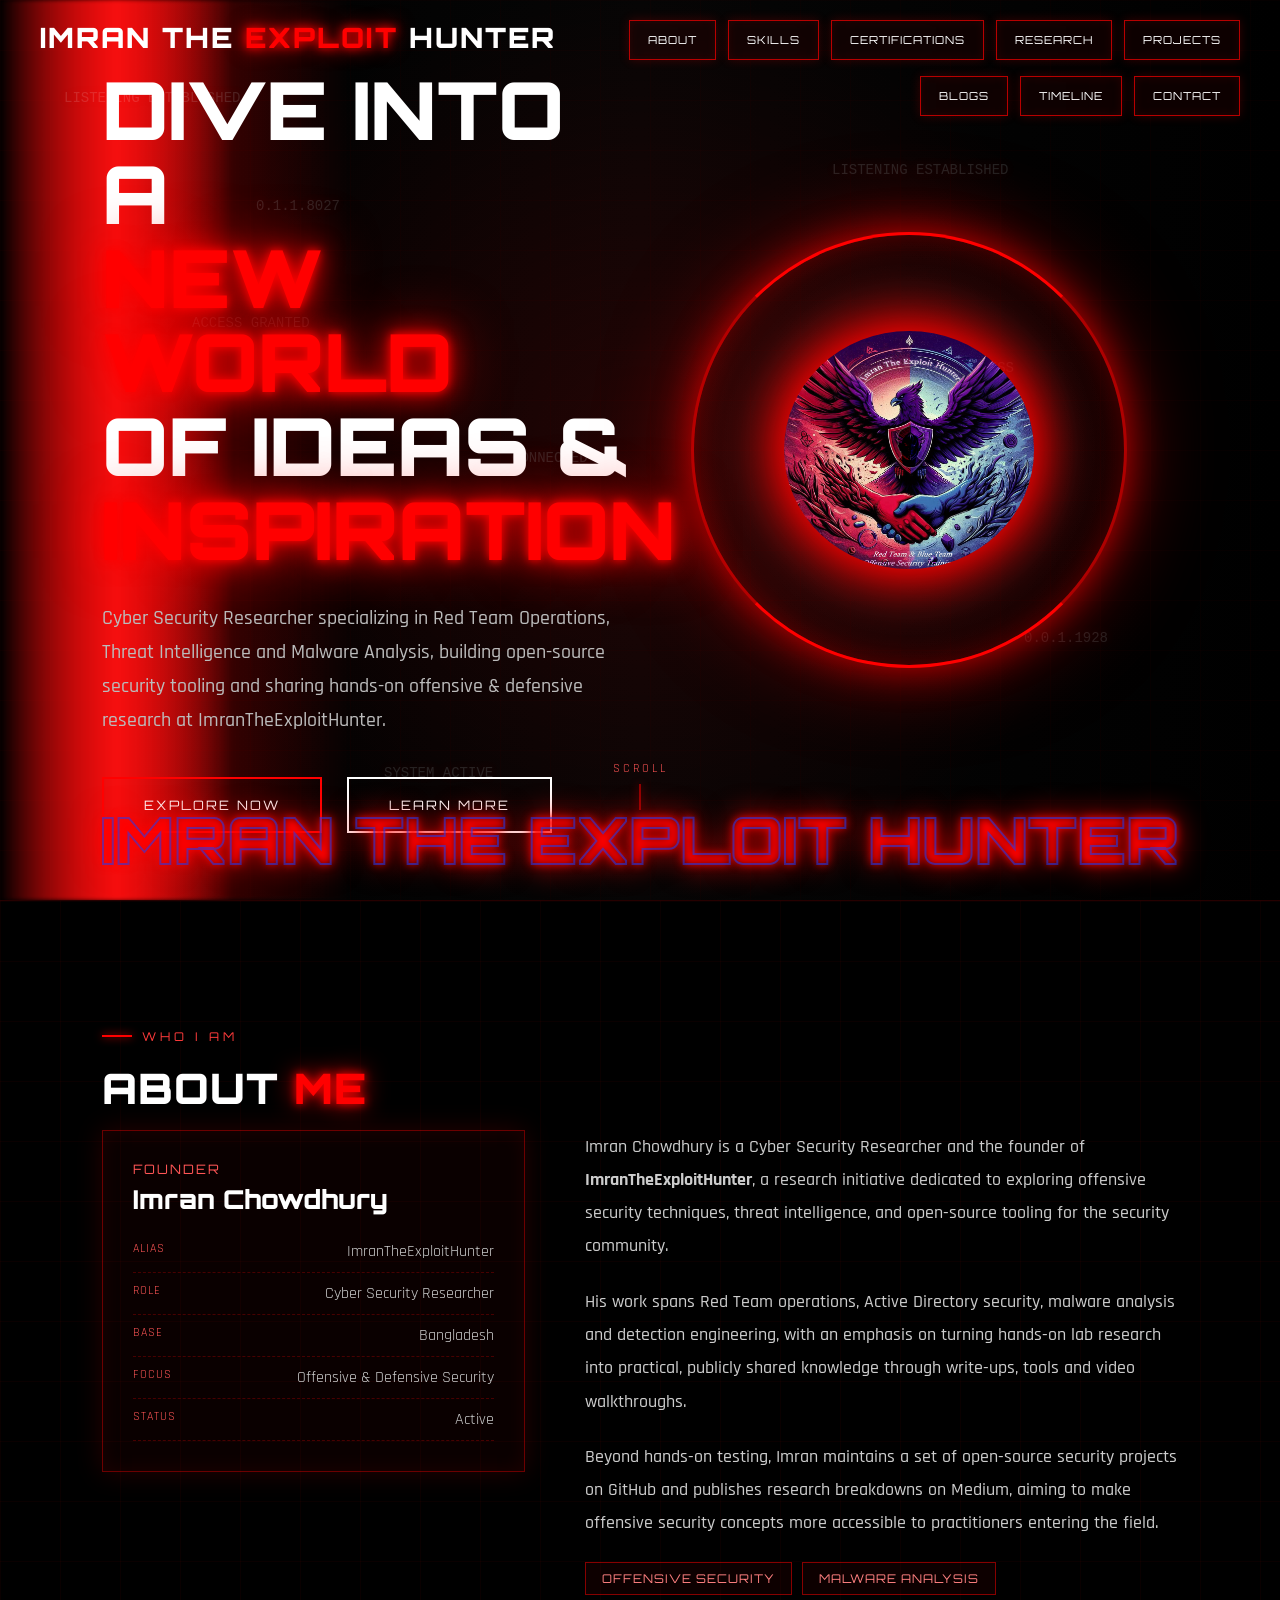
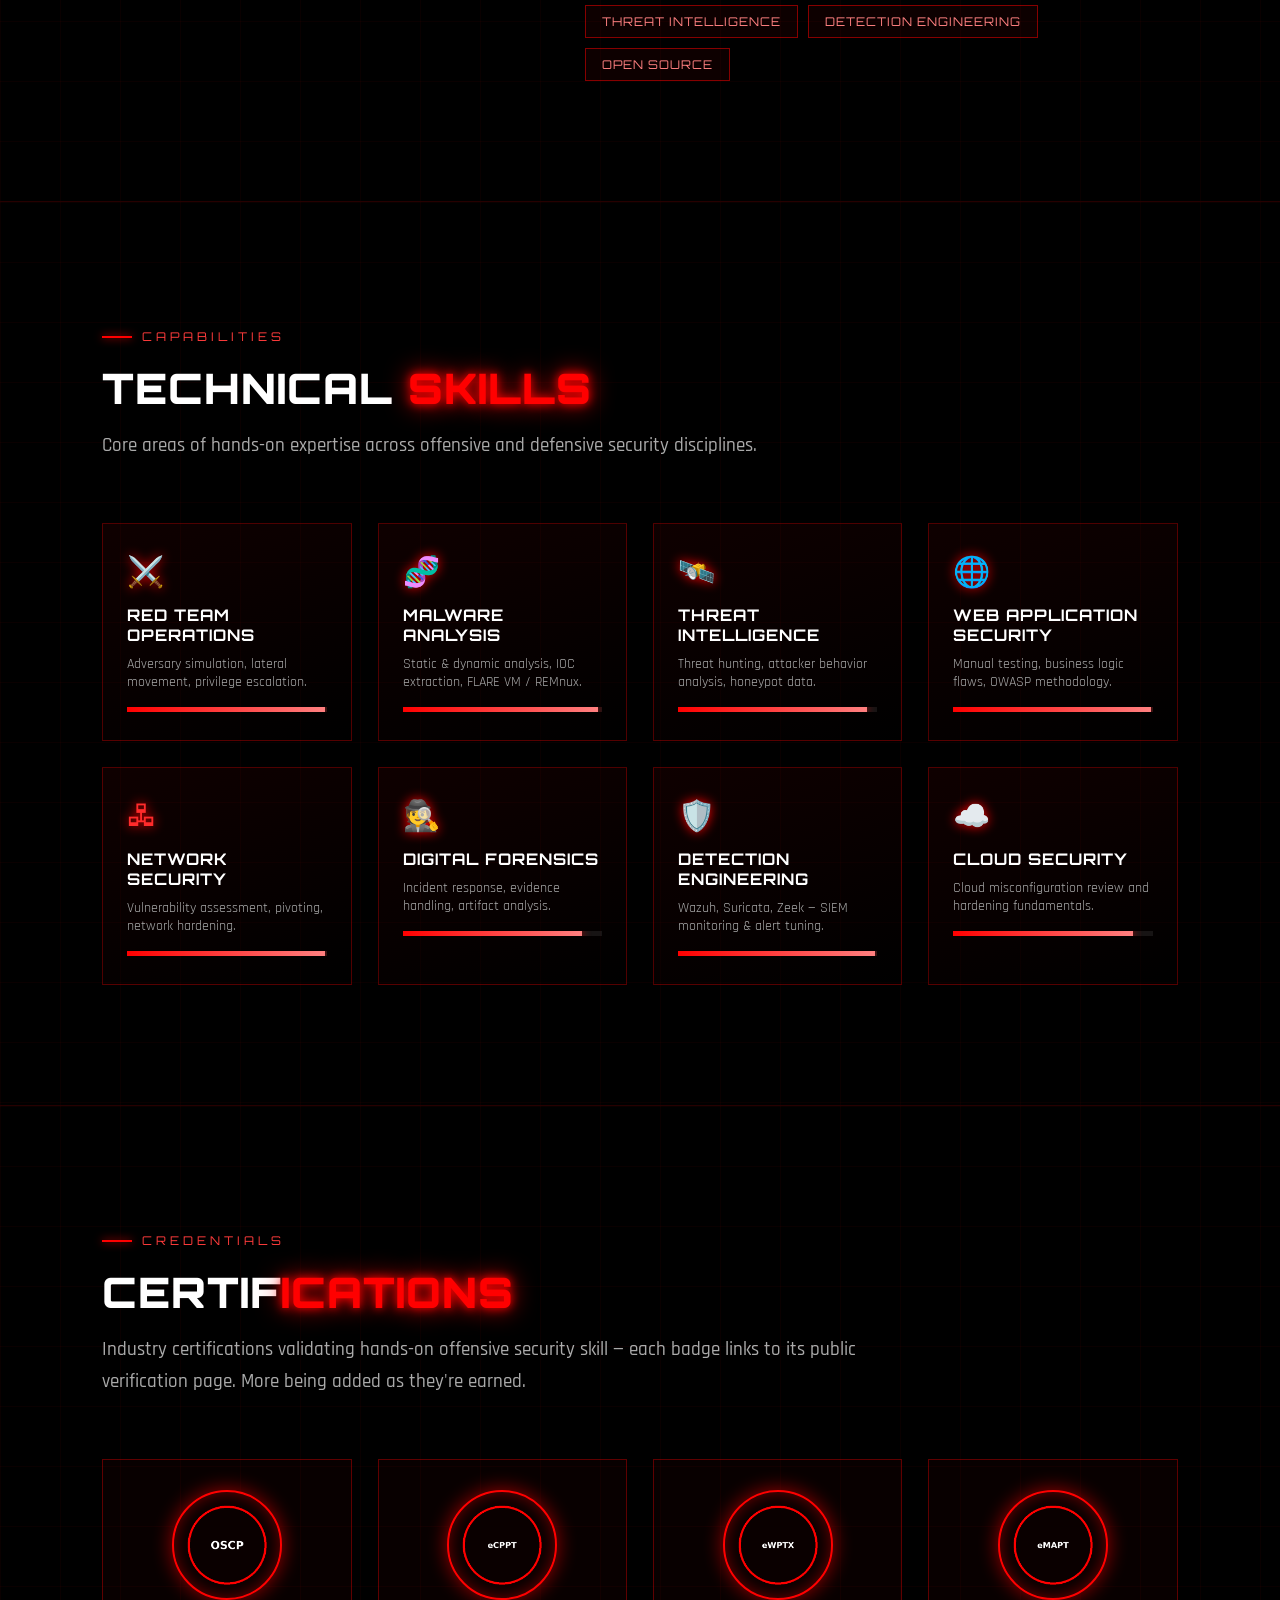
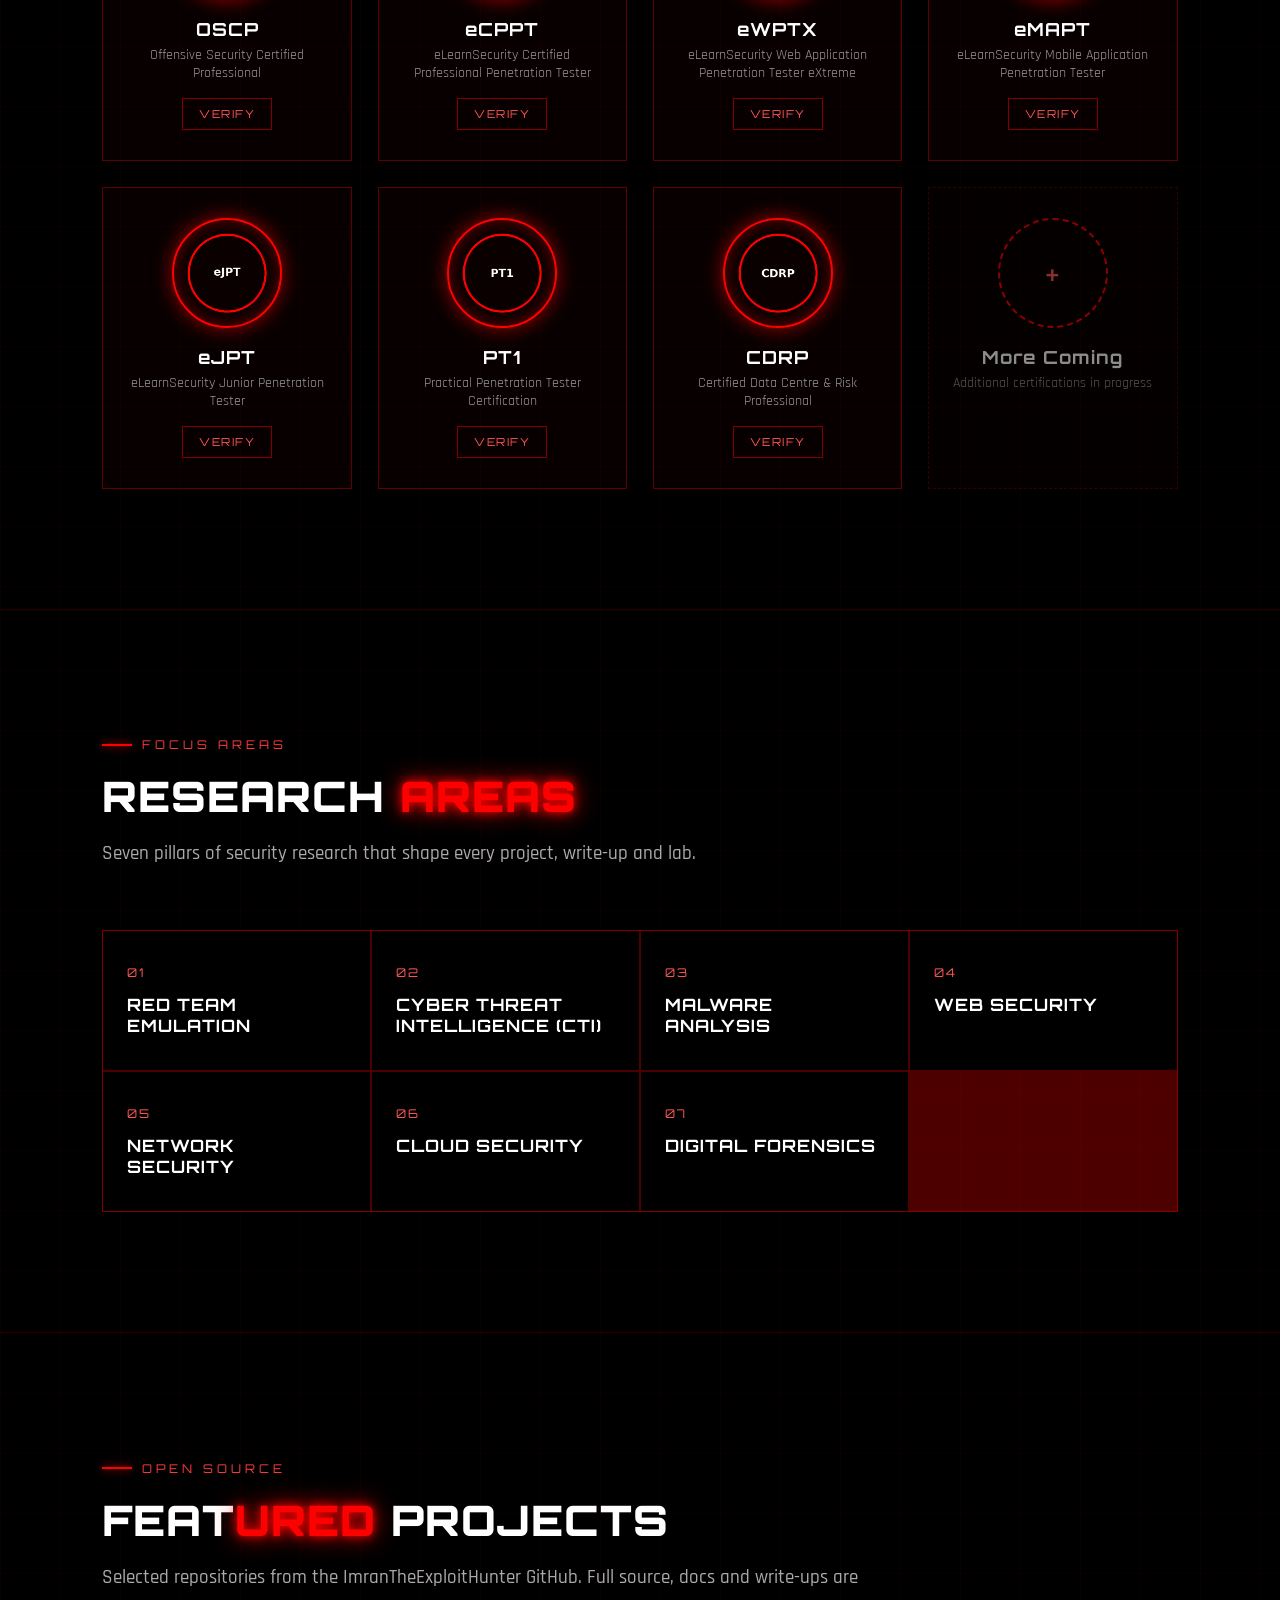
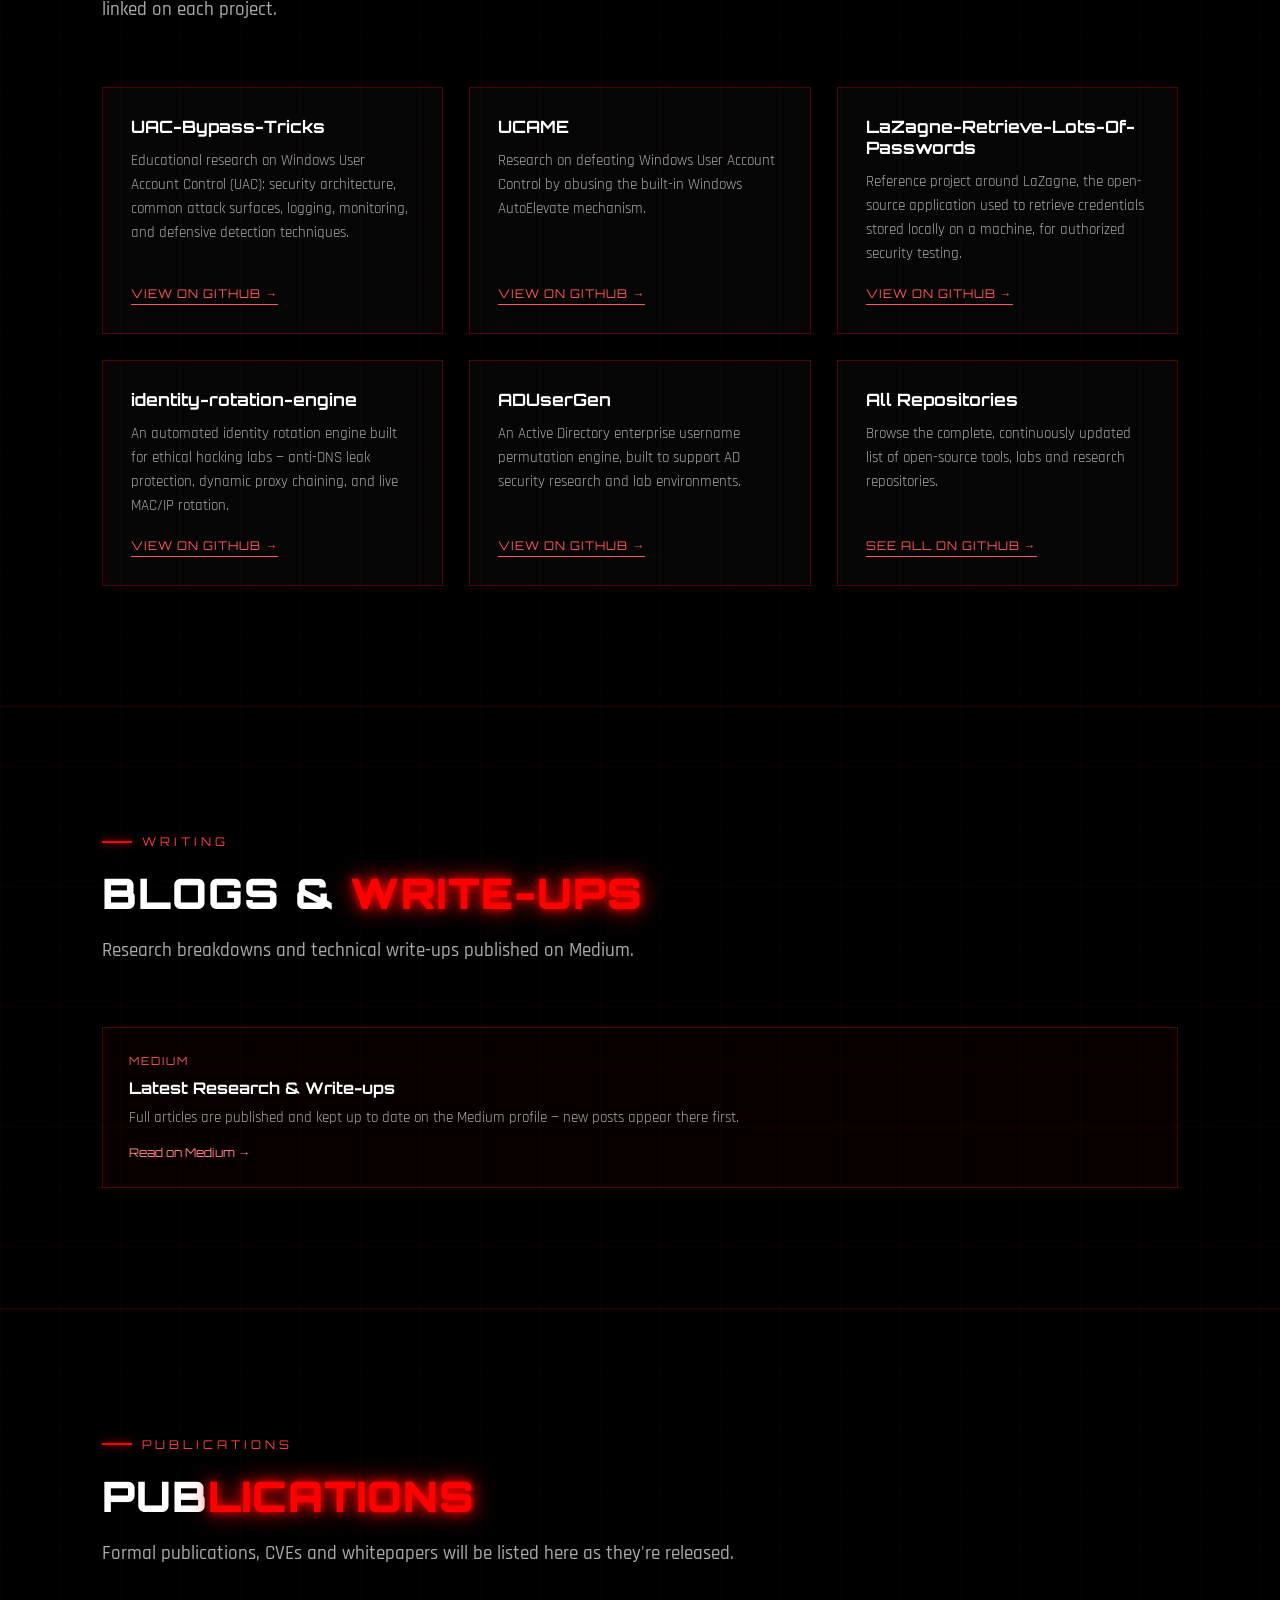
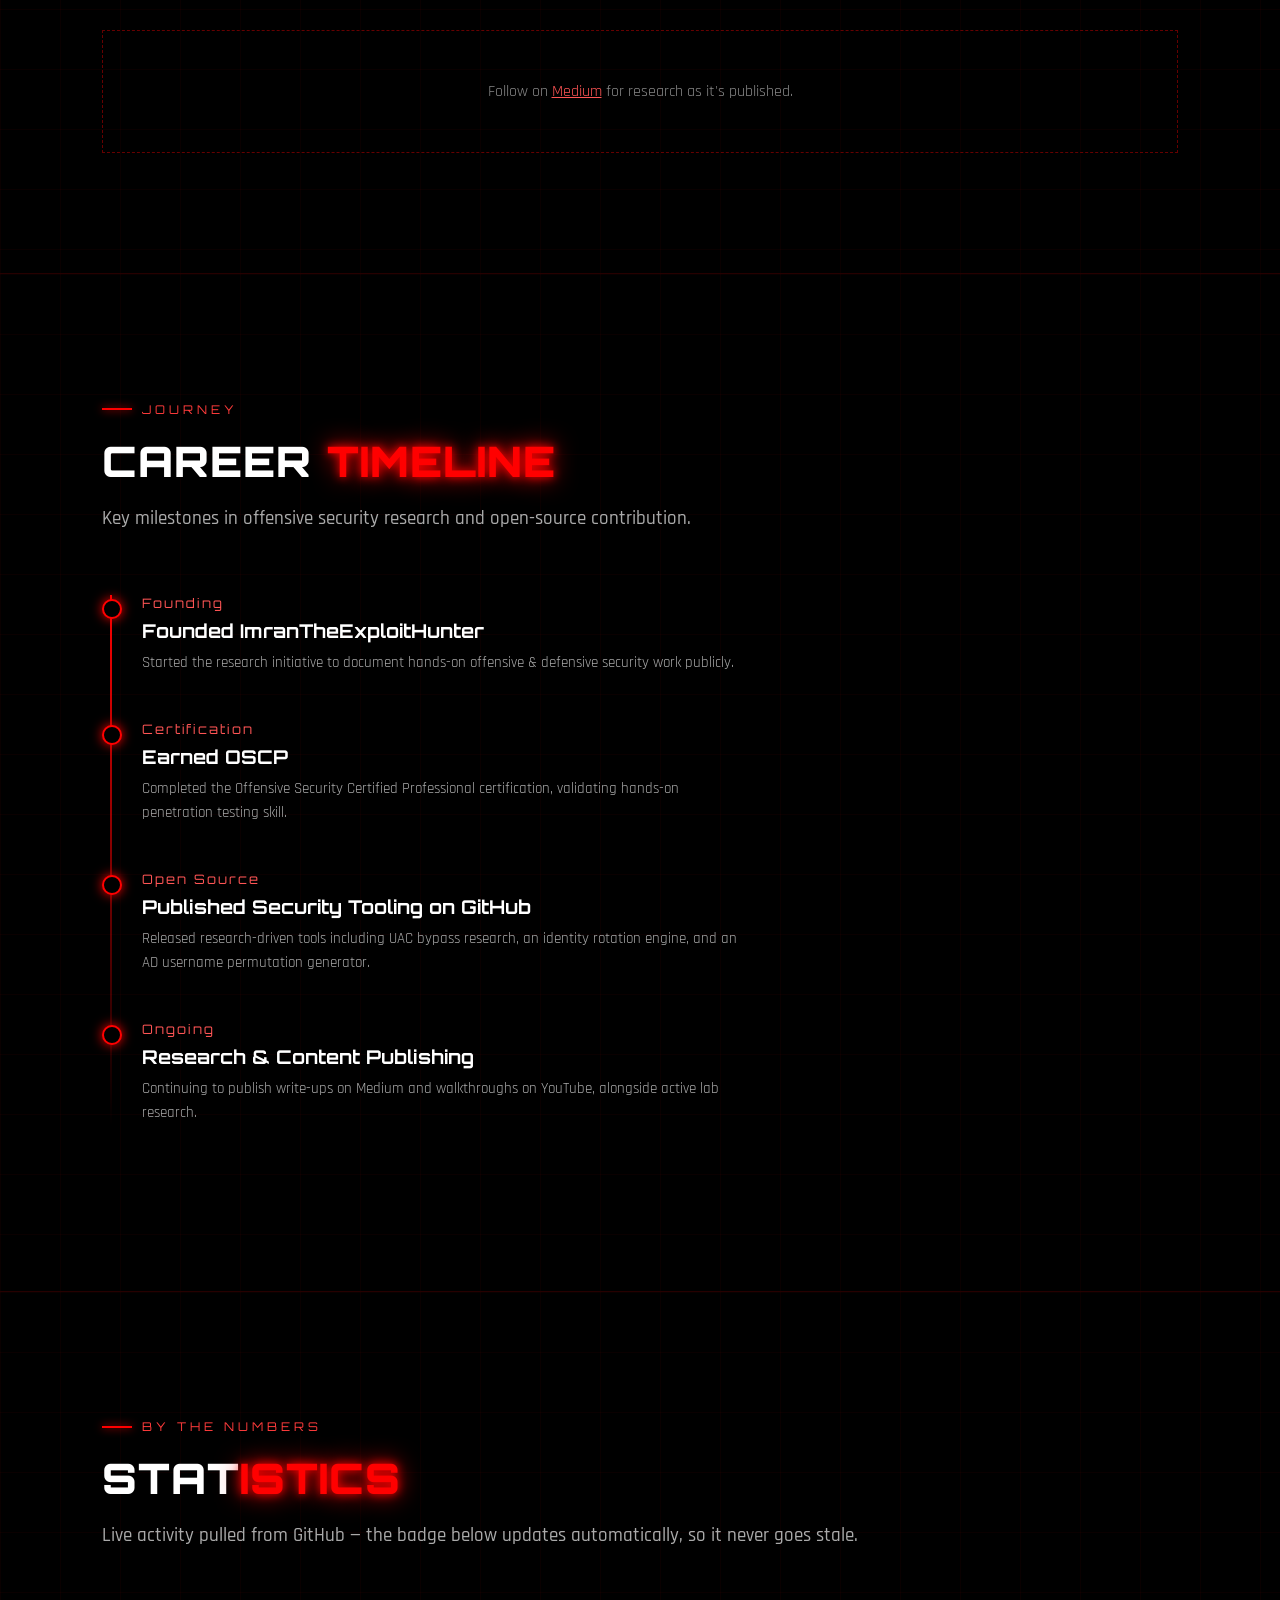
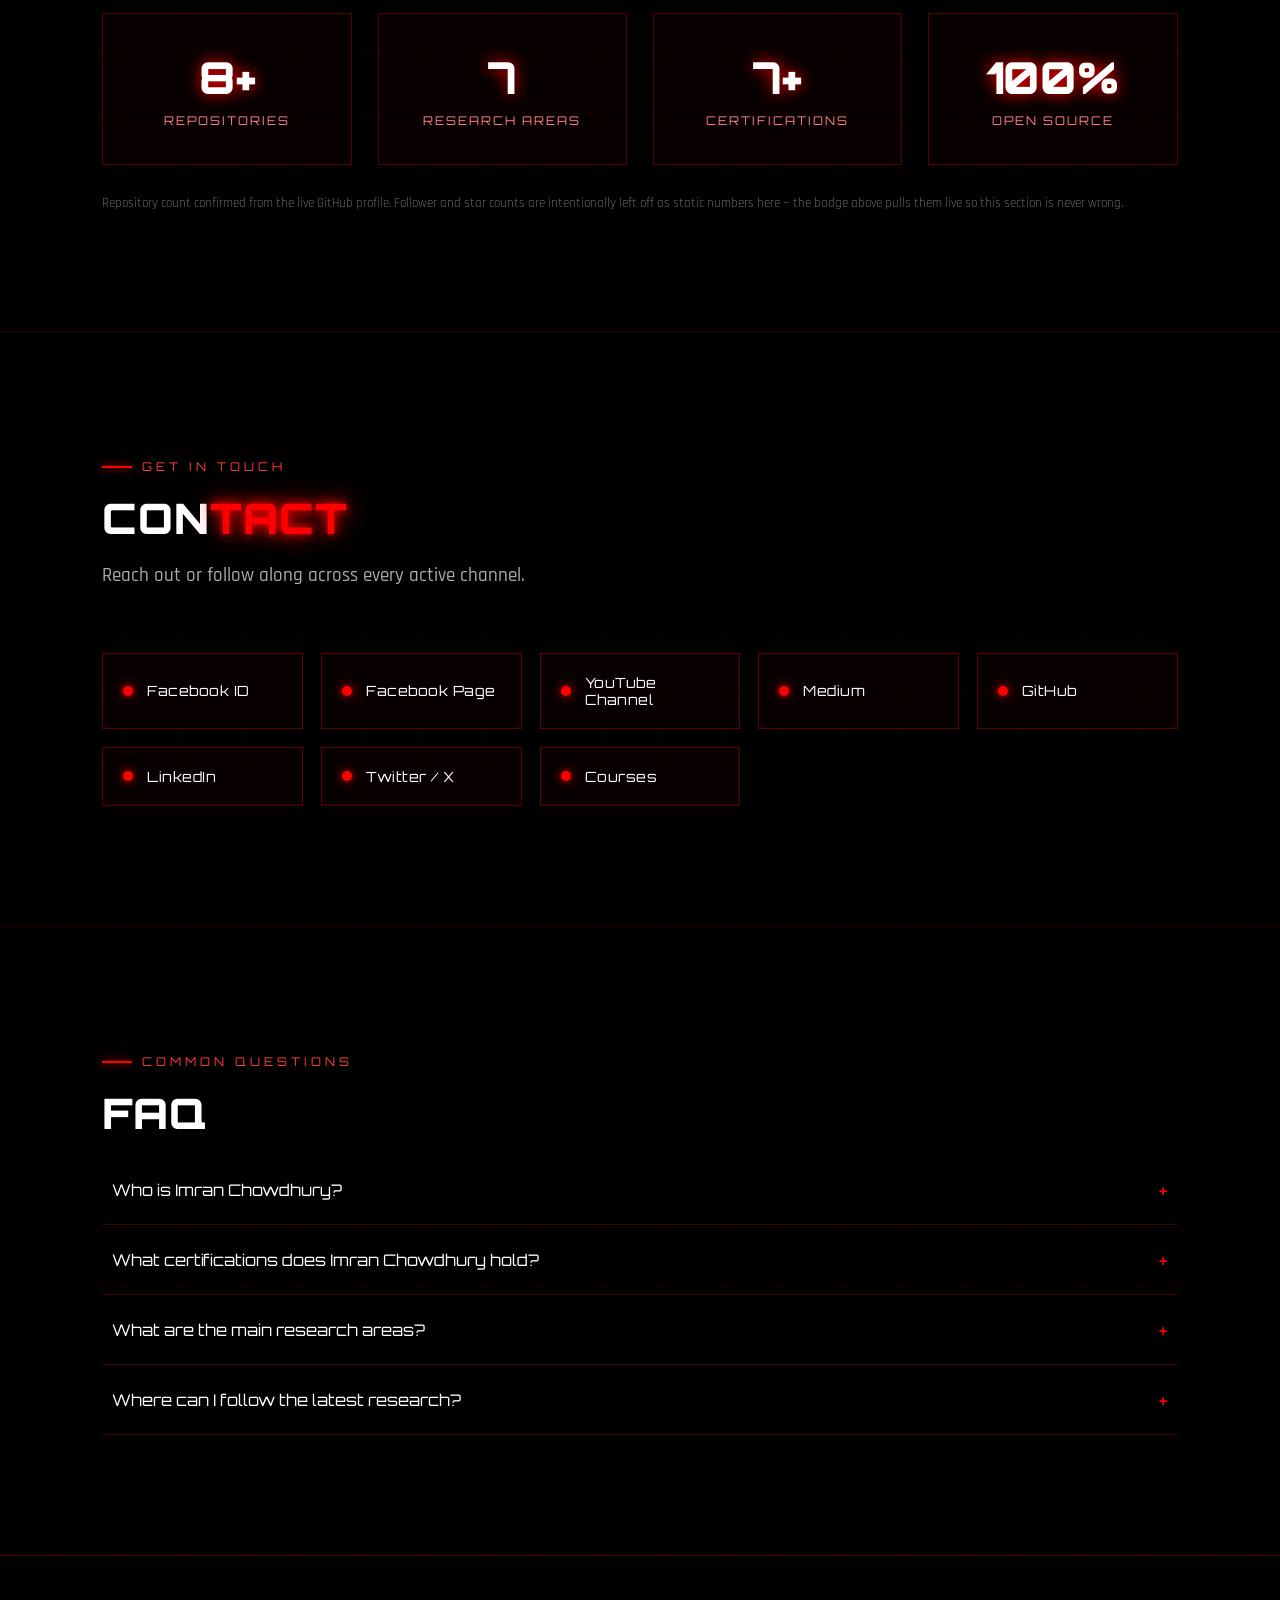
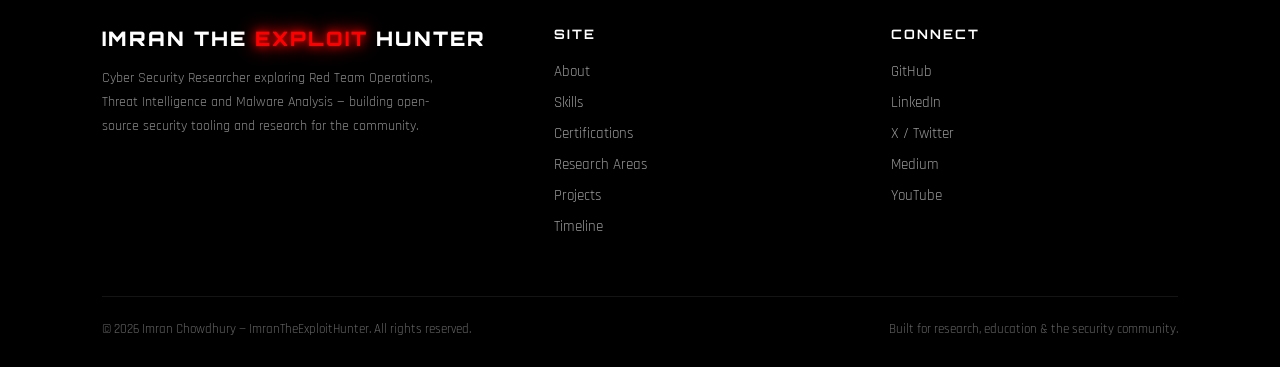
==== index.html @ ea1c55a5 "About Personal portfolio & research site for Imran Chowdhury (ImranTheExploitHunter) — Cyber Securit" ====
<!DOCTYPE html>
<html lang="en">
<head>
<meta charset="UTF-8">
<meta name="viewport" content="width=device-width, initial-scale=1.0">

<!-- ============================================================
     SEO — CORE META
============================================================ -->
<title>Imran Chowdhury | ImranTheExploitHunter — Cyber Security Researcher</title>
<meta name="description" content="Imran Chowdhury (ImranTheExploitHunter) is a Cyber Security Researcher specializing in Red Team Operations, Threat Intelligence, Malware Analysis, Web & Network Security, Cloud Security and Digital Forensics. OSCP Certified.">
<meta name="keywords" content="Imran Chowdhury, ImranTheExploitHunter, Cyber Security Researcher, Red Team, Threat Intelligence, Malware Analysis, Penetration Testing, OSCP, Ethical Hacker, Bangladesh Cyber Security, Offensive Security, Digital Forensics">
<meta name="author" content="Imran Chowdhury">
<meta name="robots" content="index, follow, max-image-preview:large, max-snippet:-1, max-video-preview:-1">
<link rel="canonical" href="https://imrantheexploithunter.org/">

<!-- ============================================================
     SEO — OPEN GRAPH
============================================================ -->
<meta property="og:type" content="profile">
<meta property="og:title" content="Imran Chowdhury | ImranTheExploitHunter — Cyber Security Researcher">
<meta property="og:description" content="Cyber Security Researcher specializing in Red Team Operations, Threat Intelligence, Malware Analysis and Open Source Security Projects.">
<meta property="og:url" content="https://imrantheexploithunter.org/">
<meta property="og:site_name" content="ImranTheExploitHunter">
<meta property="og:image" content="https://imrantheexploithunter.org/assets/images/og-image.jpg">
<meta property="og:locale" content="en_US">

<!-- ============================================================
     SEO — TWITTER CARD
============================================================ -->
<meta name="twitter:card" content="summary_large_image">
<meta name="twitter:site" content="@ImranTheExploit">
<meta name="twitter:creator" content="@ImranTheExploit">
<meta name="twitter:title" content="Imran Chowdhury | ImranTheExploitHunter">
<meta name="twitter:description" content="Cyber Security Researcher — Red Team, Threat Intelligence, Malware Analysis, Web & Network Security.">
<meta name="twitter:image" content="https://imrantheexploithunter.org/assets/images/og-image.jpg">

<!-- ============================================================
     THEME / ICONS
     NOTE: replace these placeholder paths with your real image
     files once you upload them (favicon.ico, apple-touch-icon.png,
     og-image.jpg) — the tags are wired up and ready.
============================================================ -->
<meta name="theme-color" content="#ff0000">
<link rel="icon" href="favicon.ico" sizes="any">
<link rel="icon" href="assets/icons/favicon.svg" type="image/svg+xml">
<link rel="apple-touch-icon" href="assets/icons/apple-touch-icon.png">
<link rel="manifest" href="manifest.json">

<link href="https://fonts.googleapis.com/css2?family=Orbitron:wght@400;700;900&family=Rajdhani:wght@400;500;600;700&display=swap" rel="stylesheet">

<!-- ============================================================
     JSON-LD — PERSON SCHEMA
============================================================ -->
<script type="application/ld+json">
{
  "@context":"https://schema.org",
  "@type":"Person",
  "@id":"https://imrantheexploithunter.org/#person",
  "name":"Imran Chowdhury",
  "alternateName":"ImranTheExploitHunter",
  "url":"https://imrantheexploithunter.org",
  "image":"https://imrantheexploithunter.org/logo.jpg",
  "jobTitle":"Cyber Security Researcher",
  "description":"Imran Chowdhury Founder of ImranTheExploitHunter. Cyber Security Researcher focused on Red Team Operations, Threat Intelligence, Malware Analysis and Open Source Security Projects.",
  "worksFor":{
    "@type":"Organization",
    "name":"ImranTheExploitHunter"
  },
  "nationality":"Bangladeshi",
  "knowsAbout":["Red Team Operations","Threat Intelligence","Malware Analysis","Web Application Security","Network Security","Cloud Security","Digital Forensics","Penetration Testing"],
  "sameAs":[
    "https://github.com/imrantheexploithunter",
    "https://www.linkedin.com/in/imrantheexploithunter/",
    "https://x.com/ImranTheExploit",
    "https://www.facebook.com/Lets.Exploit/",
    "https://www.facebook.com/ImranTheExploitHunters/",
    "https://www.youtube.com/@ImranTheExploitHunter",
    "https://medium.com/@imrantheexploithunter"
  ]
}
</script>

<!-- ============================================================
     JSON-LD — ORGANIZATION SCHEMA
============================================================ -->
<script type="application/ld+json">
{
  "@context":"https://schema.org",
  "@type":"Organization",
  "@id":"https://imrantheexploithunter.org/#organization",
  "name":"ImranTheExploitHunter",
  "url":"https://imrantheexploithunter.org",
  "logo":"https://imrantheexploithunter.org/logo.jpg",
  "founder":{
    "@id":"https://imrantheexploithunter.org/#person"
  },
  "sameAs":[
    "https://github.com/imrantheexploithunter",
    "https://www.youtube.com/@ImranTheExploitHunter",
    "https://medium.com/@imrantheexploithunter"
  ]
}
</script>

<!-- ============================================================
     JSON-LD — WEBSITE SCHEMA
============================================================ -->
<script type="application/ld+json">
{
  "@context":"https://schema.org",
  "@type":"WebSite",
  "@id":"https://imrantheexploithunter.org/#website",
  "url":"https://imrantheexploithunter.org",
  "name":"ImranTheExploitHunter",
  "publisher":{
    "@id":"https://imrantheexploithunter.org/#organization"
  },
  "inLanguage":"en"
}
</script>

<!-- ============================================================
     JSON-LD — WEBPAGE SCHEMA
============================================================ -->
<script type="application/ld+json">
{
  "@context":"https://schema.org",
  "@type":"WebPage",
  "@id":"https://imrantheexploithunter.org/#webpage",
  "url":"https://imrantheexploithunter.org",
  "name":"Imran Chowdhury | ImranTheExploitHunter",
  "isPartOf":{
    "@id":"https://imrantheexploithunter.org/#website"
  },
  "about":{
    "@id":"https://imrantheexploithunter.org/#person"
  },
  "inLanguage":"en",
  "description":"Official website of Imran Chowdhury, Founder of ImranTheExploitHunter. Cyber Security Researcher, Threat Intelligence, Malware Analysis and Open Source Security Projects."
}
</script>

<!-- ============================================================
     JSON-LD — BREADCRUMB SCHEMA
============================================================ -->
<script type="application/ld+json">
{
  "@context":"https://schema.org",
  "@type":"BreadcrumbList",
  "itemListElement":[
    {"@type":"ListItem","position":1,"name":"Home","item":"https://imrantheexploithunter.org/#home"},
    {"@type":"ListItem","position":2,"name":"About","item":"https://imrantheexploithunter.org/#about"},
    {"@type":"ListItem","position":3,"name":"Skills","item":"https://imrantheexploithunter.org/#skills"},
    {"@type":"ListItem","position":4,"name":"Certifications","item":"https://imrantheexploithunter.org/#certifications"},
    {"@type":"ListItem","position":5,"name":"Research Areas","item":"https://imrantheexploithunter.org/#research"},
    {"@type":"ListItem","position":6,"name":"Projects","item":"https://imrantheexploithunter.org/#projects"},
    {"@type":"ListItem","position":7,"name":"Blogs","item":"https://imrantheexploithunter.org/#blogs"},
    {"@type":"ListItem","position":8,"name":"Timeline","item":"https://imrantheexploithunter.org/#timeline"},
    {"@type":"ListItem","position":9,"name":"Contact","item":"https://imrantheexploithunter.org/#contact"}
  ]
}
</script>

<!-- ============================================================
     JSON-LD — FAQ SCHEMA
============================================================ -->
<script type="application/ld+json">
{
  "@context":"https://schema.org",
  "@type":"FAQPage",
  "mainEntity":[
    {
      "@type":"Question",
      "name":"Who is Imran Chowdhury?",
      "acceptedAnswer":{
        "@type":"Answer",
        "text":"Imran Chowdhury is a Cyber Security Researcher and the Founder of ImranTheExploitHunter, focused on Red Team Operations, Threat Intelligence, Malware Analysis and Open Source Security Projects."
      }
    },
    {
      "@type":"Question",
      "name":"What certifications does Imran Chowdhury hold?",
      "acceptedAnswer":{
        "@type":"Answer",
        "text":"Imran Chowdhury holds the OSCP (Offensive Security Certified Professional) and CDRP certifications, with more certifications being added over time."
      }
    },
    {
      "@type":"Question",
      "name":"What are Imran Chowdhury's main research areas?",
      "acceptedAnswer":{
        "@type":"Answer",
        "text":"His core research areas are Red Team Operations, Threat Intelligence, Malware Analysis, Web Security, Network Security, Cloud Security and Digital Forensics."
      }
    },
    {
      "@type":"Question",
      "name":"Where can I follow Imran Chowdhury's work?",
      "acceptedAnswer":{
        "@type":"Answer",
        "text":"His research, write-ups and projects are published on GitHub, Medium and his YouTube channel, with updates shared across LinkedIn, X (Twitter) and Facebook."
      }
    }
  ]
}
</script>

<link rel="stylesheet" href="style.css">
</head>

<body>

<section class="hero" id="home">

    <div class="grid"></div>

    <div class="red-layer red1"></div>
    <div class="red-layer red2"></div>
    <div class="red-layer red3"></div>

    <div class="matrix">
        <span style="top:10%; left:5%;">LISTENING ESTABLISHED</span>
        <span style="top:22%; left:20%;">0.1.1.8027</span>
        <span style="top:35%; left:15%;">ACCESS GRANTED</span>
        <span style="top:50%; left:40%;">CONNECTED</span>
        <span style="top:18%; left:65%;">LISTENING ESTABLISHED</span>
        <span style="top:40%; left:72%;">ROOT ACCESS</span>
        <span style="top:70%; left:80%;">0.0.1.1928</span>
        <span style="top:85%; left:30%;">SYSTEM ACTIVE</span>
    </div>

    <nav>

        <div class="logoText">
            IMRAN THE <span>EXPLOIT</span> HUNTER
        </div>

        <ul>
            <li><a href="#about" class="navBtn">About</a></li>
            <li><a href="#skills" class="navBtn">Skills</a></li>
            <li><a href="#certifications" class="navBtn">Certifications</a></li>
            <li><a href="#research" class="navBtn">Research</a></li>
            <li><a href="#projects" class="navBtn">Projects</a></li>
            <li><a href="#blogs" class="navBtn">Blogs</a></li>
            <li><a href="#timeline" class="navBtn">Timeline</a></li>
            <li><a href="#contact" class="navBtn">Contact</a></li>
        </ul>

    </nav>

    <div class="content">

        <div class="left">

            <h1>
                Dive Into A <br>
                <span>New World</span> <br>
                Of Ideas &
                <span>Inspiration</span>
            </h1>

            <p>
                Cyber Security Researcher specializing in Red Team Operations,
                Threat Intelligence and Malware Analysis, building open-source
                security tooling and sharing hands-on offensive &amp; defensive
                research at ImranTheExploitHunter.
            </p>

            <div class="buttons">
                <a href="#about" class="btn">EXPLORE NOW</a>
                <a href="#projects" class="btn btn2">LEARN MORE</a>
            </div>

        </div>

        <div class="right">
            <div class="logoWrapper">
                <img class="logo" src="Logo.jpg" alt="Imran The Exploit Hunter logo" loading="lazy">
            </div>
        </div>

    </div>

    <div class="scrollCue">Scroll</div>

    <div class="bottomTitle">
        IMRAN THE EXPLOIT HUNTER
    </div>

</section>

<!-- ============================================================
     ABOUT ME
============================================================ -->
<section class="block" id="about">
    <div class="blockInner">
        <div class="eyebrow reveal">Who I Am</div>
        <h2 class="blockTitle reveal">About <span>Me</span></h2>

        <div class="aboutGrid">

            <div class="aboutCard reveal">
                <div class="role">Founder</div>
                <div class="name">Imran Chowdhury</div>
                <ul class="aboutFacts">
                    <li><span>Alias</span><span>ImranTheExploitHunter</span></li>
                    <li><span>Role</span><span>Cyber Security Researcher</span></li>
                    <li><span>Base</span><span>Bangladesh</span></li>
                    <li><span>Focus</span><span>Offensive &amp; Defensive Security</span></li>
                    <li><span>Status</span><span>Active</span></li>
                </ul>
            </div>

            <div class="aboutBio reveal">
                <p>
                    Imran Chowdhury is a Cyber Security Researcher and the founder of
                    <strong>ImranTheExploitHunter</strong>, a research initiative dedicated to
                    exploring offensive security techniques, threat intelligence, and
                    open-source tooling for the security community.
                </p>
                <p>
                    His work spans Red Team operations, Active Directory security,
                    malware analysis and detection engineering, with an emphasis on
                    turning hands-on lab research into practical, publicly shared
                    knowledge through write-ups, tools and video walkthroughs.
                </p>
                <p>
                    Beyond hands-on testing, Imran maintains a set of open-source
                    security projects on GitHub and publishes research breakdowns on
                    Medium, aiming to make offensive security concepts more
                    accessible to practitioners entering the field.
                </p>
                <div class="focusTags">
                    <span>Offensive Security</span>
                    <span>Malware Analysis</span>
                    <span>Threat Intelligence</span>
                    <span>Detection Engineering</span>
                    <span>Open Source</span>
                </div>
            </div>

        </div>
    </div>
</section>

<!-- ============================================================
     SKILLS
============================================================ -->
<section class="block" id="skills">
    <div class="blockInner">
        <div class="eyebrow reveal">Capabilities</div>
        <h2 class="blockTitle reveal">Technical <span>Skills</span></h2>
        <p class="blockLede reveal">Core areas of hands-on expertise across offensive and defensive security disciplines.</p>

        <div class="skillGrid">

            <div class="skillCard reveal" style="--pct:99%">
                <div class="icon">⚔️</div>
                <h3>Red Team Operations</h3>
                <p>Adversary simulation, lateral movement, privilege escalation.</p>
                <div class="skillBar"><i></i></div>
            </div>

            <div class="skillCard reveal" style="--pct:98%">
                <div class="icon">🧬</div>
                <h3>Malware Analysis</h3>
                <p>Static &amp; dynamic analysis, IOC extraction, FLARE VM / REMnux.</p>
                <div class="skillBar"><i></i></div>
            </div>

            <div class="skillCard reveal" style="--pct:95%">
                <div class="icon">🛰️</div>
                <h3>Threat Intelligence</h3>
                <p>Threat hunting, attacker behavior analysis, honeypot data.</p>
                <div class="skillBar"><i></i></div>
            </div>

            <div class="skillCard reveal" style="--pct:99%">
                <div class="icon">🌐</div>
                <h3>Web Application Security</h3>
                <p>Manual testing, business logic flaws, OWASP methodology.</p>
                <div class="skillBar"><i></i></div>
            </div>

            <div class="skillCard reveal" style="--pct:99%">
                <div class="icon">🖧</div>
                <h3>Network Security</h3>
                <p>Vulnerability assessment, pivoting, network hardening.</p>
                <div class="skillBar"><i></i></div>
            </div>

            <div class="skillCard reveal" style="--pct:90%">
                <div class="icon">🕵️</div>
                <h3>Digital Forensics</h3>
                <p>Incident response, evidence handling, artifact analysis.</p>
                <div class="skillBar"><i></i></div>
            </div>

            <div class="skillCard reveal" style="--pct:99%">
                <div class="icon">🛡️</div>
                <h3>Detection Engineering</h3>
                <p>Wazuh, Suricata, Zeek — SIEM monitoring &amp; alert tuning.</p>
                <div class="skillBar"><i></i></div>
            </div>

            <div class="skillCard reveal" style="--pct:90%">
                <div class="icon">☁️</div>
                <h3>Cloud Security</h3>
                <p>Cloud misconfiguration review and hardening fundamentals.</p>
                <div class="skillBar"><i></i></div>
            </div>

        </div>
    </div>
</section>

<!-- ============================================================
     CERTIFICATIONS
============================================================ -->
<section class="block" id="certifications">
    <div class="blockInner">
        <div class="eyebrow reveal">Credentials</div>
        <h2 class="blockTitle reveal">Certif<span>ications</span></h2>
        <p class="blockLede reveal">Industry certifications validating hands-on offensive security skill — each badge links to its public verification page. More being added as they're earned.</p>

        <!--
            HOW TO ADD A NEW CERTIFICATION LATER:
            copy one <div class="certCard reveal"> ... </div> block below,
            paste it just before the "soon" placeholder card, then update:
              1. the <img src="..."> path to the new badge image
              2. the <a href="..."> to the real verification URL
              3. the <h3> and <p> text
            All cards share the same 110x110 image frame, so sizing stays
            consistent automatically — no extra CSS needed.
        -->

        <div class="certGrid">

            <div class="certCard reveal">
                <div class="badgeImgWrap">
                    <img src="assets/images/certs/oscp.png" alt="OSCP certification badge" loading="lazy">
                </div>
                <h3>OSCP</h3>
                <p>Offensive Security Certified Professional</p>
                <a class="verifyLink" href="https://credentials.offsec.com/a9cc0b76-9ff1-427d-942f-3d06ae64f3d7#acc.Ot2ADpIG" target="_blank" rel="noopener">Verify</a>
            </div>

            <div class="certCard reveal">
                <div class="badgeImgWrap">
                    <img src="assets/images/certs/ecppt.png" alt="eCPPT certification badge" loading="lazy">
                </div>
                <h3>eCPPT</h3>
                <p>eLearnSecurity Certified Professional Penetration Tester</p>
                <a class="verifyLink" href="https://certs.ine.com/27ce5833-1766-4a1c-8f0d-676acd3cfbe7#acc.lJjSvgiz" target="_blank" rel="noopener">Verify</a>
            </div>

            <div class="certCard reveal">
                <div class="badgeImgWrap">
                    <img src="assets/images/certs/ewptx.png" alt="eWPTX certification badge" loading="lazy">
                </div>
                <h3>eWPTX</h3>
                <p>eLearnSecurity Web Application Penetration Tester eXtreme</p>
                <a class="verifyLink" href="https://certs.ine.com/a882e969-a7b8-4cb5-add8-da30f9072605#acc.7Rb4uKFH" target="_blank" rel="noopener">Verify</a>
            </div>

            <div class="certCard reveal">
                <div class="badgeImgWrap">
                    <img src="assets/images/certs/emapt.png" alt="eMAPT certification badge" loading="lazy">
                </div>
                <h3>eMAPT</h3>
                <p>eLearnSecurity Mobile Application Penetration Tester</p>
                <a class="verifyLink" href="https://certs.ine.com/beeae852-621d-44cd-9e7d-85247cbb90d0#acc.SEJVZGjT" target="_blank" rel="noopener">Verify</a>
            </div>

            <div class="certCard reveal">
                <div class="badgeImgWrap">
                    <img src="assets/images/certs/ejpt.png" alt="eJPT certification badge" loading="lazy">
                </div>
                <h3>eJPT</h3>
                <p>eLearnSecurity Junior Penetration Tester</p>
                <a class="verifyLink" href="https://certs.ine.com/9c22e039-e869-4c2f-934c-84efa0ba920a#acc.K1527pHY" target="_blank" rel="noopener">Verify</a>
            </div>

            <div class="certCard reveal">
                <div class="badgeImgWrap">
                    <img src="assets/images/certs/pt1.png" alt="PT1 certification badge" loading="lazy">
                </div>
                <h3>PT1</h3>
                <p>Practical Penetration Tester Certification</p>
                <a class="verifyLink" href="https://www.credly.com/badges/29688407-83c3-452a-aea7-08164637494e/linked_in_profile" target="_blank" rel="noopener">Verify</a>
            </div>

             <div class="certCard reveal">
                <div class="badgeImgWrap">
                    <img src="assets/images/certs/cdrp.png" alt="CDRP certification badge" loading="lazy">
                </div>
                <h3>CDRP</h3>
                <p>Certified Data Centre &amp; Risk Professional</p>
                <a class="verifyLink" href="#" target="_blank" rel="noopener">Verify</a>
            </div>

            <!-- reserved slot — duplicate a card above to add the next certification -->
            <div class="certCard soon reveal">
                <div class="badgeImgWrap">+</div>
                <h3>More Coming</h3>
                <p>Additional certifications in progress</p>
            </div>

        </div>
    </div>
</section>

<!-- ============================================================
     RESEARCH AREAS
============================================================ -->
<section class="block" id="research">
    <div class="blockInner">
        <div class="eyebrow reveal">Focus Areas</div>
        <h2 class="blockTitle reveal">Research <span>Areas</span></h2>
        <p class="blockLede reveal">Seven pillars of security research that shape every project, write-up and lab.</p>

        <div class="researchGrid">
            <div class="researchItem reveal"><div class="num">01</div><h3>Red Team Emulation</h3></div>
            <div class="researchItem reveal"><div class="num">02</div><h3>Cyber Threat Intelligence (CTI)</h3></div>
            <div class="researchItem reveal"><div class="num">03</div><h3>Malware Analysis</h3></div>
            <div class="researchItem reveal"><div class="num">04</div><h3>Web Security</h3></div>
            <div class="researchItem reveal"><div class="num">05</div><h3>Network Security</h3></div>
            <div class="researchItem reveal"><div class="num">06</div><h3>Cloud Security</h3></div>
            <div class="researchItem reveal"><div class="num">07</div><h3>Digital Forensics</h3></div>
        </div>
    </div>
</section>

<!-- ============================================================
     PROJECTS  (sourced from github.com/imrantheexploithunter)
============================================================ -->
<section class="block" id="projects">
    <div class="blockInner">
        <div class="eyebrow reveal">Open Source</div>
        <h2 class="blockTitle reveal">Feat<span>ured</span> Projects</h2>
        <p class="blockLede reveal">Selected repositories from the ImranTheExploitHunter GitHub. Full source, docs and write-ups are linked on each project.</p>

        <div class="projectGrid">

            <div class="projectCard reveal">
                <h3>UAC-Bypass-Tricks</h3>
                <p>Educational research on Windows User Account Control (UAC): security architecture, common attack surfaces, logging, monitoring, and defensive detection techniques.</p>
                <a href="https://github.com/imrantheexploithunter/UAC-Bypass-Tricks" target="_blank" rel="noopener">View on GitHub →</a>
            </div>

            <div class="projectCard reveal">
                <h3>UCAME</h3>
                <p>Research on defeating Windows User Account Control by abusing the built-in Windows AutoElevate mechanism.</p>
                <a href="https://github.com/imrantheexploithunter/UCAME" target="_blank" rel="noopener">View on GitHub →</a>
            </div>

            <div class="projectCard reveal">
                <h3>LaZagne-Retrieve-Lots-Of-Passwords</h3>
                <p>Reference project around LaZagne, the open-source application used to retrieve credentials stored locally on a machine, for authorized security testing.</p>
                <a href="https://github.com/imrantheexploithunter/LaZagne-Retrieve-Lots-Of-Passwords" target="_blank" rel="noopener">View on GitHub →</a>
            </div>

            <div class="projectCard reveal">
                <h3>identity-rotation-engine</h3>
                <p>An automated identity rotation engine built for ethical hacking labs — anti-DNS leak protection, dynamic proxy chaining, and live MAC/IP rotation.</p>
                <a href="https://github.com/imrantheexploithunter/identity-rotation-engine" target="_blank" rel="noopener">View on GitHub →</a>
            </div>

            <div class="projectCard reveal">
                <h3>ADUserGen</h3>
                <p>An Active Directory enterprise username permutation engine, built to support AD security research and lab environments.</p>
                <a href="https://github.com/imrantheexploithunter/ADUserGen" target="_blank" rel="noopener">View on GitHub →</a>
            </div>

            <div class="projectCard reveal">
                <h3>All Repositories</h3>
                <p>Browse the complete, continuously updated list of open-source tools, labs and research repositories.</p>
                <a href="https://github.com/imrantheexploithunter?tab=repositories" target="_blank" rel="noopener">See All on GitHub →</a>
            </div>

        </div>
    </div>
</section>

<!-- ============================================================
     BLOGS  (Medium)
============================================================ -->
<section class="block" id="blogs">
    <div class="blockInner">
        <div class="eyebrow reveal">Writing</div>
        <h2 class="blockTitle reveal">Blogs &amp; <span>Write-ups</span></h2>
        <p class="blockLede reveal">Research breakdowns and technical write-ups published on Medium.</p>

        <div class="blogGrid">
            <div class="blogCard reveal">
                <div class="tag">Medium</div>
                <h3>Latest Research &amp; Write-ups</h3>
                <p style="font-family:'Rajdhani',sans-serif;color:#aaa;font-size:15px;margin-bottom:14px;">
                    Full articles are published and kept up to date on the Medium
                    profile — new posts appear there first.
                </p>
                <a href="https://medium.com/@imrantheexploithunter" target="_blank" rel="noopener">Read on Medium →</a>
            </div>
        </div>
    </div>
</section>

<!-- ============================================================
     PUBLICATIONS
============================================================ -->
<section class="block" id="publications">
    <div class="blockInner">
        <div class="eyebrow reveal">Publications</div>
        <h2 class="blockTitle reveal">Pub<span>lications</span></h2>
        <p class="blockLede reveal">Formal publications, CVEs and whitepapers will be listed here as they're released.</p>

        <div class="emptyState reveal">
            Follow on
            <a href="https://medium.com/@imrantheexploithunter" style="color:#ff5555;" target="_blank" rel="noopener">Medium</a>
            for research as it's published.
        </div>
    </div>
</section>

<!-- ============================================================
     TIMELINE
============================================================ -->
<section class="block" id="timeline">
    <div class="blockInner">
        <div class="eyebrow reveal">Journey</div>
        <h2 class="blockTitle reveal">Career <span>Timeline</span></h2>
        <p class="blockLede reveal">Key milestones in offensive security research and open-source contribution.</p>

        <div class="timeline">

            <div class="timelineItem reveal">
                <div class="year">Founding</div>
                <h3>Founded ImranTheExploitHunter</h3>
                <p>Started the research initiative to document hands-on offensive &amp; defensive security work publicly.</p>
            </div>

            <div class="timelineItem reveal">
                <div class="year">Certification</div>
                <h3>Earned OSCP</h3>
                <p>Completed the Offensive Security Certified Professional certification, validating hands-on penetration testing skill.</p>
            </div>

            <div class="timelineItem reveal">
                <div class="year">Open Source</div>
                <h3>Published Security Tooling on GitHub</h3>
                <p>Released research-driven tools including UAC bypass research, an identity rotation engine, and an AD username permutation generator.</p>
            </div>

            <div class="timelineItem reveal">
                <div class="year">Ongoing</div>
                <h3>Research &amp; Content Publishing</h3>
                <p>Continuing to publish write-ups on Medium and walkthroughs on YouTube, alongside active lab research.</p>
            </div>

        </div>
    </div>
</section>

<!-- ============================================================
     STATISTICS
============================================================ -->
<section class="block" id="statistics">
    <div class="blockInner">
        <div class="eyebrow reveal">By The Numbers</div>
        <h2 class="blockTitle reveal">Stat<span>istics</span></h2>
        <p class="blockLede reveal">Live activity pulled from GitHub — the badge below updates automatically, so it never goes stale.</p>

        <div class="statGrid">
            <div class="statCard reveal">
                <div class="value">8+</div>
                <div class="label">Repositories</div>
            </div>
            <div class="statCard reveal">
                <div class="value">7</div>
                <div class="label">Research Areas</div>
            </div>
            <div class="statCard reveal">
                <div class="value">7+</div>
                <div class="label">Certifications</div>
            </div>
            <div class="statCard reveal">
                <div class="value">100%</div>
                <div class="label">Open Source</div>
            </div>
        </div>

        <p class="statNote">
            Repository count confirmed from the live GitHub profile. Follower
            and star counts are intentionally left off as static numbers here —
            the badge above pulls them live so this section is never wrong.
        </p>
    </div>
</section>

<!-- ============================================================
     CONTACT
============================================================ -->
<section class="block" id="contact">
    <div class="blockInner">
        <div class="eyebrow reveal">Get In Touch</div>
        <h2 class="blockTitle reveal">Con<span>tact</span></h2>
        <p class="blockLede reveal">Reach out or follow along across every active channel.</p>

        <div class="contactGrid">
            <a class="contactCard reveal" href="https://www.facebook.com/Lets.Exploit/" target="_blank" rel="noopener"><span class="dot"></span>Facebook ID</a>
            <a class="contactCard reveal" href="https://www.facebook.com/ImranTheExploitHunters/" target="_blank" rel="noopener"><span class="dot"></span>Facebook Page</a>
            <a class="contactCard reveal" href="https://www.youtube.com/@ImranTheExploitHunter?sub_confirmation=1" target="_blank" rel="noopener"><span class="dot"></span>YouTube Channel</a>
            <a class="contactCard reveal" href="https://medium.com/@imrantheexploithunter" target="_blank" rel="noopener"><span class="dot"></span>Medium</a>
            <a class="contactCard reveal" href="https://github.com/imrantheexploithunter" target="_blank" rel="noopener"><span class="dot"></span>GitHub</a>
            <a class="contactCard reveal" href="https://www.linkedin.com/in/imrantheexploithunter/" target="_blank" rel="noopener"><span class="dot"></span>LinkedIn</a>
            <a class="contactCard reveal" href="https://x.com/ImranTheExploit" target="_blank" rel="noopener"><span class="dot"></span>Twitter / X</a>
            <a class="contactCard reveal" href="https://wa.link/0wdud7" target="_blank" rel="noopener"><span class="dot"></span>Courses</a>
        </div>
    </div>
</section>

<!-- ============================================================
     FAQ
============================================================ -->
<section class="block" id="faq">
    <div class="blockInner">
        <div class="eyebrow reveal">Common Questions</div>
        <h2 class="blockTitle reveal">FAQ</h2>

        <div id="faqList">

            <div class="faqItem reveal">
                <button class="faqQ"><span>Who is Imran Chowdhury?</span><span class="plus">+</span></button>
                <div class="faqA"><p>Imran Chowdhury is a Cyber Security Researcher and the Founder of ImranTheExploitHunter, focused on Red Team Operations, Threat Intelligence, Malware Analysis and Open Source Security Projects.</p></div>
            </div>

            <div class="faqItem reveal">
                <button class="faqQ"><span>What certifications does Imran Chowdhury hold?</span><span class="plus">+</span></button>
                <div class="faqA"><p>OSCP (Offensive Security Certified Professional) and CDRP, with more certifications being added over time.</p></div>
            </div>

            <div class="faqItem reveal">
                <button class="faqQ"><span>What are the main research areas?</span><span class="plus">+</span></button>
                <div class="faqA"><p>Red Team, Threat Intelligence, Malware Analysis, Web Security, Network Security, Cloud Security and Digital Forensics.</p></div>
            </div>

            <div class="faqItem reveal">
                <button class="faqQ"><span>Where can I follow the latest research?</span><span class="plus">+</span></button>
                <div class="faqA"><p>GitHub, Medium and YouTube for full research and walkthroughs, with updates shared on LinkedIn, X and Facebook.</p></div>
            </div>

        </div>
    </div>
</section>

<!-- ============================================================
     FOOTER
============================================================ -->
<footer id="footer">
    <div class="footerGrid">

        <div class="footerBrand">
            <div class="logoText">IMRAN THE <span style="color:red;">EXPLOIT</span> HUNTER</div>
            <p>Cyber Security Researcher exploring Red Team Operations, Threat Intelligence and Malware Analysis — building open-source security tooling and research for the community.</p>
        </div>

        <div class="footerCol">
            <h4>Site</h4>
            <ul>
                <li><a href="#about">About</a></li>
                <li><a href="#skills">Skills</a></li>
                <li><a href="#certifications">Certifications</a></li>
                <li><a href="#research">Research Areas</a></li>
                <li><a href="#projects">Projects</a></li>
                <li><a href="#timeline">Timeline</a></li>
            </ul>
        </div>

        <div class="footerCol">
            <h4>Connect</h4>
            <ul>
                <li><a href="https://github.com/imrantheexploithunter" target="_blank" rel="noopener">GitHub</a></li>
                <li><a href="https://www.linkedin.com/in/imrantheexploithunter/" target="_blank" rel="noopener">LinkedIn</a></li>
                <li><a href="https://x.com/ImranTheExploit" target="_blank" rel="noopener">X / Twitter</a></li>
                <li><a href="https://medium.com/@imrantheexploithunter" target="_blank" rel="noopener">Medium</a></li>
                <li><a href="https://www.youtube.com/@ImranTheExploitHunter" target="_blank" rel="noopener">YouTube</a></li>
            </ul>
        </div>

    </div>

    <div class="footerBottom">
        <span>© <span id="year"></span> Imran Chowdhury — ImranTheExploitHunter. All rights reserved.</span>
        <span>Built for research, education &amp; the security community.</span>
    </div>
</footer>

<script src="script.js" defer></script>

</body>
</html>
---- style.css ----
*{
    margin:0;
    padding:0;
    box-sizing:border-box;
}

html{
    scroll-behavior:smooth;
}

body{
    background:#000;
    font-family:'Orbitron',sans-serif;
    color:#eee;
}

::selection{
    background:red;
    color:#000;
}

/* respect reduced motion preferences */
@media (prefers-reduced-motion: reduce){
    *, *::before, *::after{
        animation-duration:.001ms !important;
        animation-iteration-count:1 !important;
        transition-duration:.001ms !important;
        scroll-behavior:auto !important;
    }
}

a{
    color:inherit;
}

/* =========================
   MAIN BACKGROUND (HERO)
========================= */

.hero{

    position:relative;
    width:100%;
    height:100vh;
    overflow:hidden;

    background:
    radial-gradient(circle at center, rgba(255,0,0,0.12), transparent 60%),
    linear-gradient(to right,#000 10%,#050505 50%,#000 100%);
}

/* =========================
   GRID EFFECT
========================= */

.grid{

    position:absolute;
    inset:0;

    background-image:
    linear-gradient(rgba(255,0,0,.05) 1px, transparent 1px),
    linear-gradient(90deg, rgba(255,0,0,.05) 1px, transparent 1px);

    background-size:50px 50px;

    animation:gridMove 12s linear infinite;

    opacity:.4;
}

@keyframes gridMove{

    0%{
        transform:translateY(0px);
    }

    100%{
        transform:translateY(50px);
    }
}

/* =========================
   RED MOVING LIGHTS
========================= */

.red-layer{

    position:absolute;
    top:0;

    width:350px;
    height:100%;

    filter:blur(2px);

    mix-blend-mode:screen;
}

.red1{

    background:
    linear-gradient(
        90deg,
        transparent,
        rgba(255,0,0,.9),
        rgba(255,0,0,.1),
        transparent
    );

    animation:moveRight 6s linear infinite;
}

.red2{

    background:
    linear-gradient(
        90deg,
        transparent,
        rgba(255,0,0,.5),
        rgba(255,0,0,.08),
        transparent
    );

    animation:moveRight 9s linear infinite;

    animation-delay:1s;
}

.red3{

    background:
    linear-gradient(
        90deg,
        transparent,
        rgba(255,50,50,.3),
        rgba(255,0,0,.03),
        transparent
    );

    animation:moveRight 12s linear infinite;

    animation-delay:2s;
}

@keyframes moveRight{

    0%{
        transform:translateX(-600px);
    }

    100%{
        transform:translateX(2200px);
    }
}

/* =========================
   MATRIX TEXT
========================= */

.matrix{

    position:absolute;
    inset:0;

    opacity:.12;
    overflow:hidden;
}

.matrix span{

    position:absolute;

    color:#fff;

    font-family:monospace;

    font-size:14px;

    text-shadow:0 0 10px red;

    animation:flicker 2s infinite;
}

@keyframes flicker{

    0%,100%{
        opacity:.2;
    }

    50%{
        opacity:1;
    }
}

/* =========================
   NAVBAR
========================= */

nav{

    position:absolute;
    top:0;
    left:0;

    width:100%;

    padding:20px 40px;

    display:flex;
    justify-content:space-between;
    align-items:flex-start;

    z-index:100;
}

.logoText{

    color:#fff;

    font-size:28px;

    font-weight:900;

    letter-spacing:2px;

    white-space:nowrap;
}

.logoText span{

    color:red;

    text-shadow:
    0 0 10px red,
    0 0 20px red;
}

nav ul{

    display:flex;

    flex-wrap:wrap;

    justify-content:flex-end;

    gap:12px;

    list-style:none;

    max-width:70%;
}

.navBtn{

    position:relative;

    display:inline-block;

    padding:12px 18px;

    color:#fff;

    text-decoration:none;

    font-size:11px;

    letter-spacing:1px;

    text-transform:uppercase;

    border:1px solid rgba(255,0,0,.7);

    overflow:hidden;

    transition:.4s;

    background:rgba(255,0,0,.05);

    backdrop-filter:blur(4px);

    box-shadow:
    0 0 10px rgba(255,0,0,.2),
    inset 0 0 10px rgba(255,0,0,.1);
}

.navBtn::before{

    content:'';

    position:absolute;

    top:0;
    left:-100%;

    width:100%;
    height:100%;

    background:linear-gradient(
        90deg,
        transparent,
        rgba(255,255,255,.8),
        transparent
    );

    transition:.6s;
}

.navBtn:hover{

    background:red;

    border-color:red;

    transform:translateY(-3px);

    box-shadow:
    0 0 15px red,
    0 0 35px red,
    0 0 70px rgba(255,0,0,.7);
}

.navBtn:hover::before{

    left:100%;
}

/* =========================
   CONTENT (HERO)
========================= */

.content{

    position:relative;

    z-index:20;

    width:100%;
    height:100vh;

    display:flex;
    justify-content:space-between;
    align-items:center;

    padding:0 8%;
}

.left{

    width:50%;
}

.left h1{

    font-size:80px;

    line-height:1.05;

    color:#fff;

    text-transform:uppercase;

    font-weight:900;
}

.left h1 span{

    color:red;

    text-shadow:
    0 0 10px red,
    0 0 25px red,
    0 0 60px red;
}

.left p{

    margin-top:30px;

    color:#bbb;

    font-family:'Rajdhani',sans-serif;

    font-size:20px;

    font-weight:500;

    line-height:1.7;

    max-width:650px;
}

.buttons{

    margin-top:40px;

    display:flex;

    gap:25px;
}

.btn{

    position:relative;

    padding:18px 40px;

    border:2px solid red;

    color:#fff;

    text-decoration:none;

    letter-spacing:2px;

    overflow:hidden;

    transition:.4s;

    font-size:13px;

    cursor:pointer;
    background:none;
    font-family:'Orbitron',sans-serif;
}

.btn::before{

    content:'';

    position:absolute;

    top:0;
    left:-100%;

    width:100%;
    height:100%;

    background:linear-gradient(
        90deg,
        transparent,
        rgba(255,255,255,.9),
        transparent
    );

    transition:.6s;
}

.btn:hover{

    background:red;

    box-shadow:
    0 0 20px red,
    0 0 50px red;
}

.btn:hover::before{

    left:100%;
}

.btn2{

    border:2px solid #fff;
}

.btn2:hover{

    background:#fff;

    color:#000;

    box-shadow:
    0 0 20px #fff,
    0 0 50px #fff;
}

.right{

    width:50%;

    display:flex;
    justify-content:center;
    align-items:center;
}

.logoWrapper{

    position:relative;

    width:430px;
    height:430px;

    border-radius:50%;

    display:flex;
    justify-content:center;
    align-items:center;

    background:
    radial-gradient(circle, rgba(255,255,255,.08), transparent 70%);

    box-shadow:
    0 0 40px rgba(255,0,0,.7),
    0 0 90px rgba(255,0,0,.5),
    inset 0 0 40px rgba(255,0,0,.4);

    animation:pulse 3s infinite alternate;
}

.logoWrapper::before{

    content:'';

    position:absolute;

    width:100%;
    height:100%;

    border-radius:50%;

    border:3px solid rgba(255,0,0,.4);

    border-top:3px solid red;
    border-bottom:3px solid red;

    animation:rotateRing 8s linear infinite;
}

@keyframes rotateRing{

    100%{
        transform:rotate(360deg);
    }
}

@keyframes pulse{

    from{
        transform:scale(1);
    }

    to{
        transform:scale(1.04);
    }
}

.logo{

    width:250px;
    border-radius: 50%;

    animation:flipLogo 6s linear infinite;

    filter:
    drop-shadow(0 0 20px red)
    drop-shadow(0 0 40px red);
}

@keyframes flipLogo{

    0%{
        transform:rotateY(0deg);
    }

    100%{
        transform:rotateY(360deg);
    }
}

.scrollCue{
    position:absolute;
    bottom:90px;
    left:50%;
    transform:translateX(-50%);
    z-index:30;
    color:#ff5555;
    font-family:'Rajdhani',sans-serif;
    font-size:12px;
    letter-spacing:3px;
    text-transform:uppercase;
    text-align:center;
    animation:textBlink 1.8s infinite;
}
.scrollCue::after{
    content:'';
    display:block;
    width:1px;
    height:26px;
    background:red;
    margin:8px auto 0;
    box-shadow:0 0 8px red;
}

.bottomTitle{

    position:absolute;

    bottom:20px;

    width:100%;

    text-align:center;

    font-size:64px;

    font-weight:900;

    color:transparent;

    -webkit-text-stroke:2px #173eff86;

    text-shadow:
    0 0 10px red,
    0 0 30px red;

    animation:textBlink 1.5s infinite;

    z-index:30;
}

@keyframes textBlink{

    0%,100%{
        opacity:1;
    }

    50%{
        opacity:.5;
    }
}

/* =========================
   SECTION-WIDE SYSTEM
   (shared by every section below the hero)
========================= */

section.block{
    position:relative;
    padding:120px 8%;
    background:#000;
    overflow:hidden;
    border-top:1px solid rgba(255,0,0,.15);
}

section.block::before{
    content:'';
    position:absolute;
    inset:0;
    background-image:
    linear-gradient(rgba(255,0,0,.04) 1px, transparent 1px),
    linear-gradient(90deg, rgba(255,0,0,.04) 1px, transparent 1px);
    background-size:60px 60px;
    pointer-events:none;
}

.blockInner{
    position:relative;
    z-index:2;
    max-width:1200px;
    margin:0 auto;
}

.eyebrow{
    display:inline-flex;
    align-items:center;
    gap:10px;
    color:#ff3b3b;
    font-size:12px;
    letter-spacing:4px;
    text-transform:uppercase;
    margin-bottom:18px;
}
.eyebrow::before{
    content:'';
    width:30px;
    height:2px;
    background:red;
    box-shadow:0 0 8px red;
}

h2.blockTitle{
    font-size:42px;
    font-weight:900;
    text-transform:uppercase;
    color:#fff;
    letter-spacing:1px;
    margin-bottom:16px;
}
h2.blockTitle span{
    color:red;
    text-shadow:0 0 10px red, 0 0 25px red;
}

p.blockLede{
    font-family:'Rajdhani',sans-serif;
    font-size:19px;
    font-weight:500;
    color:#aaa;
    max-width:760px;
    line-height:1.7;
    margin-bottom:60px;
}

/* reveal-on-scroll */
.reveal{
    opacity:0;
    transform:translateY(30px);
    transition:opacity .7s ease, transform .7s ease;
}
.reveal.isVisible{
    opacity:1;
    transform:translateY(0);
}

/* =========================
   ABOUT
========================= */

.aboutGrid{
    display:grid;
    grid-template-columns: 1fr 1.4fr;
    gap:60px;
    align-items:start;
}

.aboutCard{
    border:1px solid rgba(255,0,0,.4);
    background:rgba(255,0,0,.04);
    padding:30px;
    box-shadow:0 0 25px rgba(255,0,0,.15), inset 0 0 20px rgba(255,0,0,.08);
}

.aboutCard .role{
    font-size:13px;
    letter-spacing:2px;
    text-transform:uppercase;
    color:#ff5555;
    margin-bottom:6px;
}

.aboutCard .name{
    font-size:26px;
    font-weight:900;
    color:#fff;
    margin-bottom:16px;
}

.aboutFacts{
    list-style:none;
    font-family:'Rajdhani',sans-serif;
    font-size:16px;
    color:#ccc;
}
.aboutFacts li{
    display:flex;
    justify-content:space-between;
    padding:10px 0;
    border-bottom:1px dashed rgba(255,0,0,.25);
}
.aboutFacts li span:first-child{
    color:#ff5555;
    text-transform:uppercase;
    font-size:12px;
    letter-spacing:1px;
}

.aboutBio p{
    font-family:'Rajdhani',sans-serif;
    font-size:18px;
    font-weight:500;
    color:#ccc;
    line-height:1.85;
    margin-bottom:22px;
}

.focusTags{
    display:flex;
    flex-wrap:wrap;
    gap:10px;
    margin-top:20px;
}
.focusTags span{
    border:1px solid rgba(255,0,0,.5);
    padding:8px 16px;
    font-size:12px;
    letter-spacing:1px;
    text-transform:uppercase;
    color:#ff8080;
    background:rgba(255,0,0,.05);
}

/* =========================
   SKILLS
========================= */

.skillGrid{
    display:grid;
    grid-template-columns:repeat(auto-fit, minmax(230px, 1fr));
    gap:26px;
}

.skillCard{
    position:relative;
    padding:28px 24px;
    border:1px solid rgba(255,0,0,.3);
    background:linear-gradient(160deg, rgba(255,0,0,.06), rgba(0,0,0,.4));
    overflow:hidden;
    transition:transform .4s ease, box-shadow .4s ease, border-color .4s ease;
}

.skillCard::after{
    content:'';
    position:absolute;
    top:-50%;
    left:-50%;
    width:200%;
    height:200%;
    background:conic-gradient(from 0deg, transparent 0deg, rgba(255,0,0,.35) 30deg, transparent 60deg);
    animation:spinSheen 5s linear infinite;
    opacity:0;
    transition:opacity .4s ease;
}

.skillCard:hover{
    transform:translateY(-8px);
    border-color:red;
    box-shadow:0 10px 40px rgba(255,0,0,.35);
}
.skillCard:hover::after{
    opacity:1;
}

@keyframes spinSheen{
    100%{ transform:rotate(360deg); }
}

.skillCard .icon{
    font-size:30px;
    margin-bottom:16px;
    color:#ff2b2b;
    text-shadow:0 0 12px red;
    position:relative;
    z-index:2;
}
.skillCard h3{
    font-size:16px;
    color:#fff;
    letter-spacing:1px;
    text-transform:uppercase;
    margin-bottom:10px;
    position:relative;
    z-index:2;
}
.skillCard p{
    font-family:'Rajdhani',sans-serif;
    font-size:14px;
    color:#aaa;
    position:relative;
    z-index:2;
}
.skillBar{
    margin-top:16px;
    height:5px;
    background:rgba(255,255,255,.08);
    position:relative;
    z-index:2;
    overflow:hidden;
}
.skillBar i{
    display:block;
    height:100%;
    background:linear-gradient(90deg, #ff0000, #ff8080);
    box-shadow:0 0 10px red;
    width:0%;
    transition:width 1.4s cubic-bezier(.2,.8,.2,1);
}
.skillCard.isVisible .skillBar i{
    width:var(--pct);
}

/* =========================
   CERTIFICATIONS
========================= */

.certGrid{
    display:grid;
    grid-template-columns:repeat(auto-fit, minmax(220px, 1fr));
    gap:26px;
}
.certCard{
    display:flex;
    flex-direction:column;
    align-items:center;
    padding:30px 22px;
    border:1px solid rgba(255,0,0,.35);
    background:rgba(255,0,0,.03);
    text-align:center;
    position:relative;
    transition:.3s;
}
.certCard:hover{
    border-color:red;
    box-shadow:0 0 25px rgba(255,0,0,.3);
    transform:translateY(-6px);
}
.certCard .badgeImgWrap{
    width:110px;
    height:110px;
    margin-bottom:18px;
    border:2px solid red;
    border-radius:50%;
    display:flex;
    align-items:center;
    justify-content:center;
    overflow:hidden;
    background:#0a0000;
    box-shadow:0 0 20px rgba(255,0,0,.6), inset 0 0 15px rgba(255,0,0,.4);
    flex-shrink:0;
}
.certCard .badgeImgWrap img{
    width:100%;
    height:100%;
    object-fit:contain;
    padding:12px;
}
.certCard h3{
    color:#fff;
    font-size:18px;
    margin-bottom:6px;
    letter-spacing:1px;
}
.certCard p{
    font-family:'Rajdhani',sans-serif;
    color:#999;
    font-size:14px;
    margin-bottom:16px;
}
.certCard .verifyLink{
    margin-top:auto;
    font-size:11px;
    letter-spacing:1.5px;
    text-transform:uppercase;
    color:#ff5555;
    text-decoration:none;
    border:1px solid rgba(255,0,0,.5);
    padding:8px 16px;
    transition:.3s;
}
.certCard .verifyLink:hover{
    background:red;
    color:#fff;
    box-shadow:0 0 15px red;
}
.certCard.soon{
    border-style:dashed;
    opacity:.55;
}
.certCard.soon .badgeImgWrap{
    border-style:dashed;
    box-shadow:none;
    font-size:30px;
    color:#ff5555;
}

/* =========================
   RESEARCH AREAS
========================= */

.researchGrid{
    display:grid;
    grid-template-columns:repeat(auto-fit, minmax(220px, 1fr));
    gap:2px;
    border:1px solid rgba(255,0,0,.3);
    background:rgba(255,0,0,.3);
}
.researchItem{
    background:#000;
    padding:34px 24px;
    transition:background .3s ease;
}
.researchItem:hover{
    background:#0a0000;
}
.researchItem .num{
    font-size:12px;
    color:#ff5555;
    letter-spacing:2px;
    margin-bottom:14px;
}
.researchItem h3{
    color:#fff;
    font-size:17px;
    text-transform:uppercase;
    letter-spacing:1px;
}

/* =========================
   PROJECTS
========================= */

.projectGrid{
    display:grid;
    grid-template-columns:repeat(auto-fit, minmax(280px, 1fr));
    gap:26px;
}
.projectCard{
    border:1px solid rgba(255,0,0,.3);
    padding:28px;
    background:rgba(255,255,255,.02);
    display:flex;
    flex-direction:column;
    height:100%;
    transition:.35s;
}
.projectCard:hover{
    border-color:red;
    box-shadow:0 0 30px rgba(255,0,0,.25);
    transform:translateY(-6px);
}
.projectCard h3{
    color:#fff;
    font-size:17px;
    margin-bottom:12px;
}
.projectCard p{
    font-family:'Rajdhani',sans-serif;
    color:#aaa;
    font-size:15px;
    line-height:1.6;
    flex-grow:1;
    margin-bottom:20px;
}
.projectCard a{
    align-self:flex-start;
    font-size:12px;
    letter-spacing:1px;
    text-transform:uppercase;
    color:#ff5555;
    text-decoration:none;
    border-bottom:1px solid #ff5555;
    padding-bottom:3px;
}
.projectCard a:hover{
    color:#fff;
    border-color:#fff;
}

/* =========================
   BLOGS / PUBLICATIONS
========================= */

.blogGrid, .pubGrid{
    display:grid;
    grid-template-columns:repeat(auto-fit, minmax(260px, 1fr));
    gap:26px;
}
.blogCard{
    border:1px solid rgba(255,0,0,.3);
    padding:26px;
    background:rgba(255,0,0,.03);
}
.blogCard .tag{
    font-size:11px;
    color:#ff5555;
    letter-spacing:2px;
    text-transform:uppercase;
    margin-bottom:10px;
}
.blogCard h3{
    color:#fff;
    font-size:16px;
    margin-bottom:10px;
}
.blogCard a{
    font-size:12px;
    color:#ff8080;
    text-decoration:none;
}

.emptyState{
    border:1px dashed rgba(255,0,0,.4);
    padding:50px;
    text-align:center;
    font-family:'Rajdhani',sans-serif;
    color:#888;
    font-size:16px;
}

/* =========================
   TIMELINE
========================= */

.timeline{
    position:relative;
    padding-left:40px;
}
.timeline::before{
    content:'';
    position:absolute;
    left:8px;
    top:0;
    bottom:0;
    width:2px;
    background:linear-gradient(#ff0000, transparent);
}
.timelineItem{
    position:relative;
    margin-bottom:46px;
}
.timelineItem::before{
    content:'';
    position:absolute;
    left:-40px;
    top:4px;
    width:16px;
    height:16px;
    background:#000;
    border:2px solid red;
    border-radius:50%;
    box-shadow:0 0 12px red;
}
.timelineItem .year{
    color:#ff5555;
    font-size:13px;
    letter-spacing:2px;
    margin-bottom:8px;
}
.timelineItem h3{
    color:#fff;
    font-size:19px;
    margin-bottom:8px;
}
.timelineItem p{
    font-family:'Rajdhani',sans-serif;
    color:#aaa;
    font-size:15px;
    max-width:600px;
    line-height:1.6;
}

/* =========================
   STATISTICS
========================= */

.statGrid{
    display:grid;
    grid-template-columns:repeat(auto-fit, minmax(200px, 1fr));
    gap:26px;
    text-align:center;
}
.statCard{
    padding:36px 20px;
    border:1px solid rgba(255,0,0,.3);
    background:rgba(255,0,0,.03);
}
.statCard .value{
    font-size:44px;
    font-weight:900;
    color:#fff;
    text-shadow:0 0 15px red;
    margin-bottom:8px;
}
.statCard .label{
    font-size:12px;
    letter-spacing:2px;
    text-transform:uppercase;
    color:#ff8080;
}
.statNote{
    margin-top:30px;
    font-family:'Rajdhani',sans-serif;
    font-size:13px;
    color:#666;
}
.githubStatsImg{
    max-width:100%;
    margin-top:50px;
    filter:drop-shadow(0 0 15px rgba(255,0,0,.3));
}

/* =========================
   CONTACT
========================= */

.contactGrid{
    display:grid;
    grid-template-columns:repeat(auto-fit, minmax(200px, 1fr));
    gap:18px;
}
.contactCard{
    display:flex;
    align-items:center;
    gap:14px;
    padding:20px;
    border:1px solid rgba(255,0,0,.35);
    text-decoration:none;
    color:#fff;
    background:rgba(255,0,0,.03);
    transition:.3s;
    font-size:14px;
    letter-spacing:.5px;
}
.contactCard:hover{
    background:red;
    box-shadow:0 0 25px red;
    transform:translateY(-4px);
}
.contactCard .dot{
    width:10px;
    height:10px;
    border-radius:50%;
    background:red;
    box-shadow:0 0 10px red;
    flex-shrink:0;
}

/* =========================
   FAQ
========================= */

.faqItem{
    border-bottom:1px solid rgba(255,0,0,.25);
}
.faqQ{
    width:100%;
    text-align:left;
    background:none;
    border:none;
    color:#fff;
    font-family:'Orbitron',sans-serif;
    font-size:16px;
    padding:22px 10px;
    cursor:pointer;
    display:flex;
    justify-content:space-between;
    align-items:center;
}
.faqQ .plus{
    color:red;
    font-size:20px;
    transition:transform .3s;
}
.faqItem.open .faqQ .plus{
    transform:rotate(45deg);
}
.faqA{
    max-height:0;
    overflow:hidden;
    transition:max-height .35s ease;
}
.faqItem.open .faqA{
    max-height:300px;
}
.faqA p{
    font-family:'Rajdhani',sans-serif;
    font-size:15px;
    color:#aaa;
    padding:0 10px 24px;
    line-height:1.7;
}

/* =========================
   FOOTER
========================= */

footer{
    position:relative;
    padding:70px 8% 30px;
    background:#000;
    border-top:1px solid rgba(255,0,0,.3);
}
.footerGrid{
    max-width:1200px;
    margin:0 auto;
    display:grid;
    grid-template-columns:1.4fr 1fr 1fr;
    gap:50px;
}
.footerBrand .logoText{
    font-size:20px;
    margin-bottom:16px;
}
.footerBrand p{
    font-family:'Rajdhani',sans-serif;
    color:#888;
    font-size:14px;
    max-width:340px;
    line-height:1.7;
}
.footerCol h4{
    color:#fff;
    font-size:13px;
    letter-spacing:2px;
    text-transform:uppercase;
    margin-bottom:18px;
}
.footerCol ul{
    list-style:none;
}
.footerCol li{
    margin-bottom:10px;
}
.footerCol a{
    color:#999;
    text-decoration:none;
    font-family:'Rajdhani',sans-serif;
    font-size:15px;
    transition:.25s;
}
.footerCol a:hover{
    color:#ff5555;
}
.footerBottom{
    max-width:1200px;
    margin:50px auto 0;
    padding-top:24px;
    border-top:1px solid rgba(255,255,255,.08);
    display:flex;
    justify-content:space-between;
    flex-wrap:wrap;
    gap:10px;
    font-family:'Rajdhani',sans-serif;
    color:#666;
    font-size:13px;
}

/* =========================
   RESPONSIVE
========================= */

@media(max-width:1200px){

    nav{
        flex-direction:column;
        gap:20px;
    }

    nav ul{
        max-width:100%;
    }

    .content{
        flex-direction:column;
        justify-content:center;
        text-align:center;
        gap:50px;
    }

    .left,
    .right{
        width:100%;
    }

    .left h1{
        font-size:46px;
    }

    .buttons{
        justify-content:center;
    }

    .logoWrapper{
        width:280px;
        height:280px;
    }

    .logo{
        width:170px;
    }

    .bottomTitle{
        font-size:32px;
    }

    .aboutGrid{
        grid-template-columns:1fr;
    }

    .footerGrid{
        grid-template-columns:1fr;
    }

    section.block{
        padding:90px 6%;
    }

    h2.blockTitle{
        font-size:30px;
    }
}

/* keyboard focus visibility */
a:focus-visible, button:focus-visible{
    outline:2px solid #ff5555;
    outline-offset:3px;
}
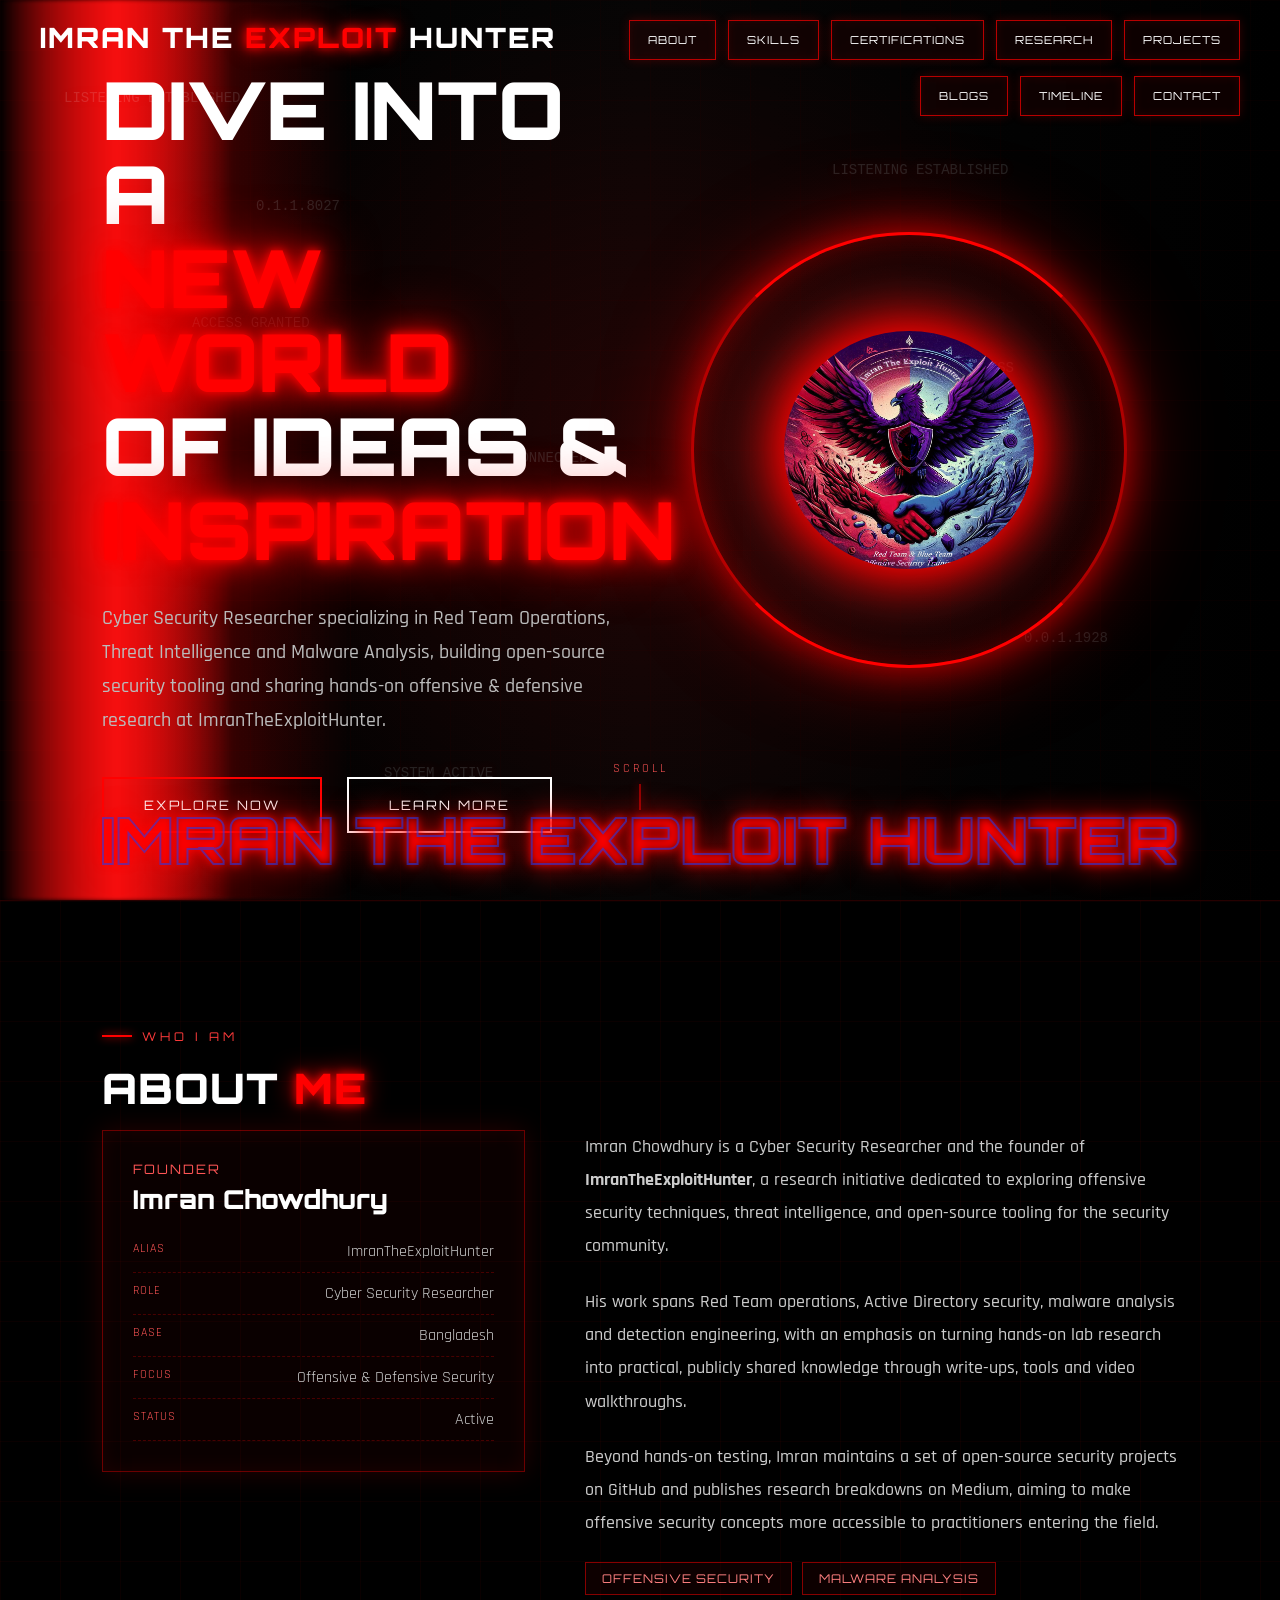
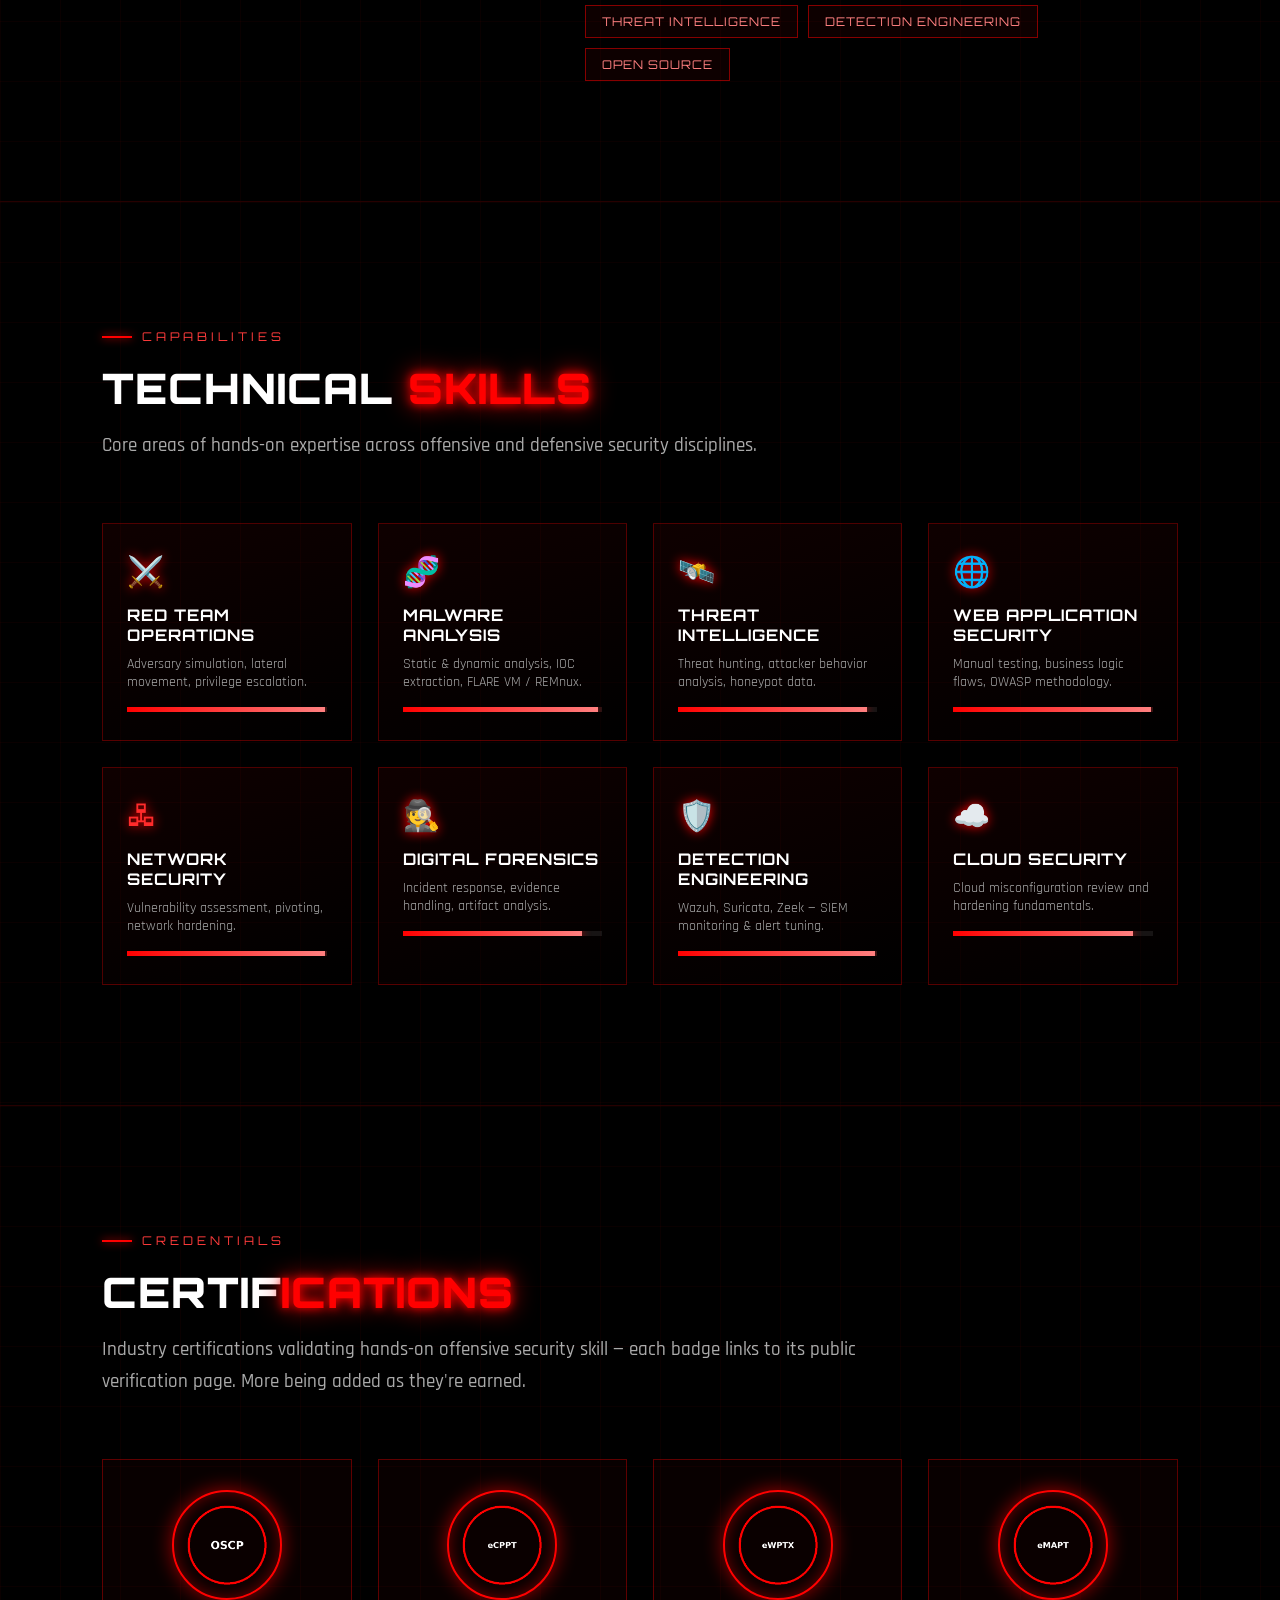
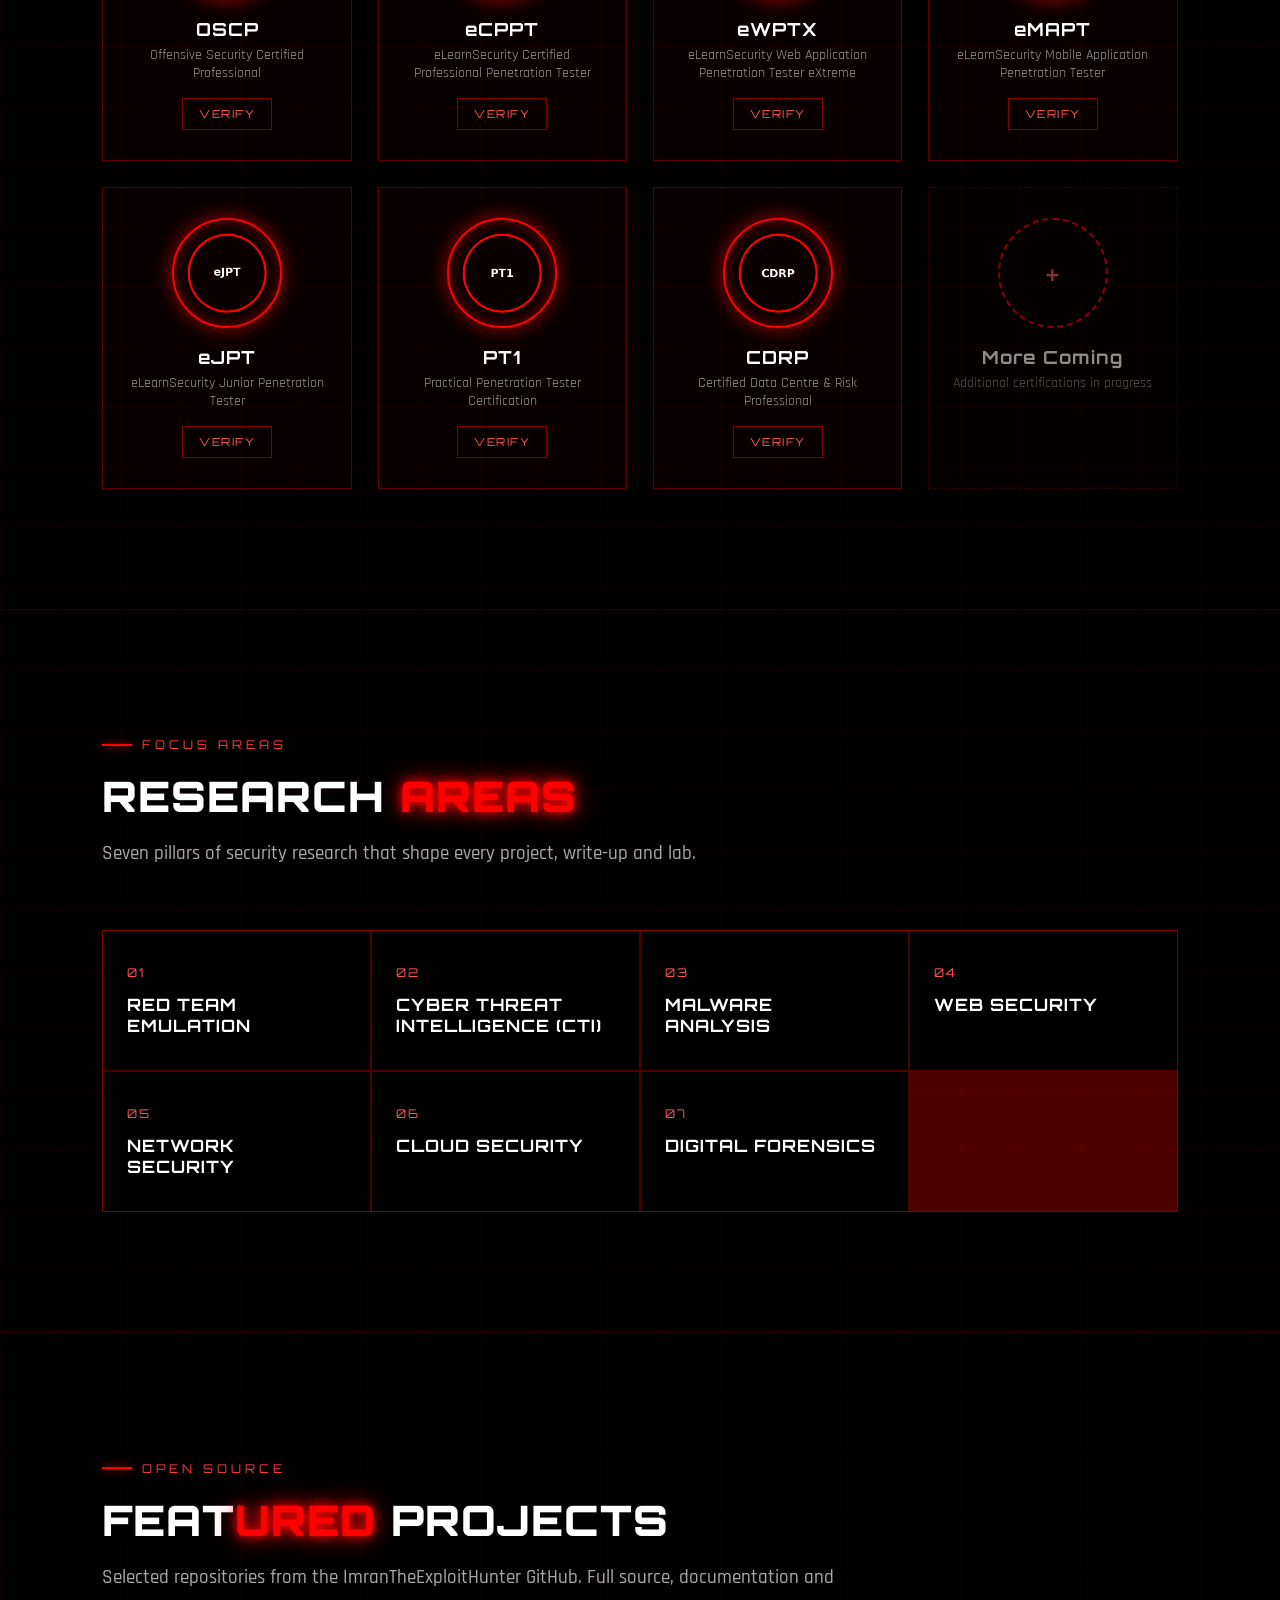
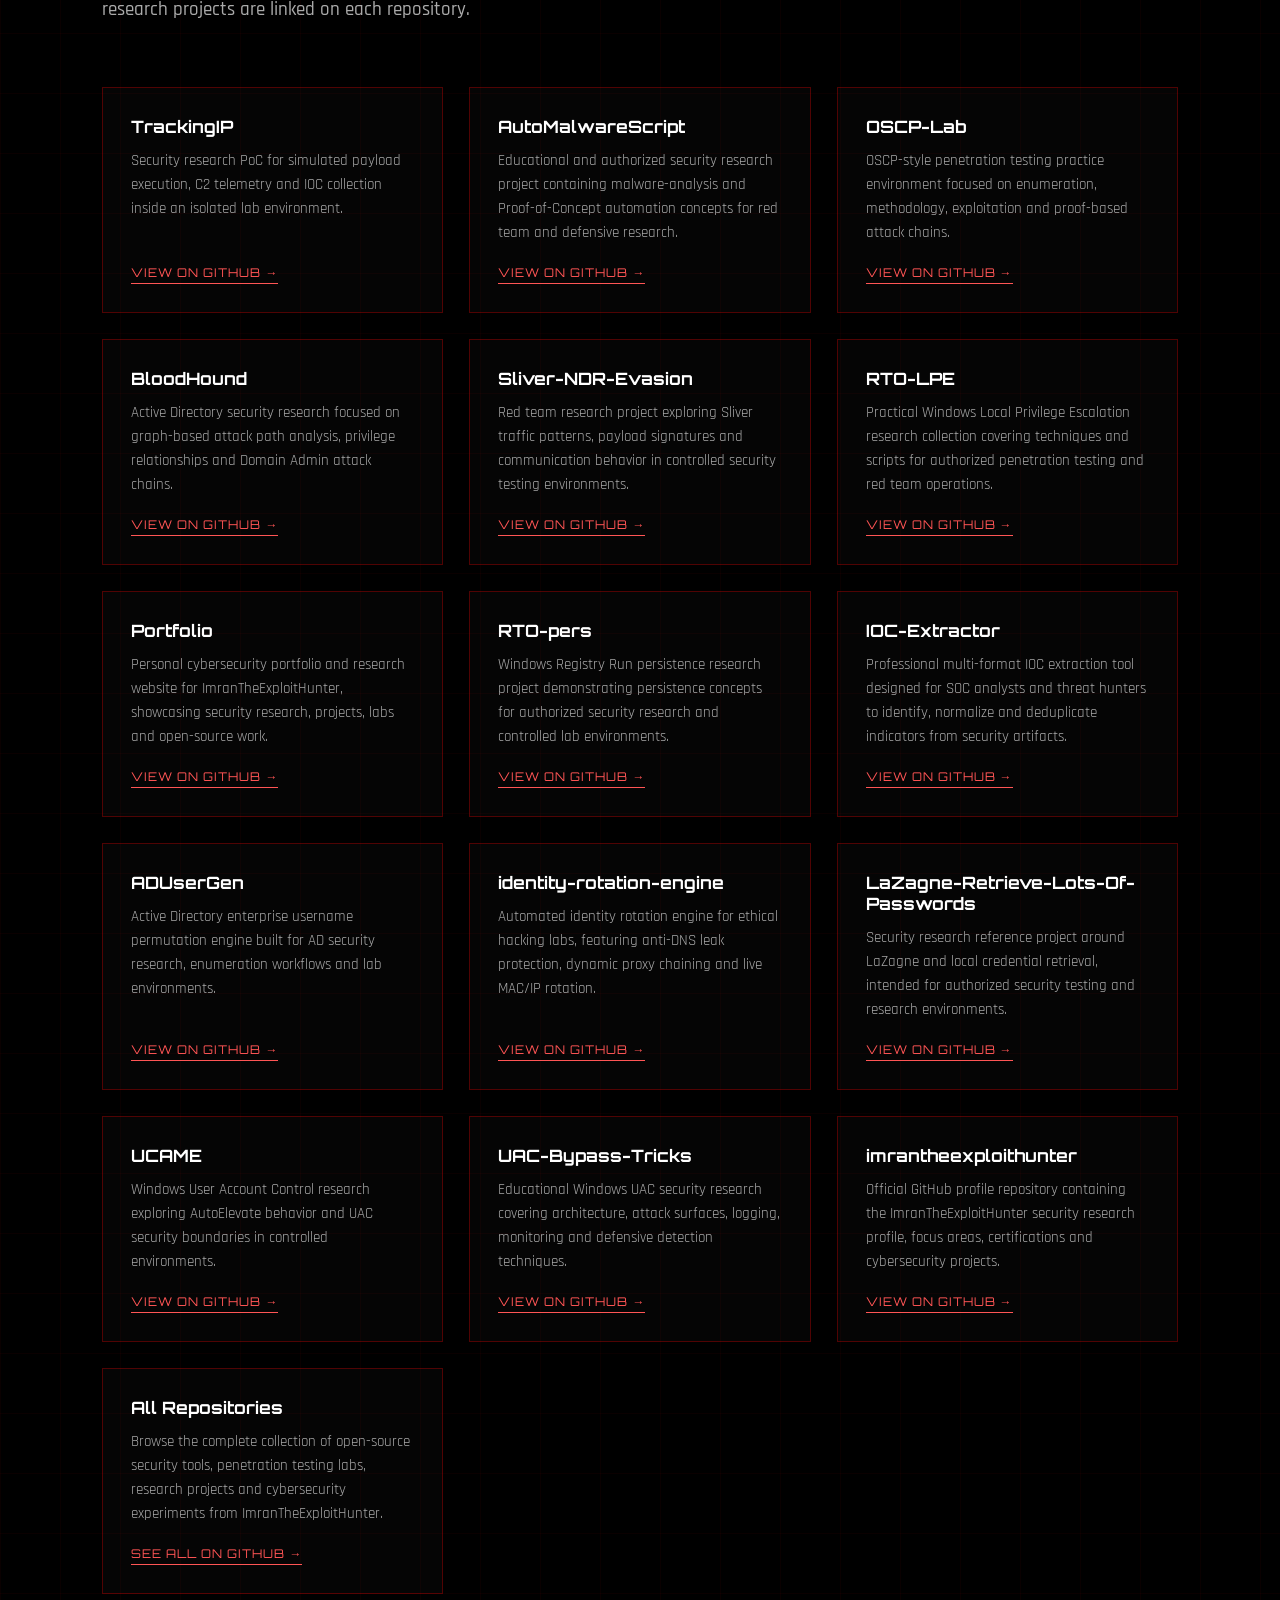
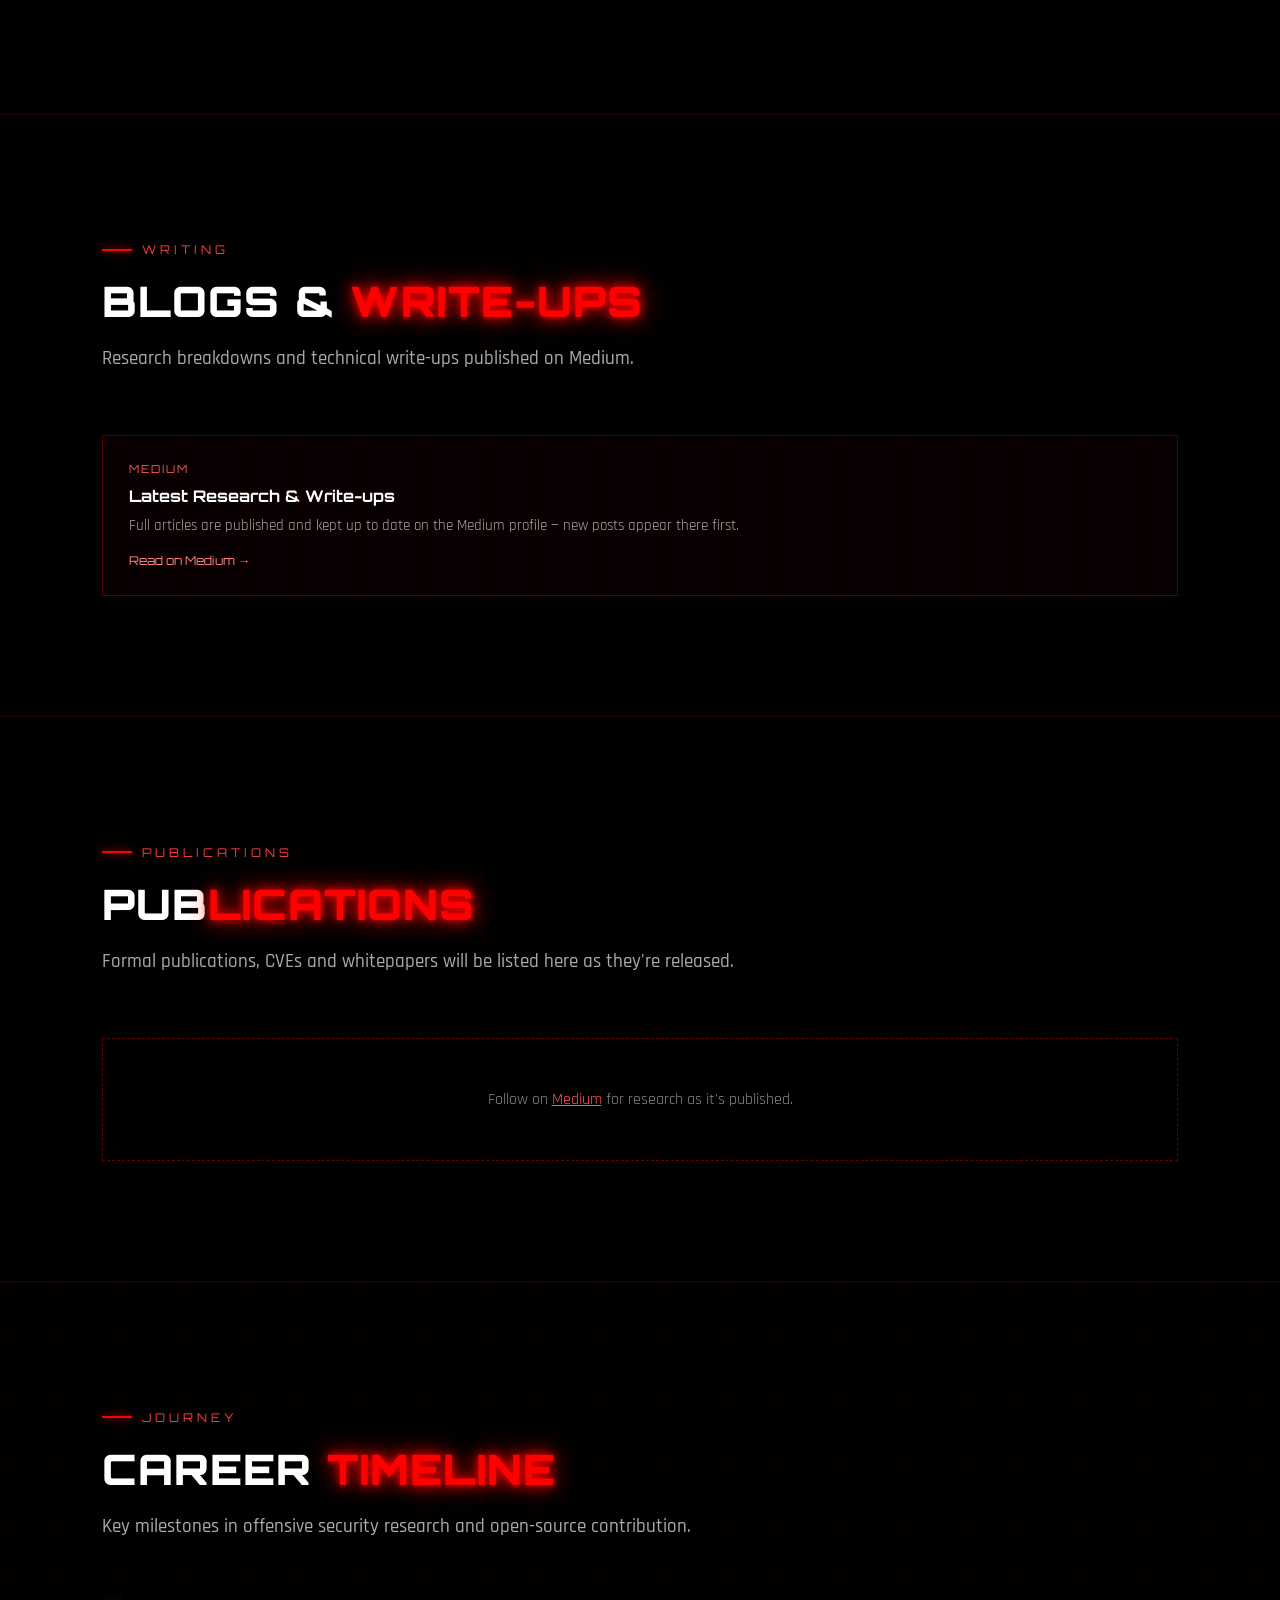
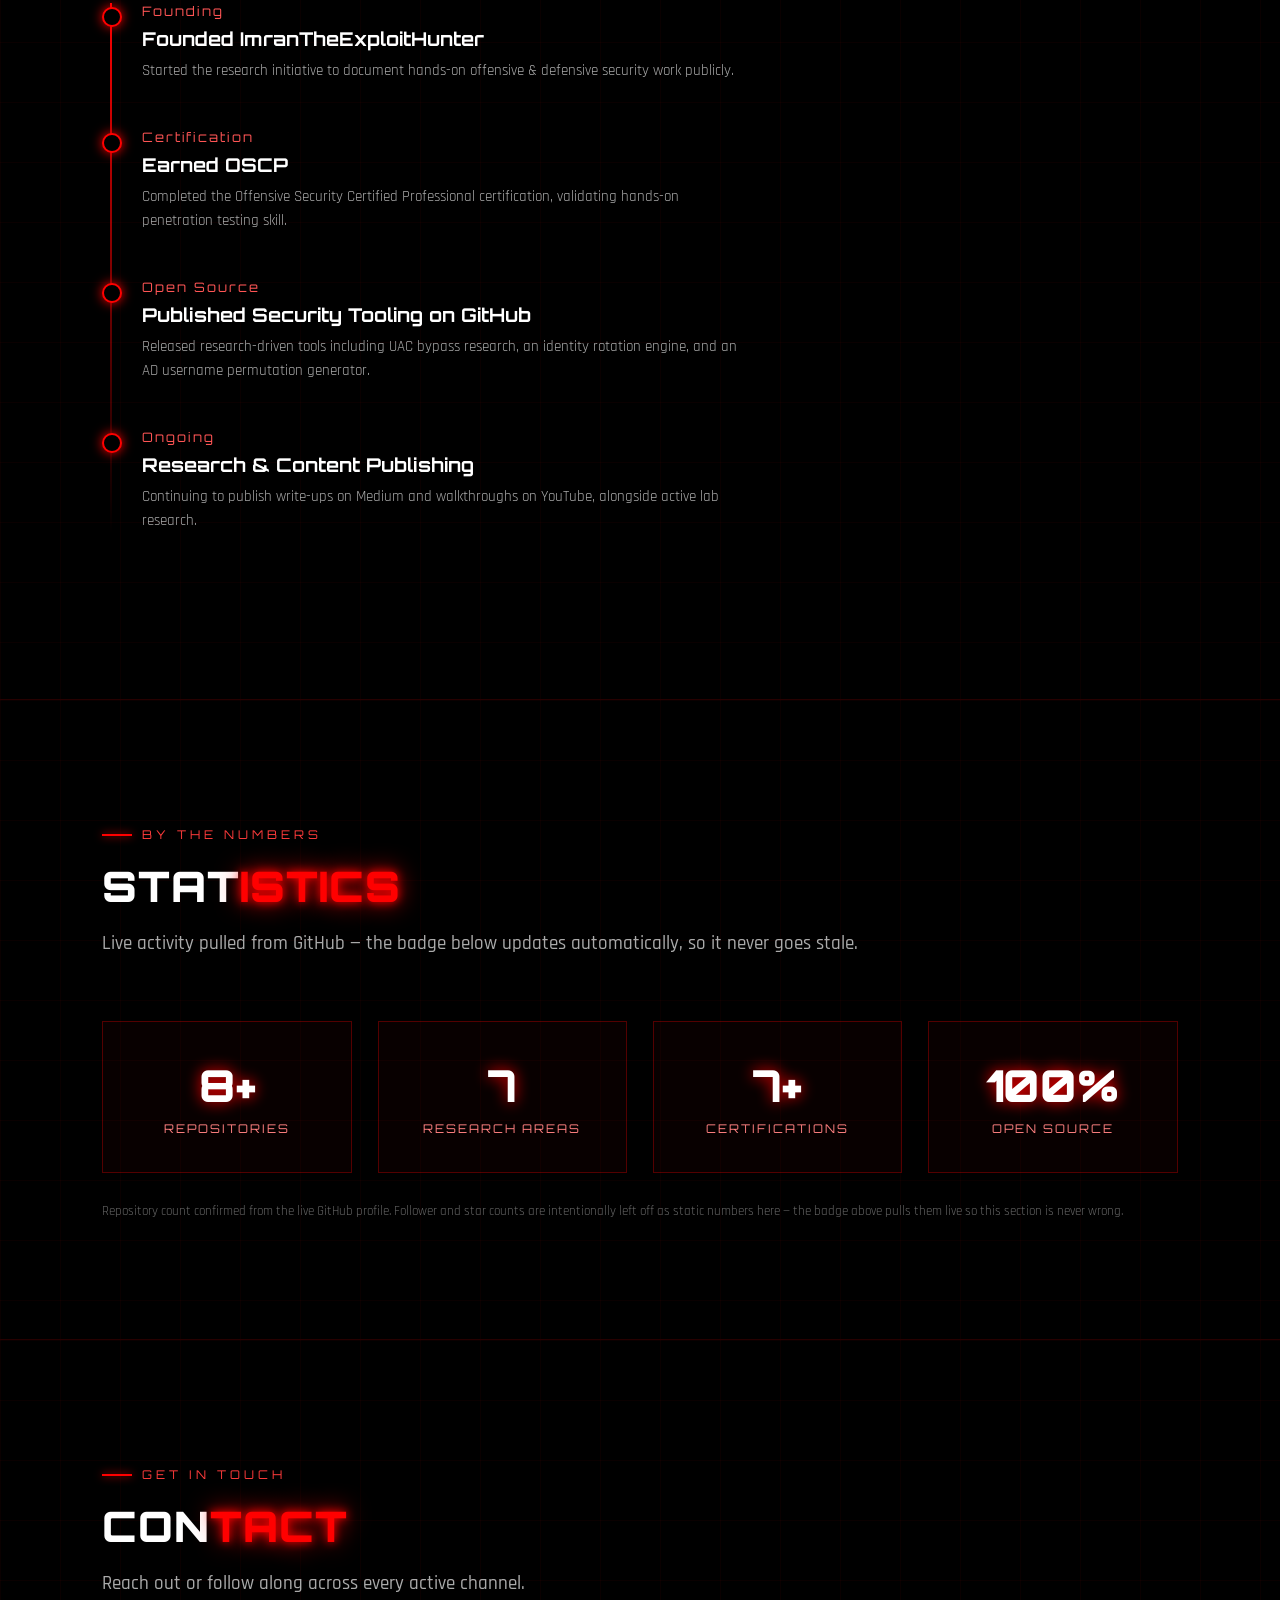
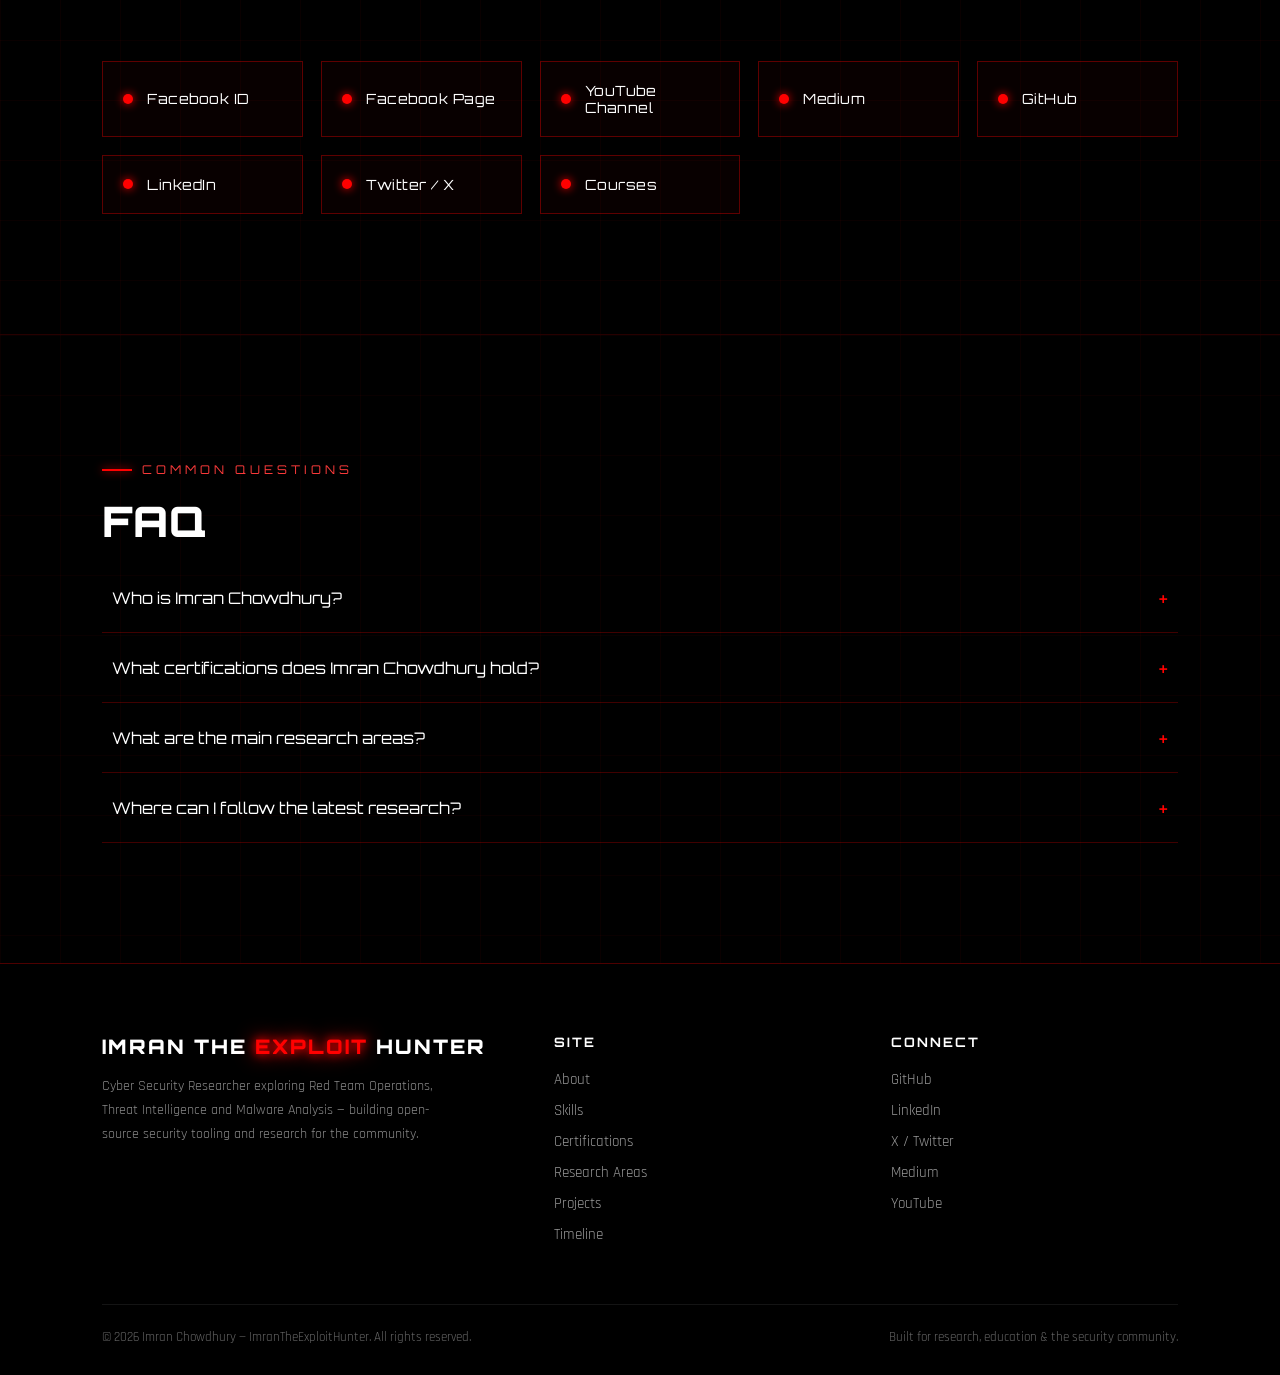
==== commit 07a45f4f: "index.html" ====
--- a/index.html
+++ b/index.html
@@ -73,7 +73,7 @@
     "https://github.com/imrantheexploithunter",
     "https://www.linkedin.com/in/imrantheexploithunter/",
     "https://x.com/ImranTheExploit",
-    "https://www.facebook.com/Lets.Exploit/",
+    "https://www.facebook.com/imrantheexploithunter/",
     "https://www.facebook.com/ImranTheExploitHunters/",
     "https://www.youtube.com/@ImranTheExploitHunter",
     "https://medium.com/@imrantheexploithunter"
@@ -538,45 +538,250 @@
 <section class="block" id="projects">
     <div class="blockInner">
         <div class="eyebrow reveal">Open Source</div>
-        <h2 class="blockTitle reveal">Feat<span>ured</span> Projects</h2>
-        <p class="blockLede reveal">Selected repositories from the ImranTheExploitHunter GitHub. Full source, docs and write-ups are linked on each project.</p>
+
+        <h2 class="blockTitle reveal">
+            Feat<span>ured</span> Projects
+        </h2>
+
+        <p class="blockLede reveal">
+            Selected repositories from the ImranTheExploitHunter GitHub.
+            Full source, documentation and research projects are linked on each repository.
+        </p>
 
         <div class="projectGrid">
 
+            <!-- TrackingIP -->
+            <div class="projectCard reveal">
+                <h3>TrackingIP</h3>
+                <p>
+                    Security research PoC for simulated payload execution,
+                    C2 telemetry and IOC collection inside an isolated lab environment.
+                </p>
+                <a href="https://github.com/imrantheexploithunter/TrackingIP"
+                   target="_blank"
+                   rel="noopener">
+                    View on GitHub →
+                </a>
+            </div>
+
+            <!-- AutoMalwareScript -->
+            <div class="projectCard reveal">
+                <h3>AutoMalwareScript</h3>
+                <p>
+                    Educational and authorized security research project containing
+                    malware-analysis and Proof-of-Concept automation concepts for
+                    red team and defensive research.
+                </p>
+                <a href="https://github.com/imrantheexploithunter/AutoMalwareScript"
+                   target="_blank"
+                   rel="noopener">
+                    View on GitHub →
+                </a>
+            </div>
+
+            <!-- OSCP-Lab -->
+            <div class="projectCard reveal">
+                <h3>OSCP-Lab</h3>
+                <p>
+                    OSCP-style penetration testing practice environment focused on
+                    enumeration, methodology, exploitation and proof-based attack chains.
+                </p>
+                <a href="https://github.com/imrantheexploithunter/OSCP-Lab"
+                   target="_blank"
+                   rel="noopener">
+                    View on GitHub →
+                </a>
+            </div>
+
+            <!-- BloodHound -->
+            <div class="projectCard reveal">
+                <h3>BloodHound</h3>
+                <p>
+                    Active Directory security research focused on graph-based attack
+                    path analysis, privilege relationships and Domain Admin attack chains.
+                </p>
+                <a href="https://github.com/imrantheexploithunter/BloodHound"
+                   target="_blank"
+                   rel="noopener">
+                    View on GitHub →
+                </a>
+            </div>
+
+            <!-- Sliver-NDR-Evasion -->
+            <div class="projectCard reveal">
+                <h3>Sliver-NDR-Evasion</h3>
+                <p>
+                    Red team research project exploring Sliver traffic patterns,
+                    payload signatures and communication behavior in controlled
+                    security testing environments.
+                </p>
+                <a href="https://github.com/imrantheexploithunter/Sliver-NDR-Evasion"
+                   target="_blank"
+                   rel="noopener">
+                    View on GitHub →
+                </a>
+            </div>
+
+            <!-- RTO-LPE -->
+            <div class="projectCard reveal">
+                <h3>RTO-LPE</h3>
+                <p>
+                    Practical Windows Local Privilege Escalation research collection
+                    covering techniques and scripts for authorized penetration testing
+                    and red team operations.
+                </p>
+                <a href="https://github.com/imrantheexploithunter/RTO-LPE"
+                   target="_blank"
+                   rel="noopener">
+                    View on GitHub →
+                </a>
+            </div>
+
+            <!-- Portfolio -->
+            <div class="projectCard reveal">
+                <h3>Portfolio</h3>
+                <p>
+                    Personal cybersecurity portfolio and research website for
+                    ImranTheExploitHunter, showcasing security research, projects,
+                    labs and open-source work.
+                </p>
+                <a href="https://github.com/imrantheexploithunter/Portfolio"
+                   target="_blank"
+                   rel="noopener">
+                    View on GitHub →
+                </a>
+            </div>
+
+            <!-- RTO-pers -->
+            <div class="projectCard reveal">
+                <h3>RTO-pers</h3>
+                <p>
+                    Windows Registry Run persistence research project demonstrating
+                    persistence concepts for authorized security research and
+                    controlled lab environments.
+                </p>
+                <a href="https://github.com/imrantheexploithunter/RTO-pers"
+                   target="_blank"
+                   rel="noopener">
+                    View on GitHub →
+                </a>
+            </div>
+
+            <!-- IOC-Extractor -->
+            <div class="projectCard reveal">
+                <h3>IOC-Extractor</h3>
+                <p>
+                    Professional multi-format IOC extraction tool designed for
+                    SOC analysts and threat hunters to identify, normalize and
+                    deduplicate indicators from security artifacts.
+                </p>
+                <a href="https://github.com/imrantheexploithunter/IOC-Extractor"
+                   target="_blank"
+                   rel="noopener">
+                    View on GitHub →
+                </a>
+            </div>
+
+            <!-- ADUserGen -->
+            <div class="projectCard reveal">
+                <h3>ADUserGen</h3>
+                <p>
+                    Active Directory enterprise username permutation engine built
+                    for AD security research, enumeration workflows and lab environments.
+                </p>
+                <a href="https://github.com/imrantheexploithunter/ADUserGen"
+                   target="_blank"
+                   rel="noopener">
+                    View on GitHub →
+                </a>
+            </div>
+
+            <!-- identity-rotation-engine -->
+            <div class="projectCard reveal">
+                <h3>identity-rotation-engine</h3>
+                <p>
+                    Automated identity rotation engine for ethical hacking labs,
+                    featuring anti-DNS leak protection, dynamic proxy chaining
+                    and live MAC/IP rotation.
+                </p>
+                <a href="https://github.com/imrantheexploithunter/identity-rotation-engine"
+                   target="_blank"
+                   rel="noopener">
+                    View on GitHub →
+                </a>
+            </div>
+
+            <!-- LaZagne -->
+            <div class="projectCard reveal">
+                <h3>LaZagne-Retrieve-Lots-Of-Passwords</h3>
+                <p>
+                    Security research reference project around LaZagne and local
+                    credential retrieval, intended for authorized security testing
+                    and research environments.
+                </p>
+                <a href="https://github.com/imrantheexploithunter/LaZagne-Retrieve-Lots-Of-Passwords"
+                   target="_blank"
+                   rel="noopener">
+                    View on GitHub →
+                </a>
+            </div>
+
+            <!-- UCAME -->
+            <div class="projectCard reveal">
+                <h3>UCAME</h3>
+                <p>
+                    Windows User Account Control research exploring AutoElevate
+                    behavior and UAC security boundaries in controlled environments.
+                </p>
+                <a href="https://github.com/imrantheexploithunter/UCAME"
+                   target="_blank"
+                   rel="noopener">
+                    View on GitHub →
+                </a>
+            </div>
+
+            <!-- UAC-Bypass-Tricks -->
             <div class="projectCard reveal">
                 <h3>UAC-Bypass-Tricks</h3>
-                <p>Educational research on Windows User Account Control (UAC): security architecture, common attack surfaces, logging, monitoring, and defensive detection techniques.</p>
-                <a href="https://github.com/imrantheexploithunter/UAC-Bypass-Tricks" target="_blank" rel="noopener">View on GitHub →</a>
-            </div>
-
-            <div class="projectCard reveal">
-                <h3>UCAME</h3>
-                <p>Research on defeating Windows User Account Control by abusing the built-in Windows AutoElevate mechanism.</p>
-                <a href="https://github.com/imrantheexploithunter/UCAME" target="_blank" rel="noopener">View on GitHub →</a>
-            </div>
-
-            <div class="projectCard reveal">
-                <h3>LaZagne-Retrieve-Lots-Of-Passwords</h3>
-                <p>Reference project around LaZagne, the open-source application used to retrieve credentials stored locally on a machine, for authorized security testing.</p>
-                <a href="https://github.com/imrantheexploithunter/LaZagne-Retrieve-Lots-Of-Passwords" target="_blank" rel="noopener">View on GitHub →</a>
-            </div>
-
-            <div class="projectCard reveal">
-                <h3>identity-rotation-engine</h3>
-                <p>An automated identity rotation engine built for ethical hacking labs — anti-DNS leak protection, dynamic proxy chaining, and live MAC/IP rotation.</p>
-                <a href="https://github.com/imrantheexploithunter/identity-rotation-engine" target="_blank" rel="noopener">View on GitHub →</a>
-            </div>
-
-            <div class="projectCard reveal">
-                <h3>ADUserGen</h3>
-                <p>An Active Directory enterprise username permutation engine, built to support AD security research and lab environments.</p>
-                <a href="https://github.com/imrantheexploithunter/ADUserGen" target="_blank" rel="noopener">View on GitHub →</a>
-            </div>
-
+                <p>
+                    Educational Windows UAC security research covering architecture,
+                    attack surfaces, logging, monitoring and defensive detection techniques.
+                </p>
+                <a href="https://github.com/imrantheexploithunter/UAC-Bypass-Tricks"
+                   target="_blank"
+                   rel="noopener">
+                    View on GitHub →
+                </a>
+            </div>
+
+            <!-- GitHub Profile -->
+            <div class="projectCard reveal">
+                <h3>imrantheexploithunter</h3>
+                <p>
+                    Official GitHub profile repository containing the
+                    ImranTheExploitHunter security research profile, focus areas,
+                    certifications and cybersecurity projects.
+                </p>
+                <a href="https://github.com/imrantheexploithunter/imrantheexploithunter"
+                   target="_blank"
+                   rel="noopener">
+                    View on GitHub →
+                </a>
+            </div>
+
+            <!-- All Repositories -->
             <div class="projectCard reveal">
                 <h3>All Repositories</h3>
-                <p>Browse the complete, continuously updated list of open-source tools, labs and research repositories.</p>
-                <a href="https://github.com/imrantheexploithunter?tab=repositories" target="_blank" rel="noopener">See All on GitHub →</a>
+                <p>
+                    Browse the complete collection of open-source security tools,
+                    penetration testing labs, research projects and cybersecurity
+                    experiments from ImranTheExploitHunter.
+                </p>
+                <a href="https://github.com/imrantheexploithunter?tab=repositories"
+                   target="_blank"
+                   rel="noopener">
+                    See All on GitHub →
+                </a>
             </div>
 
         </div>
@@ -708,7 +913,7 @@
         <p class="blockLede reveal">Reach out or follow along across every active channel.</p>
 
         <div class="contactGrid">
-            <a class="contactCard reveal" href="https://www.facebook.com/Lets.Exploit/" target="_blank" rel="noopener"><span class="dot"></span>Facebook ID</a>
+            <a class="contactCard reveal" href="https://www.facebook.com/imrantheexploithunter" target="_blank" rel="noopener"><span class="dot"></span>Facebook ID</a>
             <a class="contactCard reveal" href="https://www.facebook.com/ImranTheExploitHunters/" target="_blank" rel="noopener"><span class="dot"></span>Facebook Page</a>
             <a class="contactCard reveal" href="https://www.youtube.com/@ImranTheExploitHunter?sub_confirmation=1" target="_blank" rel="noopener"><span class="dot"></span>YouTube Channel</a>
             <a class="contactCard reveal" href="https://medium.com/@imrantheexploithunter" target="_blank" rel="noopener"><span class="dot"></span>Medium</a>
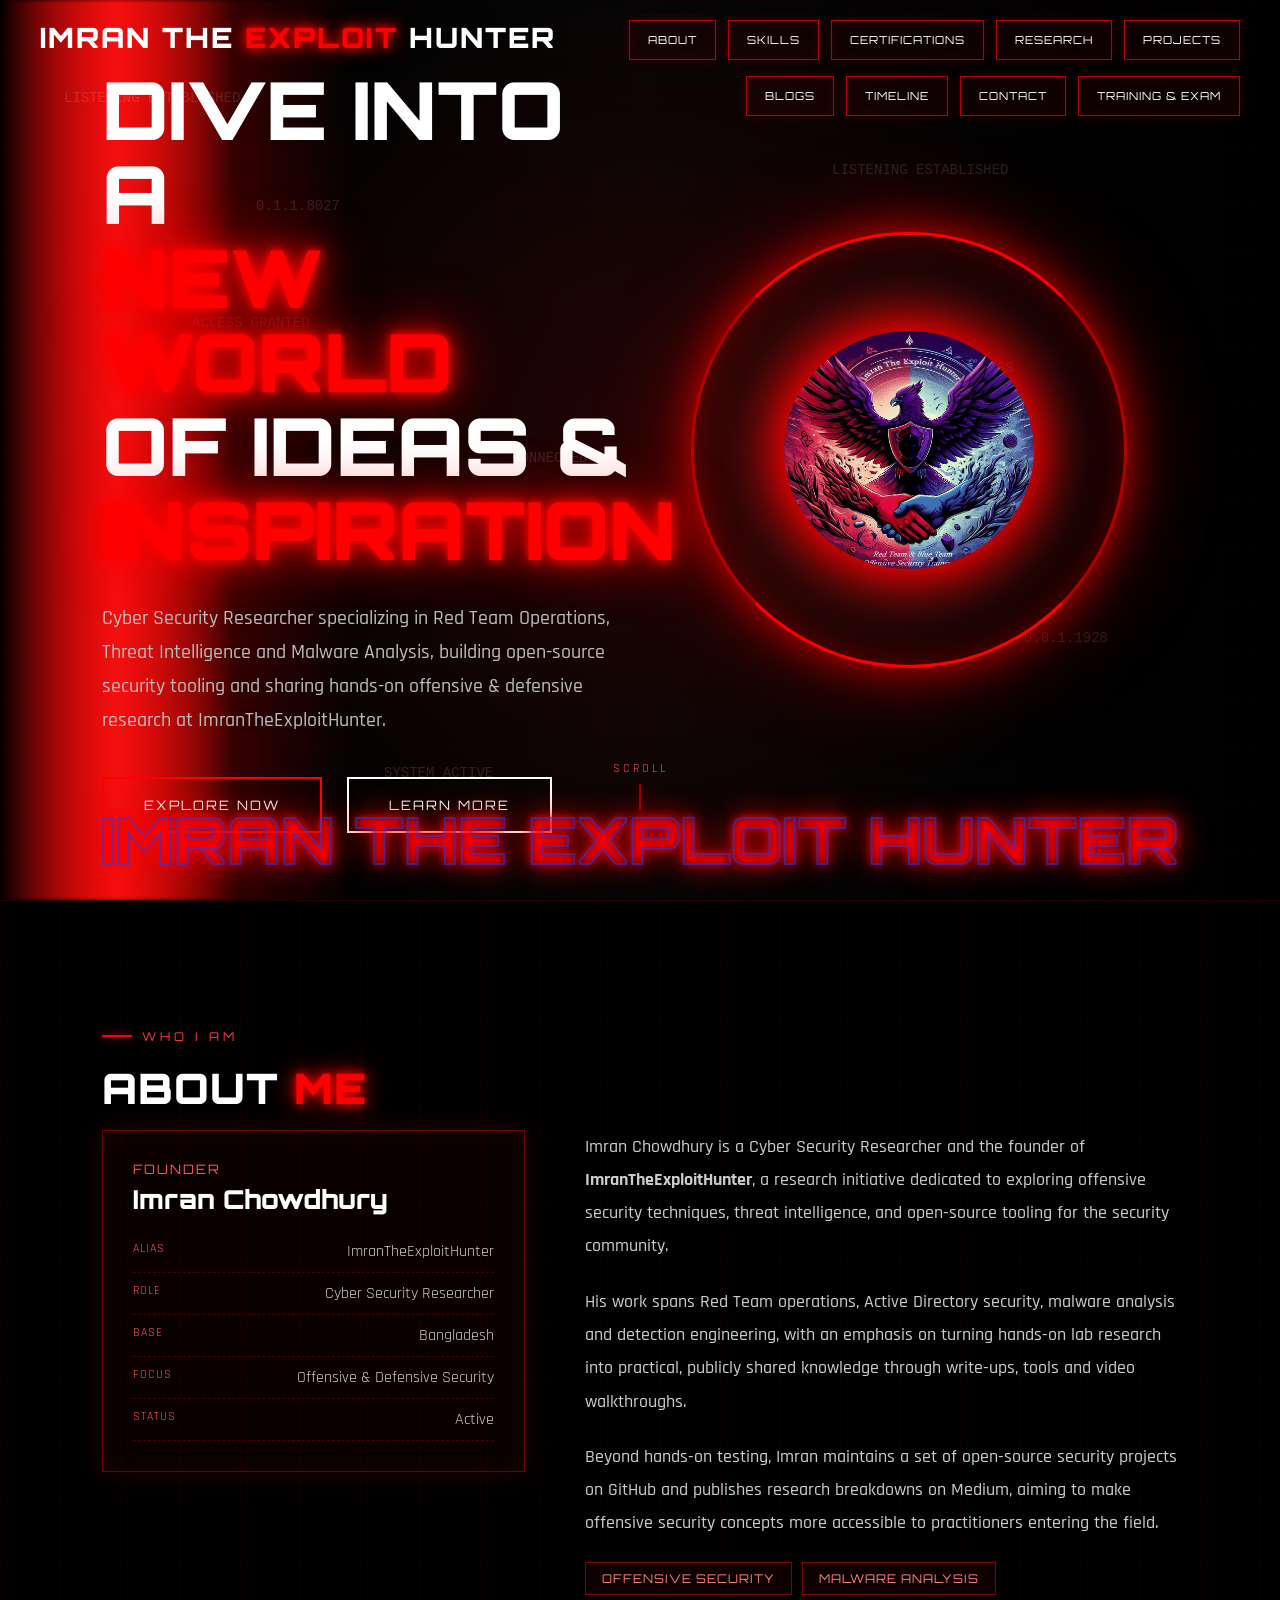
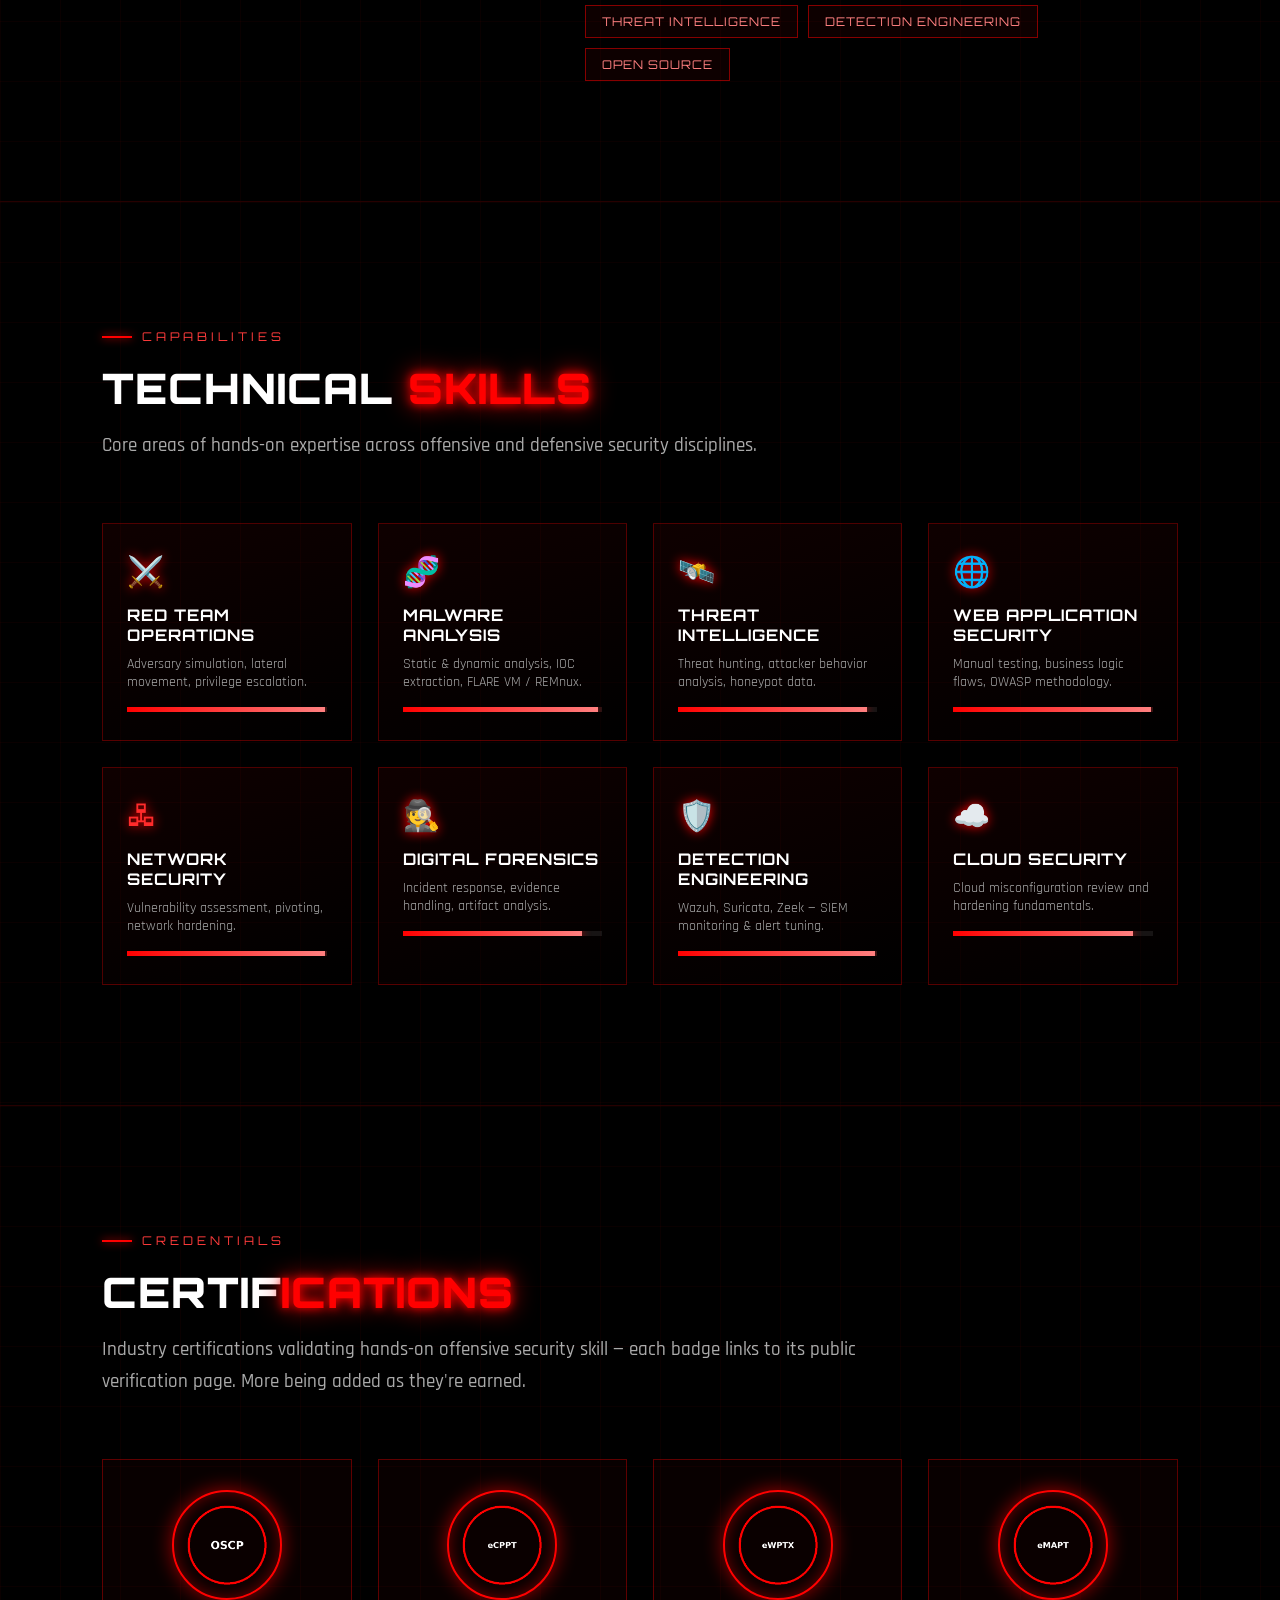
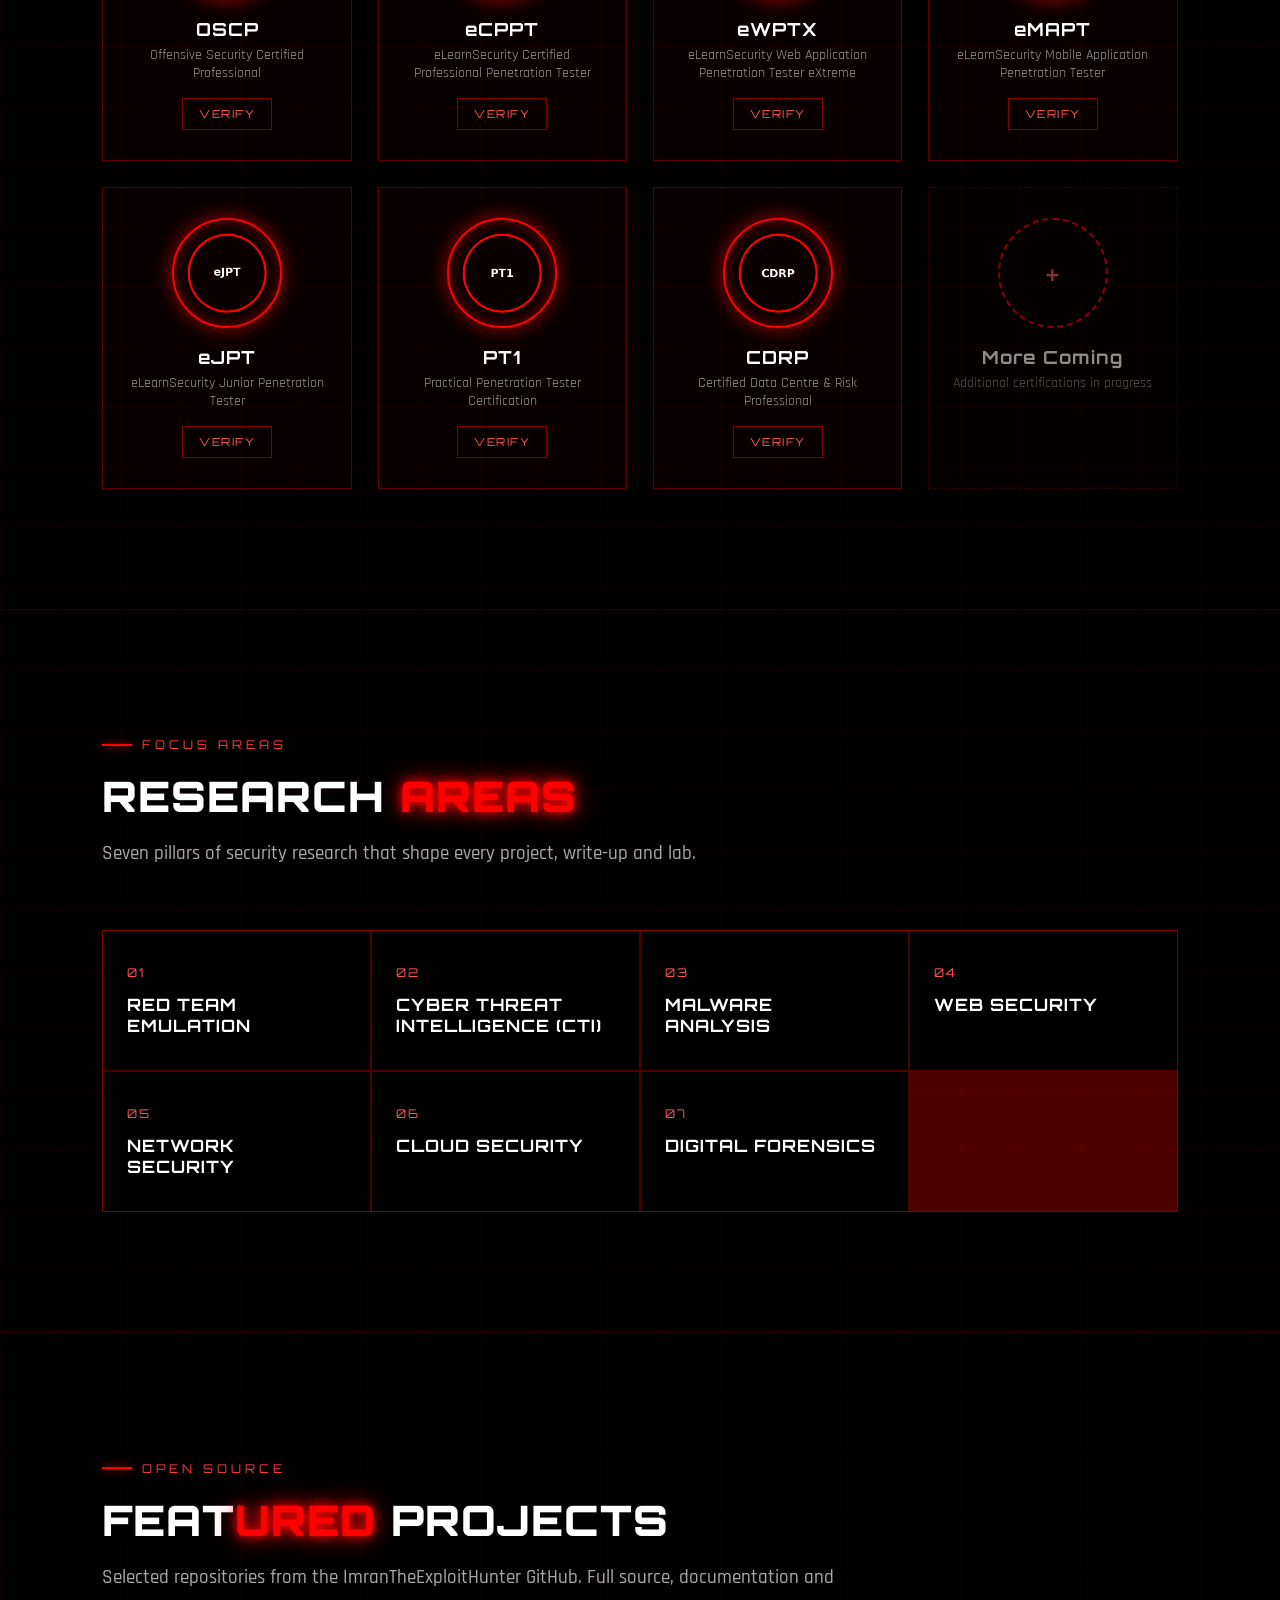
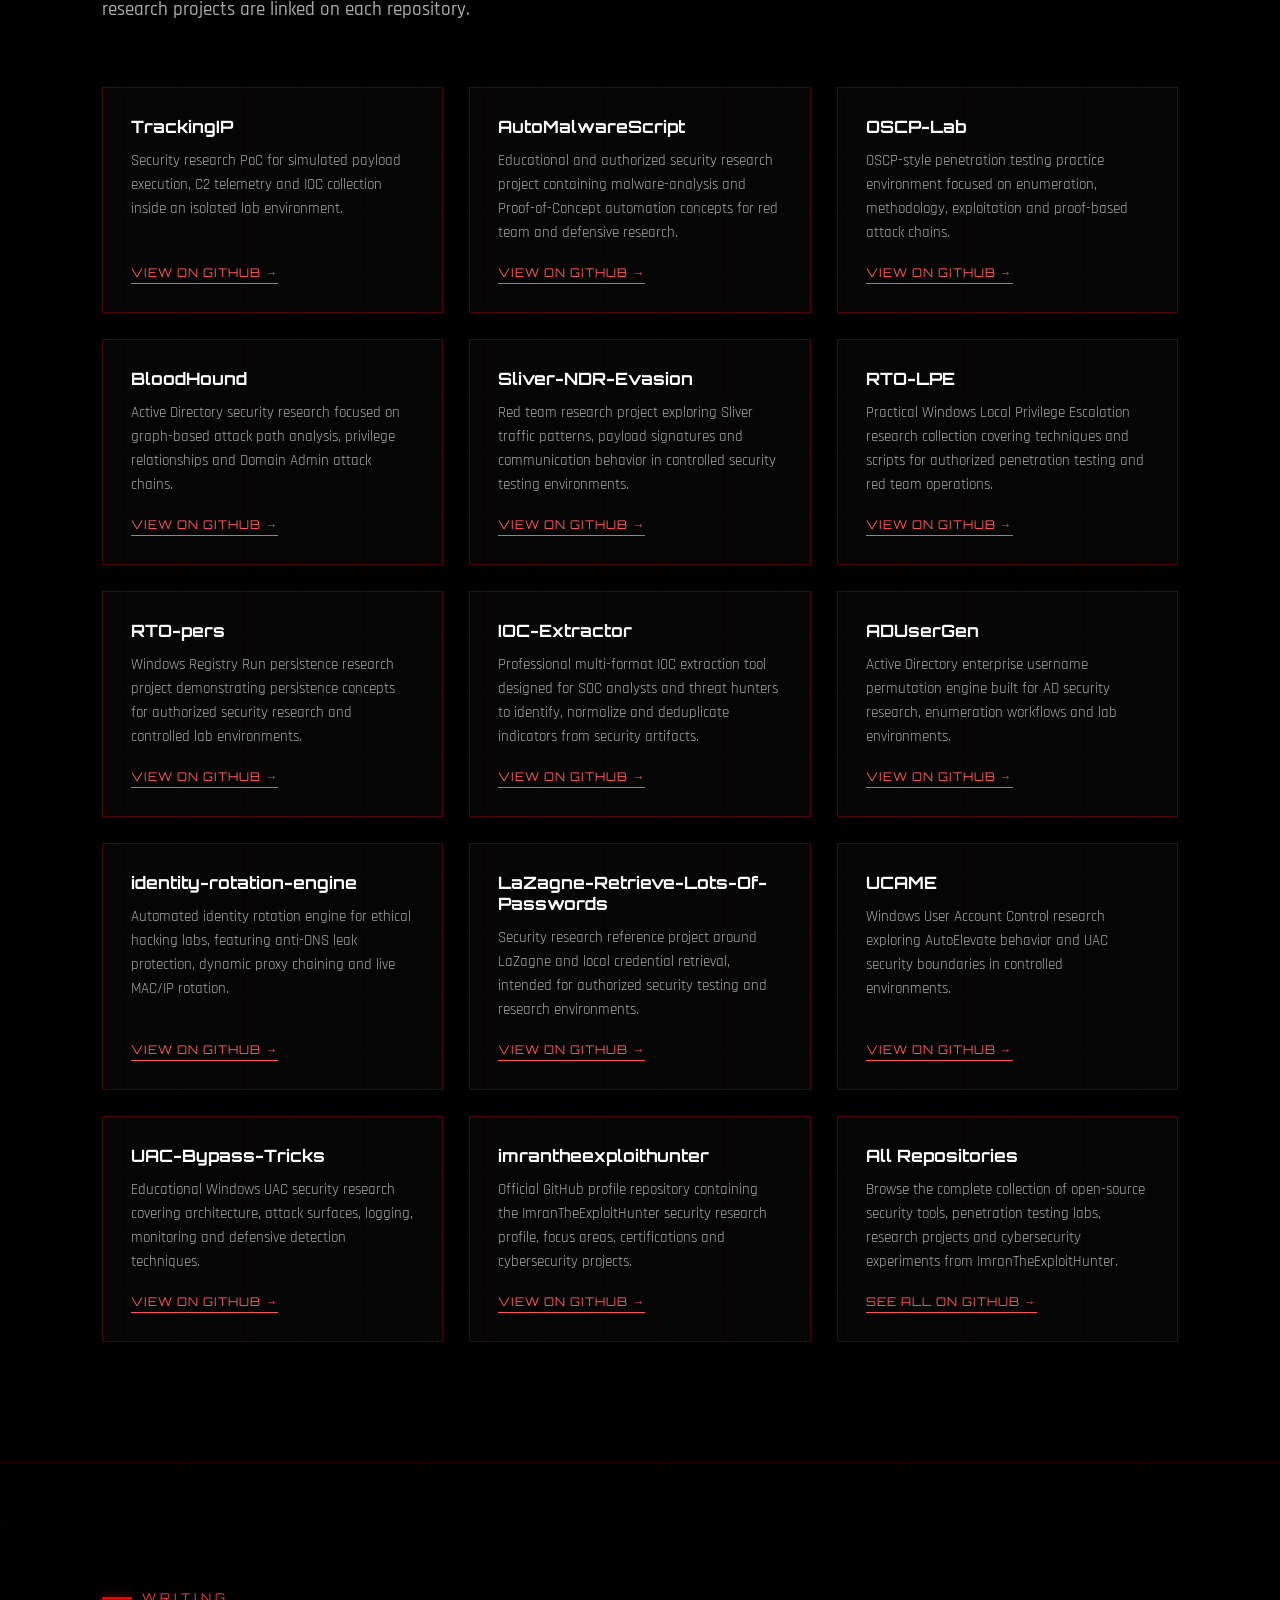
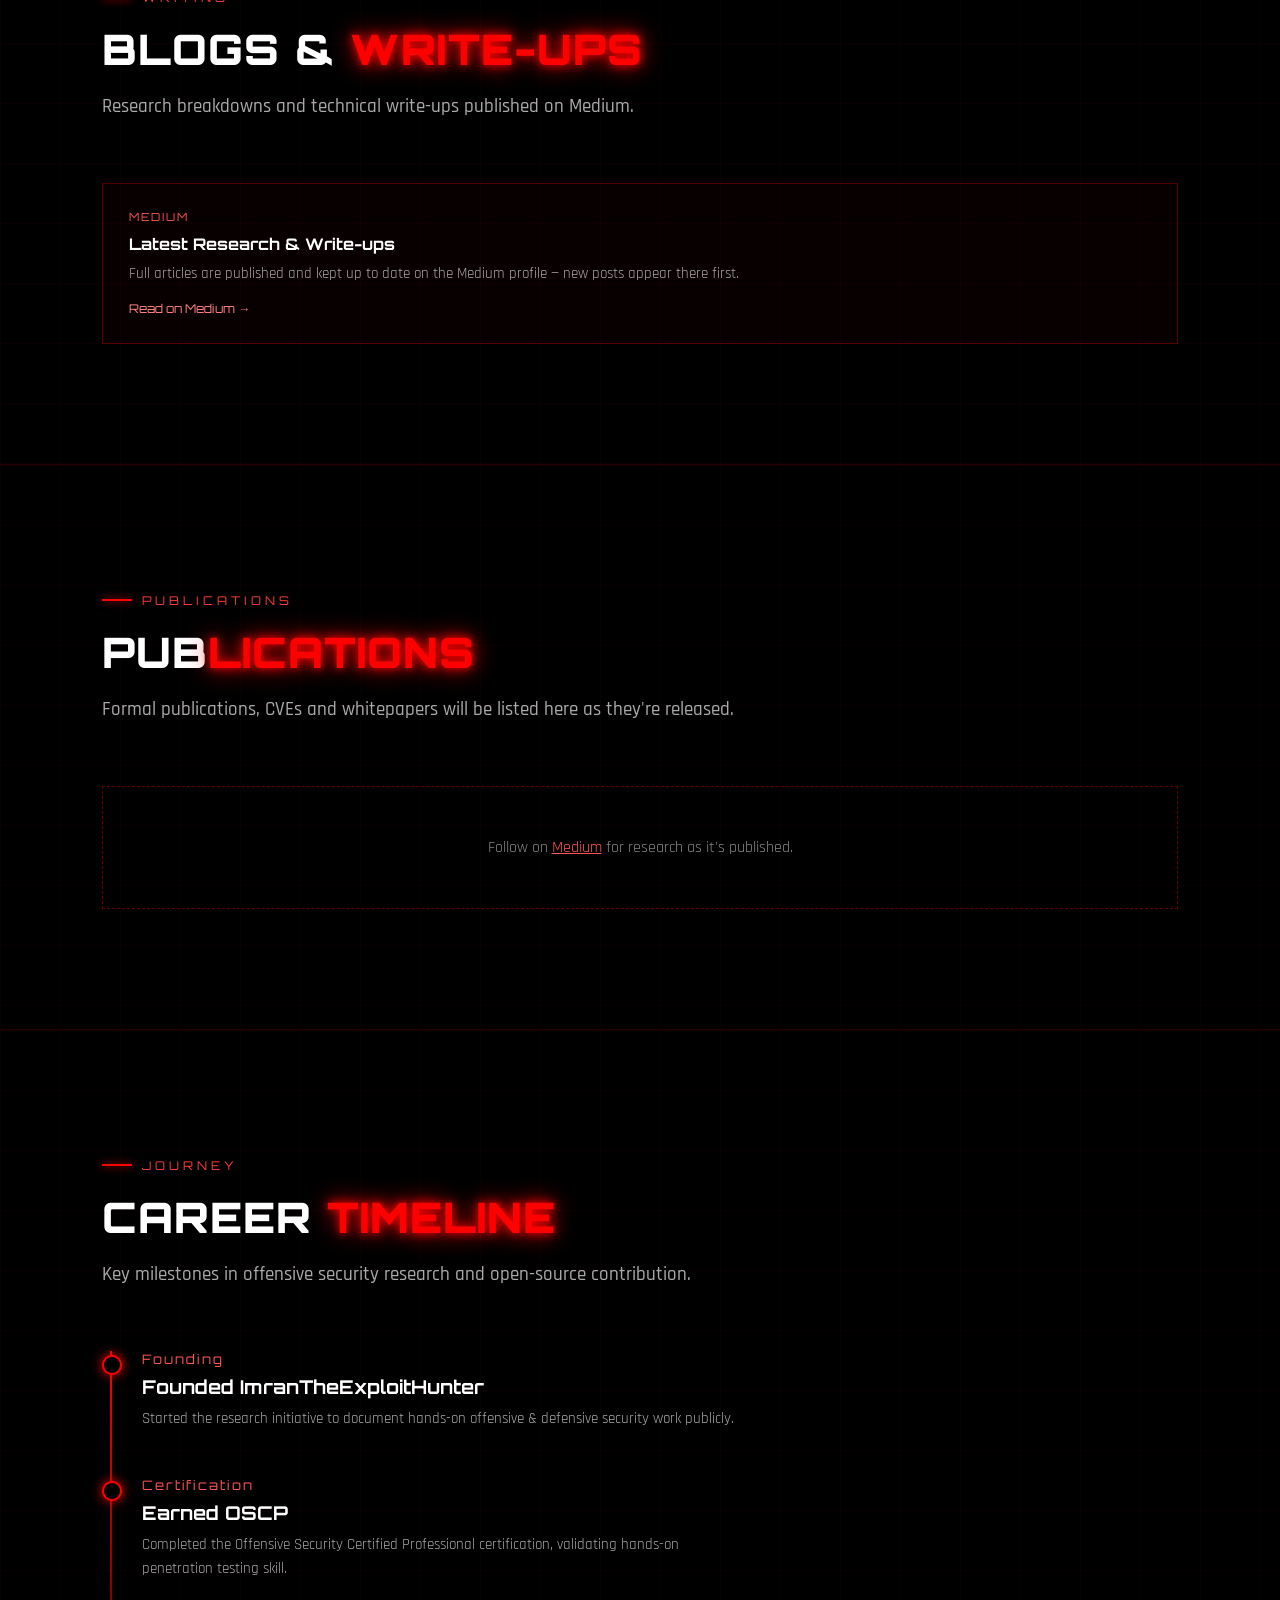
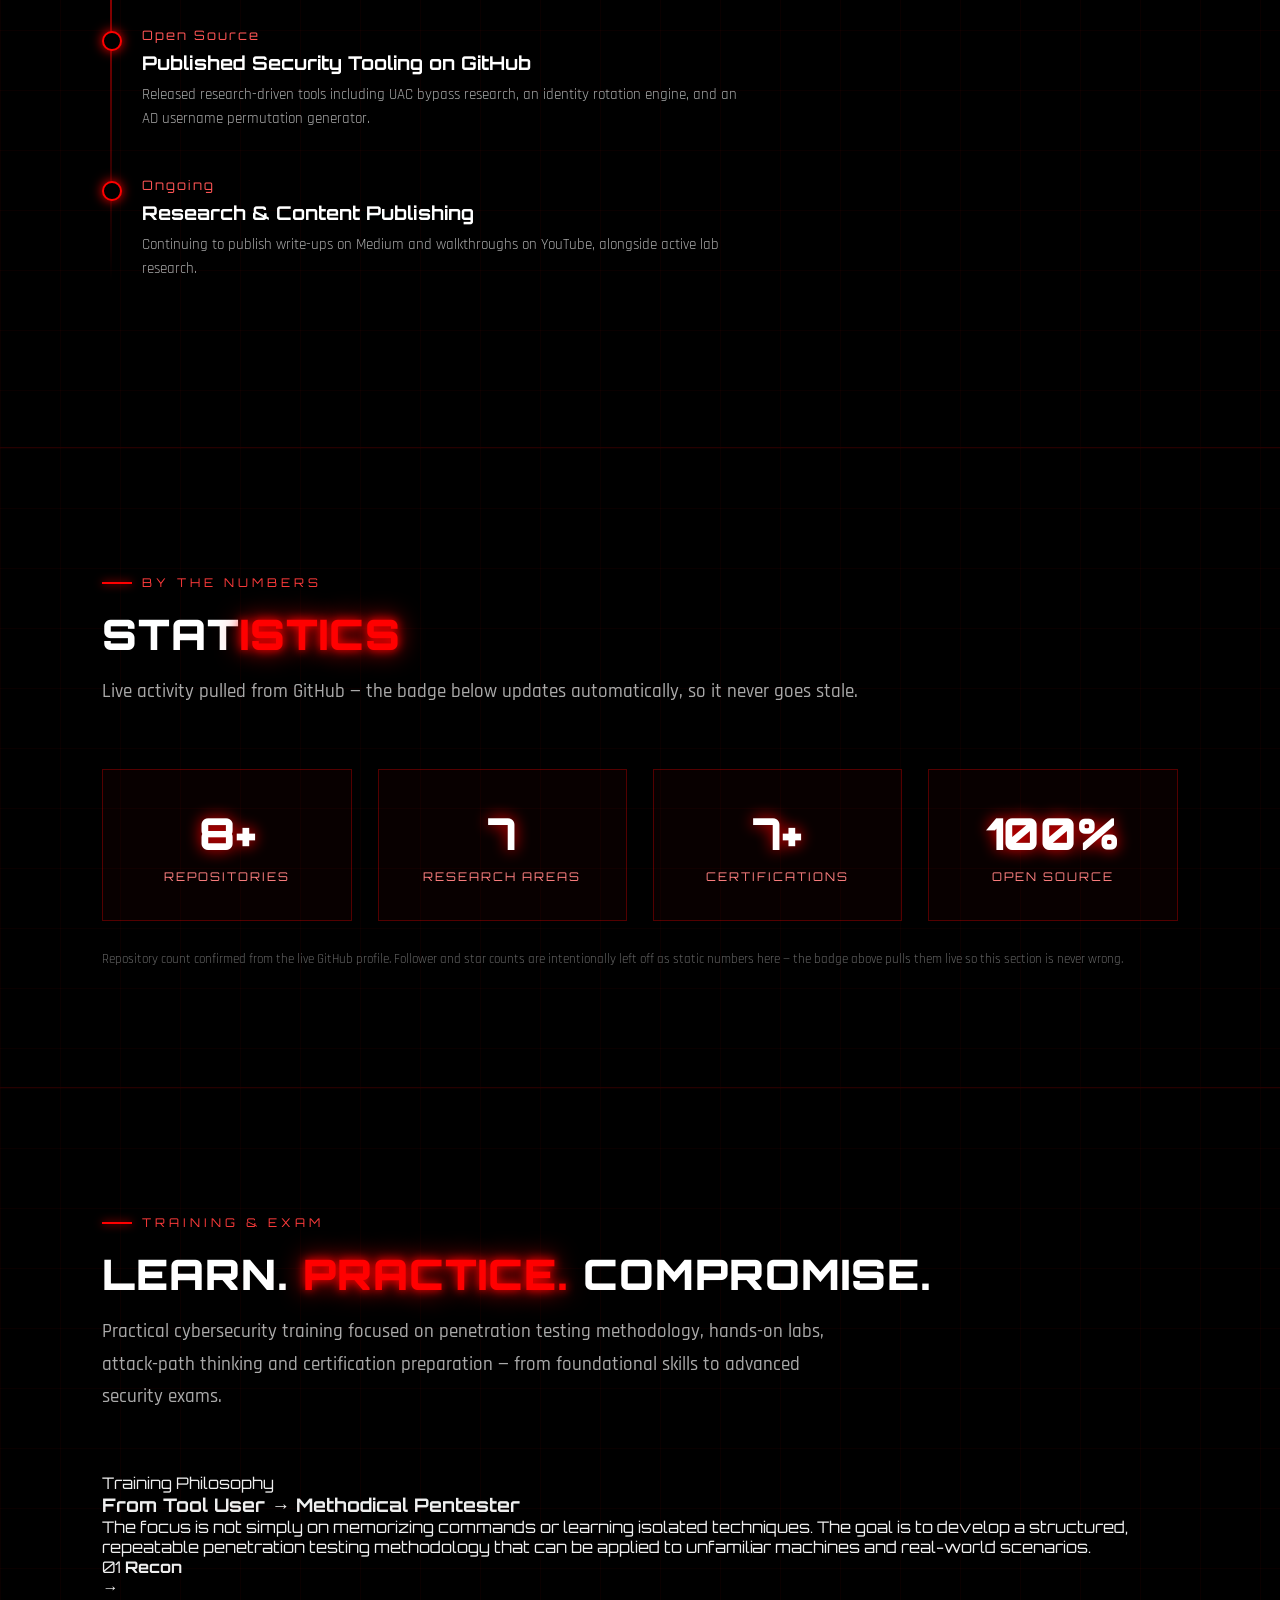
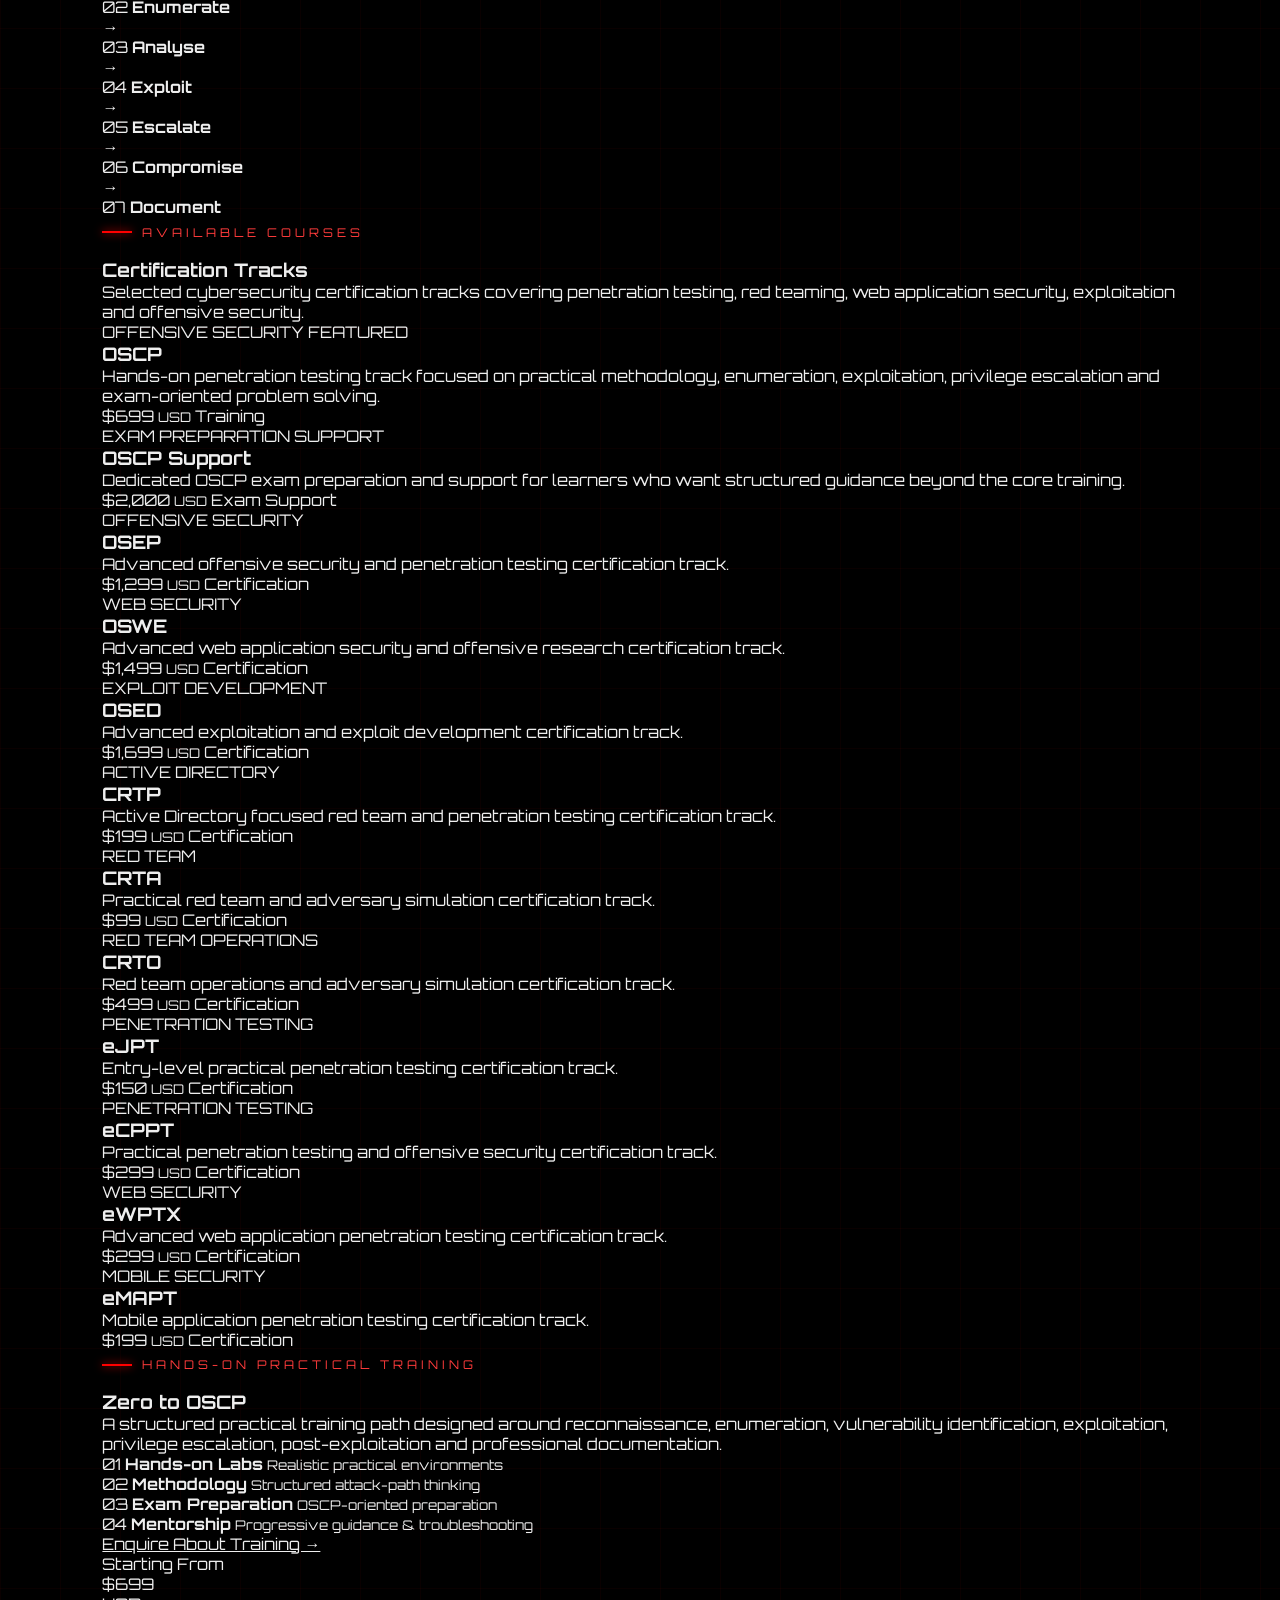
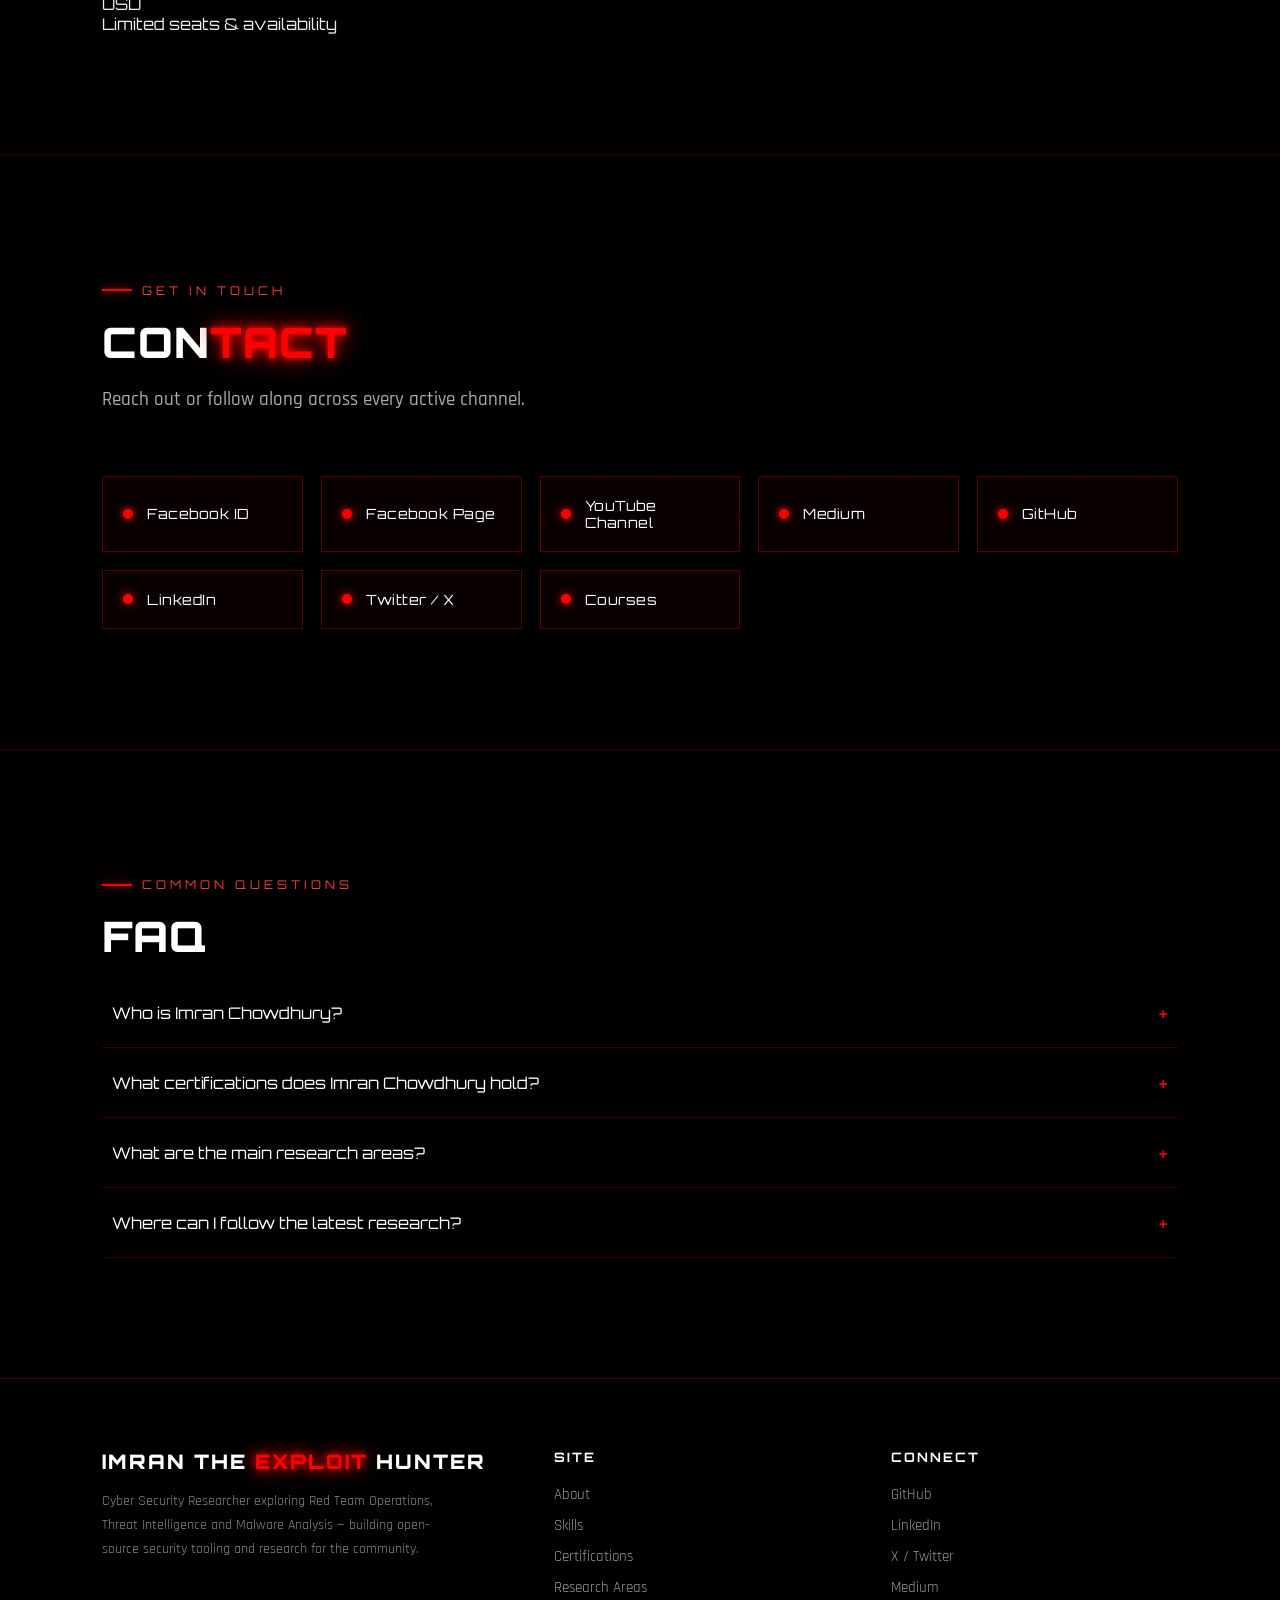
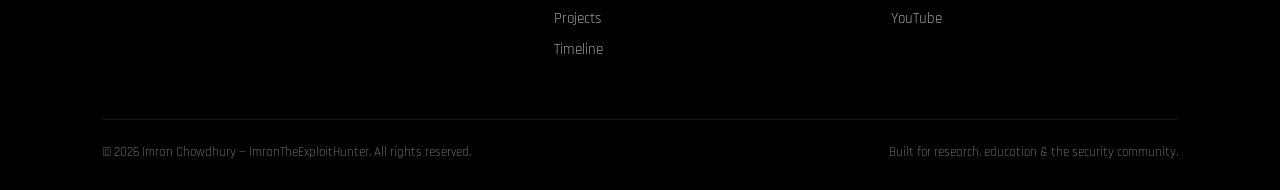
==== commit 3339c771: "index.html" ====
--- a/index.html
+++ b/index.html
@@ -245,6 +245,7 @@
             <li><a href="#blogs" class="navBtn">Blogs</a></li>
             <li><a href="#timeline" class="navBtn">Timeline</a></li>
             <li><a href="#contact" class="navBtn">Contact</a></li>
+            <li><a href="#Training & Exam" class="navBtn">Training & Exam</a></li>
         </ul>
 
     </nav>
@@ -636,22 +637,7 @@
                     View on GitHub →
                 </a>
             </div>
-
-            <!-- Portfolio -->
-            <div class="projectCard reveal">
-                <h3>Portfolio</h3>
-                <p>
-                    Personal cybersecurity portfolio and research website for
-                    ImranTheExploitHunter, showcasing security research, projects,
-                    labs and open-source work.
-                </p>
-                <a href="https://github.com/imrantheexploithunter/Portfolio"
-                   target="_blank"
-                   rel="noopener">
-                    View on GitHub →
-                </a>
-            </div>
-
+             
             <!-- RTO-pers -->
             <div class="projectCard reveal">
                 <h3>RTO-pers</h3>
@@ -900,6 +886,445 @@
             and star counts are intentionally left off as static numbers here —
             the badge above pulls them live so this section is never wrong.
         </p>
+    </div>
+</section>
+
+<!-- ============================================================
+     TRAINING & EXAM
+============================================================ -->
+<section class="block" id="training">
+    <div class="blockInner">
+
+        <div class="eyebrow reveal">Training &amp; Exam</div>
+
+        <h2 class="blockTitle reveal">
+            Learn. <span>Practice.</span> Compromise.
+        </h2>
+
+        <p class="blockLede reveal">
+            Practical cybersecurity training focused on penetration testing
+            methodology, hands-on labs, attack-path thinking and certification
+            preparation — from foundational skills to advanced security exams.
+        </p>
+
+
+        <!-- ====================================================
+             TRAINING PHILOSOPHY
+        ===================================================== -->
+        <div class="trainingIntro reveal">
+
+            <div class="trainingIntroMain">
+                <div class="trainingLabel">Training Philosophy</div>
+
+                <h3>
+                    From Tool User
+                    <span>→</span>
+                    Methodical Pentester
+                </h3>
+
+                <p>
+                    The focus is not simply on memorizing commands or learning
+                    isolated techniques. The goal is to develop a structured,
+                    repeatable penetration testing methodology that can be
+                    applied to unfamiliar machines and real-world scenarios.
+                </p>
+            </div>
+
+            <div class="trainingFlow">
+
+                <div class="flowStep">
+                    <span>01</span>
+                    <strong>Recon</strong>
+                </div>
+
+                <div class="flowArrow">→</div>
+
+                <div class="flowStep">
+                    <span>02</span>
+                    <strong>Enumerate</strong>
+                </div>
+
+                <div class="flowArrow">→</div>
+
+                <div class="flowStep">
+                    <span>03</span>
+                    <strong>Analyse</strong>
+                </div>
+
+                <div class="flowArrow">→</div>
+
+                <div class="flowStep">
+                    <span>04</span>
+                    <strong>Exploit</strong>
+                </div>
+
+                <div class="flowArrow">→</div>
+
+                <div class="flowStep">
+                    <span>05</span>
+                    <strong>Escalate</strong>
+                </div>
+
+                <div class="flowArrow">→</div>
+
+                <div class="flowStep">
+                    <span>06</span>
+                    <strong>Compromise</strong>
+                </div>
+
+                <div class="flowArrow">→</div>
+
+                <div class="flowStep">
+                    <span>07</span>
+                    <strong>Document</strong>
+                </div>
+
+            </div>
+        </div>
+
+
+        <!-- ====================================================
+             AVAILABLE COURSES
+        ===================================================== -->
+        <div class="trainingHeader reveal">
+            <div class="eyebrow">Available Courses</div>
+
+            <h3>
+                Certification
+                <span>Tracks</span>
+            </h3>
+
+            <p>
+                Selected cybersecurity certification tracks covering
+                penetration testing, red teaming, web application security,
+                exploitation and offensive security.
+            </p>
+        </div>
+
+
+        <div class="courseGrid">
+
+            <!-- OSCP -->
+            <div class="courseCard featured reveal">
+                <div class="courseTop">
+                    <span class="courseCategory">OFFENSIVE SECURITY</span>
+                    <span class="courseBadge">FEATURED</span>
+                </div>
+
+                <h3>OSCP</h3>
+
+                <p>
+                    Hands-on penetration testing track focused on practical
+                    methodology, enumeration, exploitation, privilege
+                    escalation and exam-oriented problem solving.
+                </p>
+
+                <div class="courseBottom">
+                    <span class="coursePrice">$699 <small>USD</small></span>
+                    <span class="courseType">Training</span>
+                </div>
+            </div>
+
+
+            <!-- OSCP Support -->
+            <div class="courseCard exam reveal">
+                <div class="courseTop">
+                    <span class="courseCategory">EXAM PREPARATION</span>
+                    <span class="courseBadge">SUPPORT</span>
+                </div>
+
+                <h3>OSCP Support</h3>
+
+                <p>
+                    Dedicated OSCP exam preparation and support for learners
+                    who want structured guidance beyond the core training.
+                </p>
+
+                <div class="courseBottom">
+                    <span class="coursePrice">$2,000 <small>USD</small></span>
+                    <span class="courseType">Exam Support</span>
+                </div>
+            </div>
+
+
+            <!-- OSEP -->
+            <div class="courseCard reveal">
+                <div class="courseTop">
+                    <span class="courseCategory">OFFENSIVE SECURITY</span>
+                </div>
+
+                <h3>OSEP</h3>
+
+                <p>
+                    Advanced offensive security and penetration testing
+                    certification track.
+                </p>
+
+                <div class="courseBottom">
+                    <span class="coursePrice">$1,299 <small>USD</small></span>
+                    <span class="courseType">Certification</span>
+                </div>
+            </div>
+
+
+            <!-- OSWE -->
+            <div class="courseCard reveal">
+                <div class="courseTop">
+                    <span class="courseCategory">WEB SECURITY</span>
+                </div>
+
+                <h3>OSWE</h3>
+
+                <p>
+                    Advanced web application security and offensive research
+                    certification track.
+                </p>
+
+                <div class="courseBottom">
+                    <span class="coursePrice">$1,499 <small>USD</small></span>
+                    <span class="courseType">Certification</span>
+                </div>
+            </div>
+
+
+            <!-- OSED -->
+            <div class="courseCard reveal">
+                <div class="courseTop">
+                    <span class="courseCategory">EXPLOIT DEVELOPMENT</span>
+                </div>
+
+                <h3>OSED</h3>
+
+                <p>
+                    Advanced exploitation and exploit development
+                    certification track.
+                </p>
+
+                <div class="courseBottom">
+                    <span class="coursePrice">$1,699 <small>USD</small></span>
+                    <span class="courseType">Certification</span>
+                </div>
+            </div>
+
+
+            <!-- CRTP -->
+            <div class="courseCard reveal">
+                <div class="courseTop">
+                    <span class="courseCategory">ACTIVE DIRECTORY</span>
+                </div>
+
+                <h3>CRTP</h3>
+
+                <p>
+                    Active Directory focused red team and penetration testing
+                    certification track.
+                </p>
+
+                <div class="courseBottom">
+                    <span class="coursePrice">$199 <small>USD</small></span>
+                    <span class="courseType">Certification</span>
+                </div>
+            </div>
+
+
+            <!-- CRTA -->
+            <div class="courseCard reveal">
+                <div class="courseTop">
+                    <span class="courseCategory">RED TEAM</span>
+                </div>
+
+                <h3>CRTA</h3>
+
+                <p>
+                    Practical red team and adversary simulation
+                    certification track.
+                </p>
+
+                <div class="courseBottom">
+                    <span class="coursePrice">$99 <small>USD</small></span>
+                    <span class="courseType">Certification</span>
+                </div>
+            </div>
+
+
+            <!-- CRTO -->
+            <div class="courseCard reveal">
+                <div class="courseTop">
+                    <span class="courseCategory">RED TEAM OPERATIONS</span>
+                </div>
+
+                <h3>CRTO</h3>
+
+                <p>
+                    Red team operations and adversary simulation
+                    certification track.
+                </p>
+
+                <div class="courseBottom">
+                    <span class="coursePrice">$499 <small>USD</small></span>
+                    <span class="courseType">Certification</span>
+                </div>
+            </div>
+
+
+            <!-- eJPT -->
+            <div class="courseCard reveal">
+                <div class="courseTop">
+                    <span class="courseCategory">PENETRATION TESTING</span>
+                </div>
+
+                <h3>eJPT</h3>
+
+                <p>
+                    Entry-level practical penetration testing
+                    certification track.
+                </p>
+
+                <div class="courseBottom">
+                    <span class="coursePrice">$150 <small>USD</small></span>
+                    <span class="courseType">Certification</span>
+                </div>
+            </div>
+
+
+            <!-- eCPPT -->
+            <div class="courseCard reveal">
+                <div class="courseTop">
+                    <span class="courseCategory">PENETRATION TESTING</span>
+                </div>
+
+                <h3>eCPPT</h3>
+
+                <p>
+                    Practical penetration testing and offensive security
+                    certification track.
+                </p>
+
+                <div class="courseBottom">
+                    <span class="coursePrice">$299 <small>USD</small></span>
+                    <span class="courseType">Certification</span>
+                </div>
+            </div>
+
+
+            <!-- eWPTX -->
+            <div class="courseCard reveal">
+                <div class="courseTop">
+                    <span class="courseCategory">WEB SECURITY</span>
+                </div>
+
+                <h3>eWPTX</h3>
+
+                <p>
+                    Advanced web application penetration testing
+                    certification track.
+                </p>
+
+                <div class="courseBottom">
+                    <span class="coursePrice">$299 <small>USD</small></span>
+                    <span class="courseType">Certification</span>
+                </div>
+            </div>
+
+
+            <!-- eMAPT -->
+            <div class="courseCard reveal">
+                <div class="courseTop">
+                    <span class="courseCategory">MOBILE SECURITY</span>
+                </div>
+
+                <h3>eMAPT</h3>
+
+                <p>
+                    Mobile application penetration testing
+                    certification track.
+                </p>
+
+                <div class="courseBottom">
+                    <span class="coursePrice">$199 <small>USD</small></span>
+                    <span class="courseType">Certification</span>
+                </div>
+            </div>
+
+        </div>
+
+
+        <!-- ====================================================
+             OSCP TRAINING HIGHLIGHT
+        ===================================================== -->
+        <div class="oscpHighlight reveal">
+
+            <div class="oscpHighlightContent">
+
+                <div class="eyebrow">Hands-on Practical Training</div>
+
+                <h3>
+                    Zero to <span>OSCP</span>
+                </h3>
+
+                <p>
+                    A structured practical training path designed around
+                    reconnaissance, enumeration, vulnerability identification,
+                    exploitation, privilege escalation, post-exploitation
+                    and professional documentation.
+                </p>
+
+                <div class="oscpFeatures">
+
+                    <div>
+                        <span>01</span>
+                        <strong>Hands-on Labs</strong>
+                        <small>Realistic practical environments</small>
+                    </div>
+
+                    <div>
+                        <span>02</span>
+                        <strong>Methodology</strong>
+                        <small>Structured attack-path thinking</small>
+                    </div>
+
+                    <div>
+                        <span>03</span>
+                        <strong>Exam Preparation</strong>
+                        <small>OSCP-oriented preparation</small>
+                    </div>
+
+                    <div>
+                        <span>04</span>
+                        <strong>Mentorship</strong>
+                        <small>Progressive guidance &amp; troubleshooting</small>
+                    </div>
+
+                </div>
+
+                <a href="#contact" class="trainingCTA">
+                    Enquire About Training →
+                </a>
+
+            </div>
+
+            <div class="oscpSide">
+
+                <div class="oscpPriceLabel">
+                    Starting From
+                </div>
+
+                <div class="oscpPrice">
+                    $699
+                </div>
+
+                <div class="oscpPriceCurrency">
+                    USD
+                </div>
+
+                <div class="oscpNote">
+                    Limited seats &amp; availability
+                </div>
+
+            </div>
+
+        </div>
+
     </div>
 </section>
 
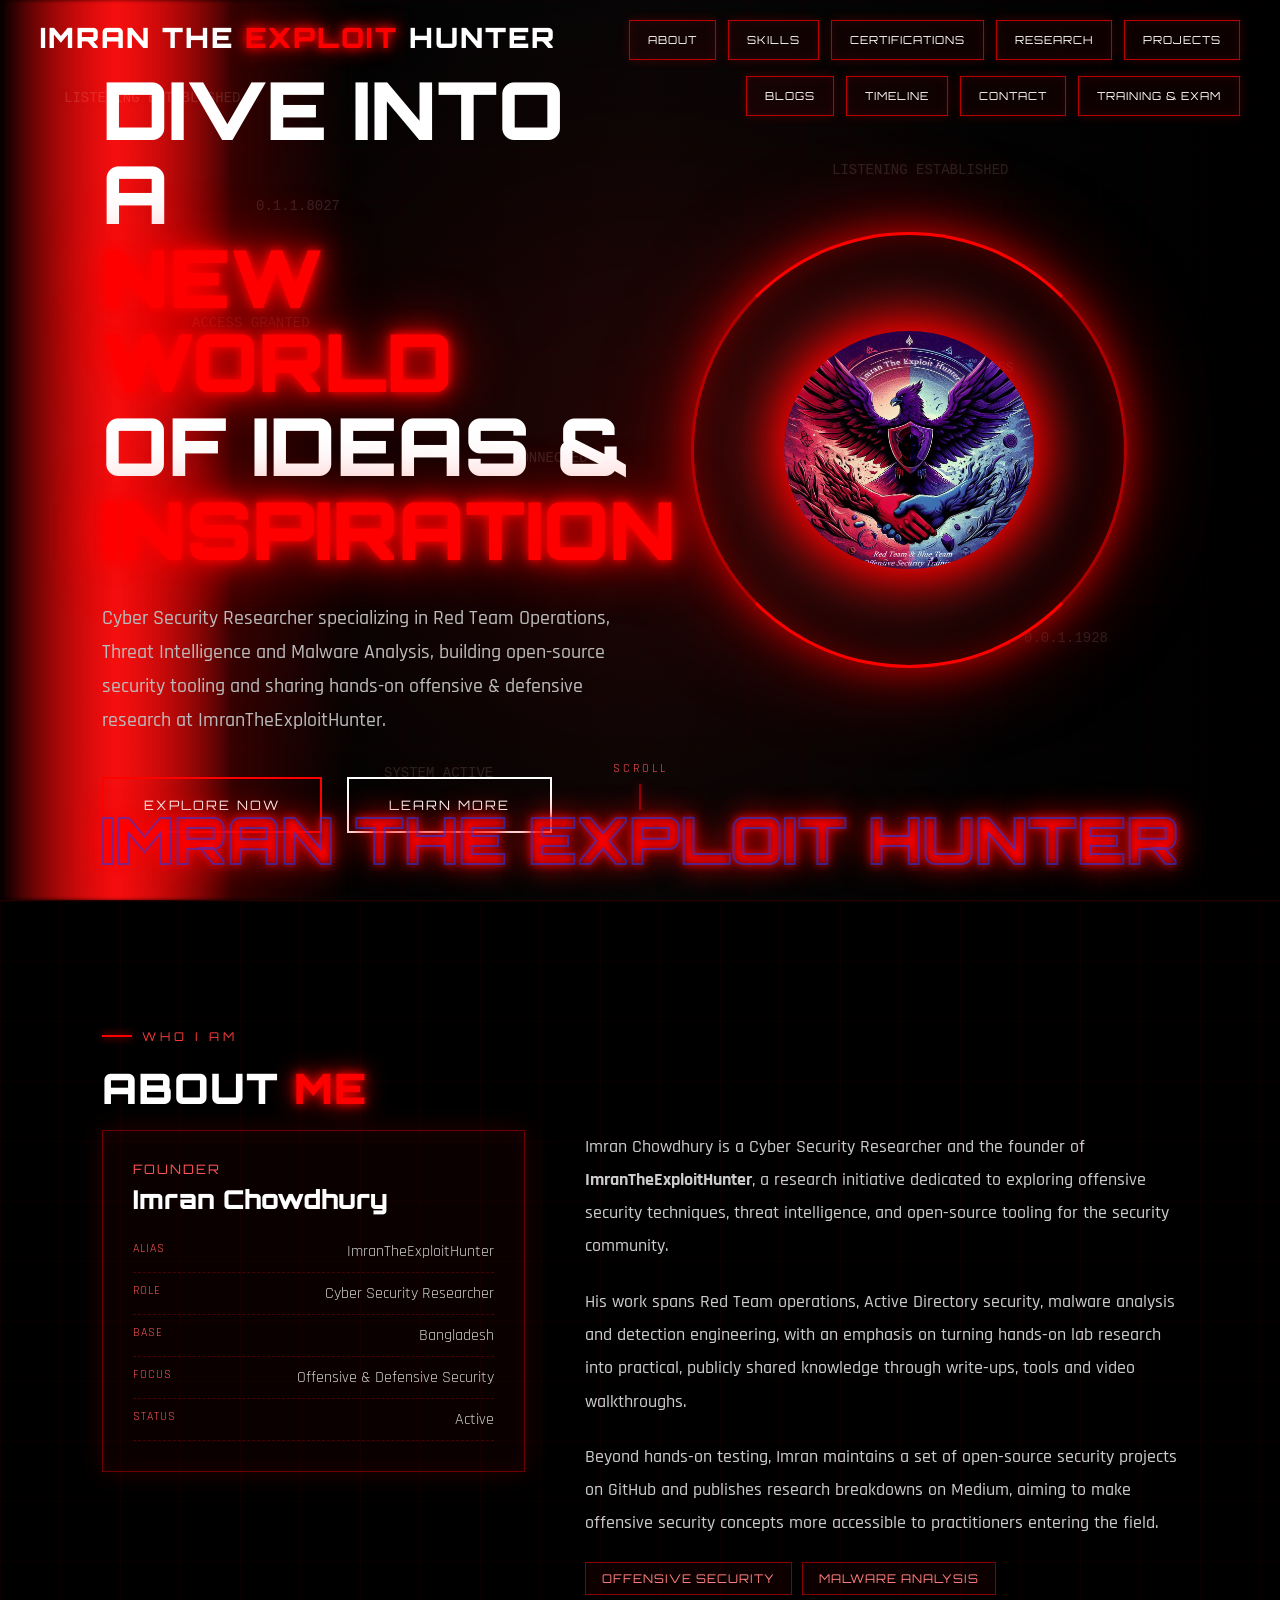
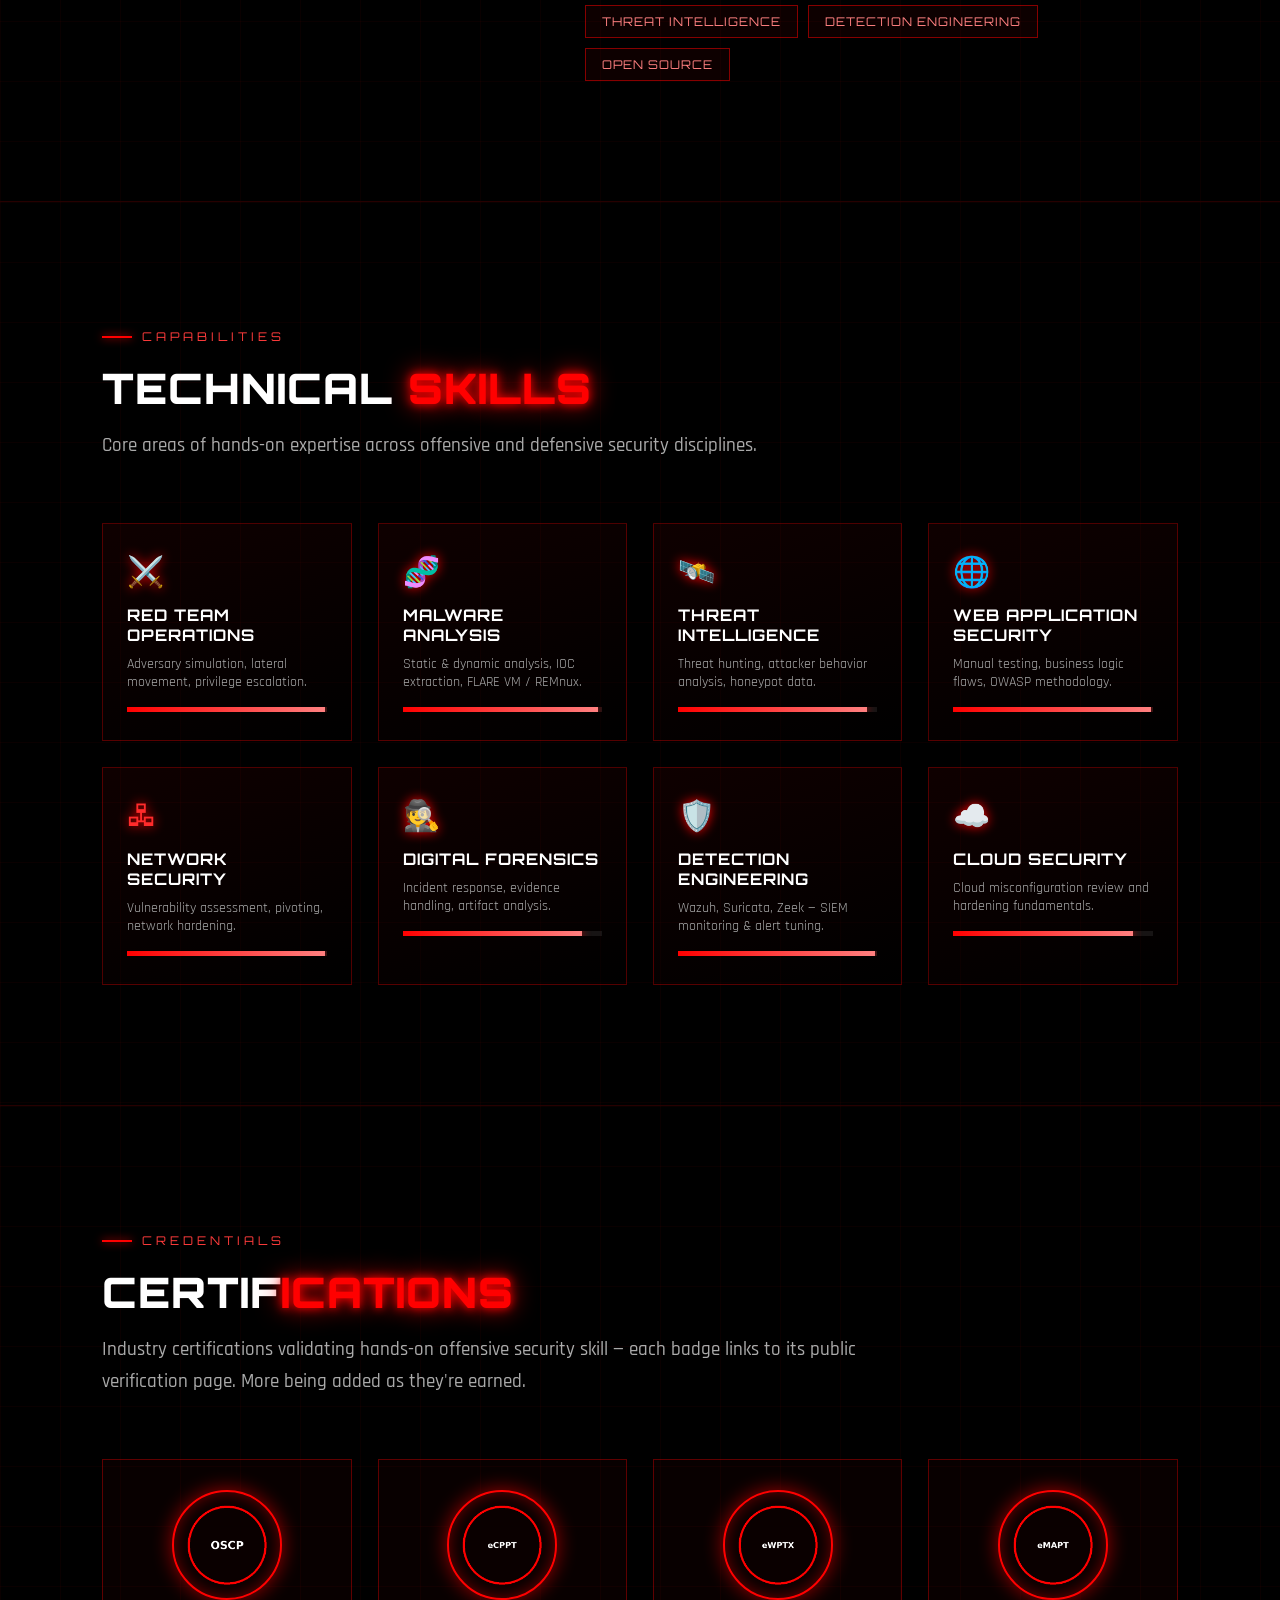
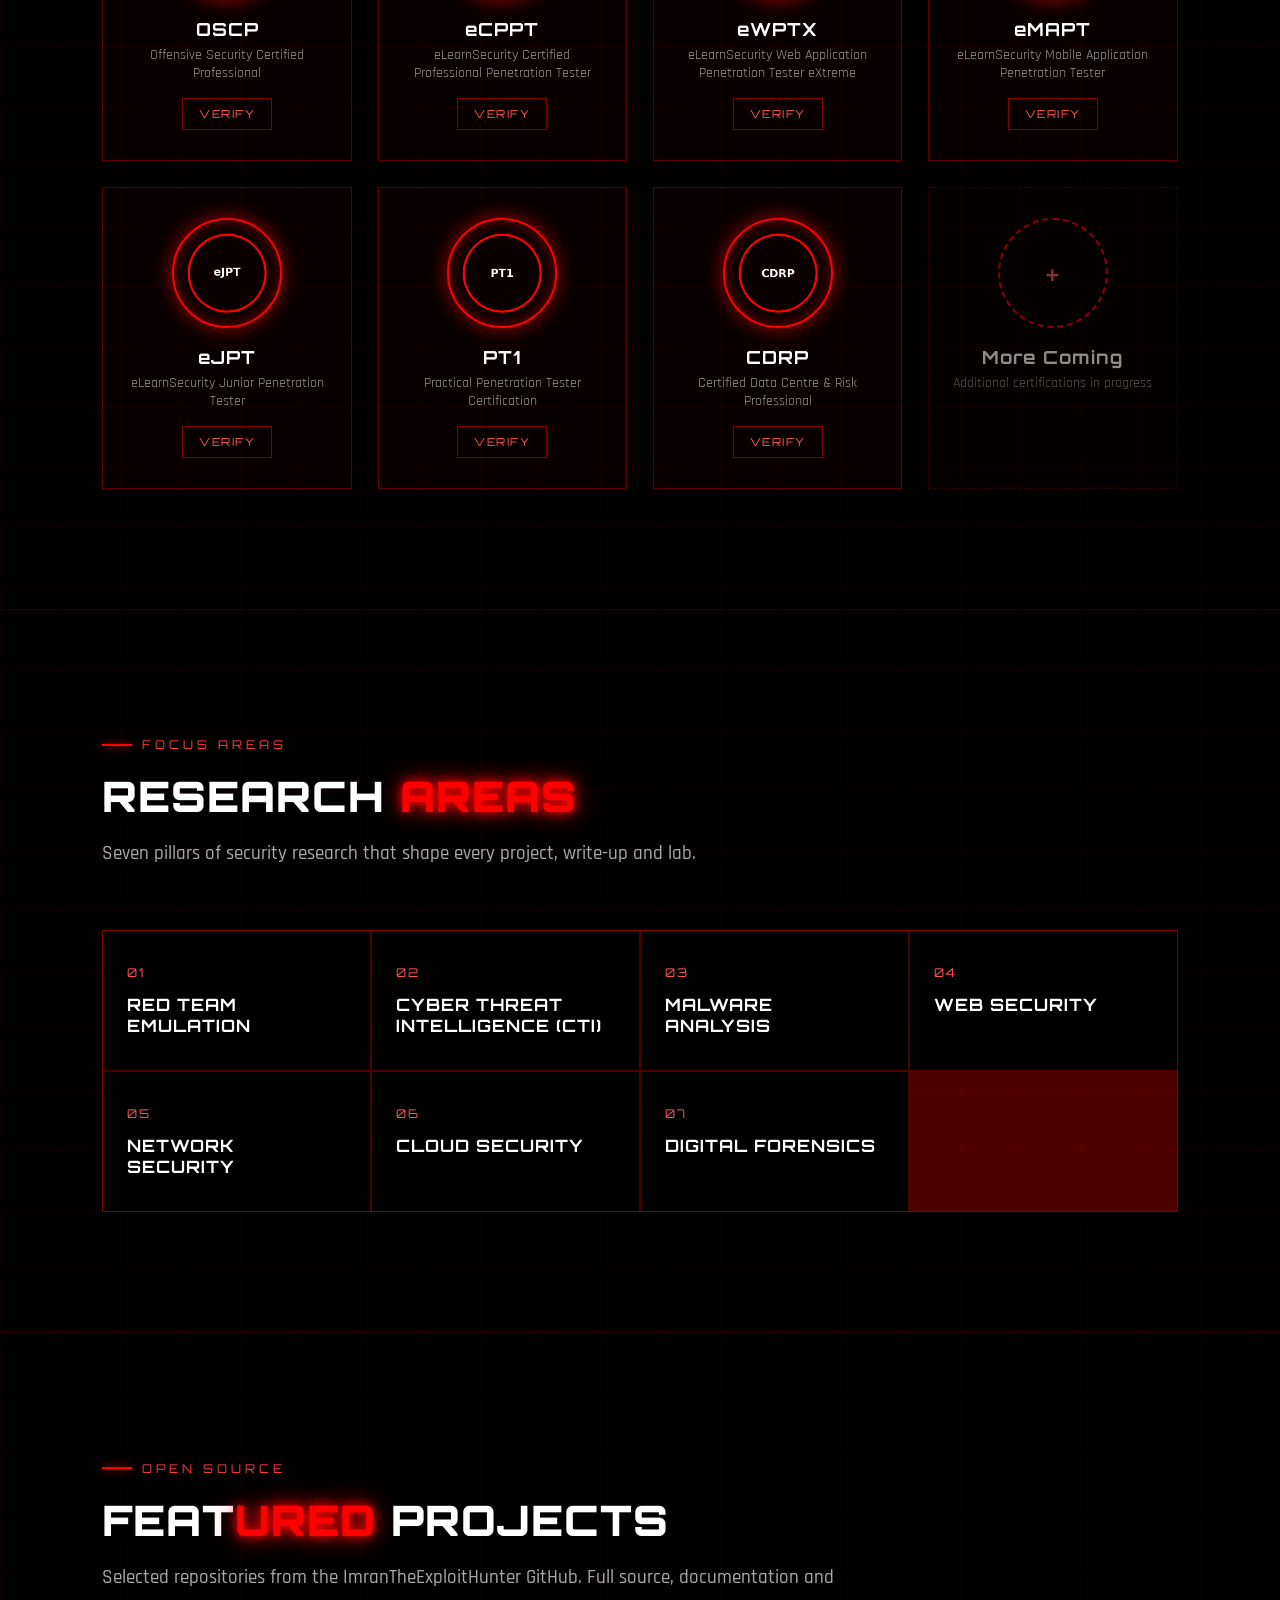
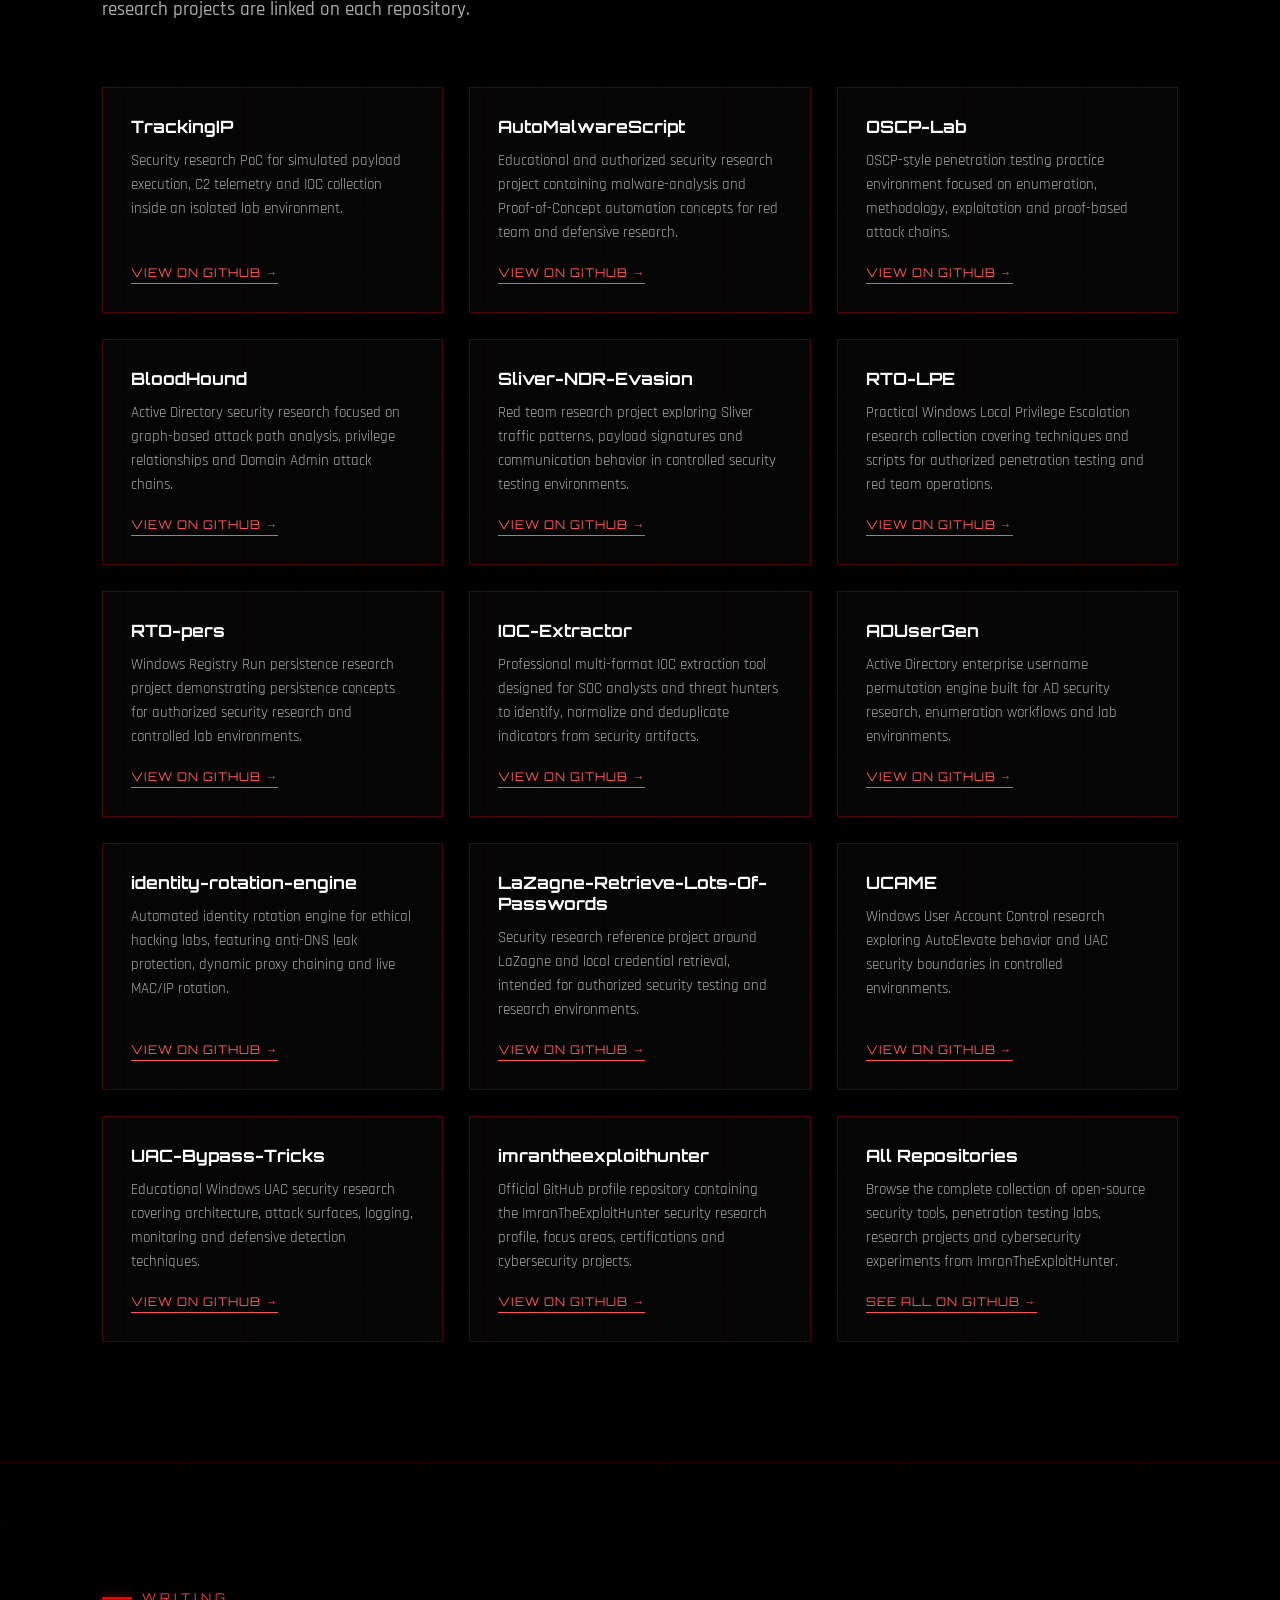
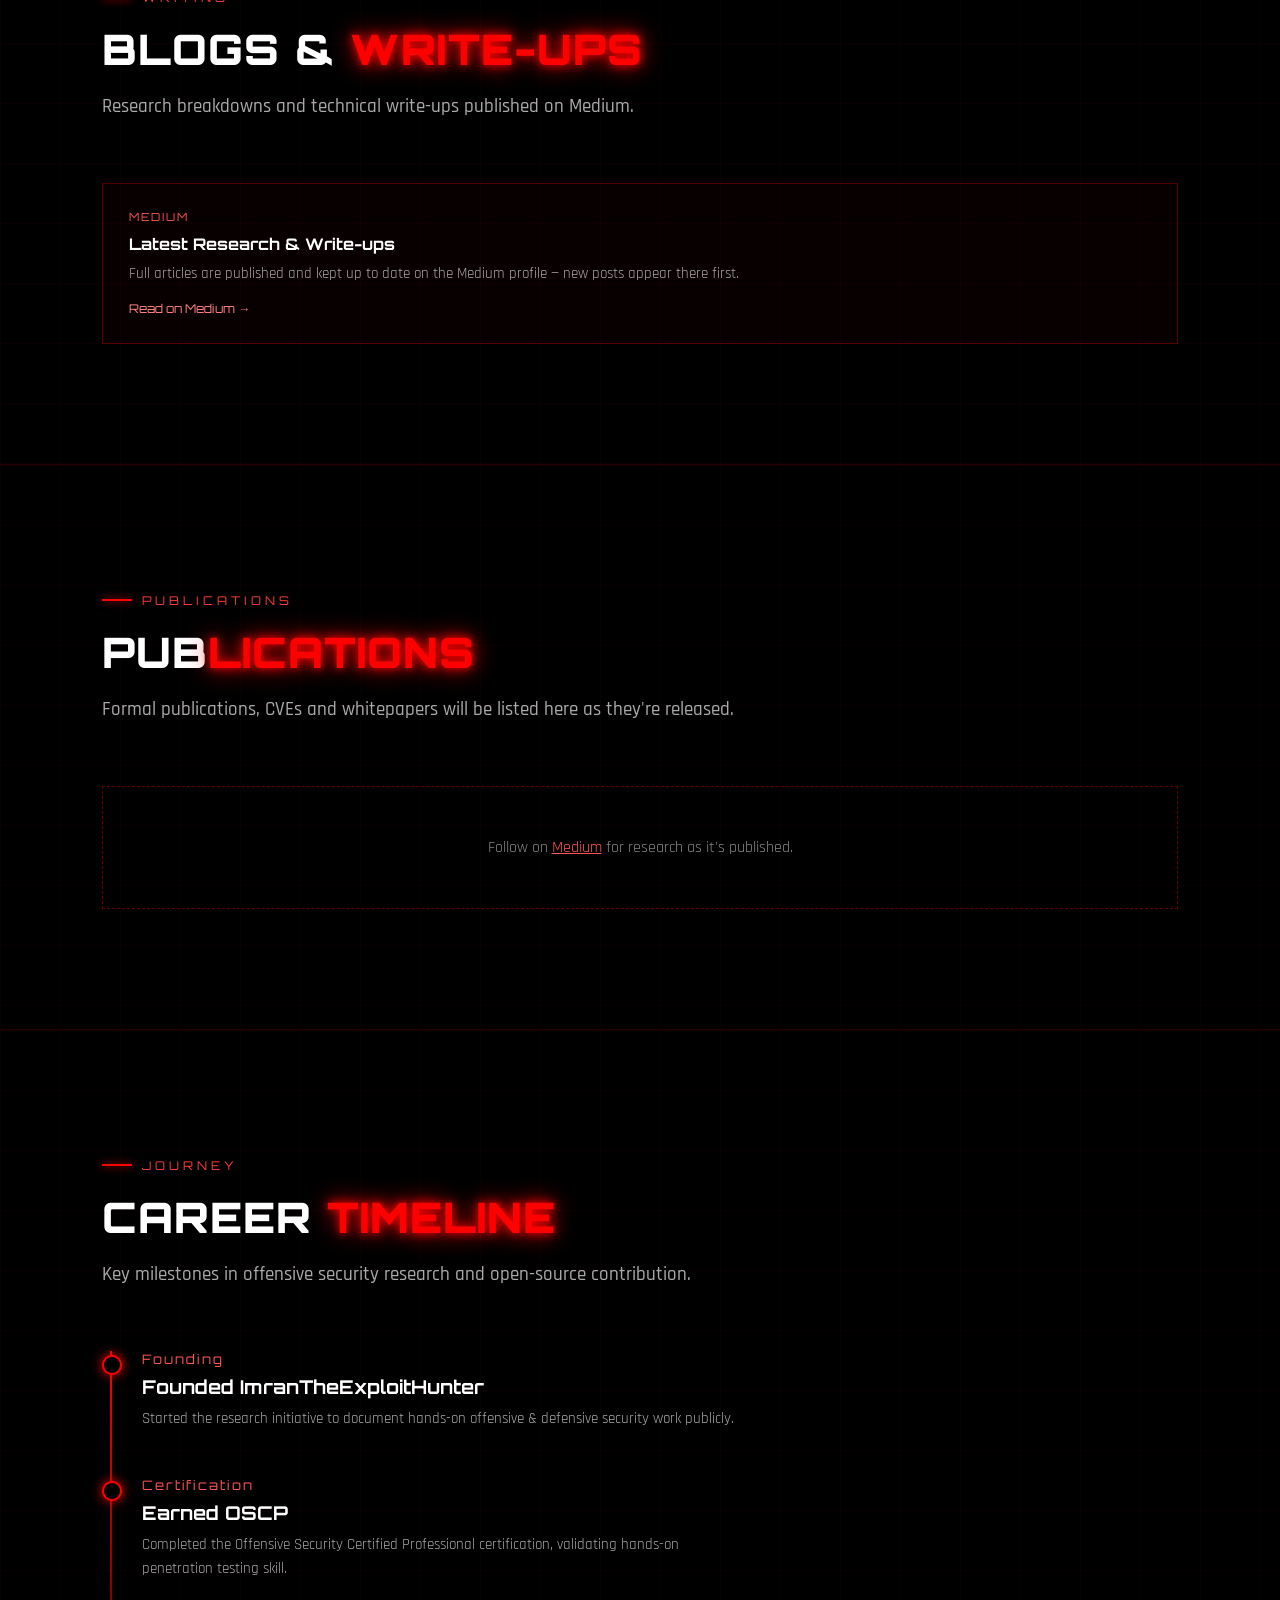
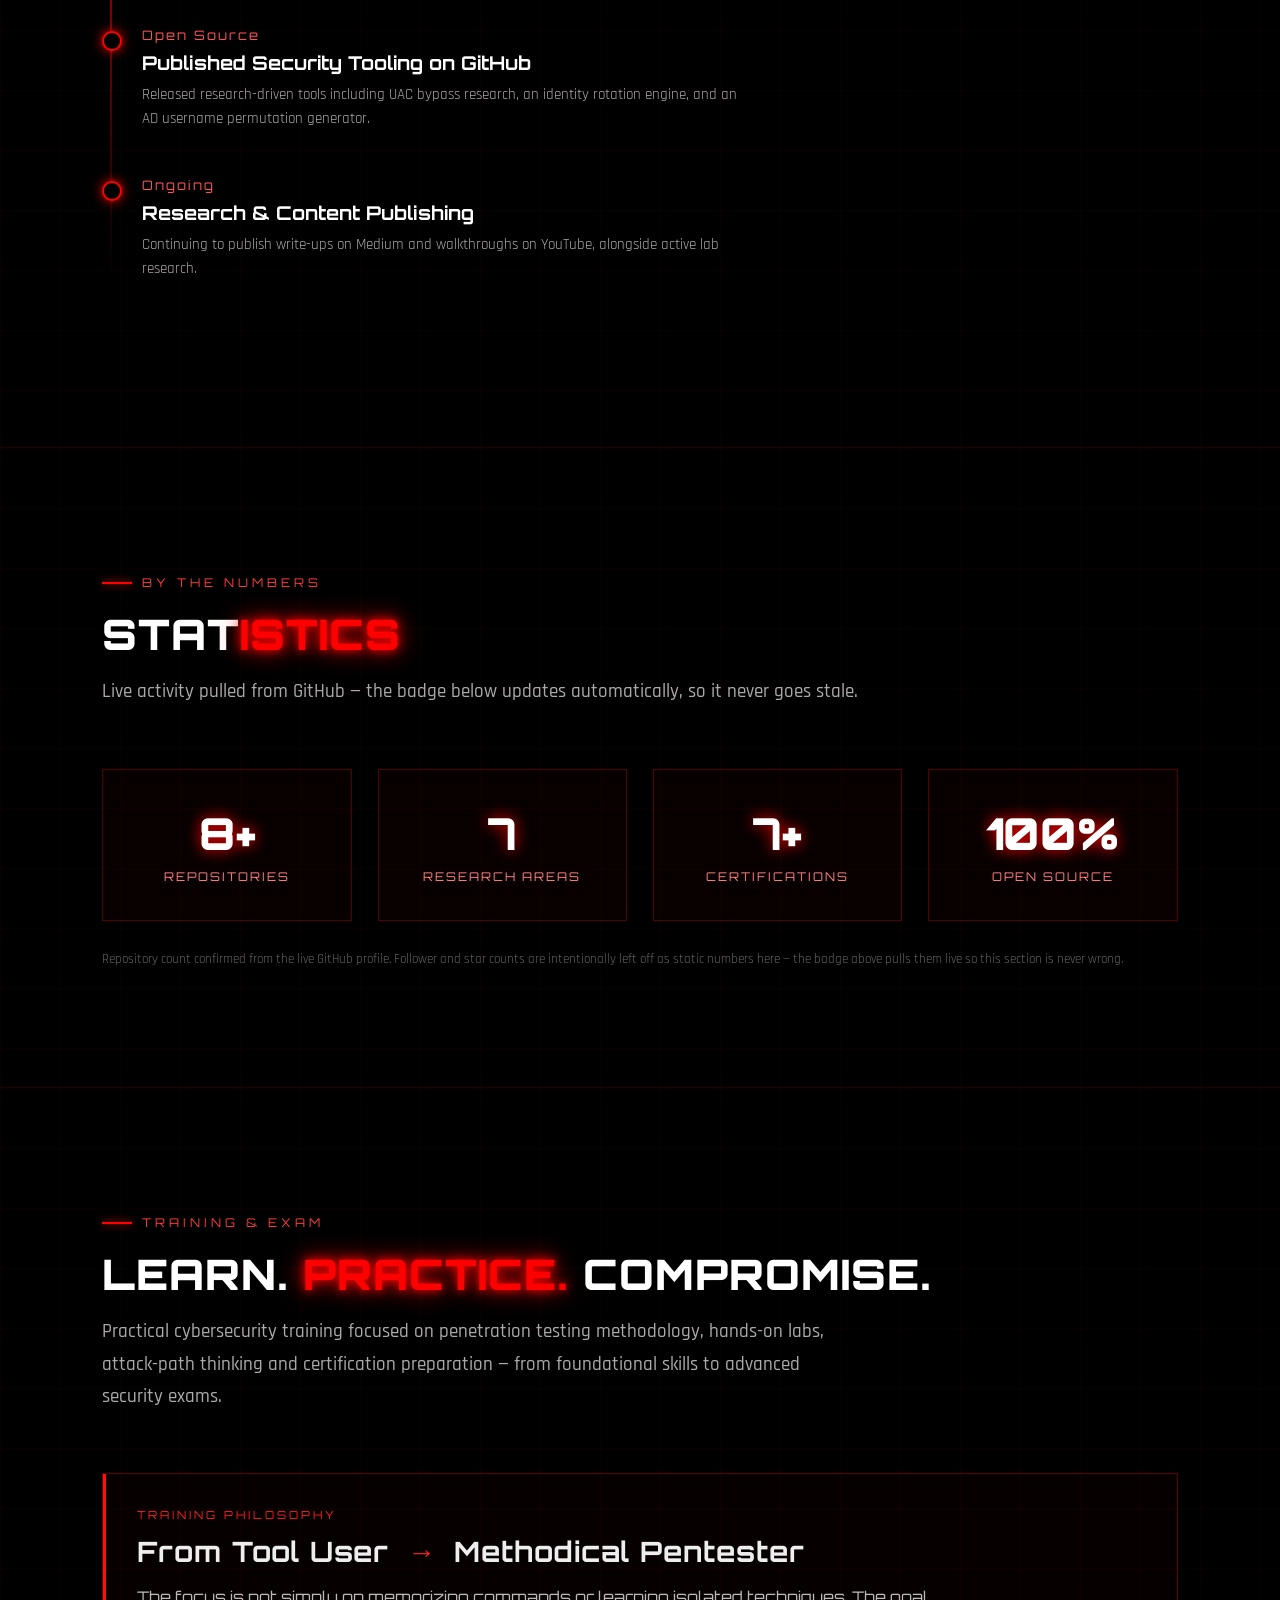
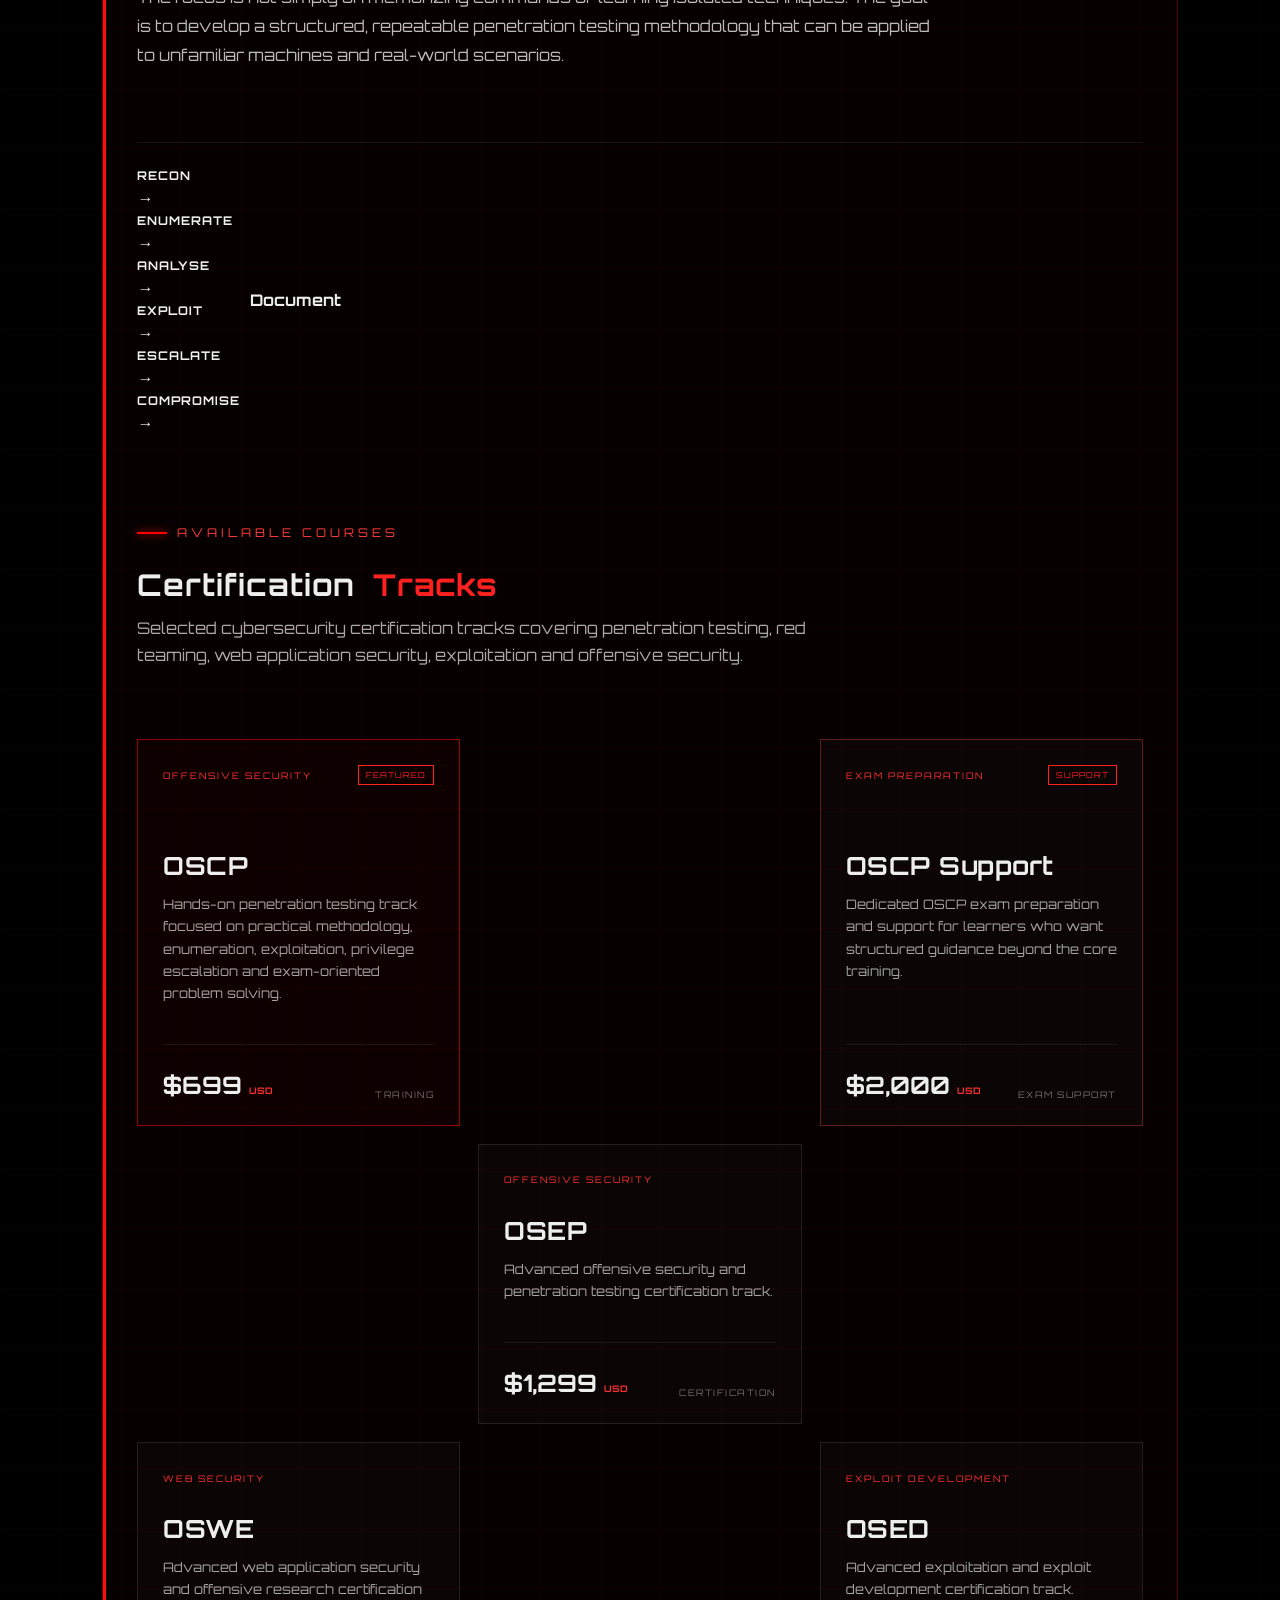
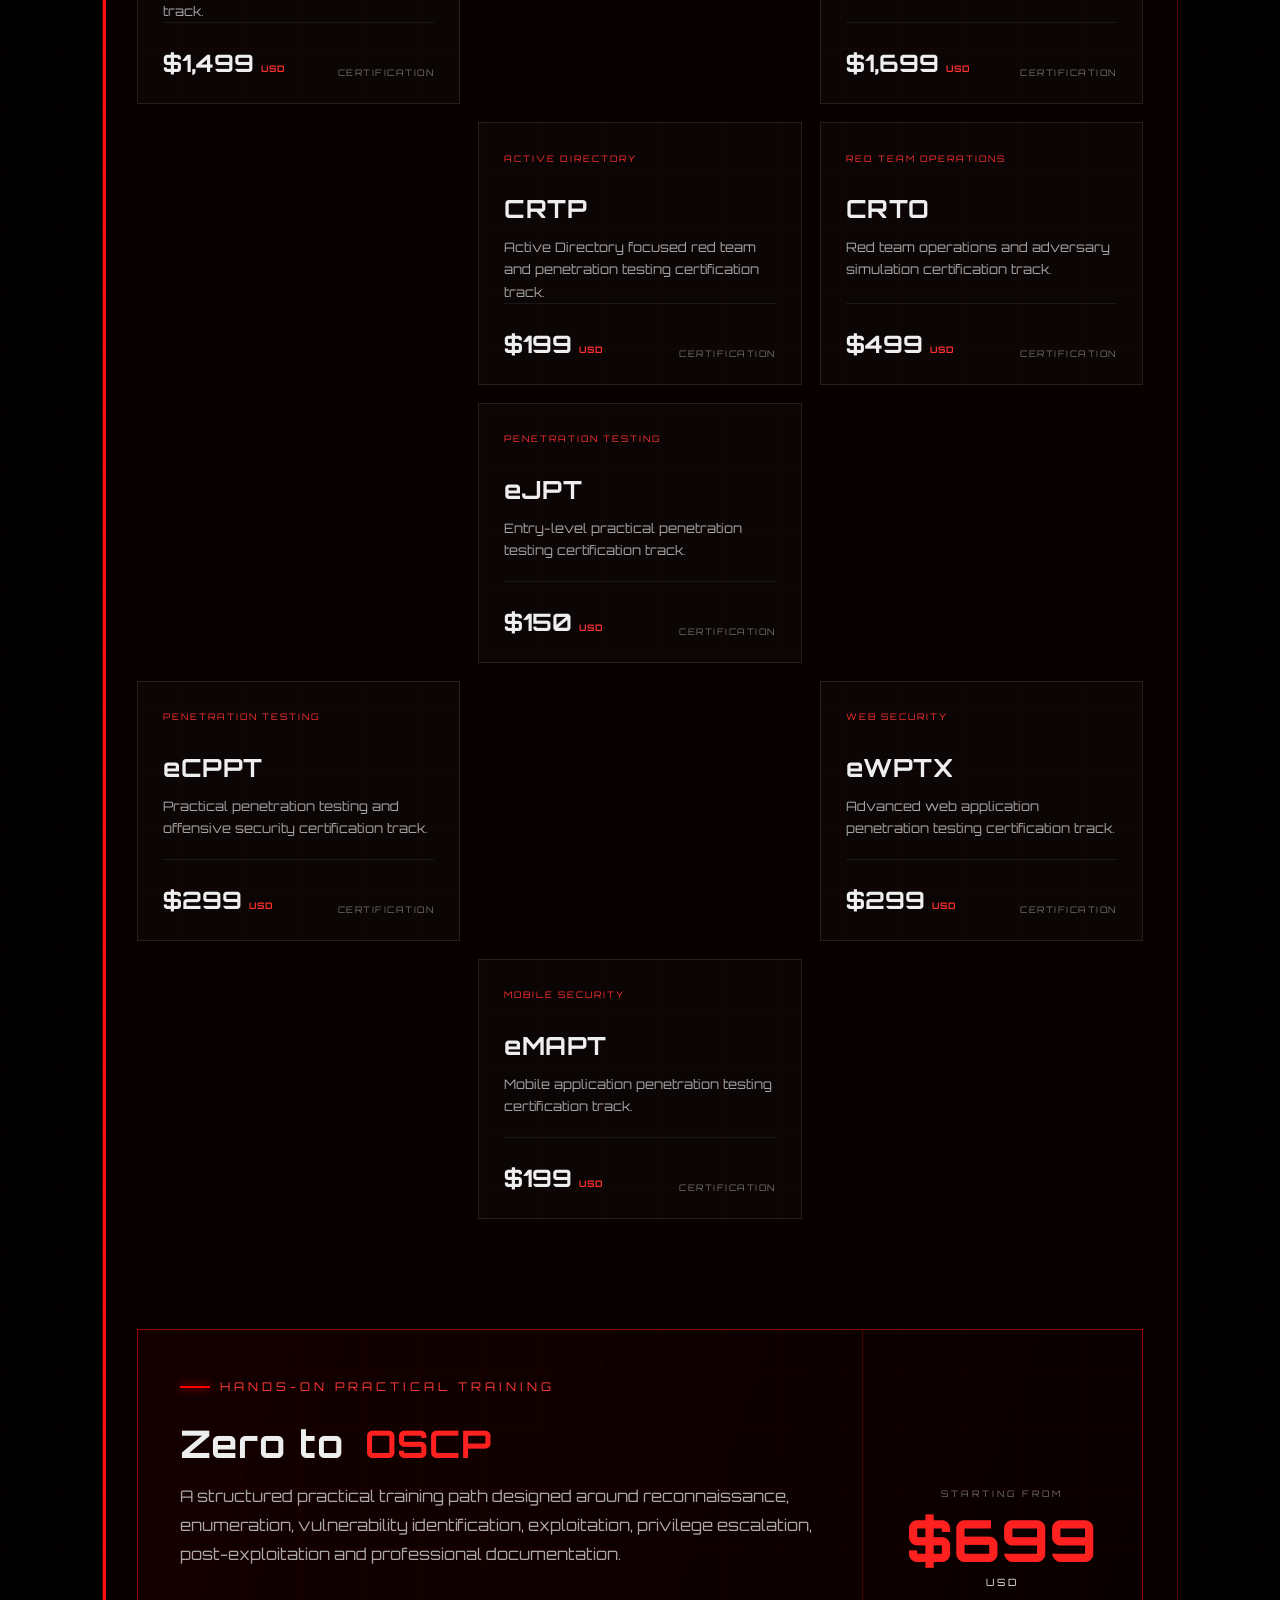
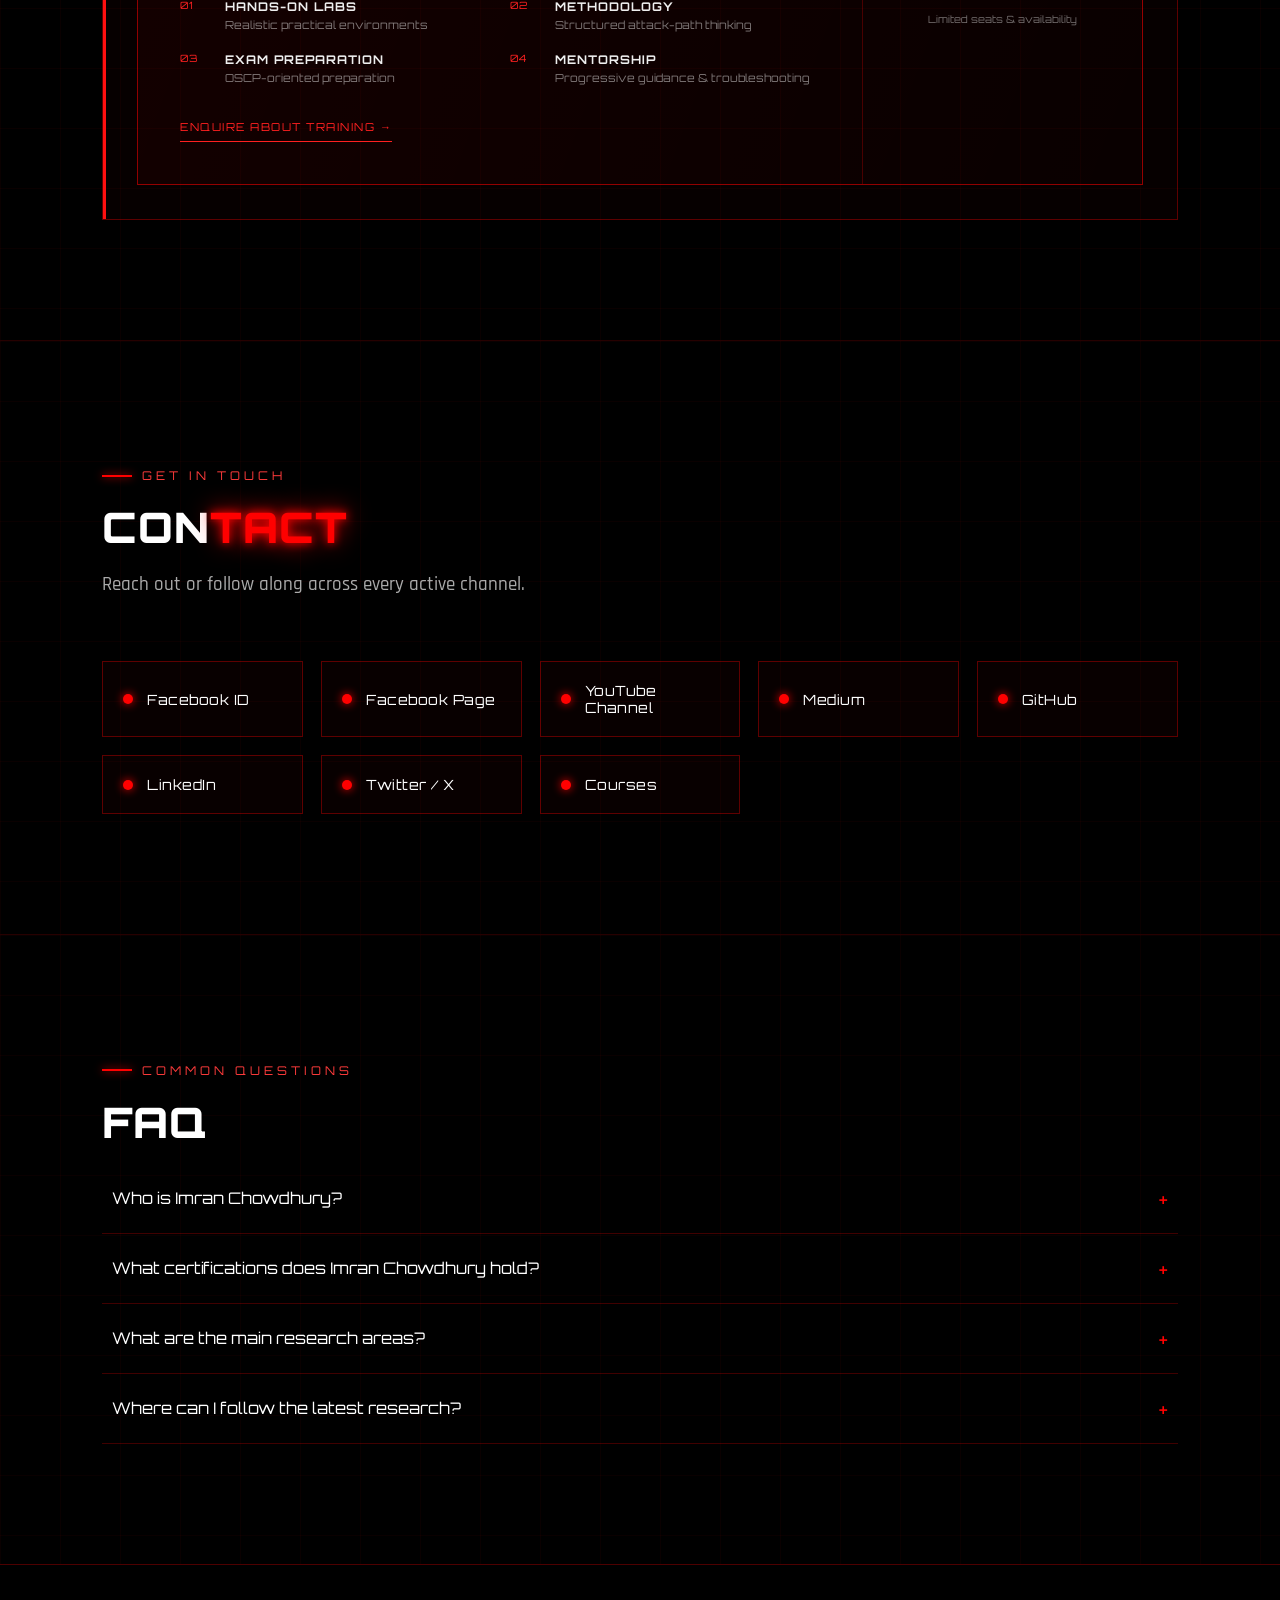
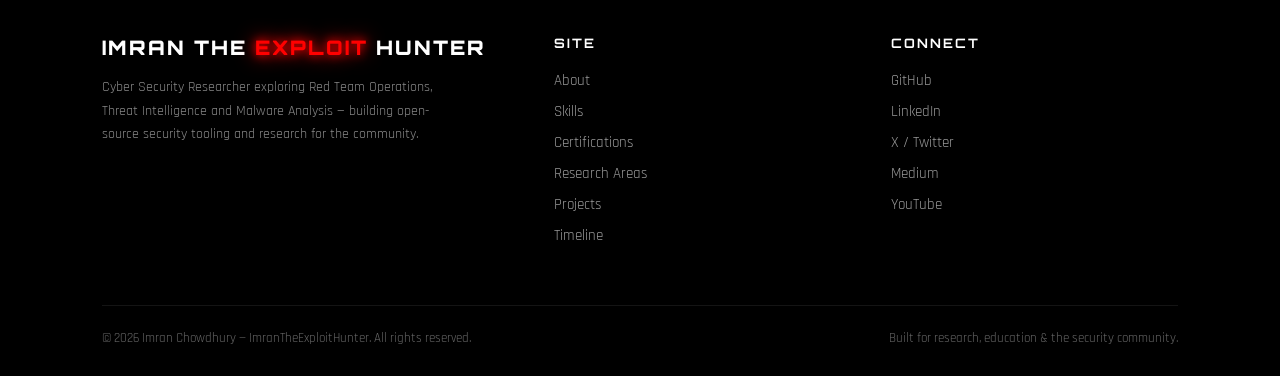
==== commit 1b433596: "index.html" ====
--- a/index.html
+++ b/index.html
@@ -927,59 +927,14 @@
                     isolated techniques. The goal is to develop a structured,
                     repeatable penetration testing methodology that can be
                     applied to unfamiliar machines and real-world scenarios.
-                </p>
-            </div>
+                </p> 
+            </div>
+            <br></br>
 
             <div class="trainingFlow">
 
                 <div class="flowStep">
-                    <span>01</span>
-                    <strong>Recon</strong>
-                </div>
-
-                <div class="flowArrow">→</div>
-
-                <div class="flowStep">
-                    <span>02</span>
-                    <strong>Enumerate</strong>
-                </div>
-
-                <div class="flowArrow">→</div>
-
-                <div class="flowStep">
-                    <span>03</span>
-                    <strong>Analyse</strong>
-                </div>
-
-                <div class="flowArrow">→</div>
-
-                <div class="flowStep">
-                    <span>04</span>
-                    <strong>Exploit</strong>
-                </div>
-
-                <div class="flowArrow">→</div>
-
-                <div class="flowStep">
-                    <span>05</span>
-                    <strong>Escalate</strong>
-                </div>
-
-                <div class="flowArrow">→</div>
-
-                <div class="flowStep">
-                    <span>06</span>
-                    <strong>Compromise</strong>
-                </div>
-
-                <div class="flowArrow">→</div>
-
-                <div class="flowStep">
-                    <span>07</span>
-                    <strong>Document</strong>
-                </div>
-
-            </div>
+                    <strong>Recon</strong>→<strong>Enumerate</strong>→<strong>Analyse</strong>→<strong>Exploit</strong>→<strong>Escalate</strong>→<strong>Compromise</strong>→</div><strong>Document</strong>
         </div>
 
 
@@ -1000,6 +955,7 @@
                 exploitation and offensive security.
             </p>
         </div>
+              <br></br>
 
 
         <div class="courseGrid">
@@ -1010,6 +966,7 @@
                     <span class="courseCategory">OFFENSIVE SECURITY</span>
                     <span class="courseBadge">FEATURED</span>
                 </div>
+                  <br></br>
 
                 <h3>OSCP</h3>
 
@@ -1018,12 +975,14 @@
                     methodology, enumeration, exploitation, privilege
                     escalation and exam-oriented problem solving.
                 </p>
+                  <br></br>
 
                 <div class="courseBottom">
                     <span class="coursePrice">$699 <small>USD</small></span>
                     <span class="courseType">Training</span>
                 </div>
             </div>
+              <br></br>
 
 
             <!-- OSCP Support -->
@@ -1032,20 +991,20 @@
                     <span class="courseCategory">EXAM PREPARATION</span>
                     <span class="courseBadge">SUPPORT</span>
                 </div>
-
+ <br></br>
                 <h3>OSCP Support</h3>
 
                 <p>
                     Dedicated OSCP exam preparation and support for learners
                     who want structured guidance beyond the core training.
                 </p>
-
+ <br></br>
                 <div class="courseBottom">
                     <span class="coursePrice">$2,000 <small>USD</small></span>
                     <span class="courseType">Exam Support</span>
                 </div>
             </div>
-
+ <br></br>
 
             <!-- OSEP -->
             <div class="courseCard reveal">
@@ -1059,13 +1018,13 @@
                     Advanced offensive security and penetration testing
                     certification track.
                 </p>
-
+ <br></br>
                 <div class="courseBottom">
                     <span class="coursePrice">$1,299 <small>USD</small></span>
                     <span class="courseType">Certification</span>
                 </div>
             </div>
-
+ <br></br>
 
             <!-- OSWE -->
             <div class="courseCard reveal">
@@ -1085,7 +1044,7 @@
                     <span class="courseType">Certification</span>
                 </div>
             </div>
-
+ <br></br>
 
             <!-- OSED -->
             <div class="courseCard reveal">
@@ -1106,7 +1065,7 @@
                 </div>
             </div>
 
-
+ <br></br>
             <!-- CRTP -->
             <div class="courseCard reveal">
                 <div class="courseTop">
@@ -1125,28 +1084,6 @@
                     <span class="courseType">Certification</span>
                 </div>
             </div>
-
-
-            <!-- CRTA -->
-            <div class="courseCard reveal">
-                <div class="courseTop">
-                    <span class="courseCategory">RED TEAM</span>
-                </div>
-
-                <h3>CRTA</h3>
-
-                <p>
-                    Practical red team and adversary simulation
-                    certification track.
-                </p>
-
-                <div class="courseBottom">
-                    <span class="coursePrice">$99 <small>USD</small></span>
-                    <span class="courseType">Certification</span>
-                </div>
-            </div>
-
-
             <!-- CRTO -->
             <div class="courseCard reveal">
                 <div class="courseTop">
@@ -1165,8 +1102,7 @@
                     <span class="courseType">Certification</span>
                 </div>
             </div>
-
-
+ <br></br>
             <!-- eJPT -->
             <div class="courseCard reveal">
                 <div class="courseTop">
@@ -1186,7 +1122,7 @@
                 </div>
             </div>
 
-
+ <br></br>
             <!-- eCPPT -->
             <div class="courseCard reveal">
                 <div class="courseTop">
@@ -1205,7 +1141,7 @@
                     <span class="courseType">Certification</span>
                 </div>
             </div>
-
+ <br></br>
 
             <!-- eWPTX -->
             <div class="courseCard reveal">
@@ -1226,7 +1162,7 @@
                 </div>
             </div>
 
-
+ <br></br>
             <!-- eMAPT -->
             <div class="courseCard reveal">
                 <div class="courseTop">
@@ -1247,7 +1183,7 @@
             </div>
 
         </div>
-
+ <br></br>
 
         <!-- ====================================================
              OSCP TRAINING HIGHLIGHT
--- a/style.css
+++ b/style.css
@@ -1396,3 +1396,386 @@
     outline:2px solid #ff5555;
     outline-offset:3px;
 }
+/* ============================================================
+   TRAINING & EXAM
+============================================================ */
+
+.trainingIntro {
+    border: 1px solid rgba(255, 0, 0, 0.35);
+    background: rgba(255, 0, 0, 0.025);
+    padding: 34px;
+    margin-top: 50px;
+    position: relative;
+    overflow: hidden;
+}
+
+.trainingIntro::before {
+    content: "";
+    position: absolute;
+    left: 0;
+    top: 0;
+    width: 3px;
+    height: 100%;
+    background: #ff1010;
+}
+
+.trainingIntroMain {
+    max-width: 850px;
+}
+
+.trainingLabel {
+    color: #ff2020;
+    font-size: 11px;
+    letter-spacing: 3px;
+    text-transform: uppercase;
+    margin-bottom: 12px;
+}
+
+.trainingIntro h3 {
+    font-size: 28px;
+    margin: 0 0 14px;
+    letter-spacing: 1px;
+}
+
+.trainingIntro h3 span {
+    color: #ff2020;
+    margin: 0 8px;
+}
+
+.trainingIntro p {
+    max-width: 800px;
+    line-height: 1.8;
+    opacity: .78;
+}
+
+
+/* Training Flow */
+
+.trainingFlow {
+    display: flex;
+    align-items: center;
+    flex-wrap: wrap;
+    gap: 10px;
+    margin-top: 32px;
+    padding-top: 25px;
+    border-top: 1px solid rgba(255,255,255,.08);
+}
+
+.flowStep {
+    display: flex;
+    flex-direction: column;
+    gap: 5px;
+    min-width: 75px;
+}
+
+.flowStep span {
+    font-size: 10px;
+    color: #ff2020;
+    letter-spacing: 2px;
+}
+
+.flowStep strong {
+    font-size: 12px;
+    text-transform: uppercase;
+    letter-spacing: 1px;
+}
+
+.flowArrow {
+    color: #ff2020;
+    font-size: 18px;
+    opacity: .7;
+}
+
+
+/* Course Header */
+
+.trainingHeader {
+    margin-top: 85px;
+    margin-bottom: 30px;
+}
+
+.trainingHeader h3 {
+    font-size: 30px;
+    margin: 8px 0 12px;
+}
+
+.trainingHeader h3 span {
+    color: #ff2020;
+}
+
+.trainingHeader p {
+    max-width: 700px;
+    opacity: .7;
+    line-height: 1.7;
+}
+
+
+/* Course Grid */
+
+.courseGrid {
+    display: grid;
+    grid-template-columns: repeat(3, 1fr);
+    gap: 18px;
+}
+
+.courseCard {
+    min-height: 260px;
+    border: 1px solid rgba(255, 255, 255, .10);
+    background: rgba(255, 255, 255, .018);
+    padding: 25px;
+    display: flex;
+    flex-direction: column;
+    transition: .25s ease;
+    position: relative;
+}
+
+.courseCard:hover {
+    border-color: rgba(255, 0, 0, .55);
+    transform: translateY(-4px);
+}
+
+.courseCard.featured {
+    border-color: rgba(255, 0, 0, .55);
+    background: rgba(255, 0, 0, .035);
+}
+
+.courseCard.exam {
+    border-color: rgba(255, 70, 70, .35);
+}
+
+.courseTop {
+    display: flex;
+    justify-content: space-between;
+    align-items: center;
+    min-height: 20px;
+}
+
+.courseCategory {
+    color: #ff3030;
+    font-size: 9px;
+    letter-spacing: 2px;
+    text-transform: uppercase;
+}
+
+.courseBadge {
+    border: 1px solid #ff2020;
+    color: #ff2020;
+    padding: 4px 7px;
+    font-size: 8px;
+    letter-spacing: 1px;
+}
+
+.courseCard h3 {
+    font-size: 25px;
+    margin: 25px 0 12px;
+    letter-spacing: .5px;
+}
+
+.courseCard p {
+    font-size: 13px;
+    line-height: 1.7;
+    opacity: .68;
+    margin: 0;
+}
+
+.courseBottom {
+    margin-top: auto;
+    padding-top: 25px;
+    display: flex;
+    justify-content: space-between;
+    align-items: end;
+    border-top: 1px solid rgba(255,255,255,.07);
+}
+
+.coursePrice {
+    font-size: 24px;
+    font-weight: 700;
+}
+
+.coursePrice small {
+    font-size: 9px;
+    color: #ff3030;
+    letter-spacing: 1px;
+}
+
+.courseType {
+    font-size: 9px;
+    text-transform: uppercase;
+    letter-spacing: 1.5px;
+    opacity: .45;
+}
+
+
+/* OSCP Highlight */
+
+.oscpHighlight {
+    margin-top: 70px;
+    border: 1px solid rgba(255, 0, 0, .55);
+    display: grid;
+    grid-template-columns: 1fr 280px;
+    background:
+        linear-gradient(
+            110deg,
+            rgba(255, 0, 0, .055),
+            rgba(255, 0, 0, .01)
+        );
+}
+
+.oscpHighlightContent {
+    padding: 42px;
+}
+
+.oscpHighlight h3 {
+    font-size: 38px;
+    margin: 8px 0 15px;
+}
+
+.oscpHighlight h3 span {
+    color: #ff2020;
+}
+
+.oscpHighlightContent > p {
+    max-width: 750px;
+    line-height: 1.8;
+    opacity: .7;
+}
+
+.oscpFeatures {
+    display: grid;
+    grid-template-columns: repeat(2, 1fr);
+    gap: 20px;
+    margin-top: 30px;
+}
+
+.oscpFeatures div {
+    display: grid;
+    grid-template-columns: 35px 1fr;
+    column-gap: 10px;
+}
+
+.oscpFeatures span {
+    grid-row: span 2;
+    color: #ff2020;
+    font-size: 10px;
+    letter-spacing: 1px;
+}
+
+.oscpFeatures strong {
+    font-size: 12px;
+    text-transform: uppercase;
+    letter-spacing: 1px;
+}
+
+.oscpFeatures small {
+    font-size: 11px;
+    opacity: .5;
+    margin-top: 4px;
+}
+
+.trainingCTA {
+    display: inline-block;
+    margin-top: 35px;
+    color: #ff2020;
+    text-decoration: none;
+    font-size: 11px;
+    letter-spacing: 1.5px;
+    text-transform: uppercase;
+    border-bottom: 1px solid #ff2020;
+    padding-bottom: 7px;
+}
+
+.oscpSide {
+    border-left: 1px solid rgba(255, 0, 0, .25);
+    display: flex;
+    flex-direction: column;
+    align-items: center;
+    justify-content: center;
+    text-align: center;
+    padding: 30px;
+}
+
+.oscpPriceLabel {
+    font-size: 9px;
+    letter-spacing: 3px;
+    text-transform: uppercase;
+    opacity: .45;
+}
+
+.oscpPrice {
+    font-size: 58px;
+    font-weight: 800;
+    color: #ff2020;
+    line-height: 1;
+    margin-top: 12px;
+}
+
+.oscpPriceCurrency {
+    font-size: 10px;
+    letter-spacing: 3px;
+    margin-top: 7px;
+}
+
+.oscpNote {
+    margin-top: 25px;
+    font-size: 10px;
+    opacity: .45;
+}
+
+
+/* ============================================================
+   RESPONSIVE
+============================================================ */
+
+@media (max-width: 1000px) {
+
+    .courseGrid {
+        grid-template-columns: repeat(2, 1fr);
+    }
+
+    .oscpHighlight {
+        grid-template-columns: 1fr;
+    }
+
+    .oscpSide {
+        border-left: 0;
+        border-top: 1px solid rgba(255, 0, 0, .25);
+        padding: 35px;
+    }
+}
+
+
+@media (max-width: 650px) {
+
+    .trainingIntro {
+        padding: 25px;
+    }
+
+    .trainingFlow {
+        display: grid;
+        grid-template-columns: 1fr 1fr;
+    }
+
+    .flowArrow {
+        display: none;
+    }
+
+    .courseGrid {
+        grid-template-columns: 1fr;
+    }
+
+    .oscpHighlightContent {
+        padding: 28px;
+    }
+
+    .oscpHighlight h3 {
+        font-size: 30px;
+    }
+
+    .oscpFeatures {
+        grid-template-columns: 1fr;
+    }
+
+    .oscpPrice {
+        font-size: 48px;
+    }
+}
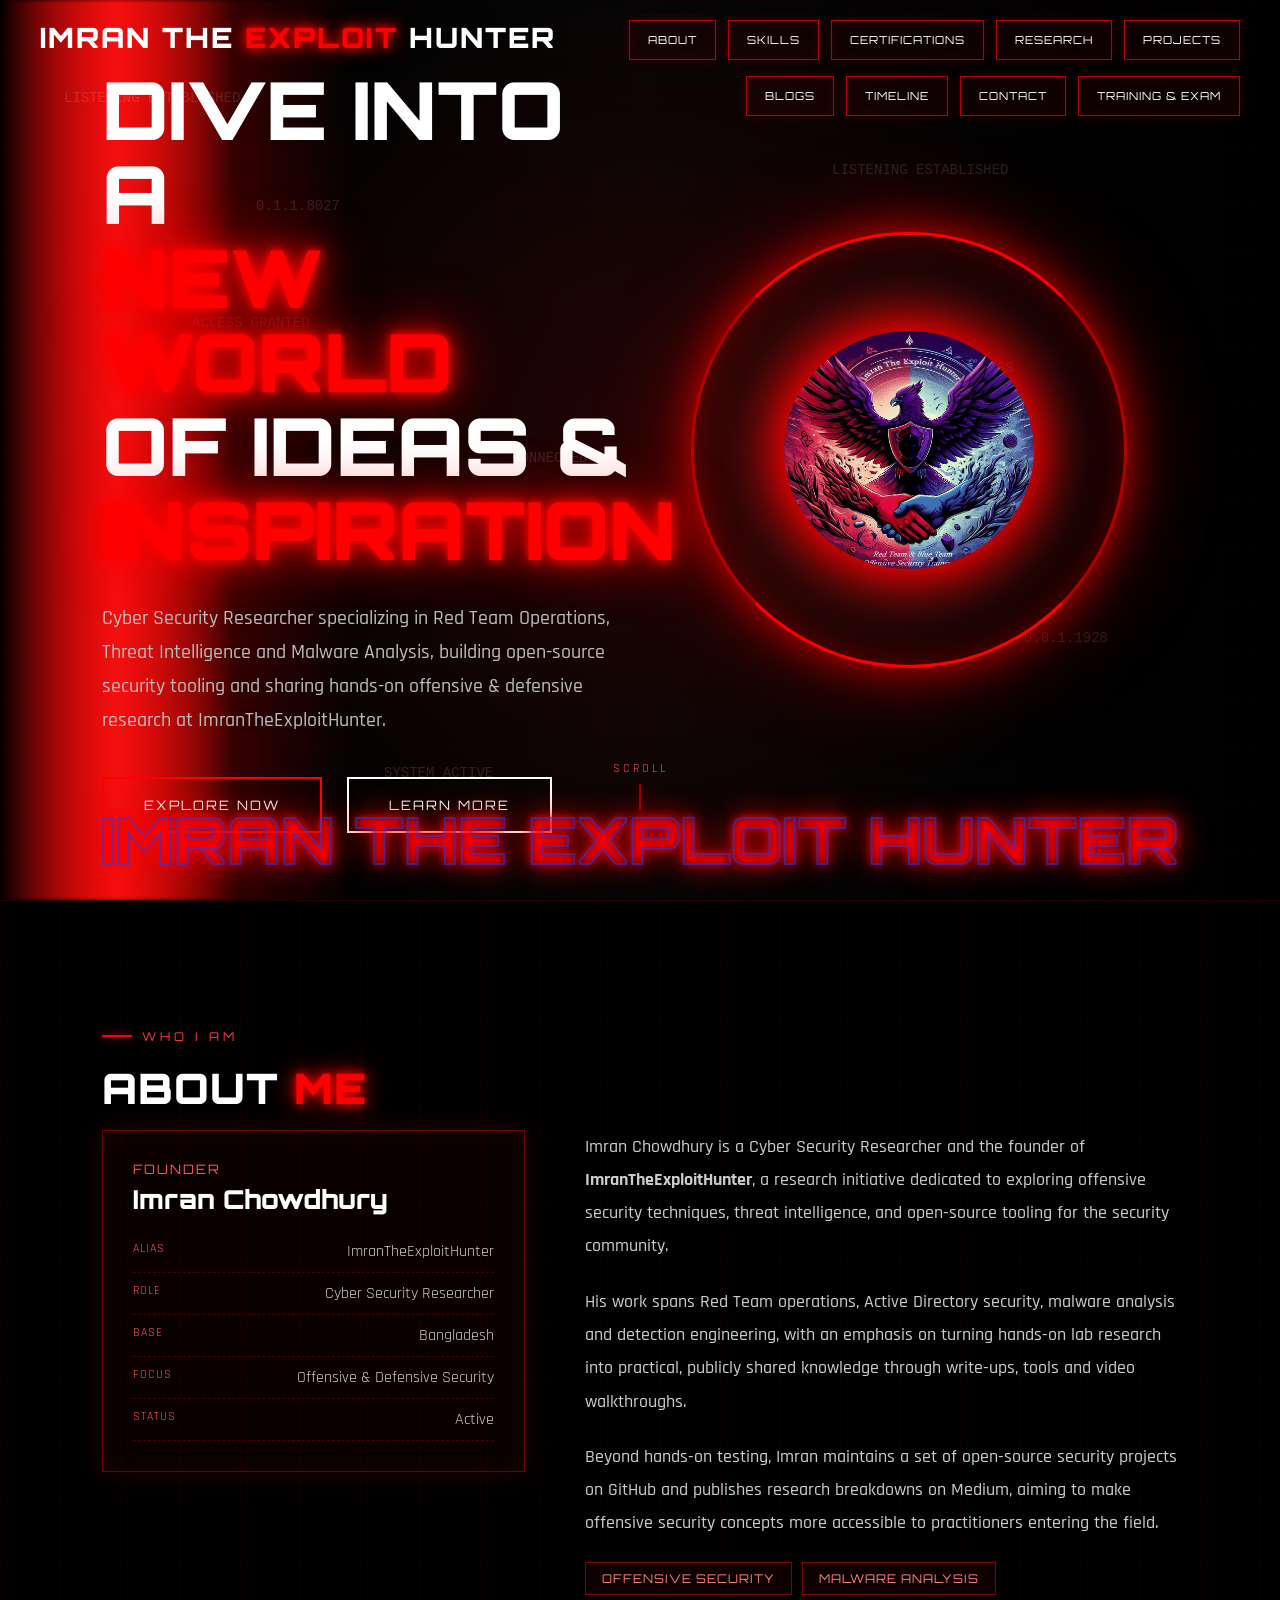
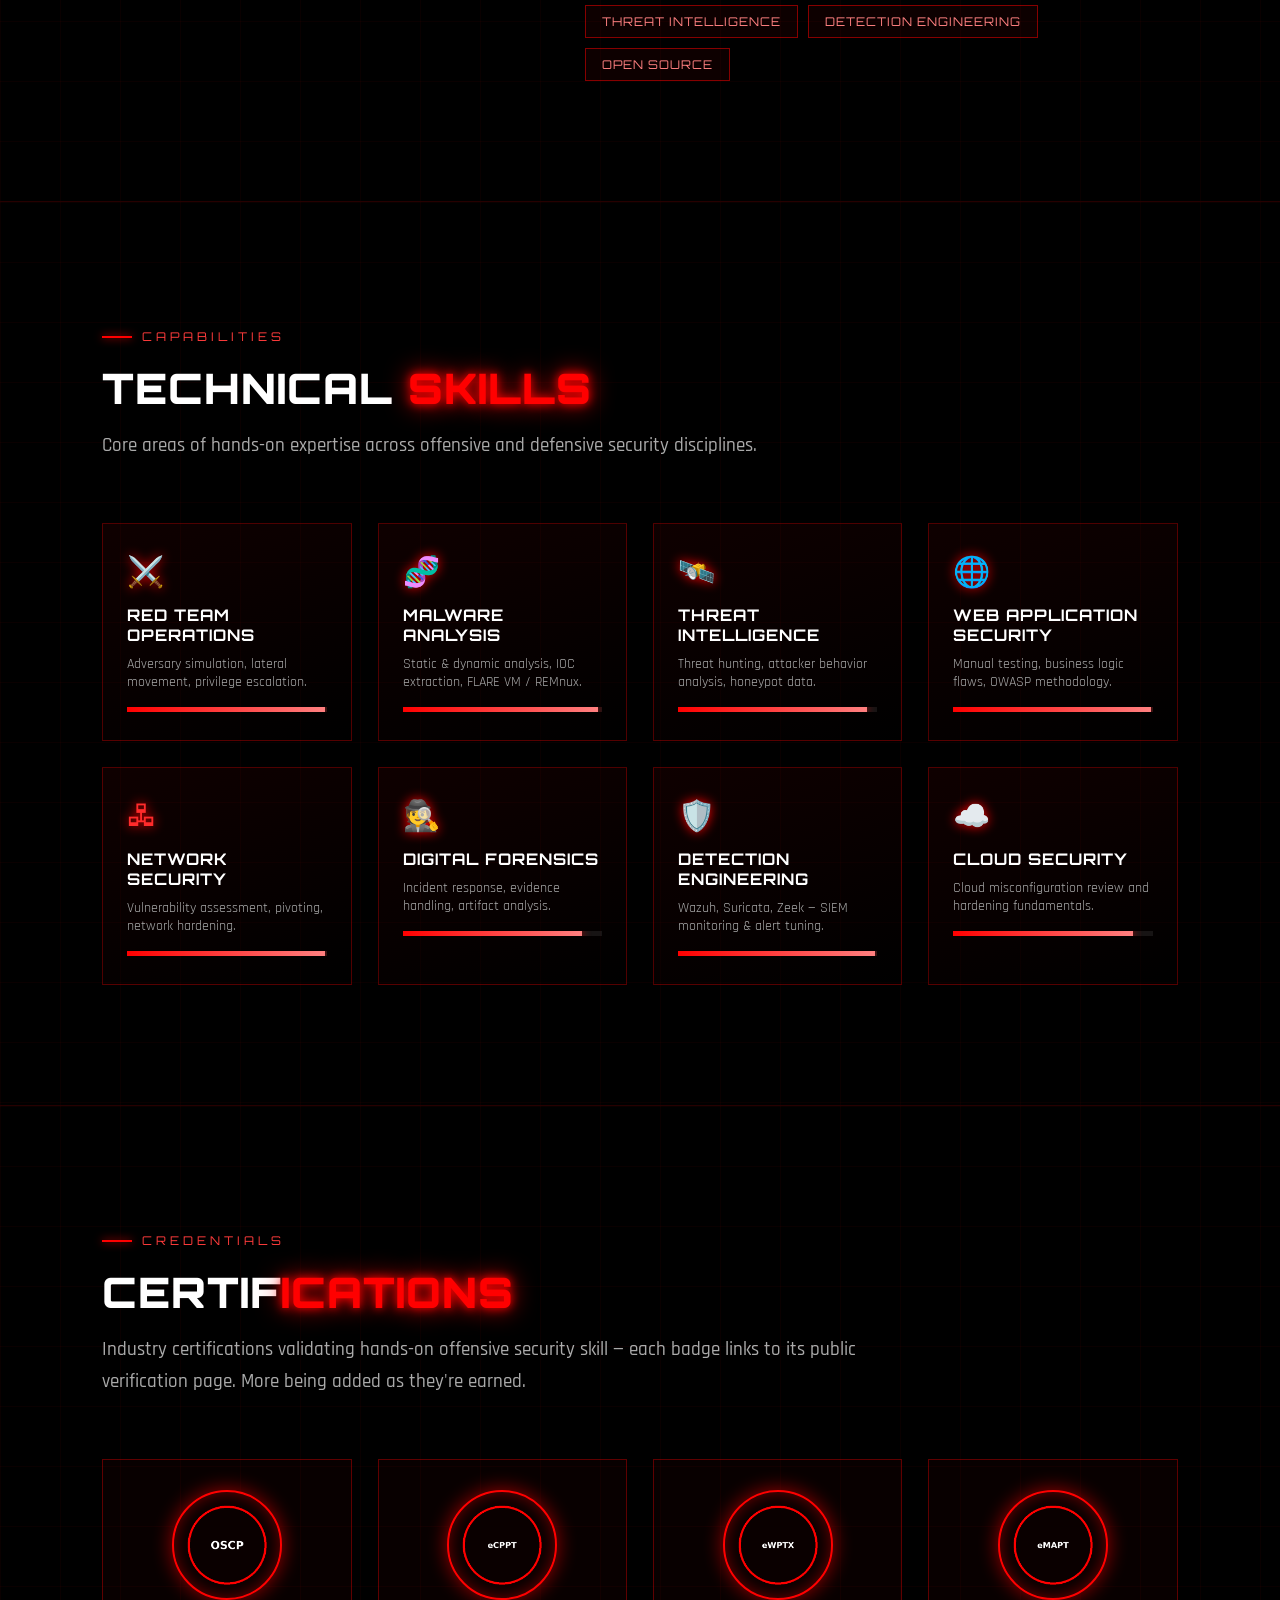
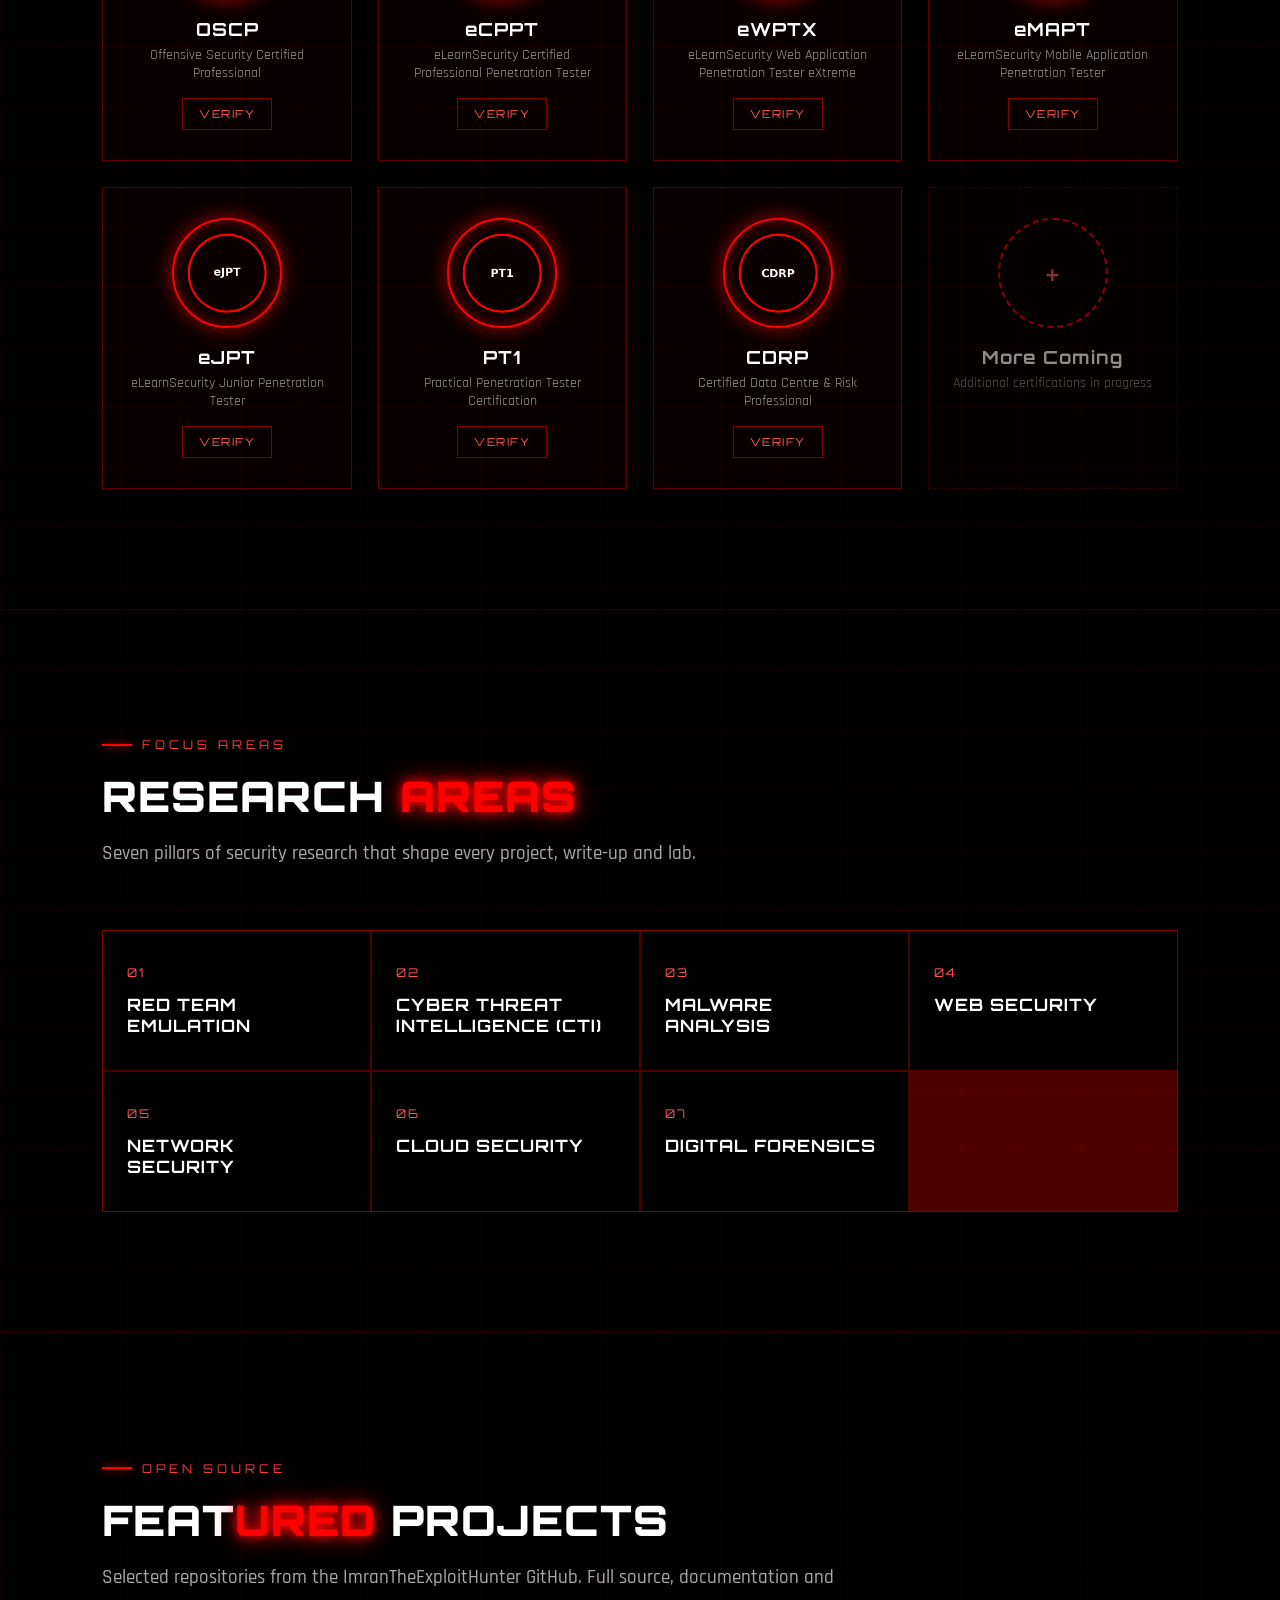
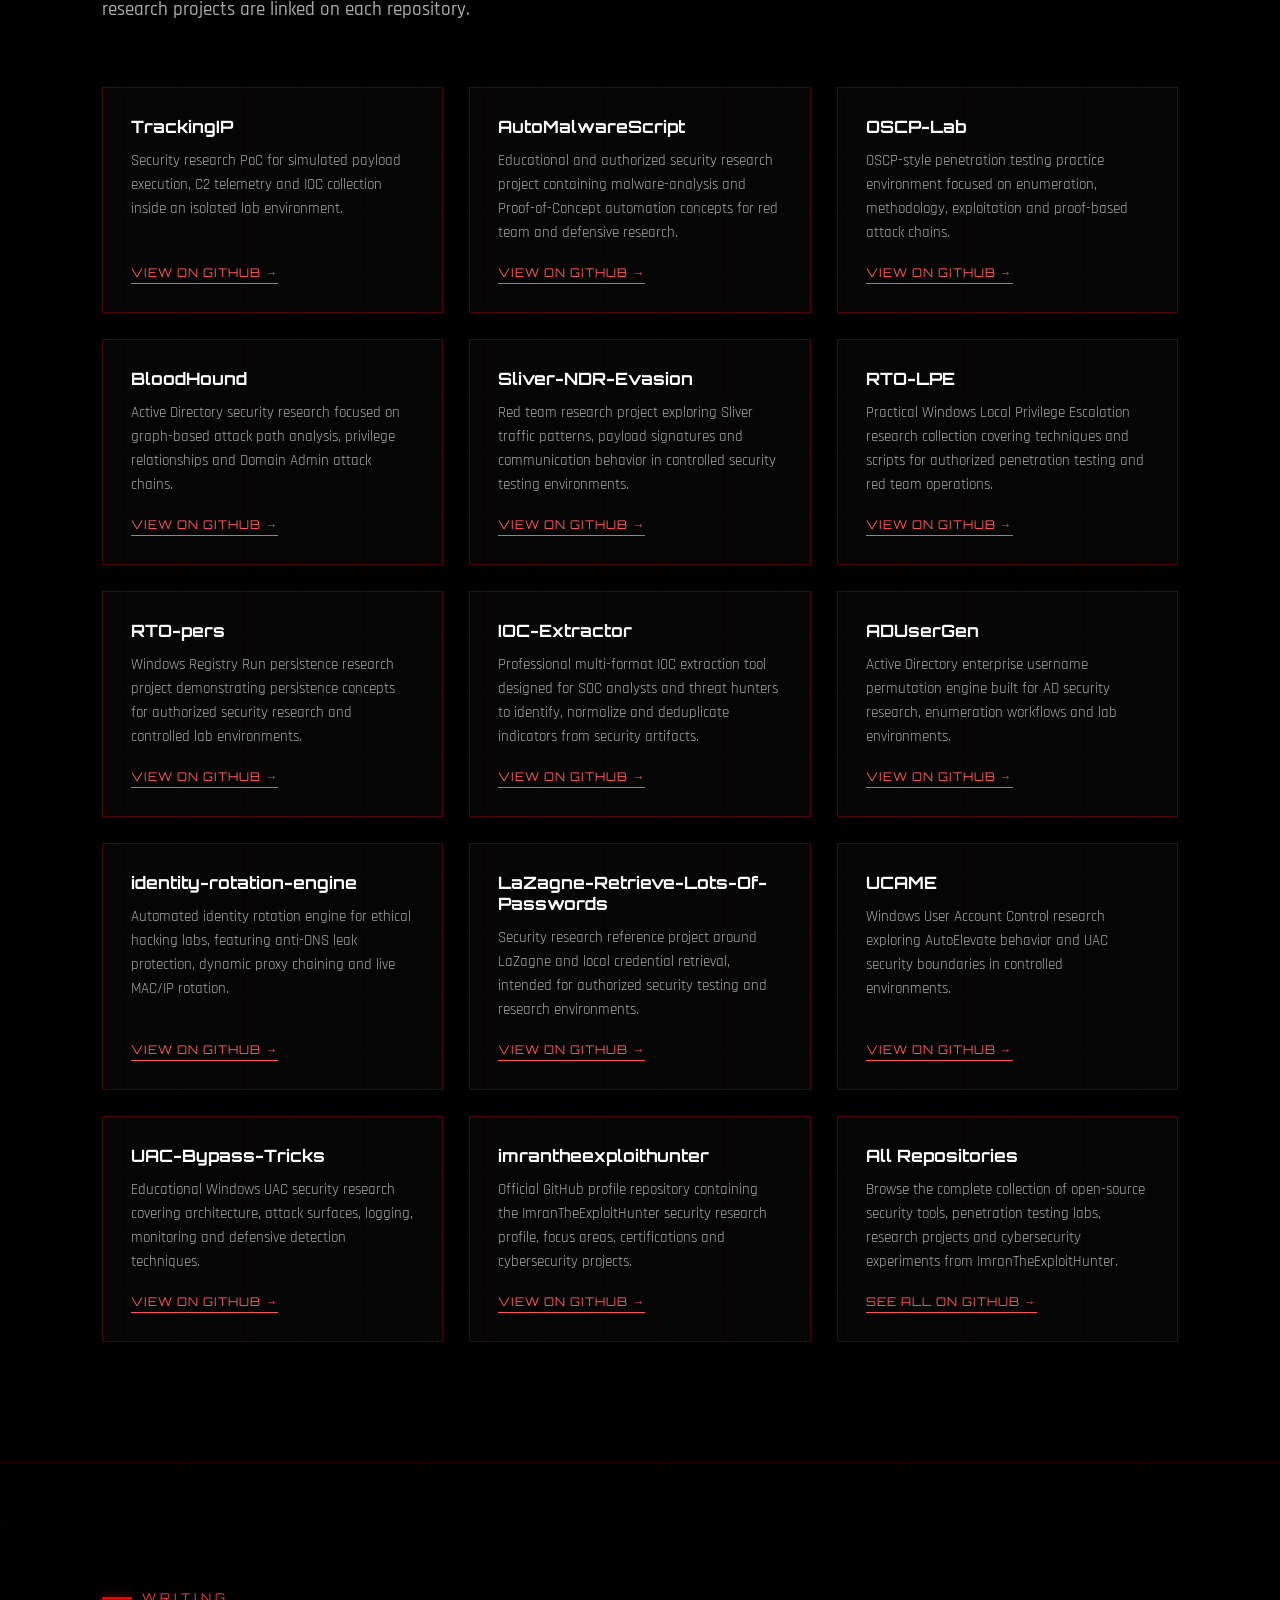
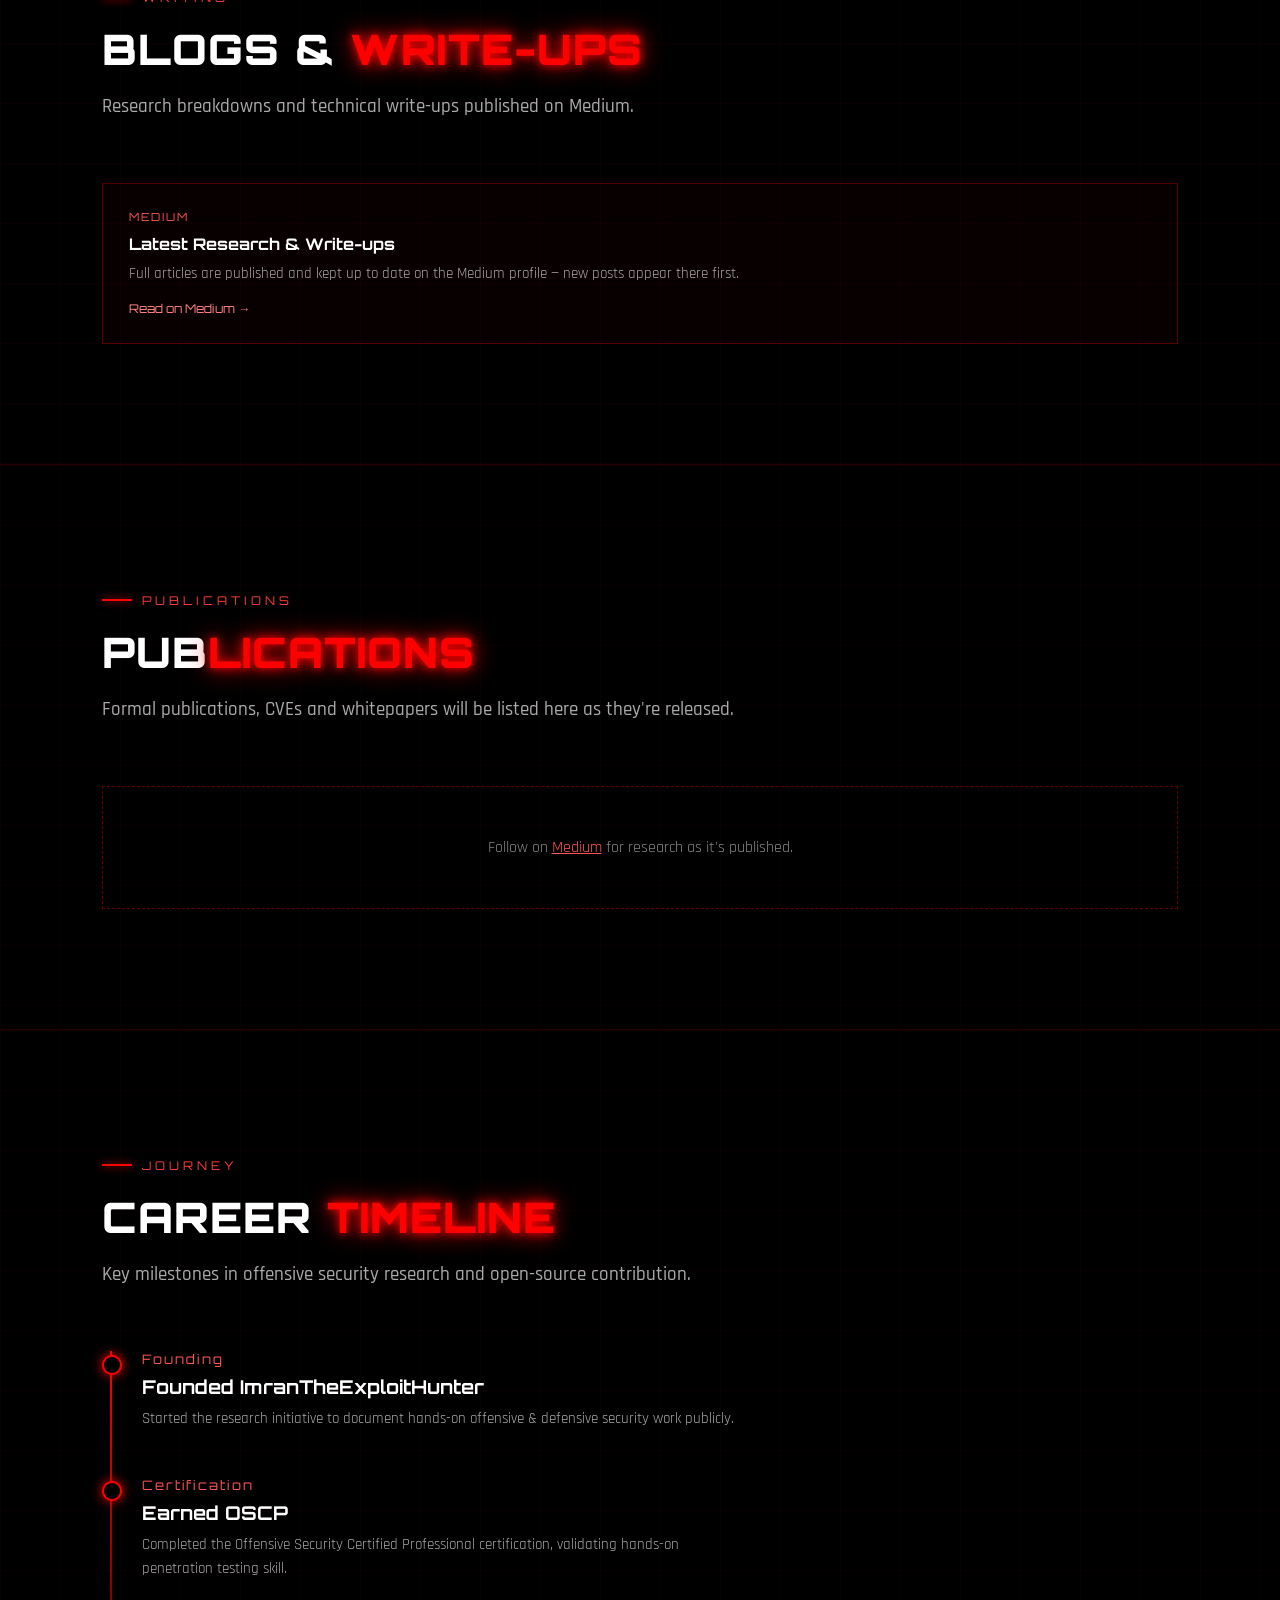
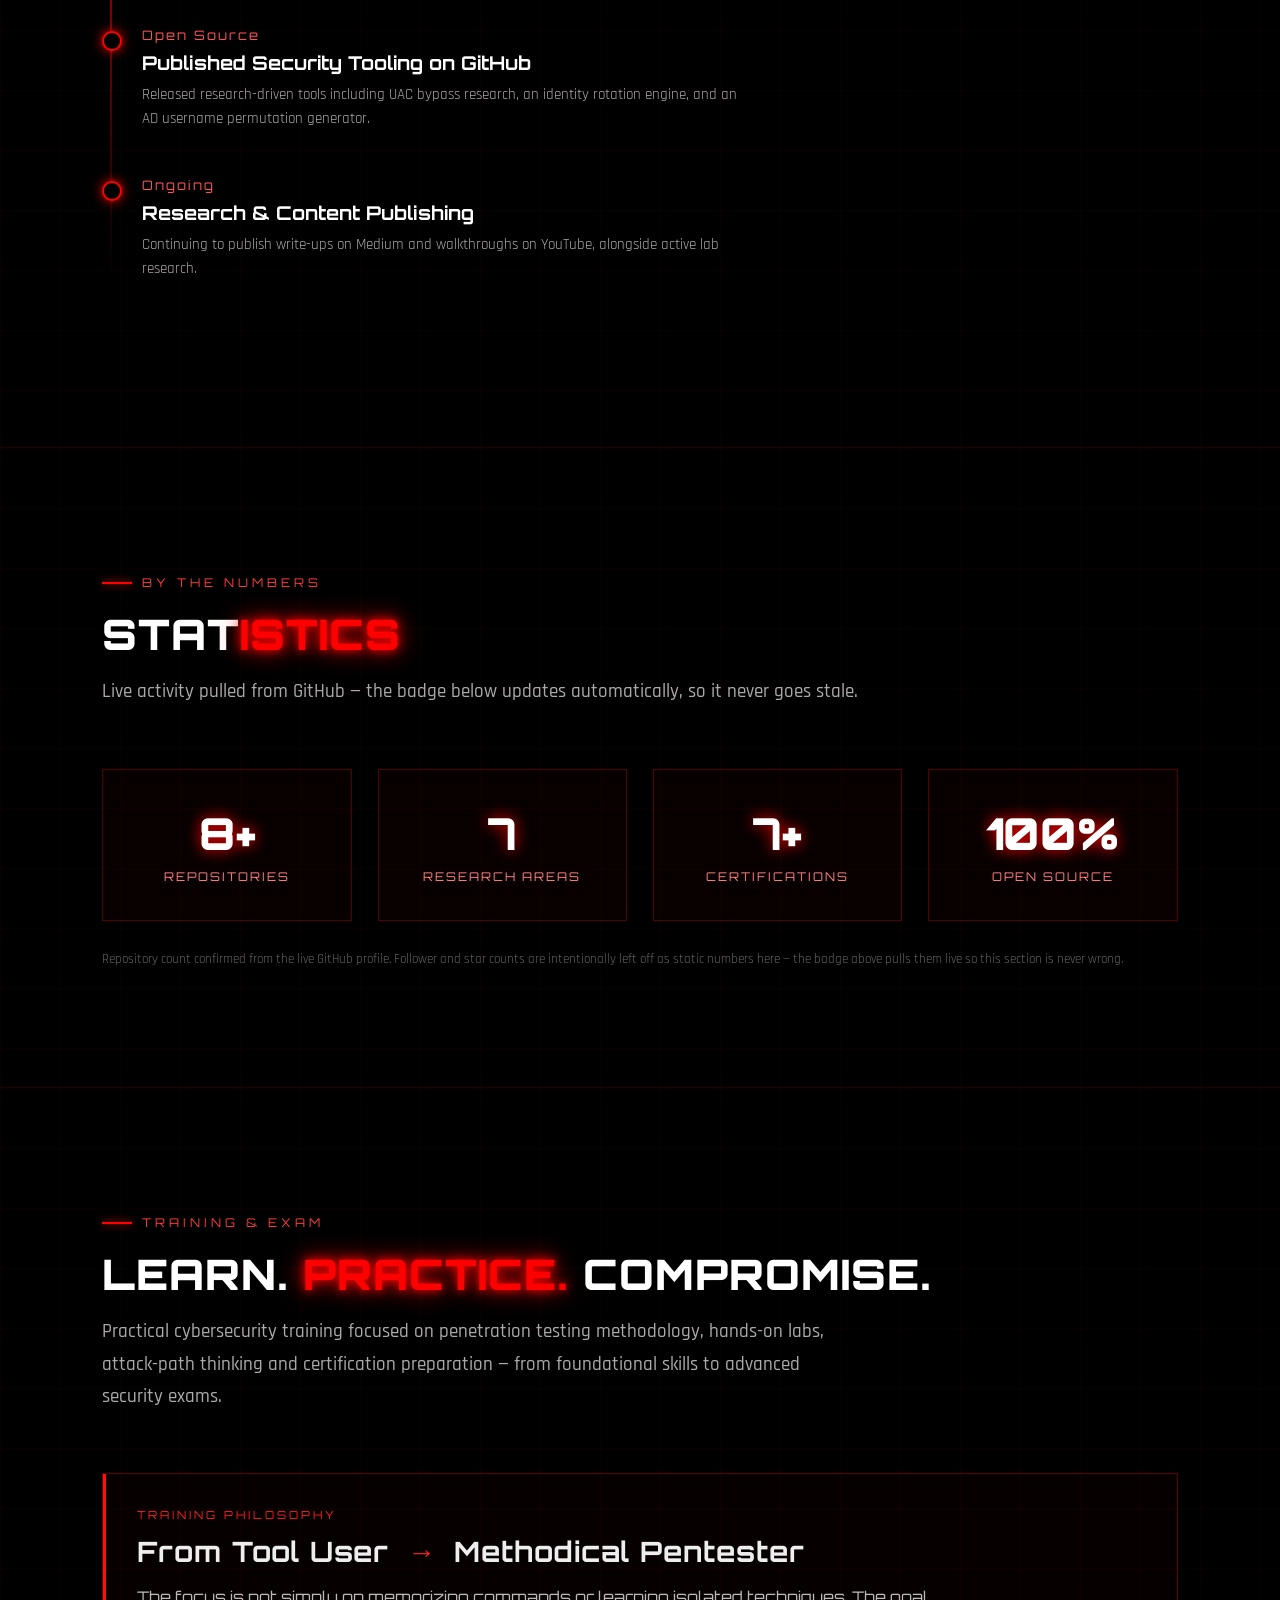
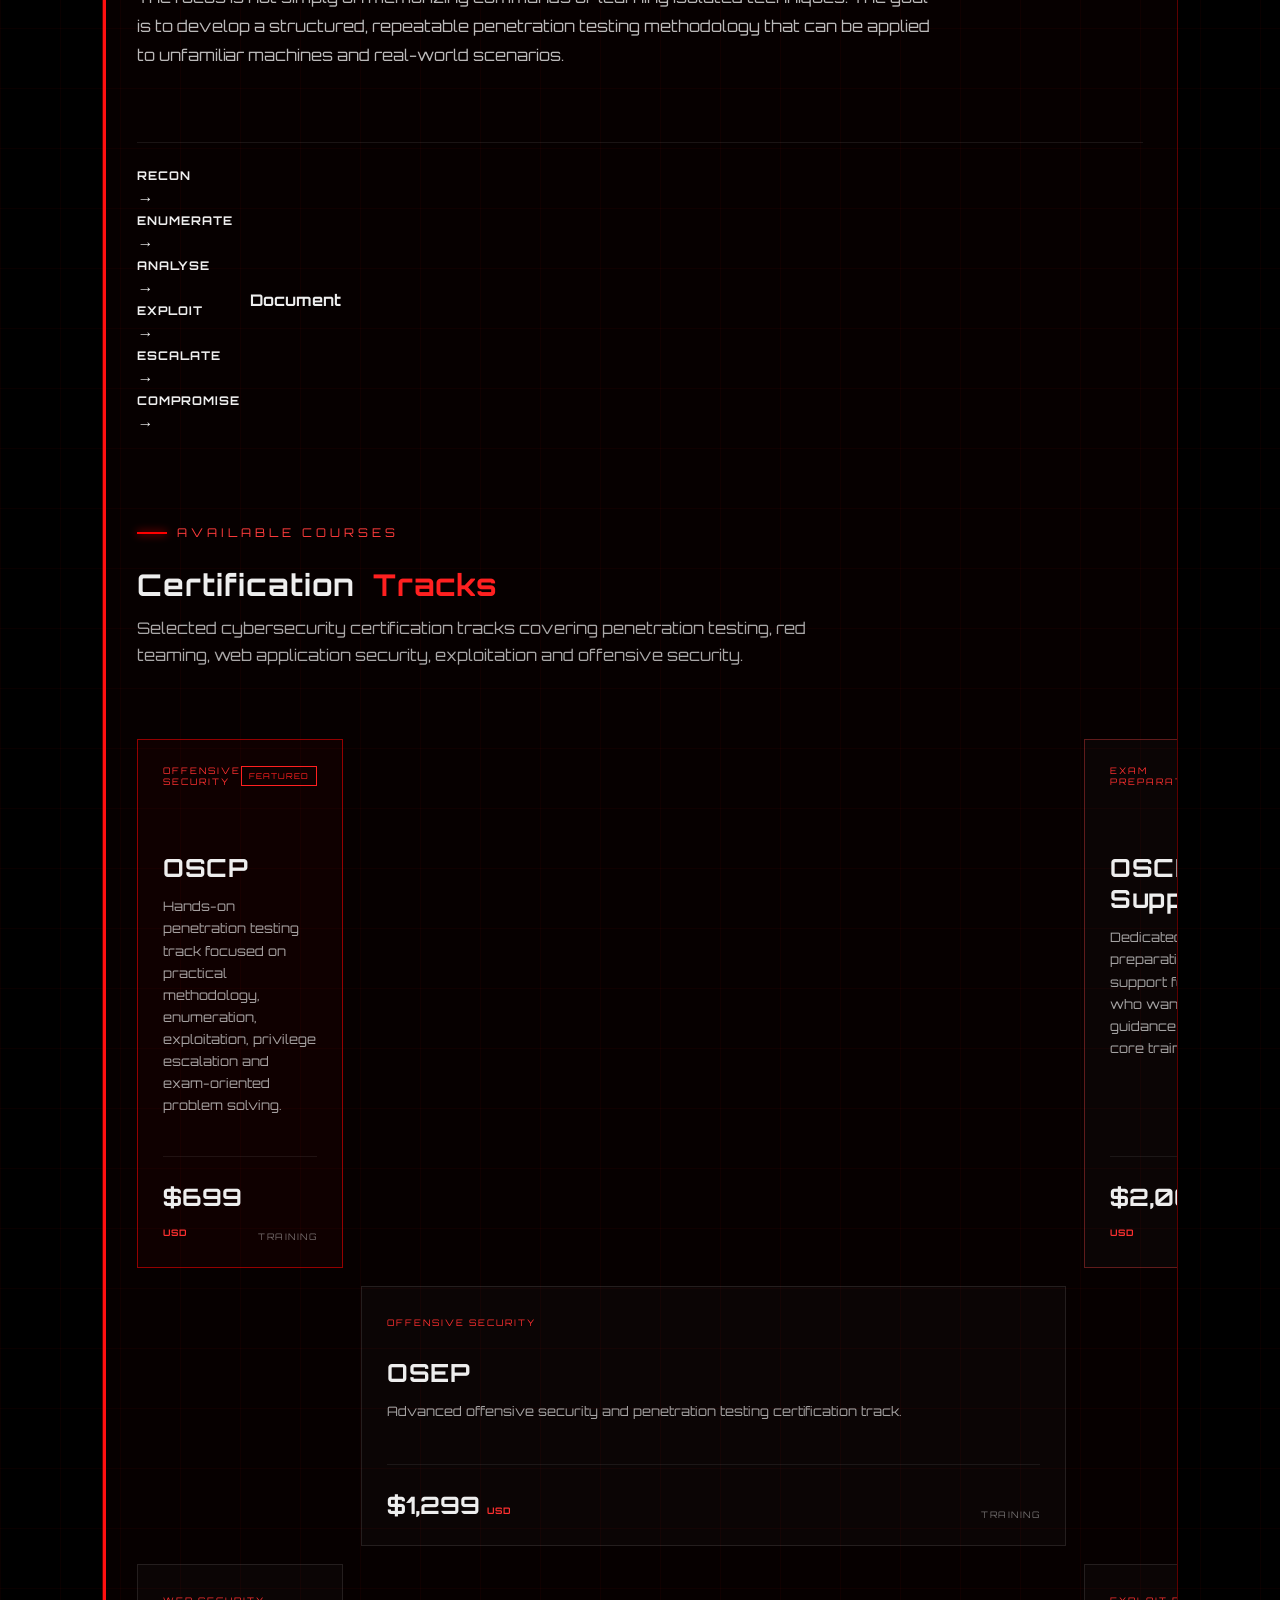
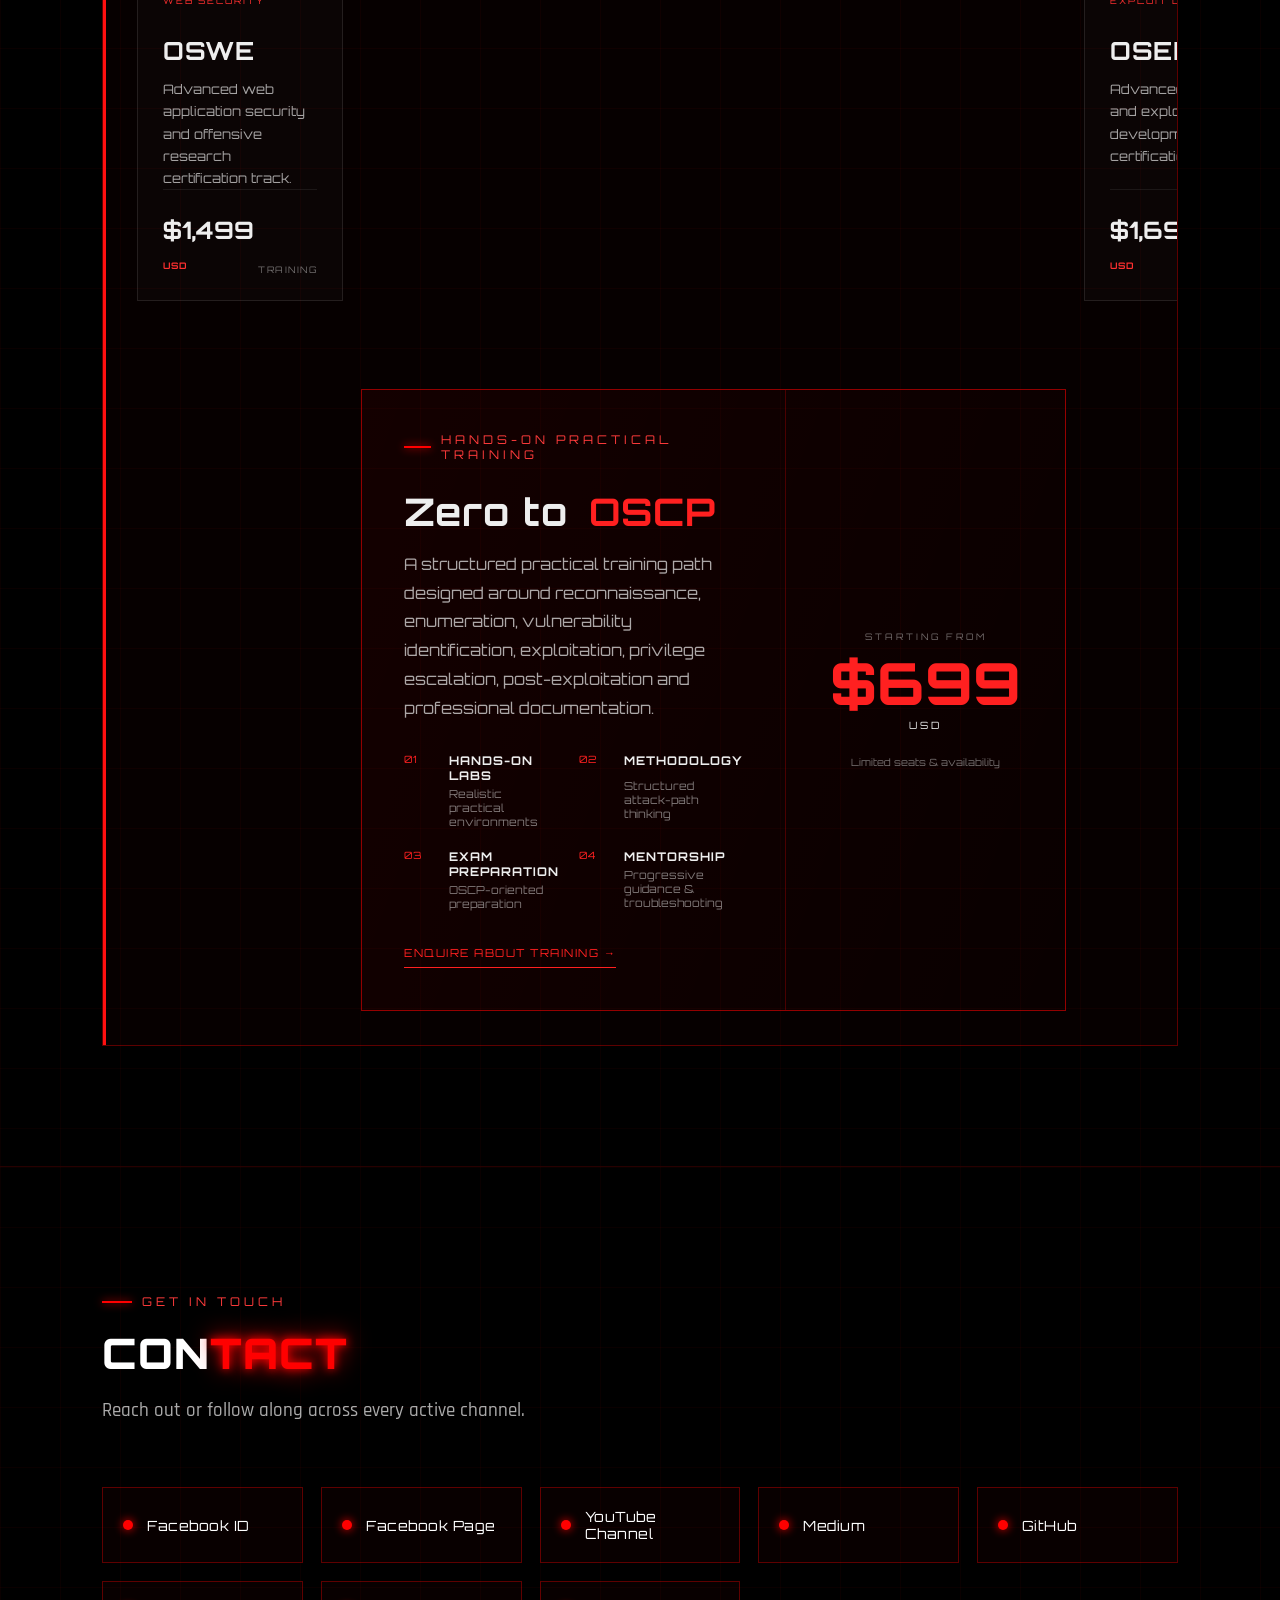
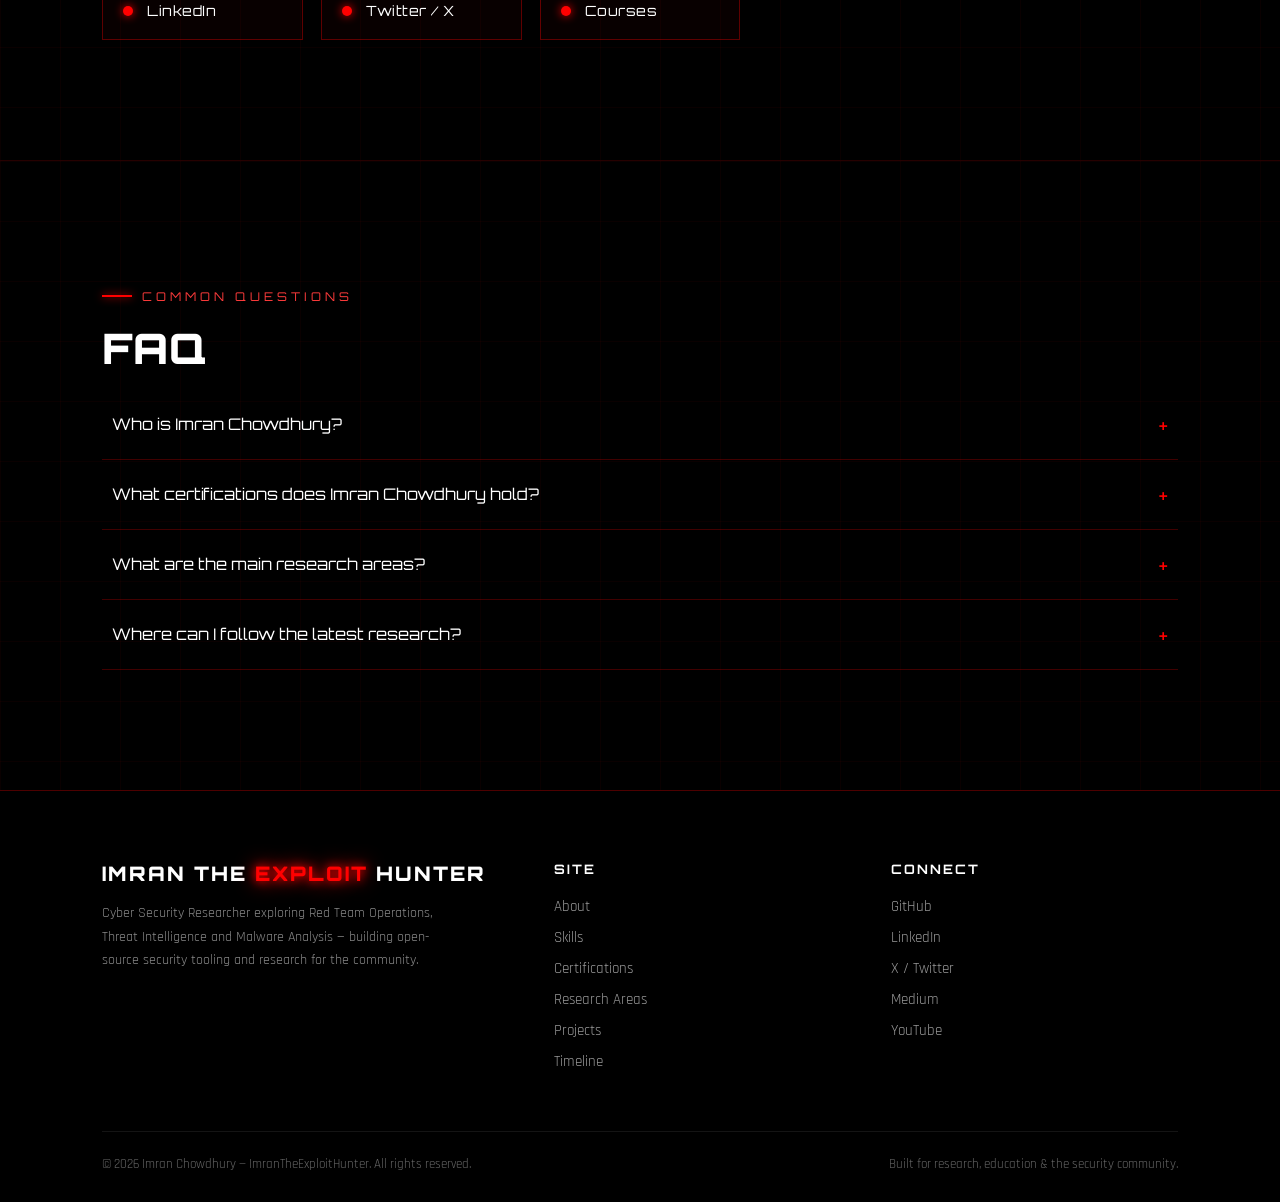
==== commit 29ae23fe: "index.html" ====
--- a/index.html
+++ b/index.html
@@ -1021,7 +1021,7 @@
  <br></br>
                 <div class="courseBottom">
                     <span class="coursePrice">$1,299 <small>USD</small></span>
-                    <span class="courseType">Certification</span>
+                    <span class="courseType">Training</span>
                 </div>
             </div>
  <br></br>
@@ -1041,7 +1041,7 @@
 
                 <div class="courseBottom">
                     <span class="coursePrice">$1,499 <small>USD</small></span>
-                    <span class="courseType">Certification</span>
+                    <span class="courseType">Training</span>
                 </div>
             </div>
  <br></br>
@@ -1061,128 +1061,9 @@
 
                 <div class="courseBottom">
                     <span class="coursePrice">$1,699 <small>USD</small></span>
-                    <span class="courseType">Certification</span>
-                </div>
-            </div>
-
- <br></br>
-            <!-- CRTP -->
-            <div class="courseCard reveal">
-                <div class="courseTop">
-                    <span class="courseCategory">ACTIVE DIRECTORY</span>
-                </div>
-
-                <h3>CRTP</h3>
-
-                <p>
-                    Active Directory focused red team and penetration testing
-                    certification track.
-                </p>
-
-                <div class="courseBottom">
-                    <span class="coursePrice">$199 <small>USD</small></span>
-                    <span class="courseType">Certification</span>
-                </div>
-            </div>
-            <!-- CRTO -->
-            <div class="courseCard reveal">
-                <div class="courseTop">
-                    <span class="courseCategory">RED TEAM OPERATIONS</span>
-                </div>
-
-                <h3>CRTO</h3>
-
-                <p>
-                    Red team operations and adversary simulation
-                    certification track.
-                </p>
-
-                <div class="courseBottom">
-                    <span class="coursePrice">$499 <small>USD</small></span>
-                    <span class="courseType">Certification</span>
-                </div>
-            </div>
- <br></br>
-            <!-- eJPT -->
-            <div class="courseCard reveal">
-                <div class="courseTop">
-                    <span class="courseCategory">PENETRATION TESTING</span>
-                </div>
-
-                <h3>eJPT</h3>
-
-                <p>
-                    Entry-level practical penetration testing
-                    certification track.
-                </p>
-
-                <div class="courseBottom">
-                    <span class="coursePrice">$150 <small>USD</small></span>
-                    <span class="courseType">Certification</span>
-                </div>
-            </div>
-
- <br></br>
-            <!-- eCPPT -->
-            <div class="courseCard reveal">
-                <div class="courseTop">
-                    <span class="courseCategory">PENETRATION TESTING</span>
-                </div>
-
-                <h3>eCPPT</h3>
-
-                <p>
-                    Practical penetration testing and offensive security
-                    certification track.
-                </p>
-
-                <div class="courseBottom">
-                    <span class="coursePrice">$299 <small>USD</small></span>
-                    <span class="courseType">Certification</span>
-                </div>
-            </div>
- <br></br>
-
-            <!-- eWPTX -->
-            <div class="courseCard reveal">
-                <div class="courseTop">
-                    <span class="courseCategory">WEB SECURITY</span>
-                </div>
-
-                <h3>eWPTX</h3>
-
-                <p>
-                    Advanced web application penetration testing
-                    certification track.
-                </p>
-
-                <div class="courseBottom">
-                    <span class="coursePrice">$299 <small>USD</small></span>
-                    <span class="courseType">Certification</span>
-                </div>
-            </div>
-
- <br></br>
-            <!-- eMAPT -->
-            <div class="courseCard reveal">
-                <div class="courseTop">
-                    <span class="courseCategory">MOBILE SECURITY</span>
-                </div>
-
-                <h3>eMAPT</h3>
-
-                <p>
-                    Mobile application penetration testing
-                    certification track.
-                </p>
-
-                <div class="courseBottom">
-                    <span class="coursePrice">$199 <small>USD</small></span>
-                    <span class="courseType">Certification</span>
-                </div>
-            </div>
-
-        </div>
+                    <span class="courseType">Training</span>
+                </div>
+            </div>
  <br></br>
 
         <!-- ====================================================
@@ -1233,7 +1114,7 @@
 
                 </div>
 
-                <a href="#contact" class="trainingCTA">
+                <a href="https://docs.google.com/forms/d/e/1FAIpQLSceWurF_B94MAK_VvlvszpmEVdRgSb3TYrGtWl7P8KPW90JQQ/viewform?usp=preview" class="trainingCTA">
                     Enquire About Training →
                 </a>
 
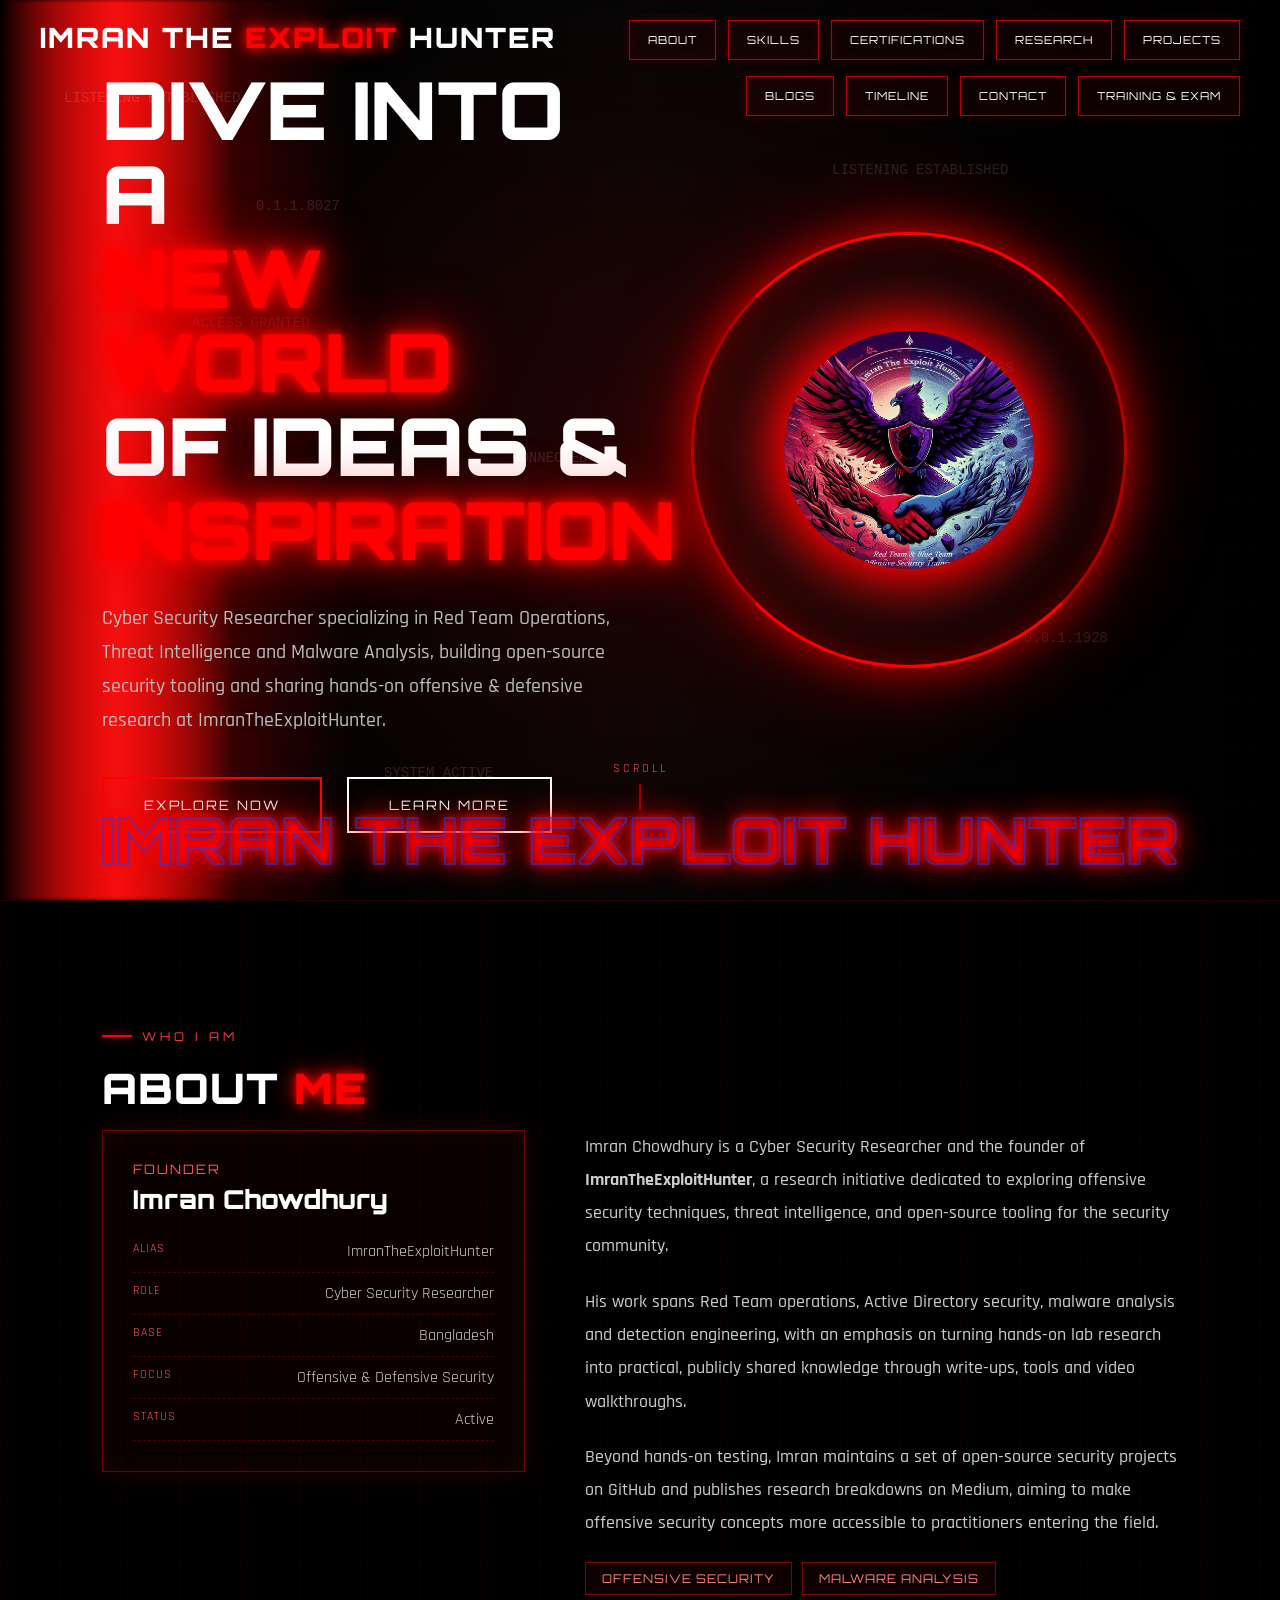
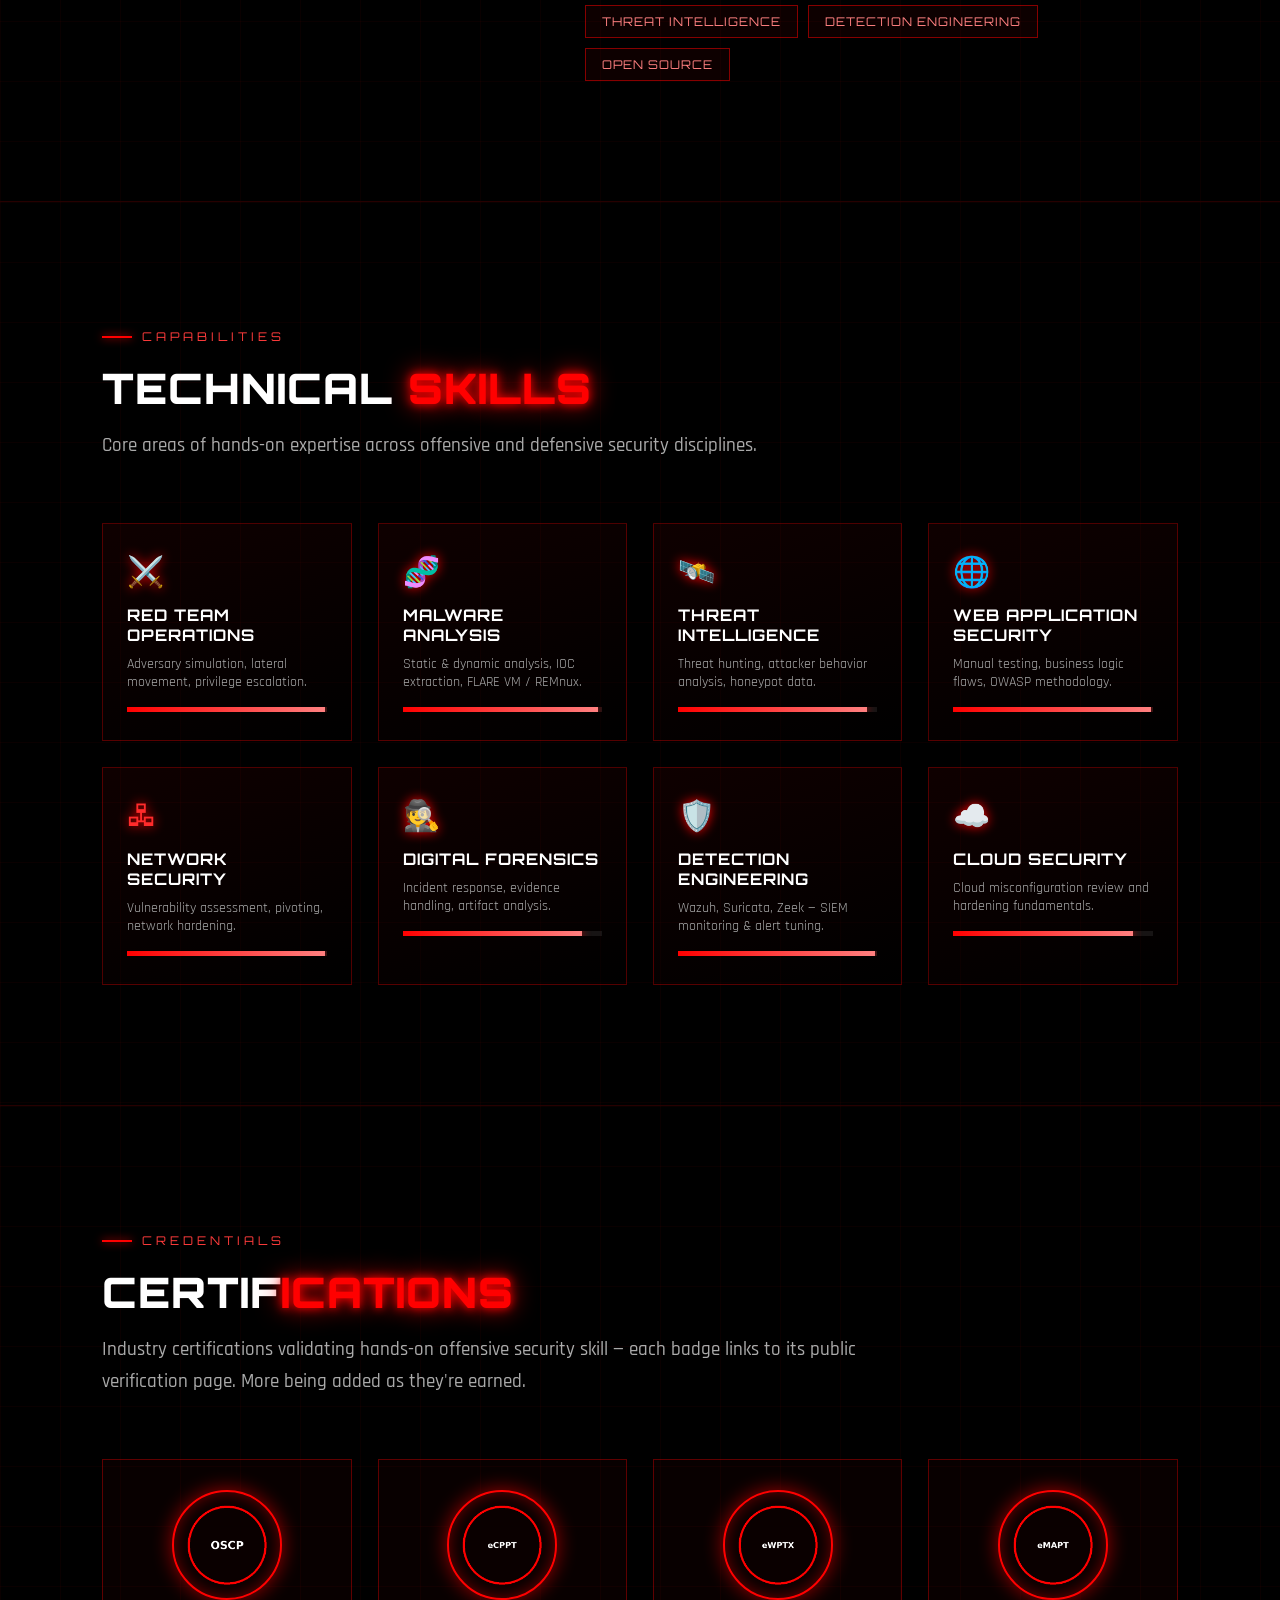
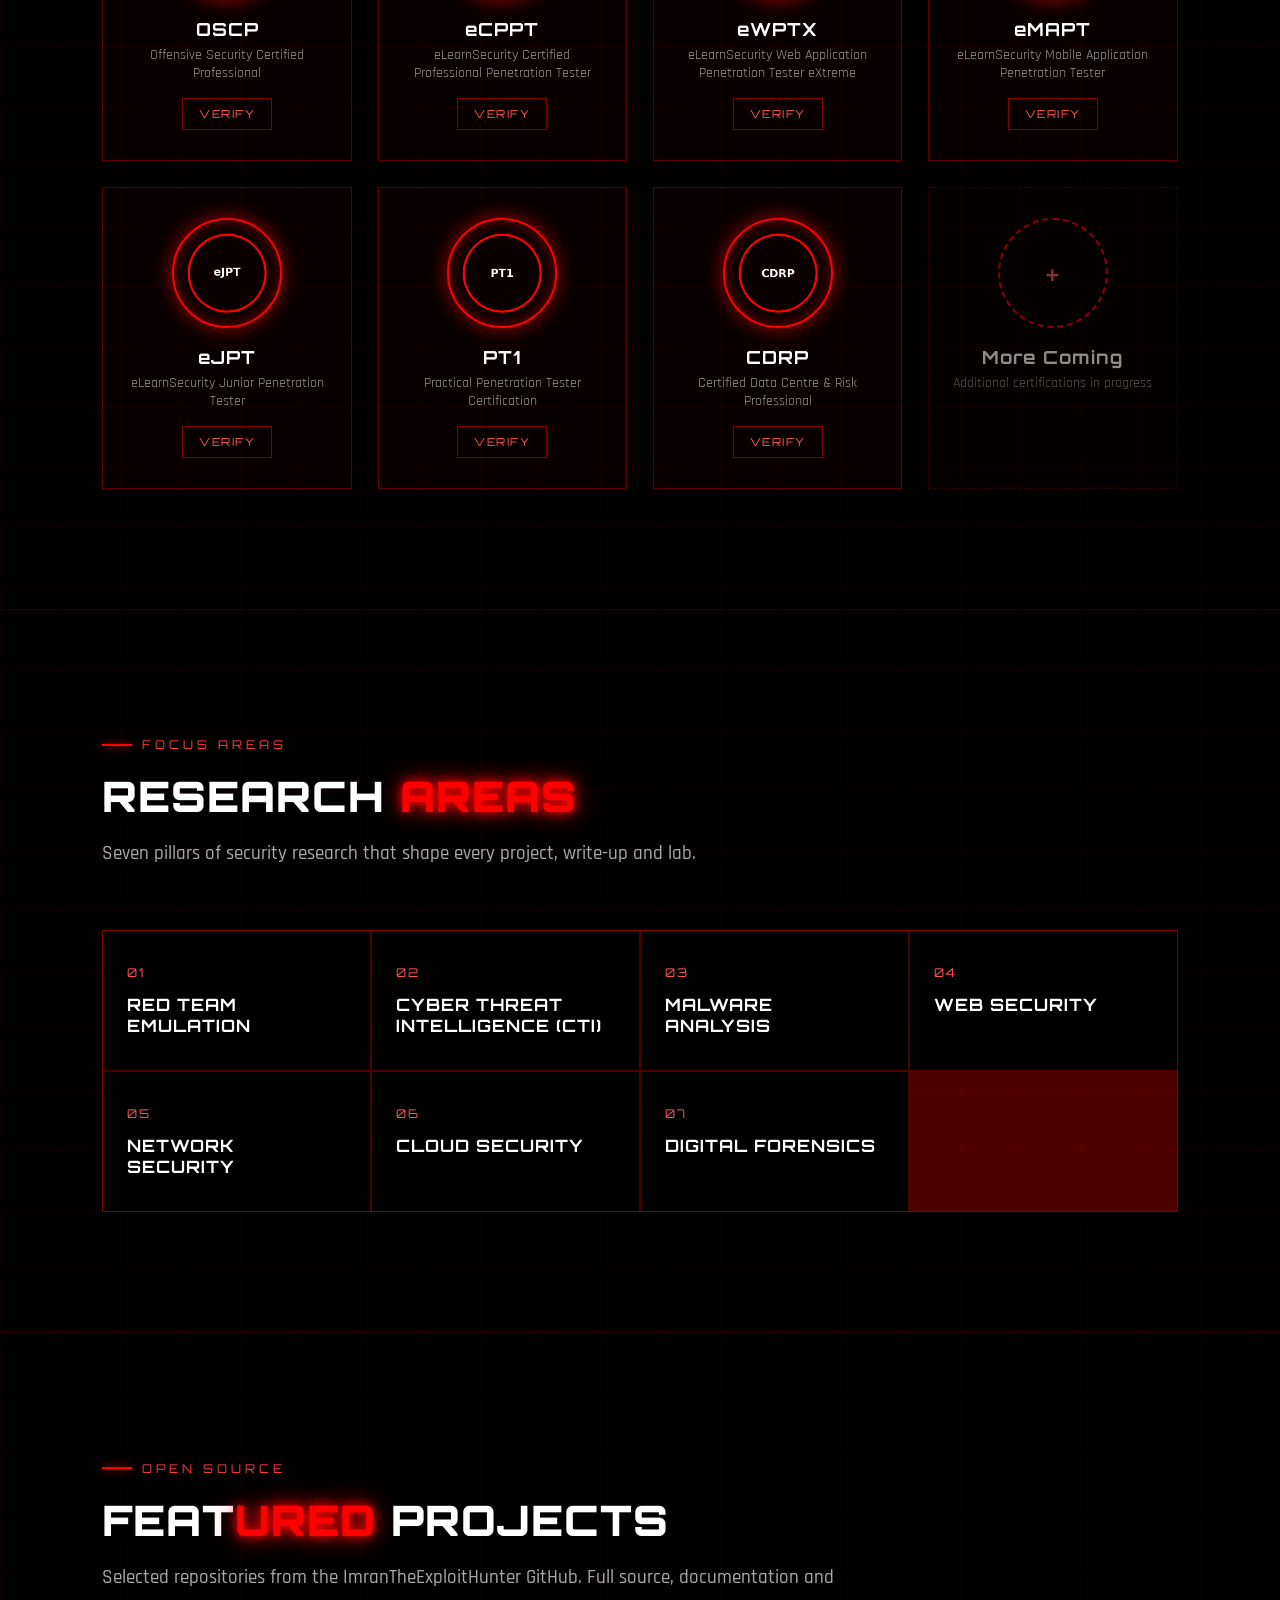
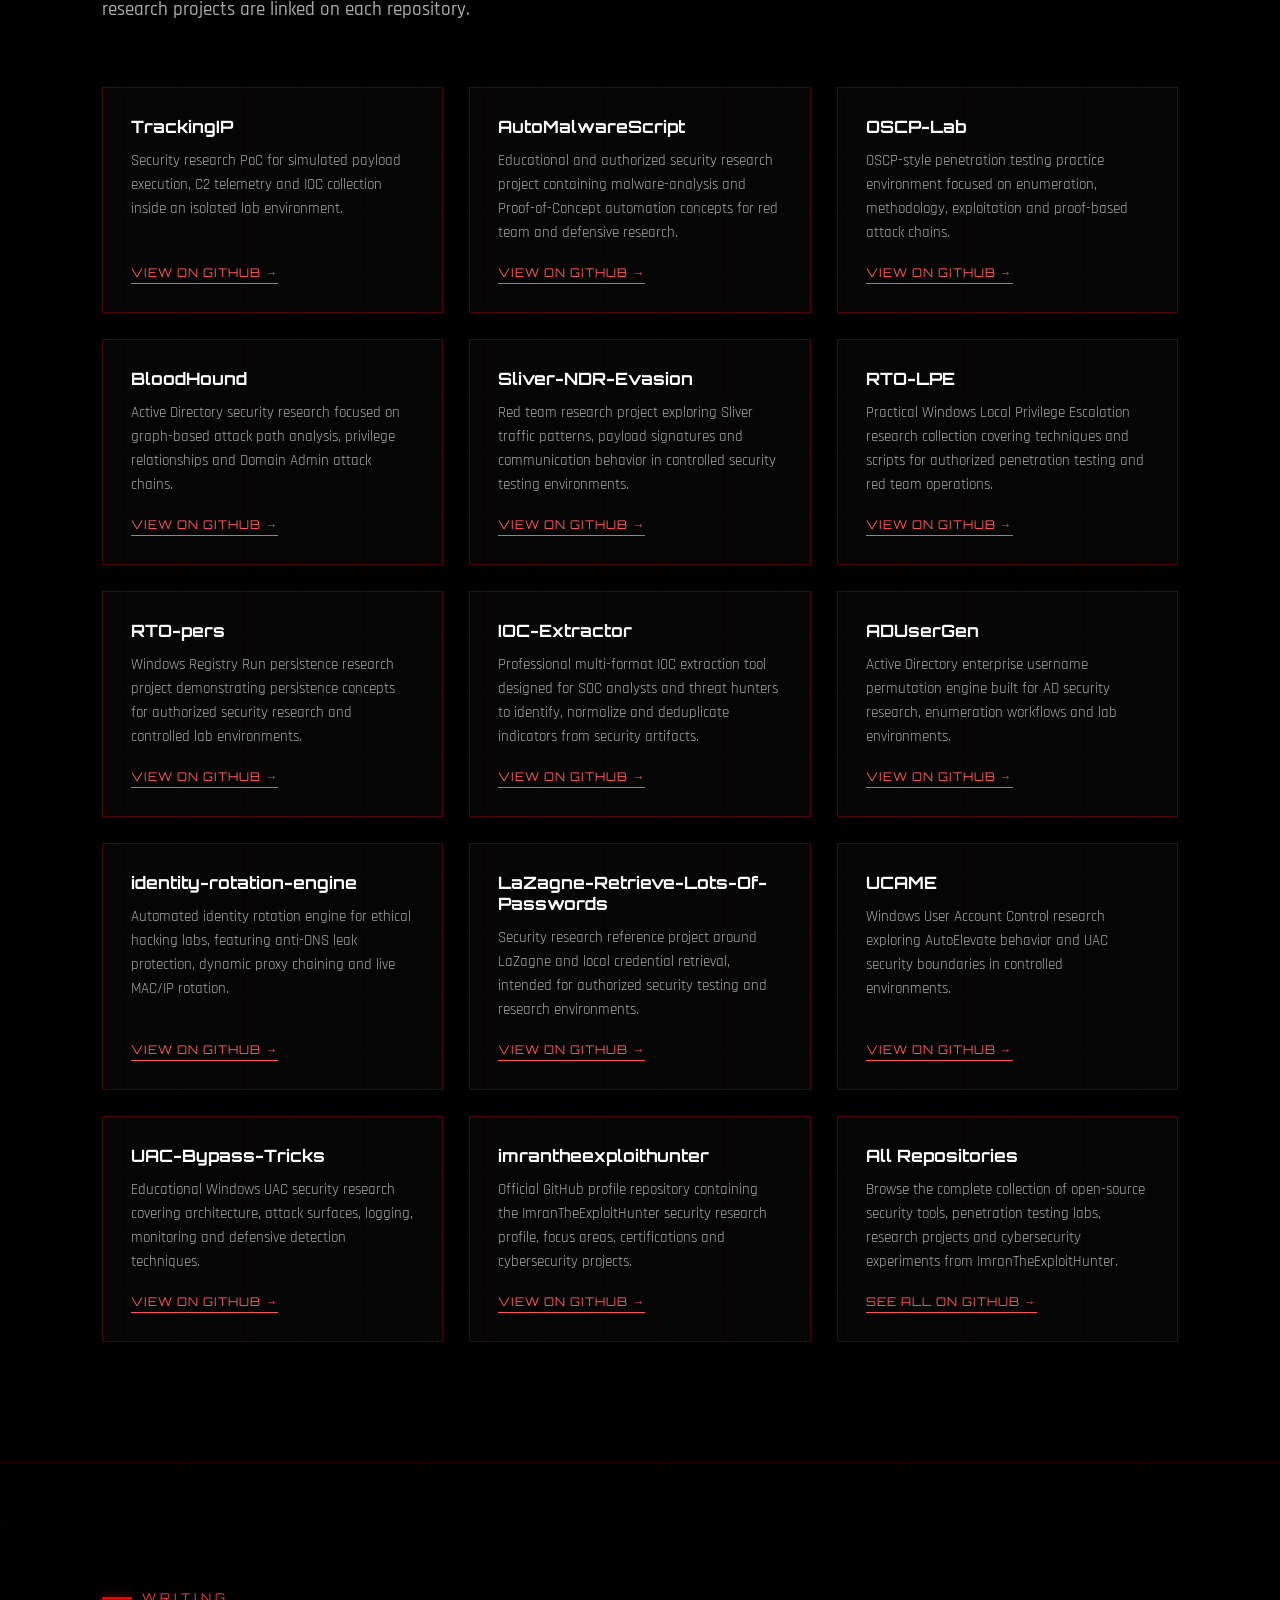
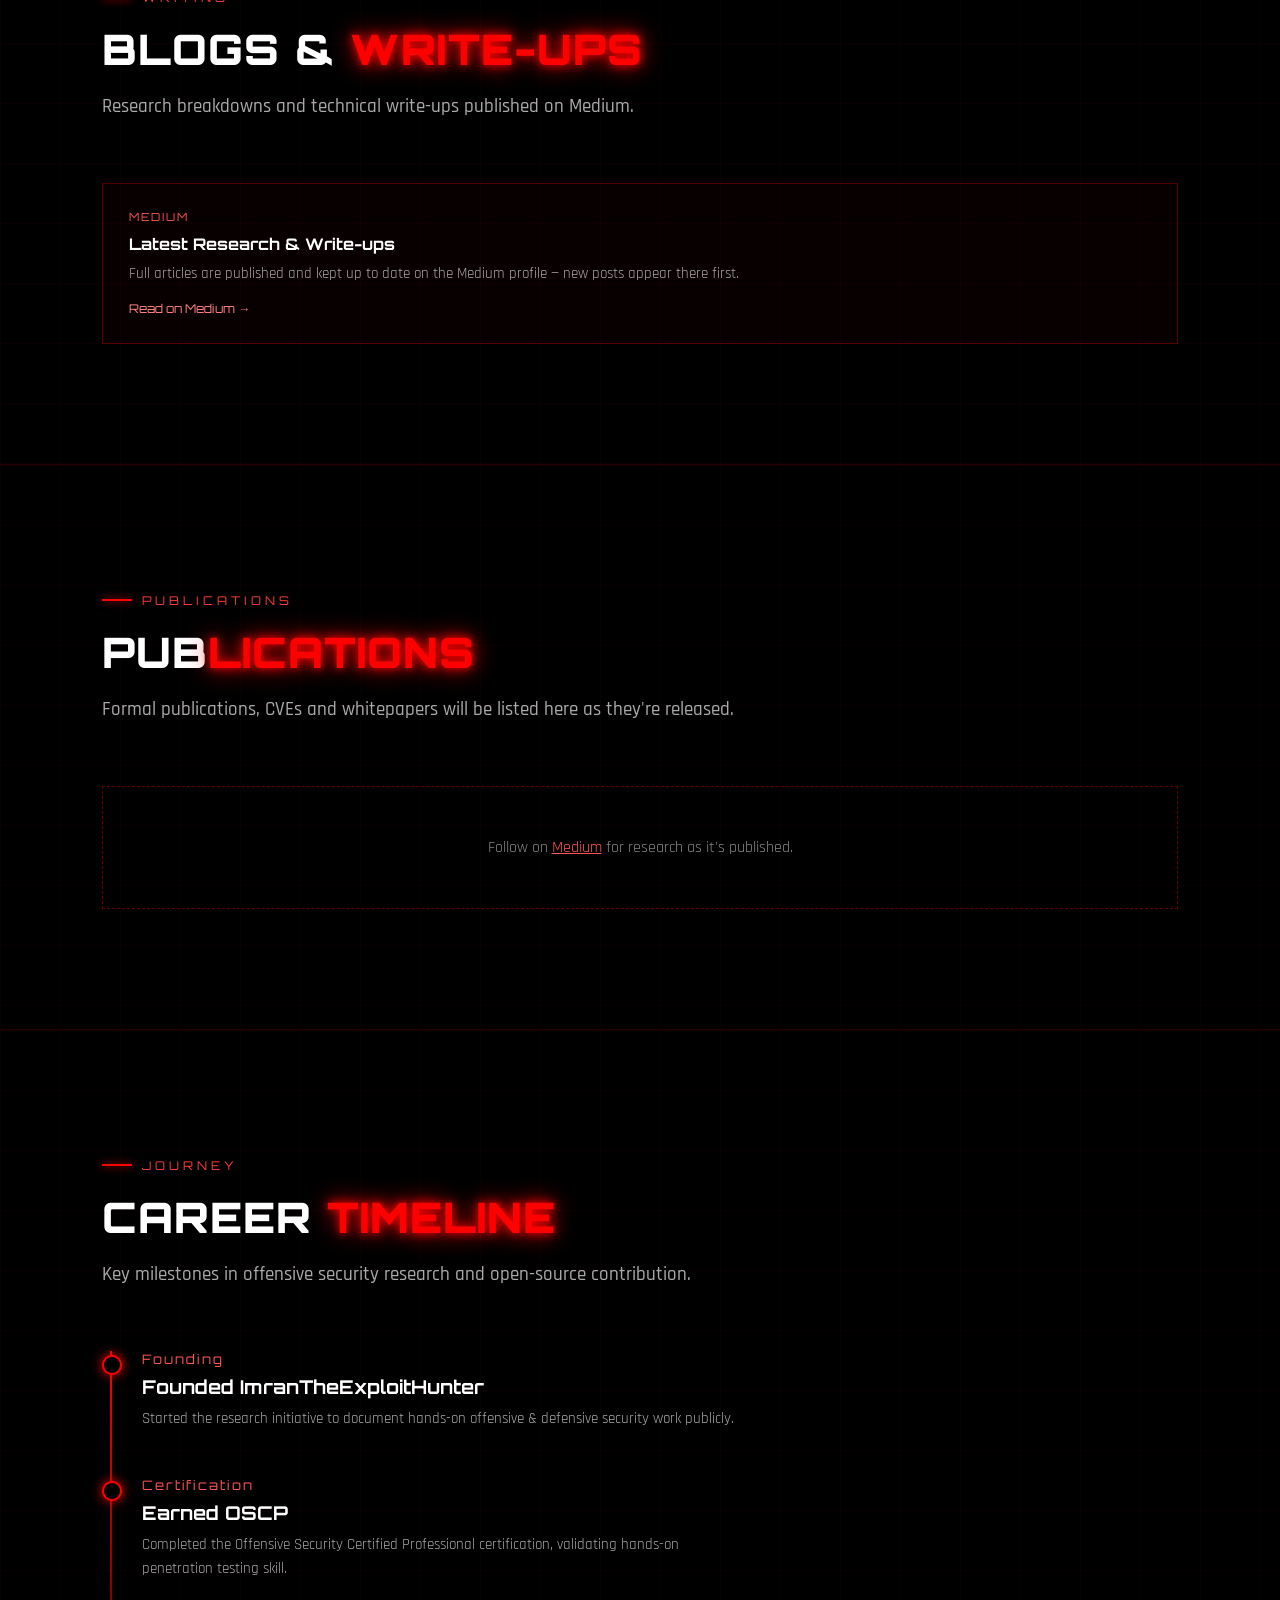
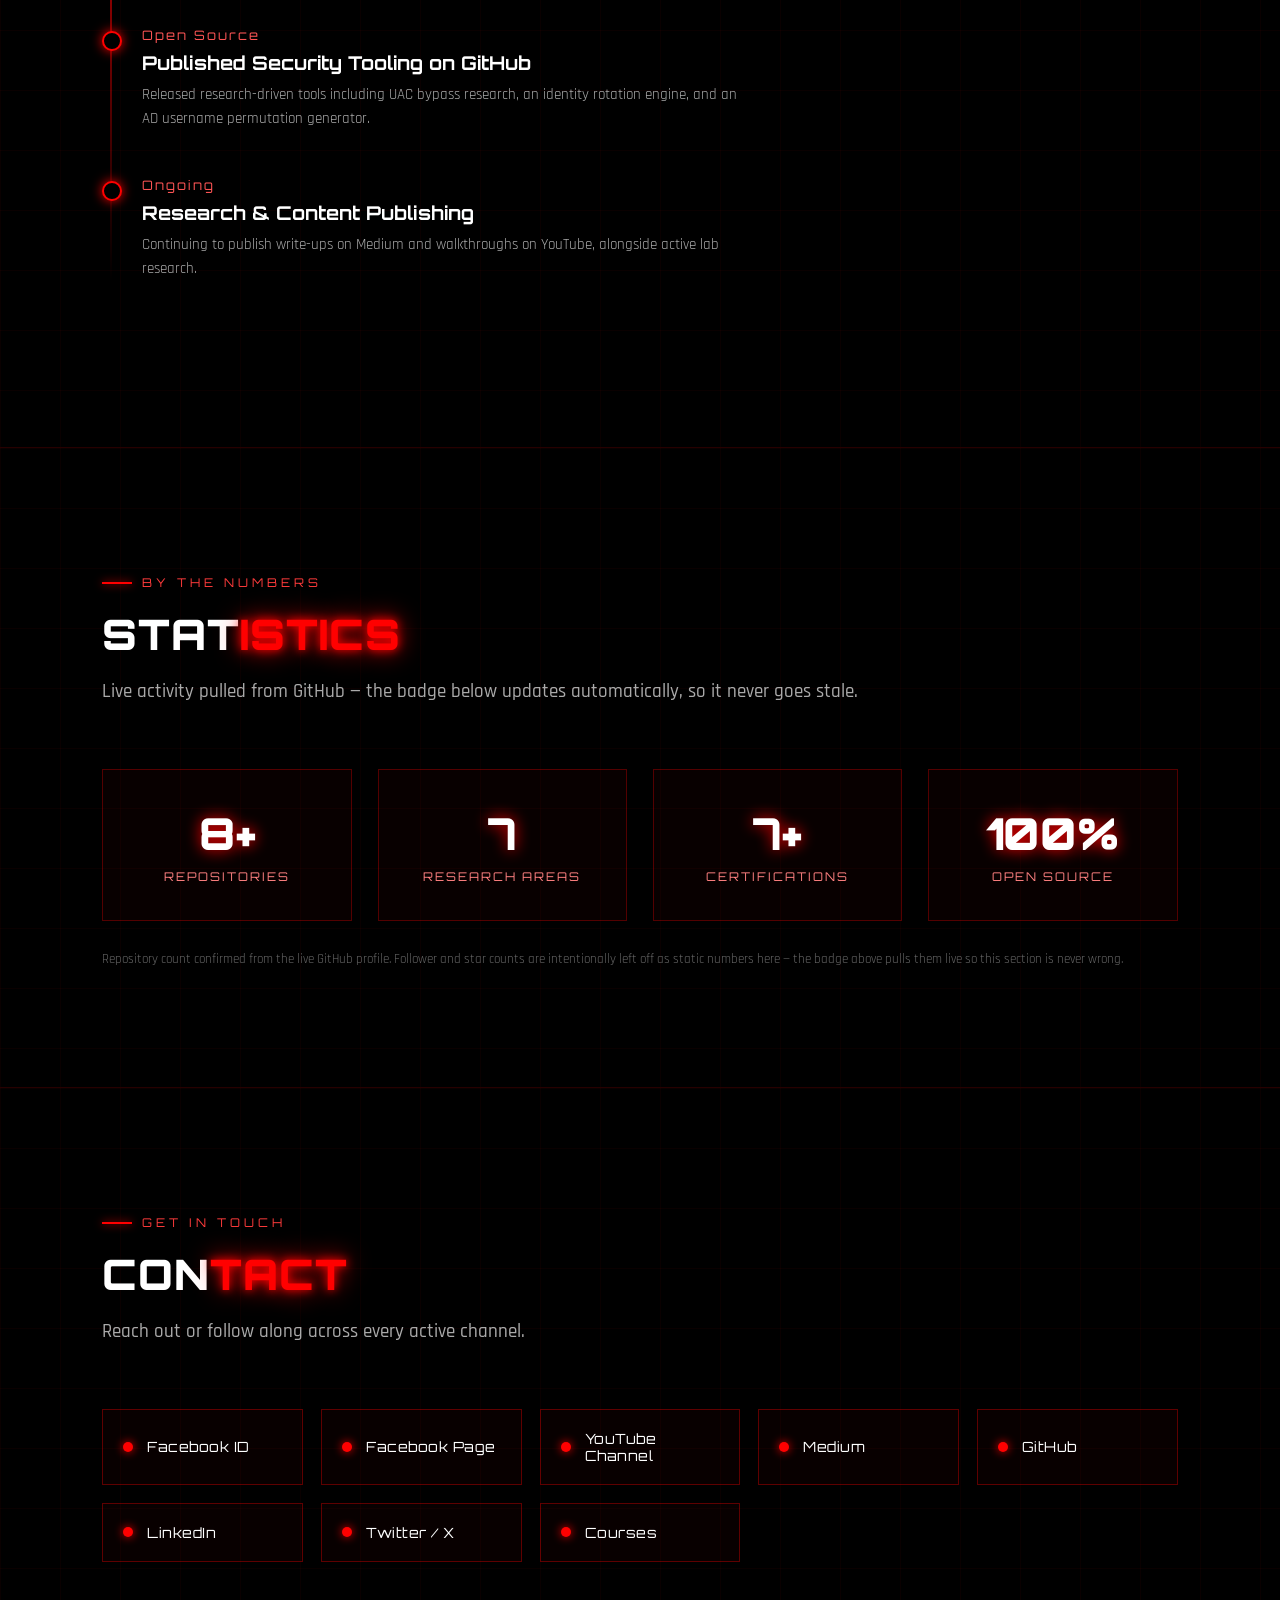
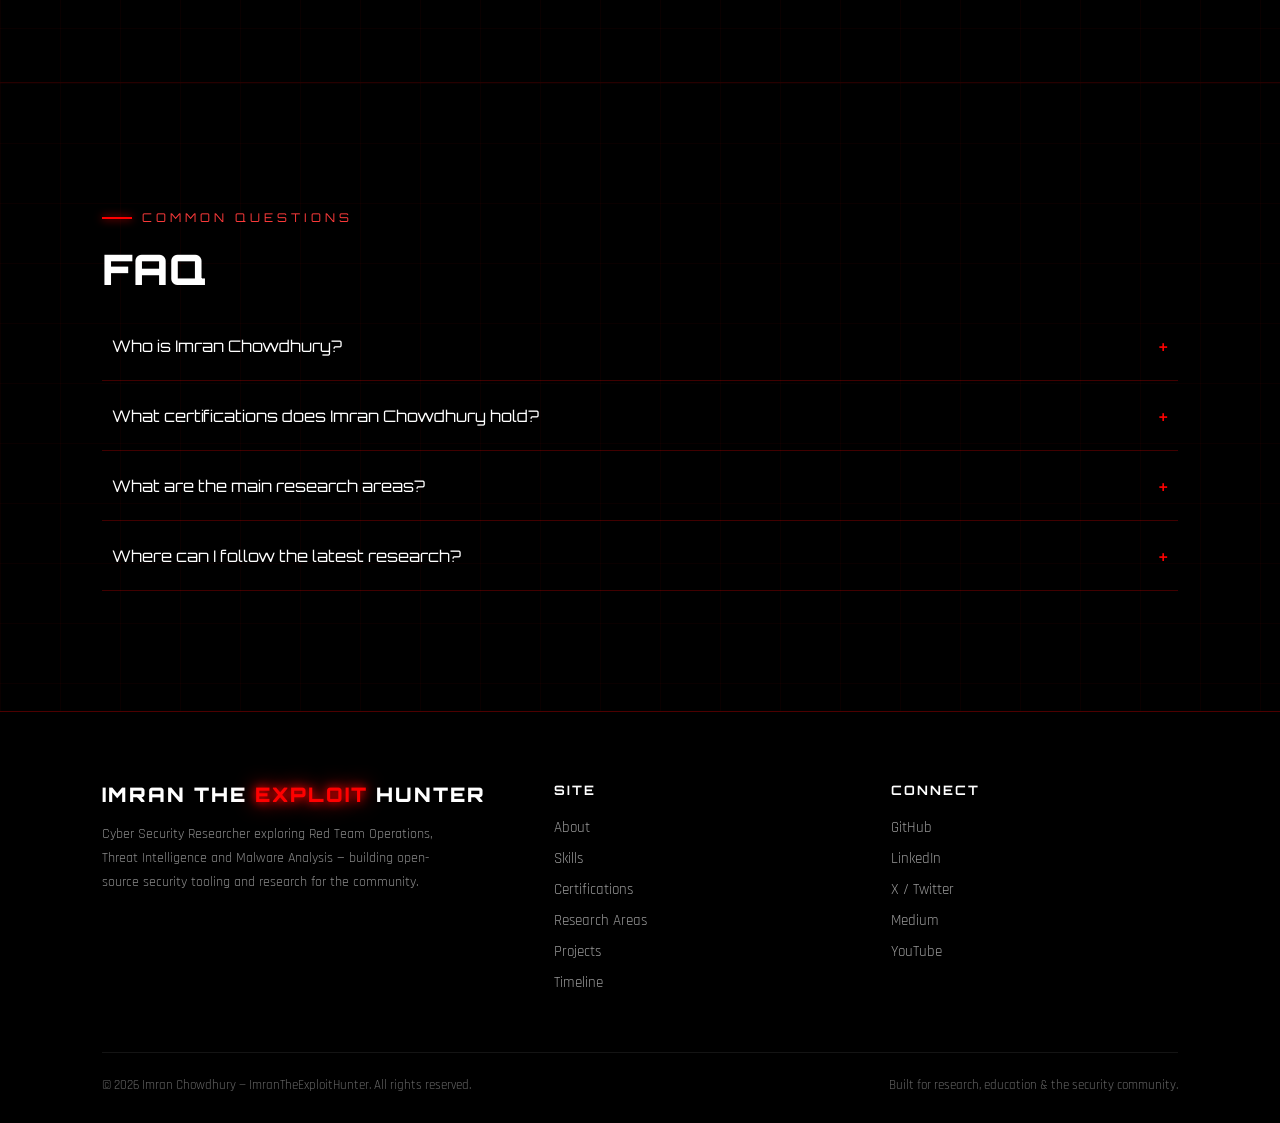
==== commit 0ab3c95c: "index.html" ====
--- a/index.html
+++ b/index.html
@@ -245,7 +245,7 @@
             <li><a href="#blogs" class="navBtn">Blogs</a></li>
             <li><a href="#timeline" class="navBtn">Timeline</a></li>
             <li><a href="#contact" class="navBtn">Contact</a></li>
-            <li><a href="#Training & Exam" class="navBtn">Training & Exam</a></li>
+            <li><a href="https://docs.google.com/forms/d/e/1FAIpQLSceWurF_B94MAK_VvlvszpmEVdRgSb3TYrGtWl7P8KPW90JQQ/viewform?usp=preview" class="navBtn">Training & Exam</a></li>
         </ul>
 
     </nav>
@@ -888,263 +888,6 @@
         </p>
     </div>
 </section>
-
-<!-- ============================================================
-     TRAINING & EXAM
-============================================================ -->
-<section class="block" id="training">
-    <div class="blockInner">
-
-        <div class="eyebrow reveal">Training &amp; Exam</div>
-
-        <h2 class="blockTitle reveal">
-            Learn. <span>Practice.</span> Compromise.
-        </h2>
-
-        <p class="blockLede reveal">
-            Practical cybersecurity training focused on penetration testing
-            methodology, hands-on labs, attack-path thinking and certification
-            preparation — from foundational skills to advanced security exams.
-        </p>
-
-
-        <!-- ====================================================
-             TRAINING PHILOSOPHY
-        ===================================================== -->
-        <div class="trainingIntro reveal">
-
-            <div class="trainingIntroMain">
-                <div class="trainingLabel">Training Philosophy</div>
-
-                <h3>
-                    From Tool User
-                    <span>→</span>
-                    Methodical Pentester
-                </h3>
-
-                <p>
-                    The focus is not simply on memorizing commands or learning
-                    isolated techniques. The goal is to develop a structured,
-                    repeatable penetration testing methodology that can be
-                    applied to unfamiliar machines and real-world scenarios.
-                </p> 
-            </div>
-            <br></br>
-
-            <div class="trainingFlow">
-
-                <div class="flowStep">
-                    <strong>Recon</strong>→<strong>Enumerate</strong>→<strong>Analyse</strong>→<strong>Exploit</strong>→<strong>Escalate</strong>→<strong>Compromise</strong>→</div><strong>Document</strong>
-        </div>
-
-
-        <!-- ====================================================
-             AVAILABLE COURSES
-        ===================================================== -->
-        <div class="trainingHeader reveal">
-            <div class="eyebrow">Available Courses</div>
-
-            <h3>
-                Certification
-                <span>Tracks</span>
-            </h3>
-
-            <p>
-                Selected cybersecurity certification tracks covering
-                penetration testing, red teaming, web application security,
-                exploitation and offensive security.
-            </p>
-        </div>
-              <br></br>
-
-
-        <div class="courseGrid">
-
-            <!-- OSCP -->
-            <div class="courseCard featured reveal">
-                <div class="courseTop">
-                    <span class="courseCategory">OFFENSIVE SECURITY</span>
-                    <span class="courseBadge">FEATURED</span>
-                </div>
-                  <br></br>
-
-                <h3>OSCP</h3>
-
-                <p>
-                    Hands-on penetration testing track focused on practical
-                    methodology, enumeration, exploitation, privilege
-                    escalation and exam-oriented problem solving.
-                </p>
-                  <br></br>
-
-                <div class="courseBottom">
-                    <span class="coursePrice">$699 <small>USD</small></span>
-                    <span class="courseType">Training</span>
-                </div>
-            </div>
-              <br></br>
-
-
-            <!-- OSCP Support -->
-            <div class="courseCard exam reveal">
-                <div class="courseTop">
-                    <span class="courseCategory">EXAM PREPARATION</span>
-                    <span class="courseBadge">SUPPORT</span>
-                </div>
- <br></br>
-                <h3>OSCP Support</h3>
-
-                <p>
-                    Dedicated OSCP exam preparation and support for learners
-                    who want structured guidance beyond the core training.
-                </p>
- <br></br>
-                <div class="courseBottom">
-                    <span class="coursePrice">$2,000 <small>USD</small></span>
-                    <span class="courseType">Exam Support</span>
-                </div>
-            </div>
- <br></br>
-
-            <!-- OSEP -->
-            <div class="courseCard reveal">
-                <div class="courseTop">
-                    <span class="courseCategory">OFFENSIVE SECURITY</span>
-                </div>
-
-                <h3>OSEP</h3>
-
-                <p>
-                    Advanced offensive security and penetration testing
-                    certification track.
-                </p>
- <br></br>
-                <div class="courseBottom">
-                    <span class="coursePrice">$1,299 <small>USD</small></span>
-                    <span class="courseType">Training</span>
-                </div>
-            </div>
- <br></br>
-
-            <!-- OSWE -->
-            <div class="courseCard reveal">
-                <div class="courseTop">
-                    <span class="courseCategory">WEB SECURITY</span>
-                </div>
-
-                <h3>OSWE</h3>
-
-                <p>
-                    Advanced web application security and offensive research
-                    certification track.
-                </p>
-
-                <div class="courseBottom">
-                    <span class="coursePrice">$1,499 <small>USD</small></span>
-                    <span class="courseType">Training</span>
-                </div>
-            </div>
- <br></br>
-
-            <!-- OSED -->
-            <div class="courseCard reveal">
-                <div class="courseTop">
-                    <span class="courseCategory">EXPLOIT DEVELOPMENT</span>
-                </div>
-
-                <h3>OSED</h3>
-
-                <p>
-                    Advanced exploitation and exploit development
-                    certification track.
-                </p>
-
-                <div class="courseBottom">
-                    <span class="coursePrice">$1,699 <small>USD</small></span>
-                    <span class="courseType">Training</span>
-                </div>
-            </div>
- <br></br>
-
-        <!-- ====================================================
-             OSCP TRAINING HIGHLIGHT
-        ===================================================== -->
-        <div class="oscpHighlight reveal">
-
-            <div class="oscpHighlightContent">
-
-                <div class="eyebrow">Hands-on Practical Training</div>
-
-                <h3>
-                    Zero to <span>OSCP</span>
-                </h3>
-
-                <p>
-                    A structured practical training path designed around
-                    reconnaissance, enumeration, vulnerability identification,
-                    exploitation, privilege escalation, post-exploitation
-                    and professional documentation.
-                </p>
-
-                <div class="oscpFeatures">
-
-                    <div>
-                        <span>01</span>
-                        <strong>Hands-on Labs</strong>
-                        <small>Realistic practical environments</small>
-                    </div>
-
-                    <div>
-                        <span>02</span>
-                        <strong>Methodology</strong>
-                        <small>Structured attack-path thinking</small>
-                    </div>
-
-                    <div>
-                        <span>03</span>
-                        <strong>Exam Preparation</strong>
-                        <small>OSCP-oriented preparation</small>
-                    </div>
-
-                    <div>
-                        <span>04</span>
-                        <strong>Mentorship</strong>
-                        <small>Progressive guidance &amp; troubleshooting</small>
-                    </div>
-
-                </div>
-
-                <a href="https://docs.google.com/forms/d/e/1FAIpQLSceWurF_B94MAK_VvlvszpmEVdRgSb3TYrGtWl7P8KPW90JQQ/viewform?usp=preview" class="trainingCTA">
-                    Enquire About Training →
-                </a>
-
-            </div>
-
-            <div class="oscpSide">
-
-                <div class="oscpPriceLabel">
-                    Starting From
-                </div>
-
-                <div class="oscpPrice">
-                    $699
-                </div>
-
-                <div class="oscpPriceCurrency">
-                    USD
-                </div>
-
-                <div class="oscpNote">
-                    Limited seats &amp; availability
-                </div>
-
-            </div>
-
-        </div>
-
-    </div>
-</section>
-
 <!-- ============================================================
      CONTACT
 ============================================================ -->
--- a/style.css
+++ b/style.css
@@ -1396,386 +1396,3 @@
     outline:2px solid #ff5555;
     outline-offset:3px;
 }
-/* ============================================================
-   TRAINING & EXAM
-============================================================ */
-
-.trainingIntro {
-    border: 1px solid rgba(255, 0, 0, 0.35);
-    background: rgba(255, 0, 0, 0.025);
-    padding: 34px;
-    margin-top: 50px;
-    position: relative;
-    overflow: hidden;
-}
-
-.trainingIntro::before {
-    content: "";
-    position: absolute;
-    left: 0;
-    top: 0;
-    width: 3px;
-    height: 100%;
-    background: #ff1010;
-}
-
-.trainingIntroMain {
-    max-width: 850px;
-}
-
-.trainingLabel {
-    color: #ff2020;
-    font-size: 11px;
-    letter-spacing: 3px;
-    text-transform: uppercase;
-    margin-bottom: 12px;
-}
-
-.trainingIntro h3 {
-    font-size: 28px;
-    margin: 0 0 14px;
-    letter-spacing: 1px;
-}
-
-.trainingIntro h3 span {
-    color: #ff2020;
-    margin: 0 8px;
-}
-
-.trainingIntro p {
-    max-width: 800px;
-    line-height: 1.8;
-    opacity: .78;
-}
-
-
-/* Training Flow */
-
-.trainingFlow {
-    display: flex;
-    align-items: center;
-    flex-wrap: wrap;
-    gap: 10px;
-    margin-top: 32px;
-    padding-top: 25px;
-    border-top: 1px solid rgba(255,255,255,.08);
-}
-
-.flowStep {
-    display: flex;
-    flex-direction: column;
-    gap: 5px;
-    min-width: 75px;
-}
-
-.flowStep span {
-    font-size: 10px;
-    color: #ff2020;
-    letter-spacing: 2px;
-}
-
-.flowStep strong {
-    font-size: 12px;
-    text-transform: uppercase;
-    letter-spacing: 1px;
-}
-
-.flowArrow {
-    color: #ff2020;
-    font-size: 18px;
-    opacity: .7;
-}
-
-
-/* Course Header */
-
-.trainingHeader {
-    margin-top: 85px;
-    margin-bottom: 30px;
-}
-
-.trainingHeader h3 {
-    font-size: 30px;
-    margin: 8px 0 12px;
-}
-
-.trainingHeader h3 span {
-    color: #ff2020;
-}
-
-.trainingHeader p {
-    max-width: 700px;
-    opacity: .7;
-    line-height: 1.7;
-}
-
-
-/* Course Grid */
-
-.courseGrid {
-    display: grid;
-    grid-template-columns: repeat(3, 1fr);
-    gap: 18px;
-}
-
-.courseCard {
-    min-height: 260px;
-    border: 1px solid rgba(255, 255, 255, .10);
-    background: rgba(255, 255, 255, .018);
-    padding: 25px;
-    display: flex;
-    flex-direction: column;
-    transition: .25s ease;
-    position: relative;
-}
-
-.courseCard:hover {
-    border-color: rgba(255, 0, 0, .55);
-    transform: translateY(-4px);
-}
-
-.courseCard.featured {
-    border-color: rgba(255, 0, 0, .55);
-    background: rgba(255, 0, 0, .035);
-}
-
-.courseCard.exam {
-    border-color: rgba(255, 70, 70, .35);
-}
-
-.courseTop {
-    display: flex;
-    justify-content: space-between;
-    align-items: center;
-    min-height: 20px;
-}
-
-.courseCategory {
-    color: #ff3030;
-    font-size: 9px;
-    letter-spacing: 2px;
-    text-transform: uppercase;
-}
-
-.courseBadge {
-    border: 1px solid #ff2020;
-    color: #ff2020;
-    padding: 4px 7px;
-    font-size: 8px;
-    letter-spacing: 1px;
-}
-
-.courseCard h3 {
-    font-size: 25px;
-    margin: 25px 0 12px;
-    letter-spacing: .5px;
-}
-
-.courseCard p {
-    font-size: 13px;
-    line-height: 1.7;
-    opacity: .68;
-    margin: 0;
-}
-
-.courseBottom {
-    margin-top: auto;
-    padding-top: 25px;
-    display: flex;
-    justify-content: space-between;
-    align-items: end;
-    border-top: 1px solid rgba(255,255,255,.07);
-}
-
-.coursePrice {
-    font-size: 24px;
-    font-weight: 700;
-}
-
-.coursePrice small {
-    font-size: 9px;
-    color: #ff3030;
-    letter-spacing: 1px;
-}
-
-.courseType {
-    font-size: 9px;
-    text-transform: uppercase;
-    letter-spacing: 1.5px;
-    opacity: .45;
-}
-
-
-/* OSCP Highlight */
-
-.oscpHighlight {
-    margin-top: 70px;
-    border: 1px solid rgba(255, 0, 0, .55);
-    display: grid;
-    grid-template-columns: 1fr 280px;
-    background:
-        linear-gradient(
-            110deg,
-            rgba(255, 0, 0, .055),
-            rgba(255, 0, 0, .01)
-        );
-}
-
-.oscpHighlightContent {
-    padding: 42px;
-}
-
-.oscpHighlight h3 {
-    font-size: 38px;
-    margin: 8px 0 15px;
-}
-
-.oscpHighlight h3 span {
-    color: #ff2020;
-}
-
-.oscpHighlightContent > p {
-    max-width: 750px;
-    line-height: 1.8;
-    opacity: .7;
-}
-
-.oscpFeatures {
-    display: grid;
-    grid-template-columns: repeat(2, 1fr);
-    gap: 20px;
-    margin-top: 30px;
-}
-
-.oscpFeatures div {
-    display: grid;
-    grid-template-columns: 35px 1fr;
-    column-gap: 10px;
-}
-
-.oscpFeatures span {
-    grid-row: span 2;
-    color: #ff2020;
-    font-size: 10px;
-    letter-spacing: 1px;
-}
-
-.oscpFeatures strong {
-    font-size: 12px;
-    text-transform: uppercase;
-    letter-spacing: 1px;
-}
-
-.oscpFeatures small {
-    font-size: 11px;
-    opacity: .5;
-    margin-top: 4px;
-}
-
-.trainingCTA {
-    display: inline-block;
-    margin-top: 35px;
-    color: #ff2020;
-    text-decoration: none;
-    font-size: 11px;
-    letter-spacing: 1.5px;
-    text-transform: uppercase;
-    border-bottom: 1px solid #ff2020;
-    padding-bottom: 7px;
-}
-
-.oscpSide {
-    border-left: 1px solid rgba(255, 0, 0, .25);
-    display: flex;
-    flex-direction: column;
-    align-items: center;
-    justify-content: center;
-    text-align: center;
-    padding: 30px;
-}
-
-.oscpPriceLabel {
-    font-size: 9px;
-    letter-spacing: 3px;
-    text-transform: uppercase;
-    opacity: .45;
-}
-
-.oscpPrice {
-    font-size: 58px;
-    font-weight: 800;
-    color: #ff2020;
-    line-height: 1;
-    margin-top: 12px;
-}
-
-.oscpPriceCurrency {
-    font-size: 10px;
-    letter-spacing: 3px;
-    margin-top: 7px;
-}
-
-.oscpNote {
-    margin-top: 25px;
-    font-size: 10px;
-    opacity: .45;
-}
-
-
-/* ============================================================
-   RESPONSIVE
-============================================================ */
-
-@media (max-width: 1000px) {
-
-    .courseGrid {
-        grid-template-columns: repeat(2, 1fr);
-    }
-
-    .oscpHighlight {
-        grid-template-columns: 1fr;
-    }
-
-    .oscpSide {
-        border-left: 0;
-        border-top: 1px solid rgba(255, 0, 0, .25);
-        padding: 35px;
-    }
-}
-
-
-@media (max-width: 650px) {
-
-    .trainingIntro {
-        padding: 25px;
-    }
-
-    .trainingFlow {
-        display: grid;
-        grid-template-columns: 1fr 1fr;
-    }
-
-    .flowArrow {
-        display: none;
-    }
-
-    .courseGrid {
-        grid-template-columns: 1fr;
-    }
-
-    .oscpHighlightContent {
-        padding: 28px;
-    }
-
-    .oscpHighlight h3 {
-        font-size: 30px;
-    }
-
-    .oscpFeatures {
-        grid-template-columns: 1fr;
-    }
-
-    .oscpPrice {
-        font-size: 48px;
-    }
-}
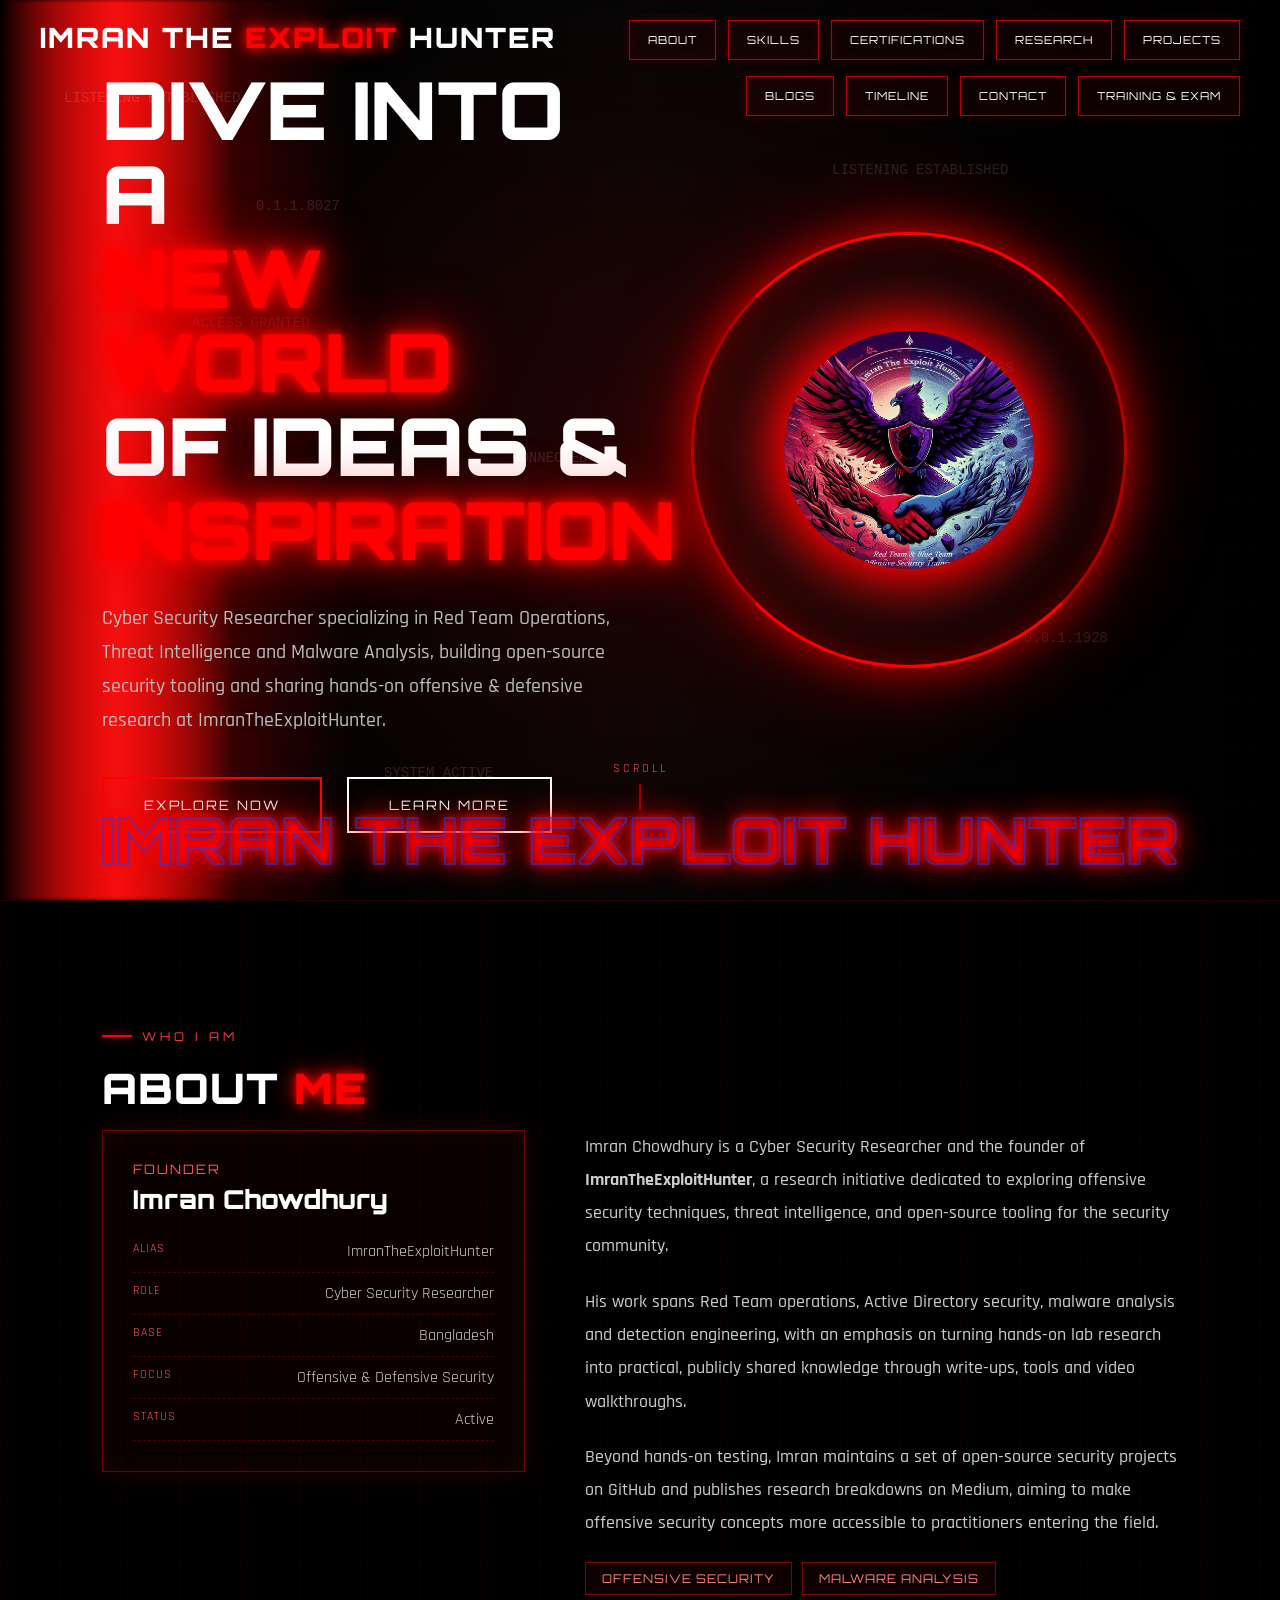
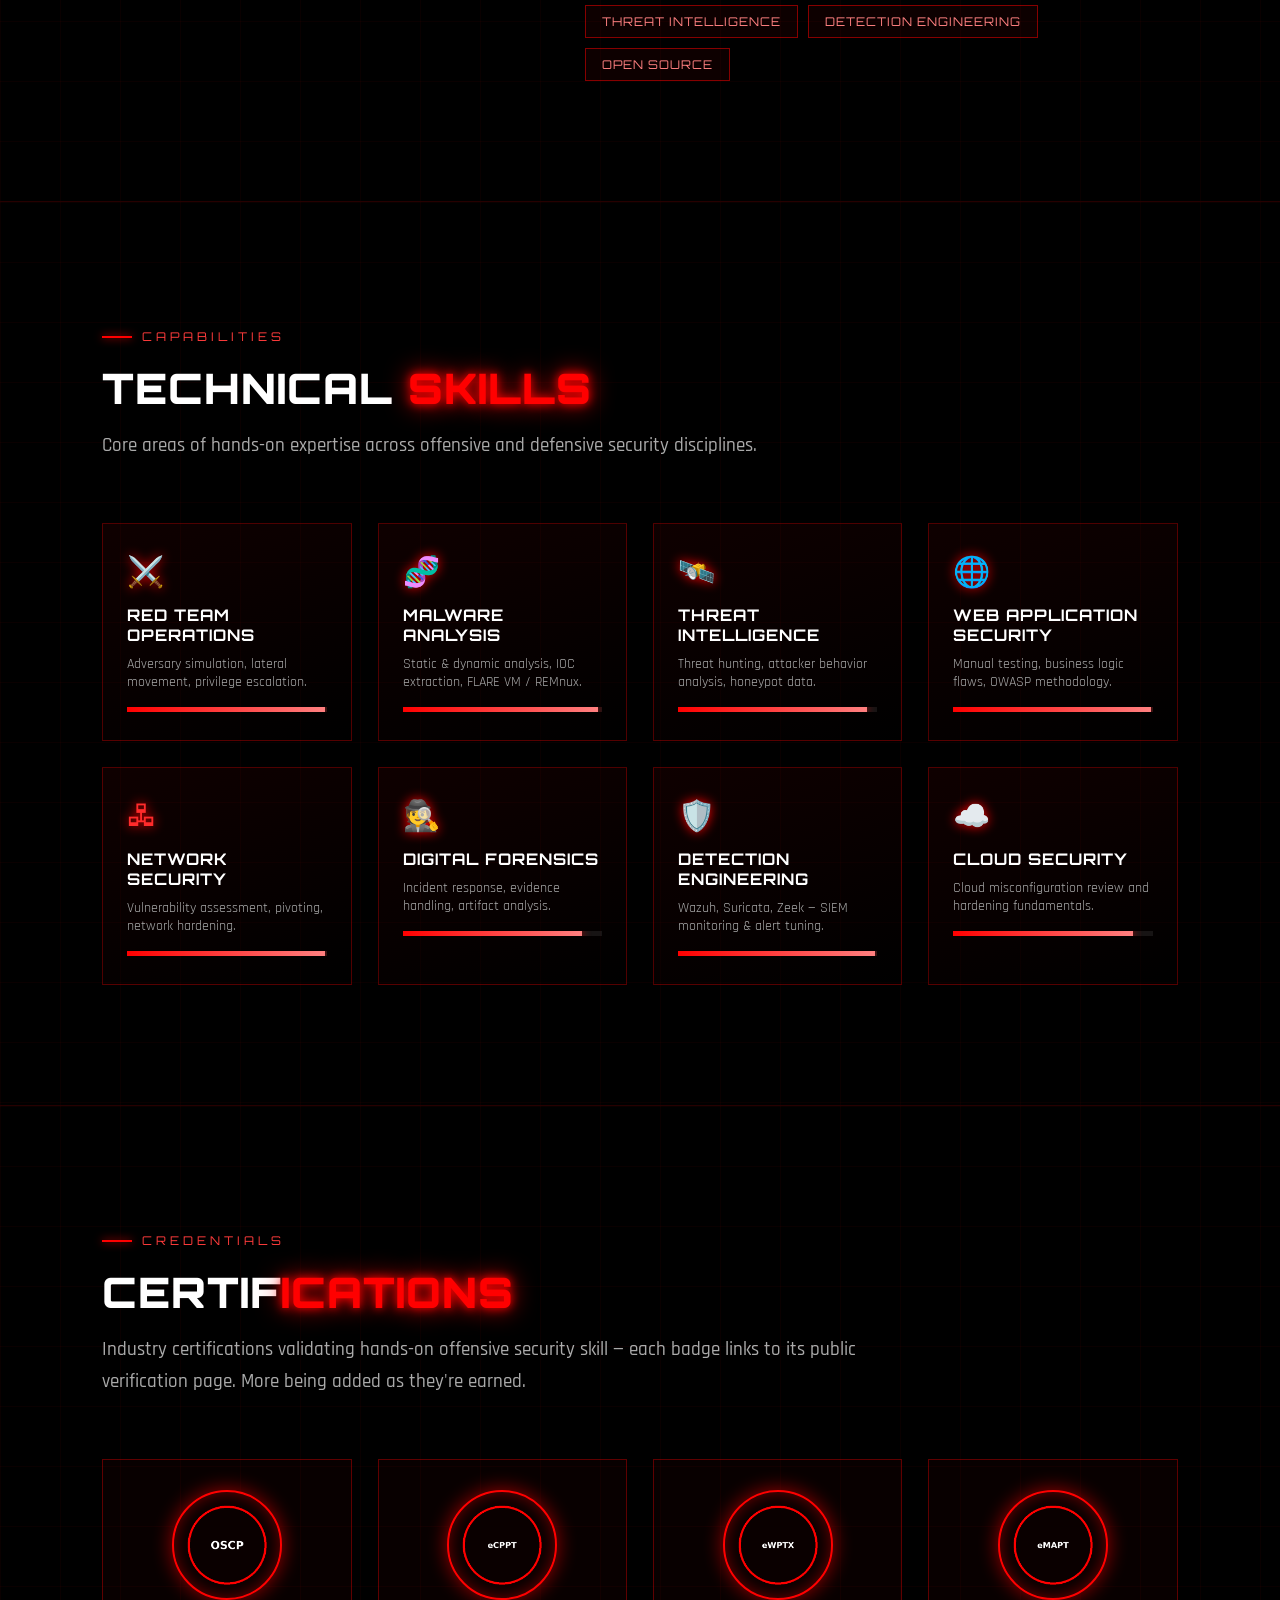
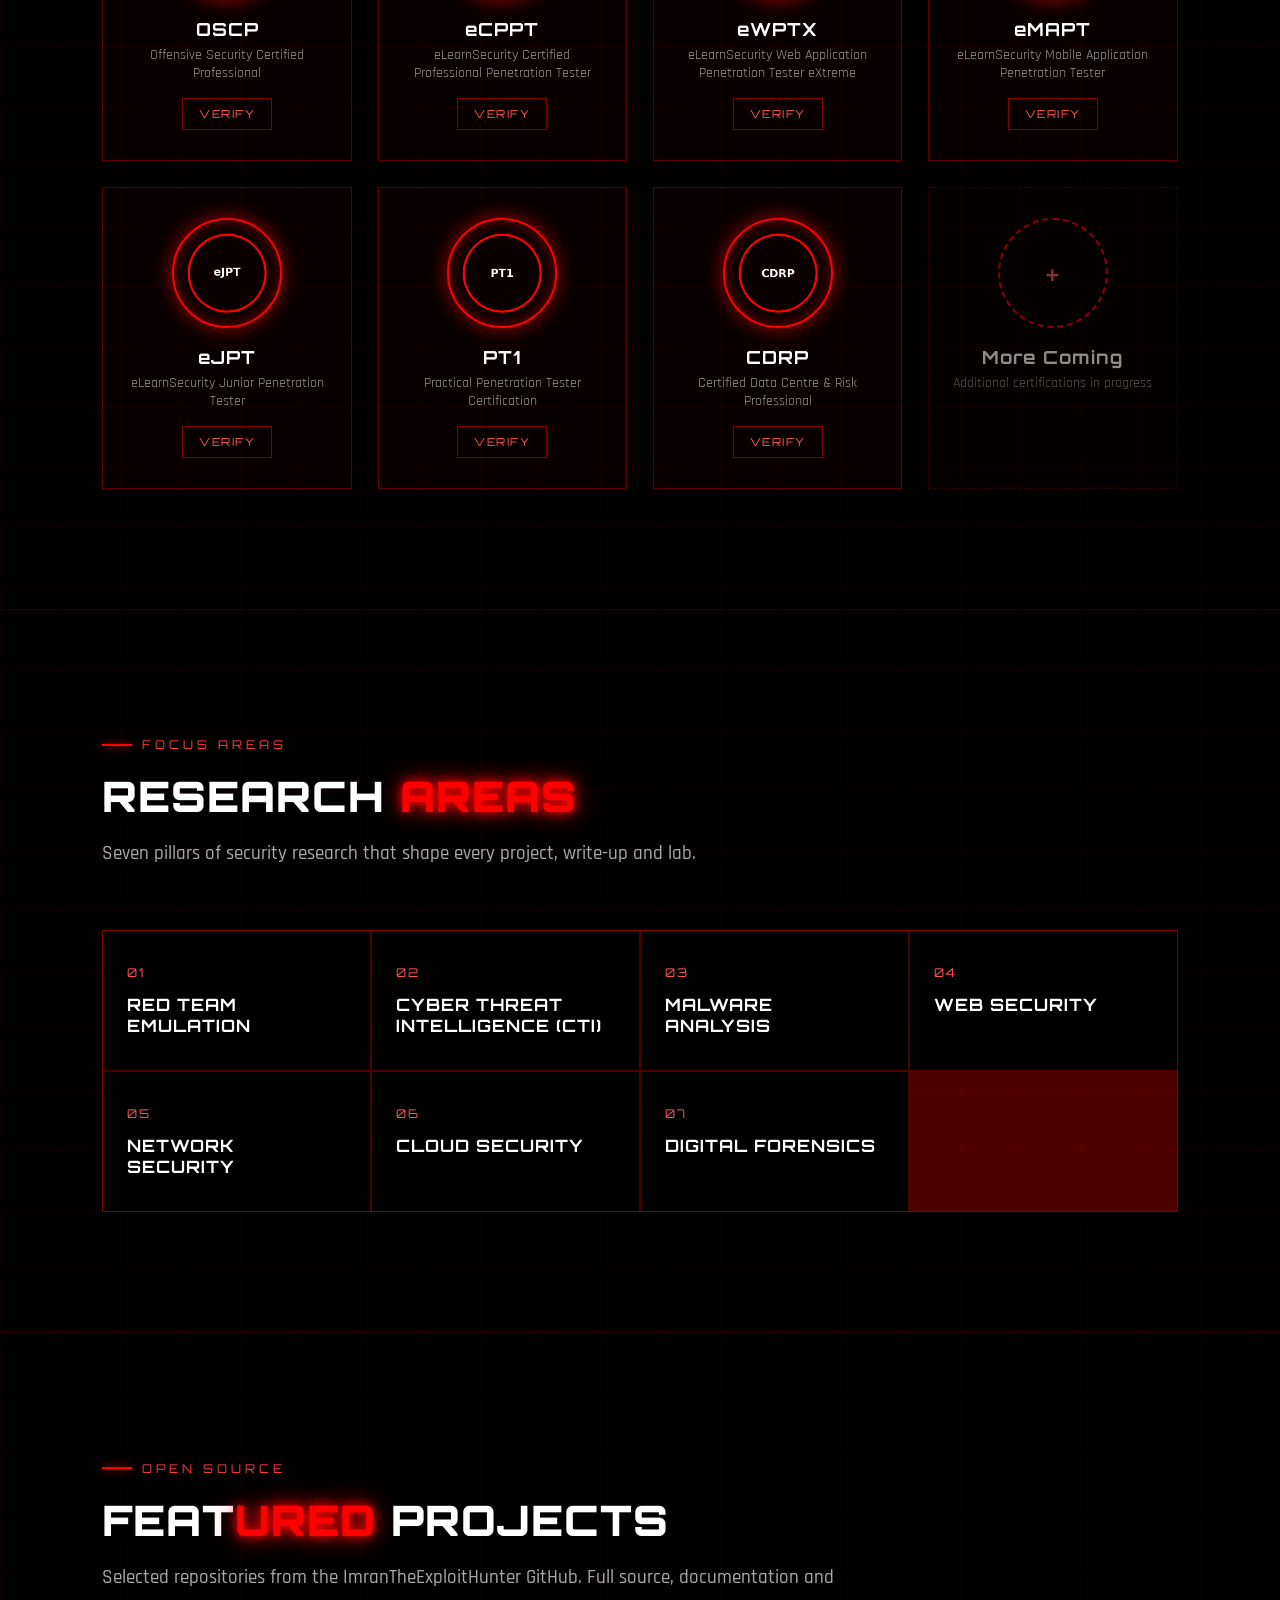
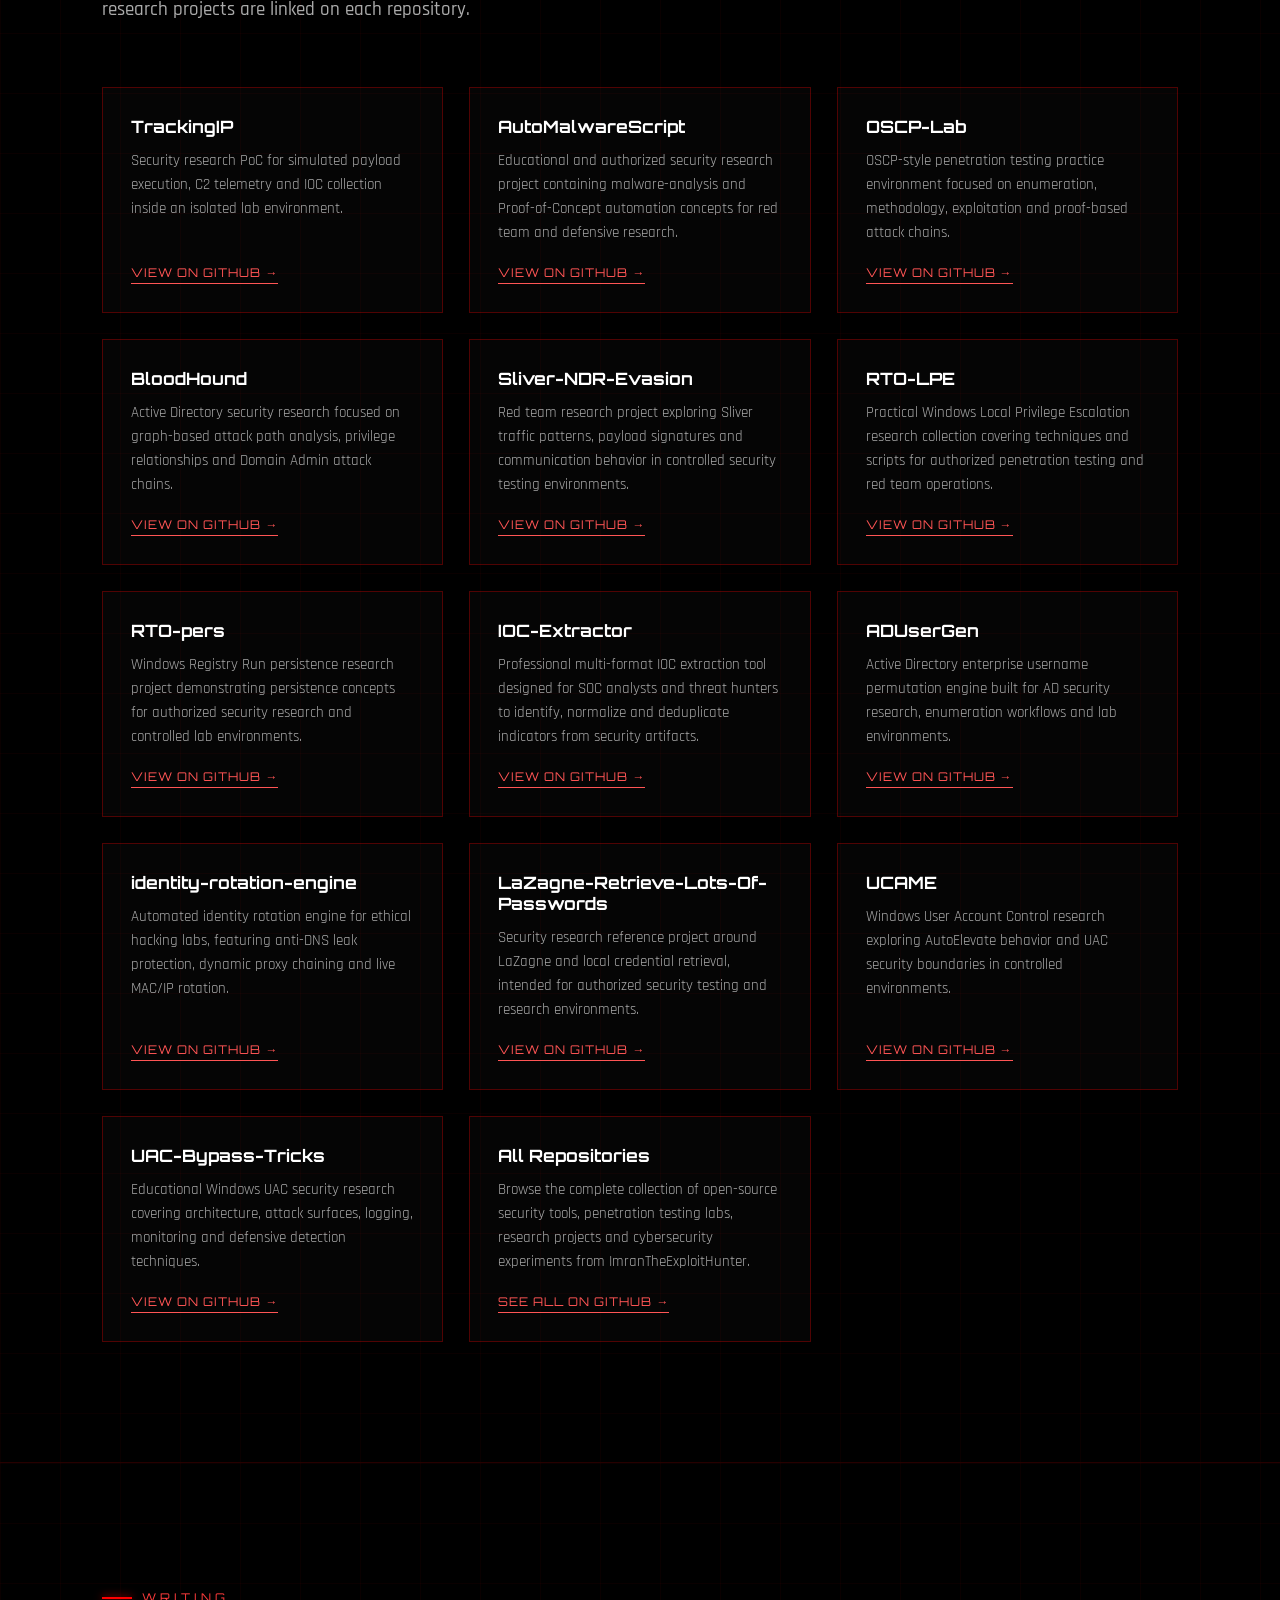
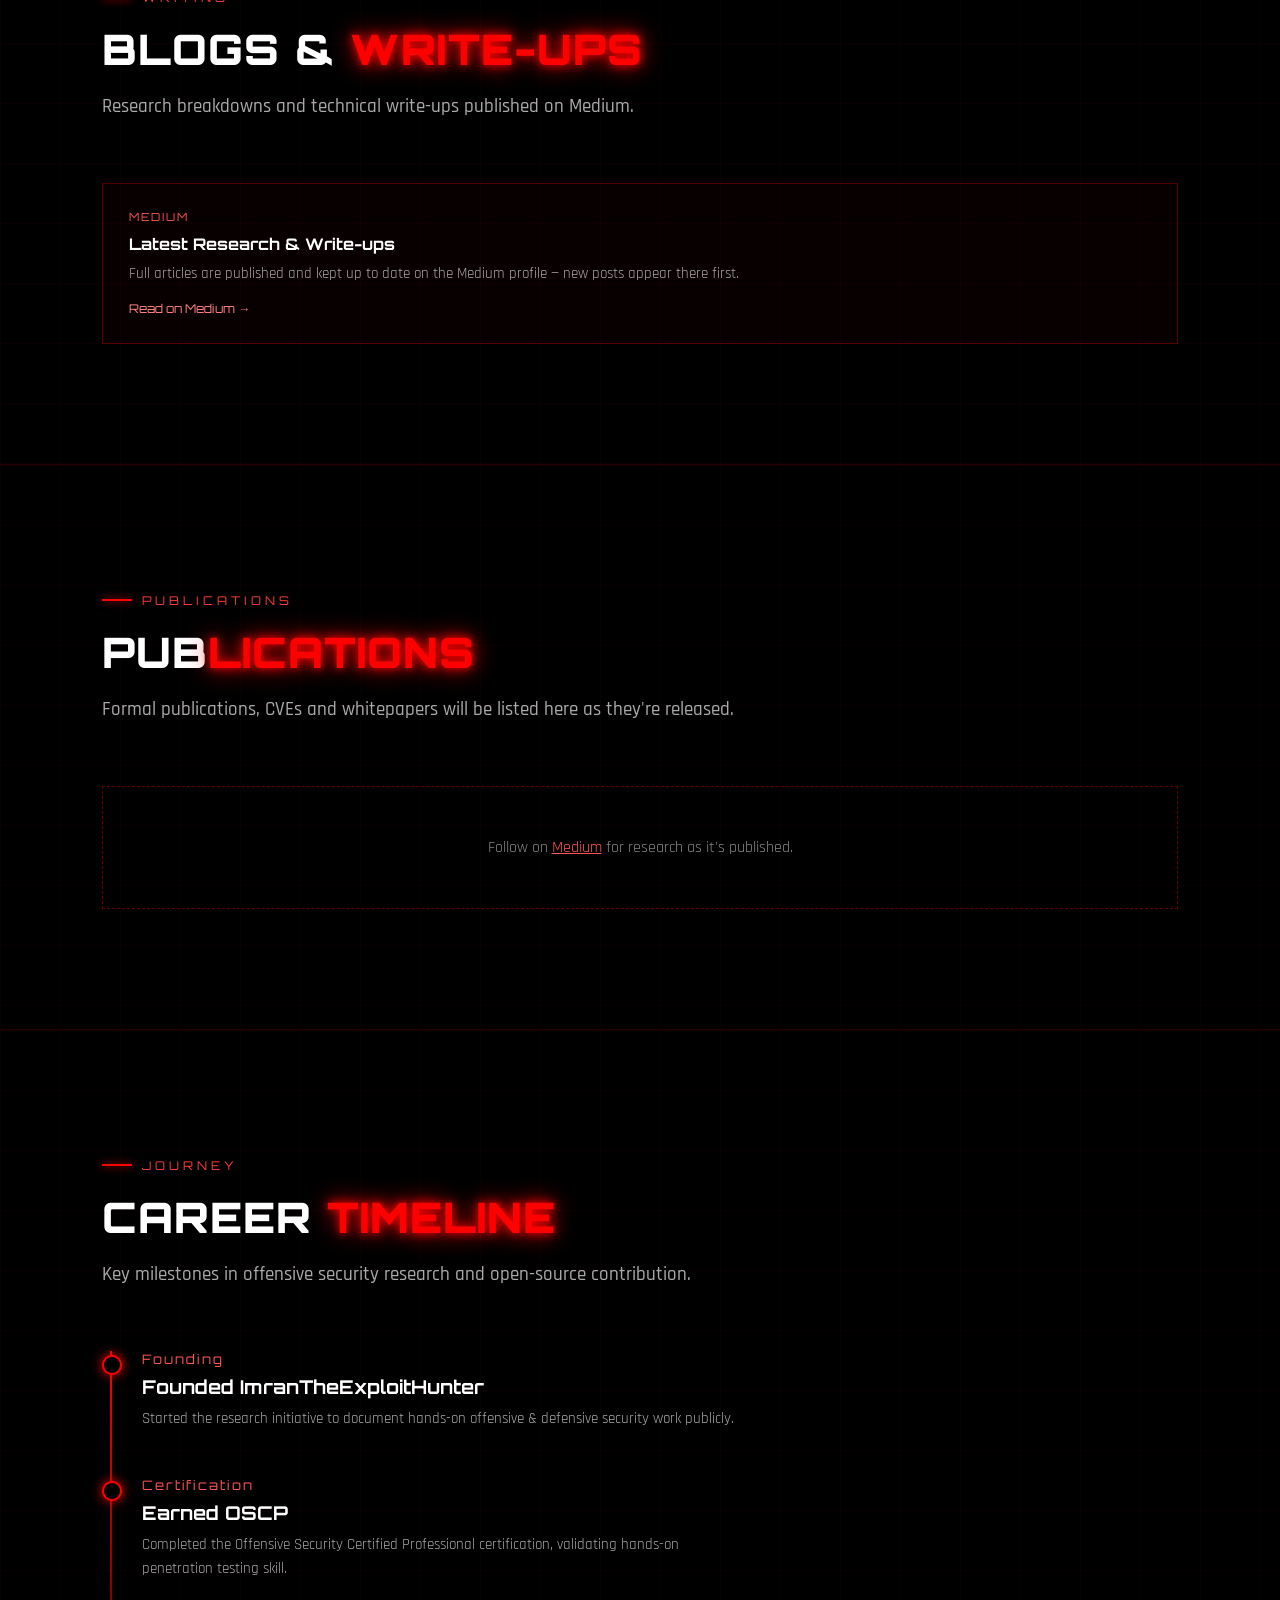
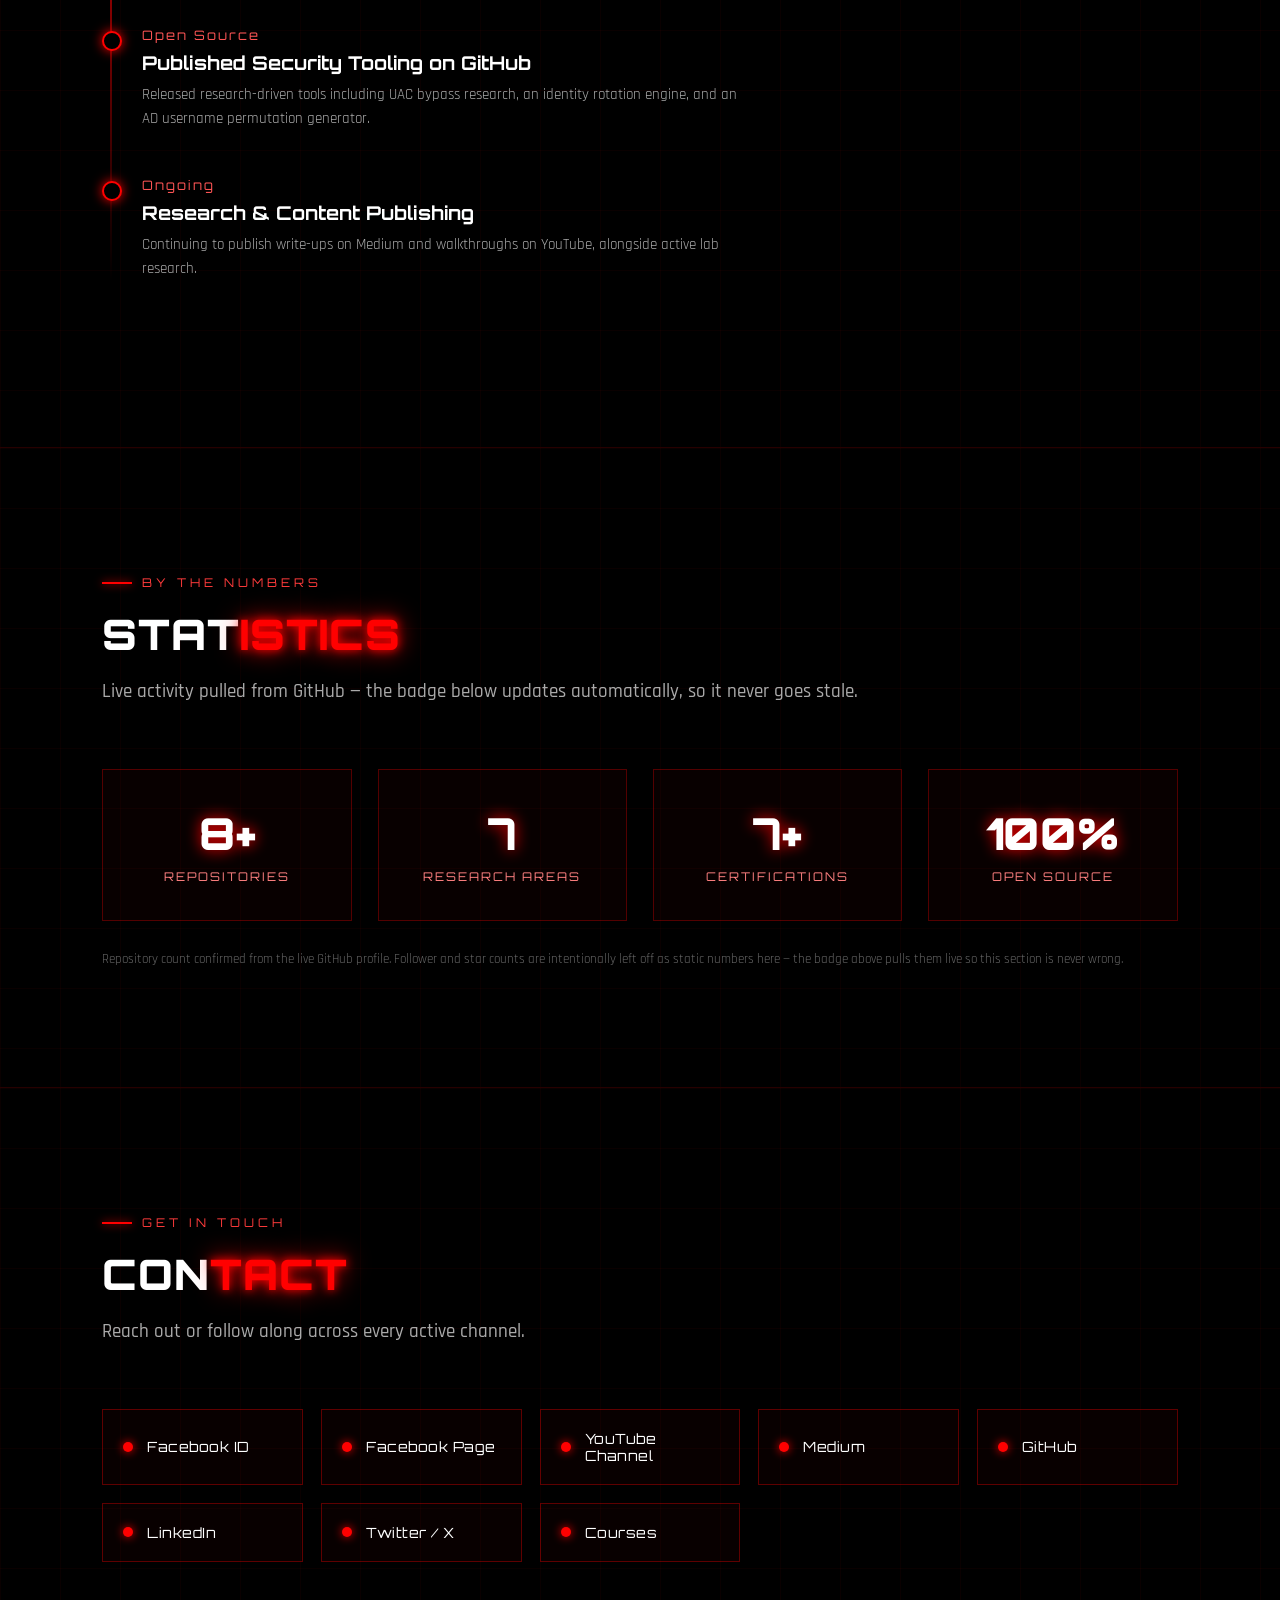
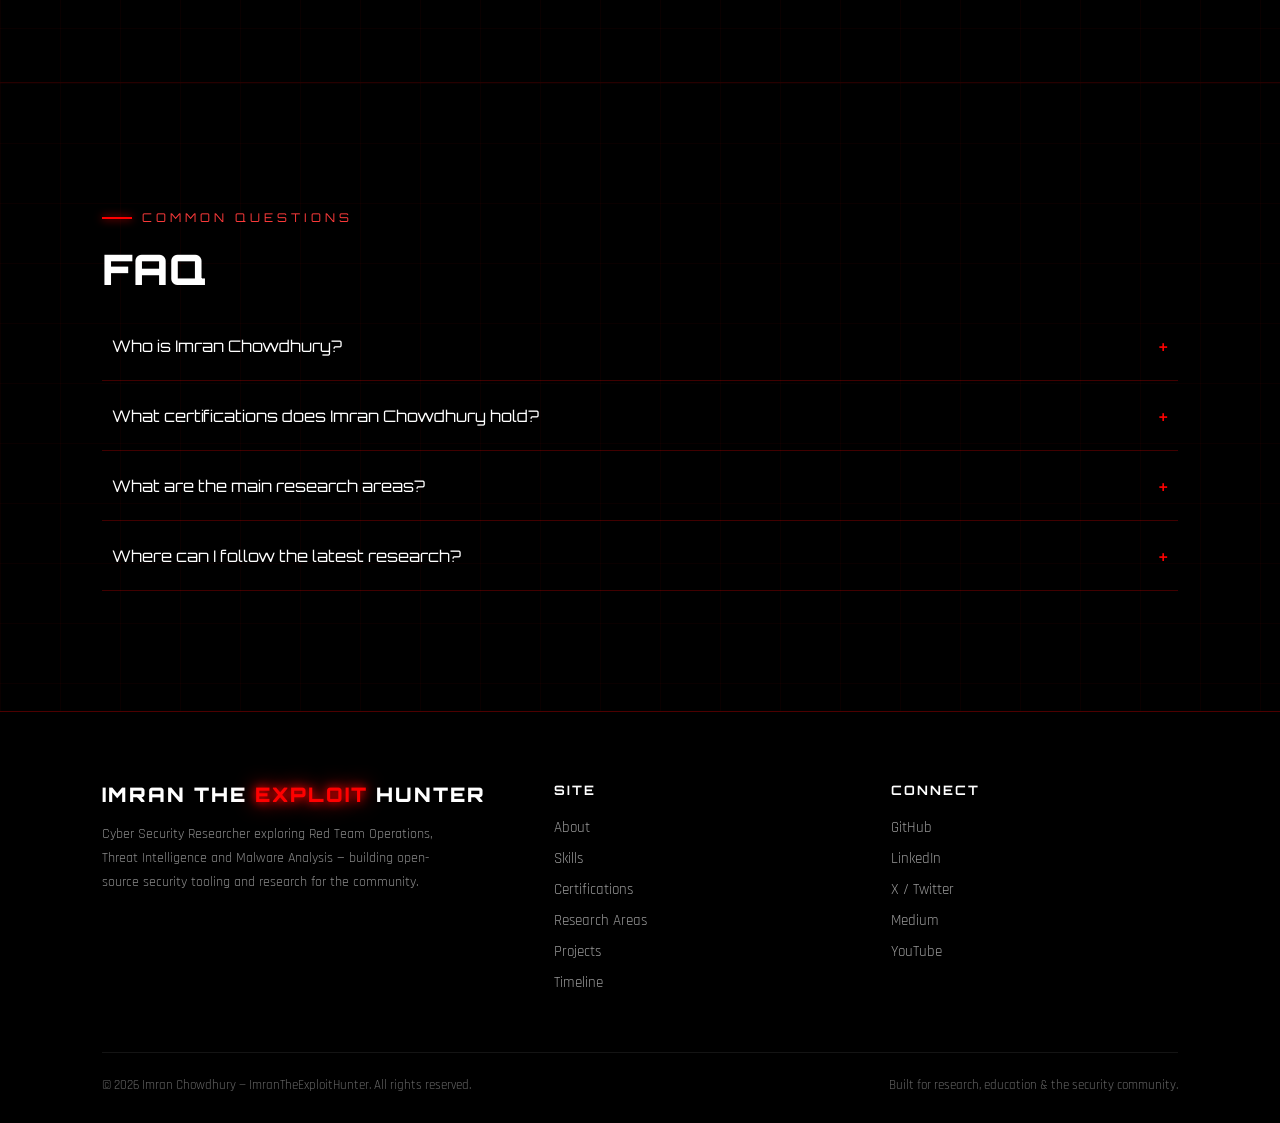
==== commit 2bc0c837: "index.html" ====
--- a/index.html
+++ b/index.html
@@ -739,22 +739,7 @@
                     View on GitHub →
                 </a>
             </div>
-
-            <!-- GitHub Profile -->
-            <div class="projectCard reveal">
-                <h3>imrantheexploithunter</h3>
-                <p>
-                    Official GitHub profile repository containing the
-                    ImranTheExploitHunter security research profile, focus areas,
-                    certifications and cybersecurity projects.
-                </p>
-                <a href="https://github.com/imrantheexploithunter/imrantheexploithunter"
-                   target="_blank"
-                   rel="noopener">
-                    View on GitHub →
-                </a>
-            </div>
-
+             
             <!-- All Repositories -->
             <div class="projectCard reveal">
                 <h3>All Repositories</h3>
